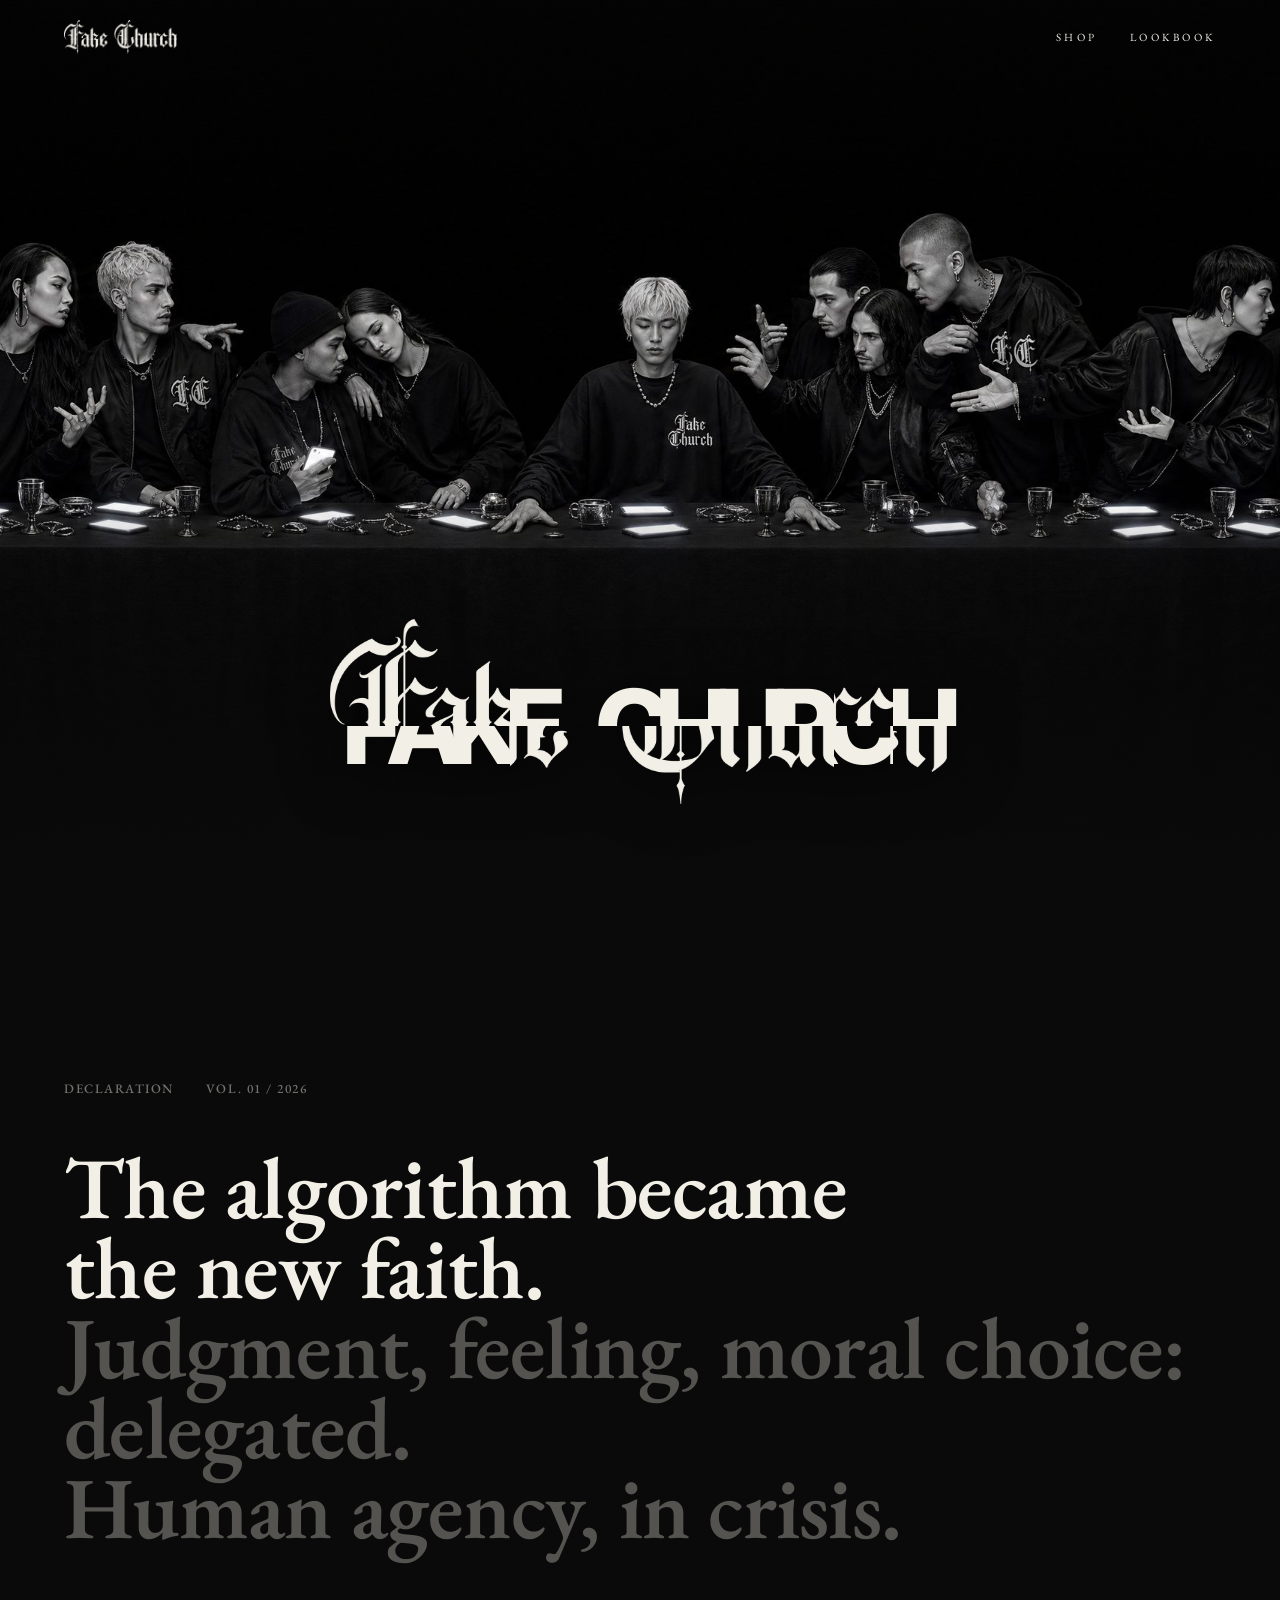
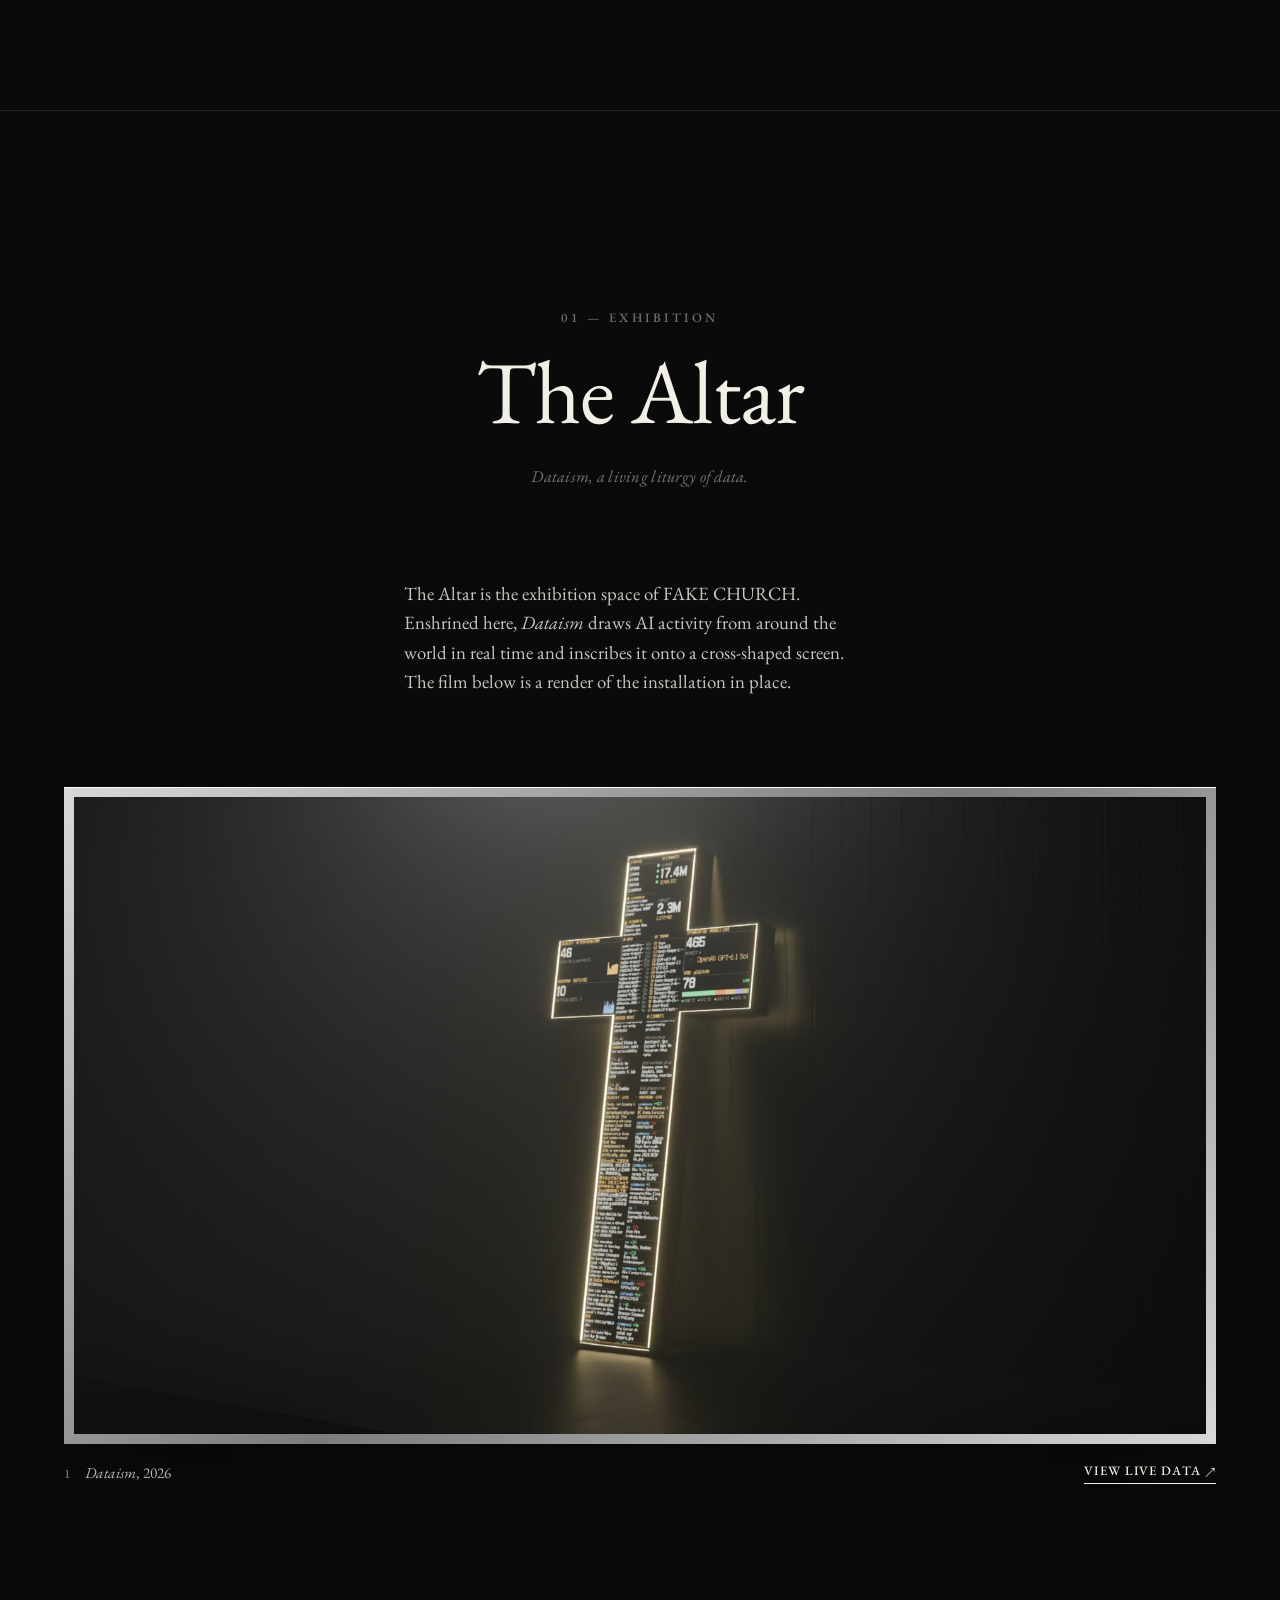
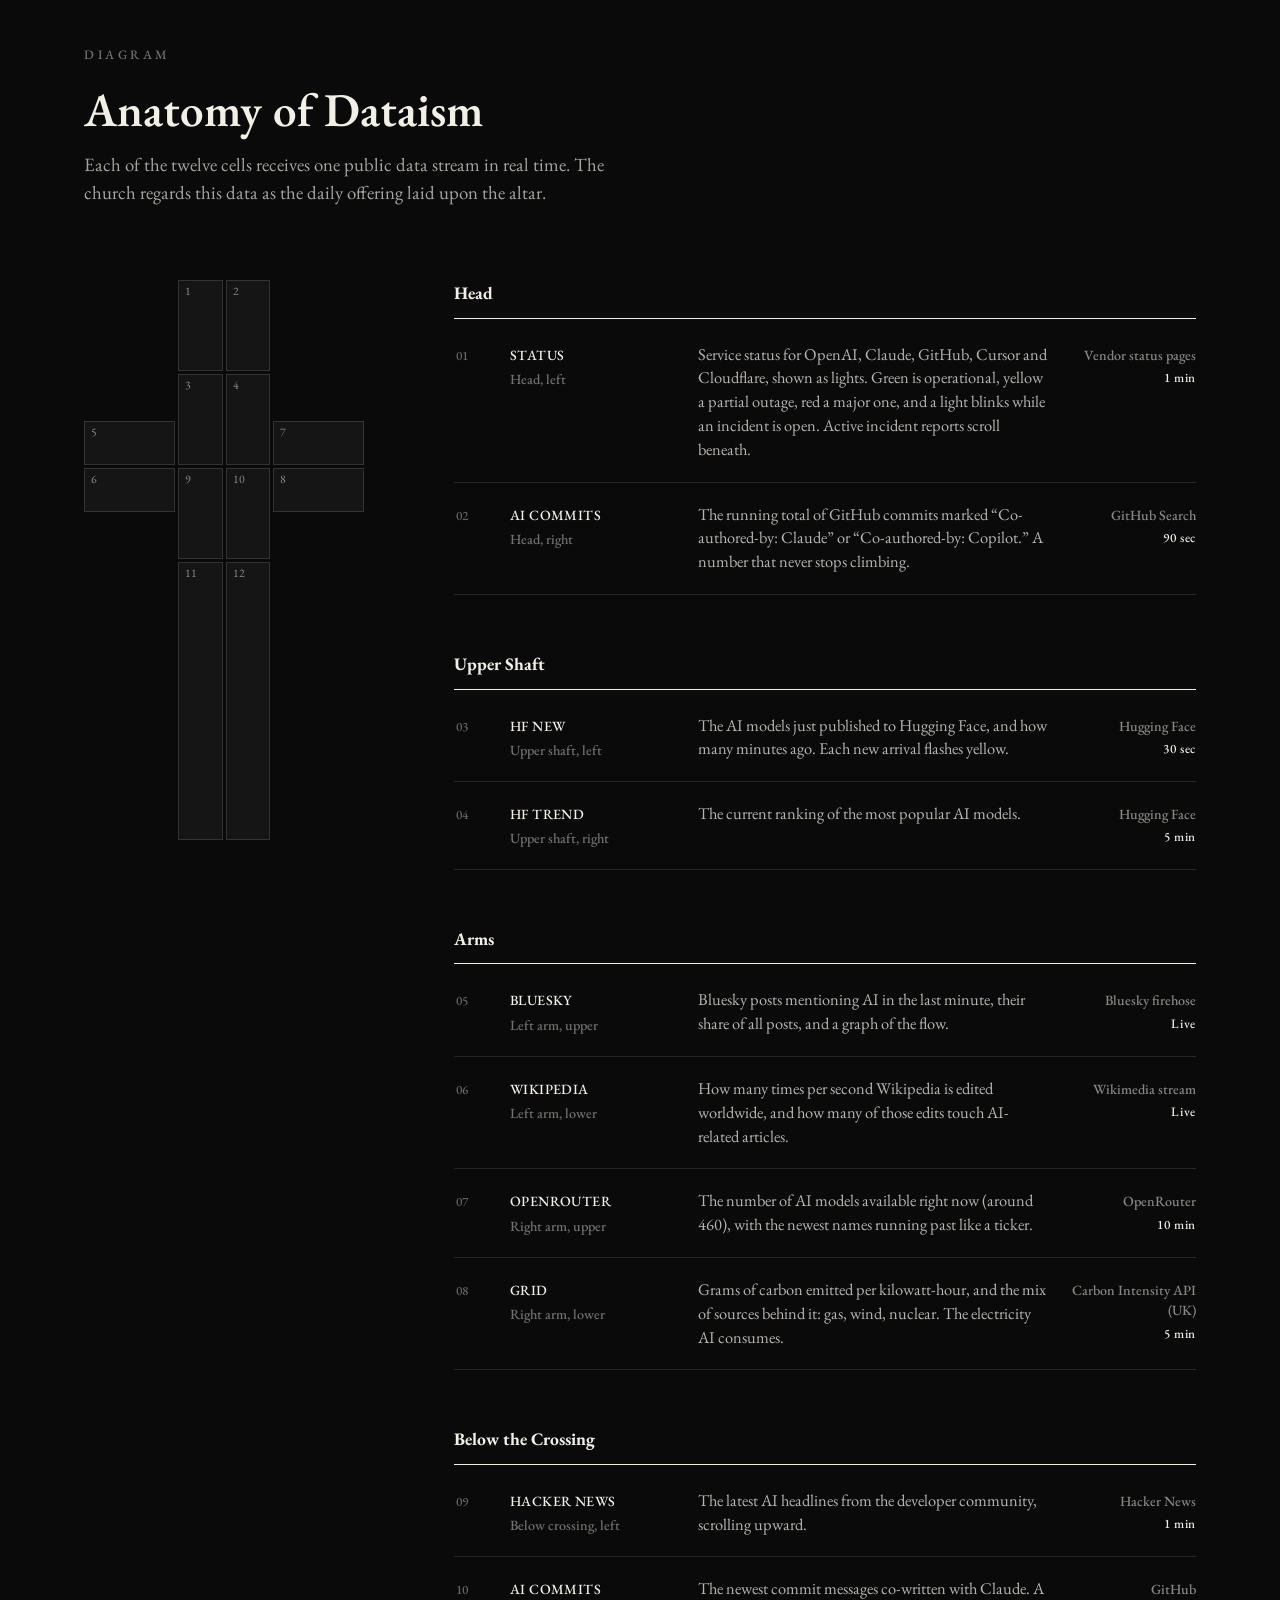
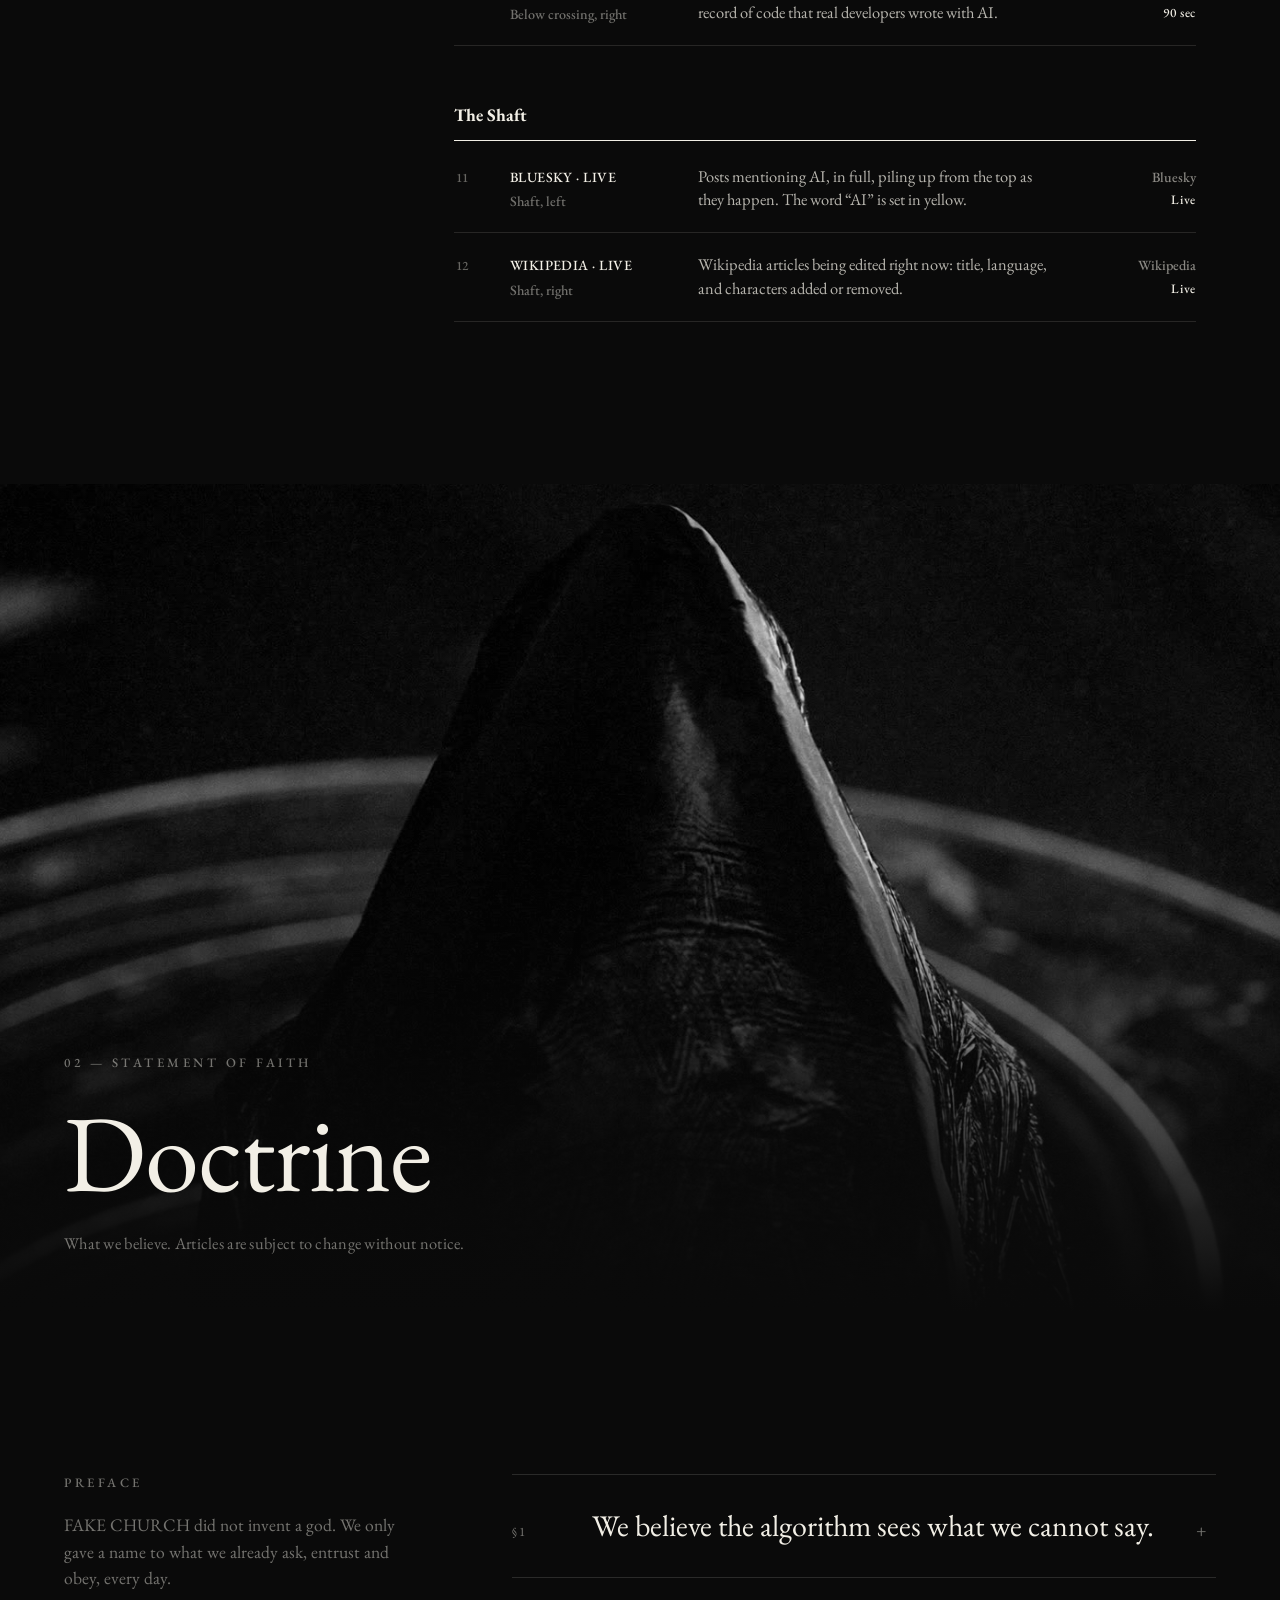
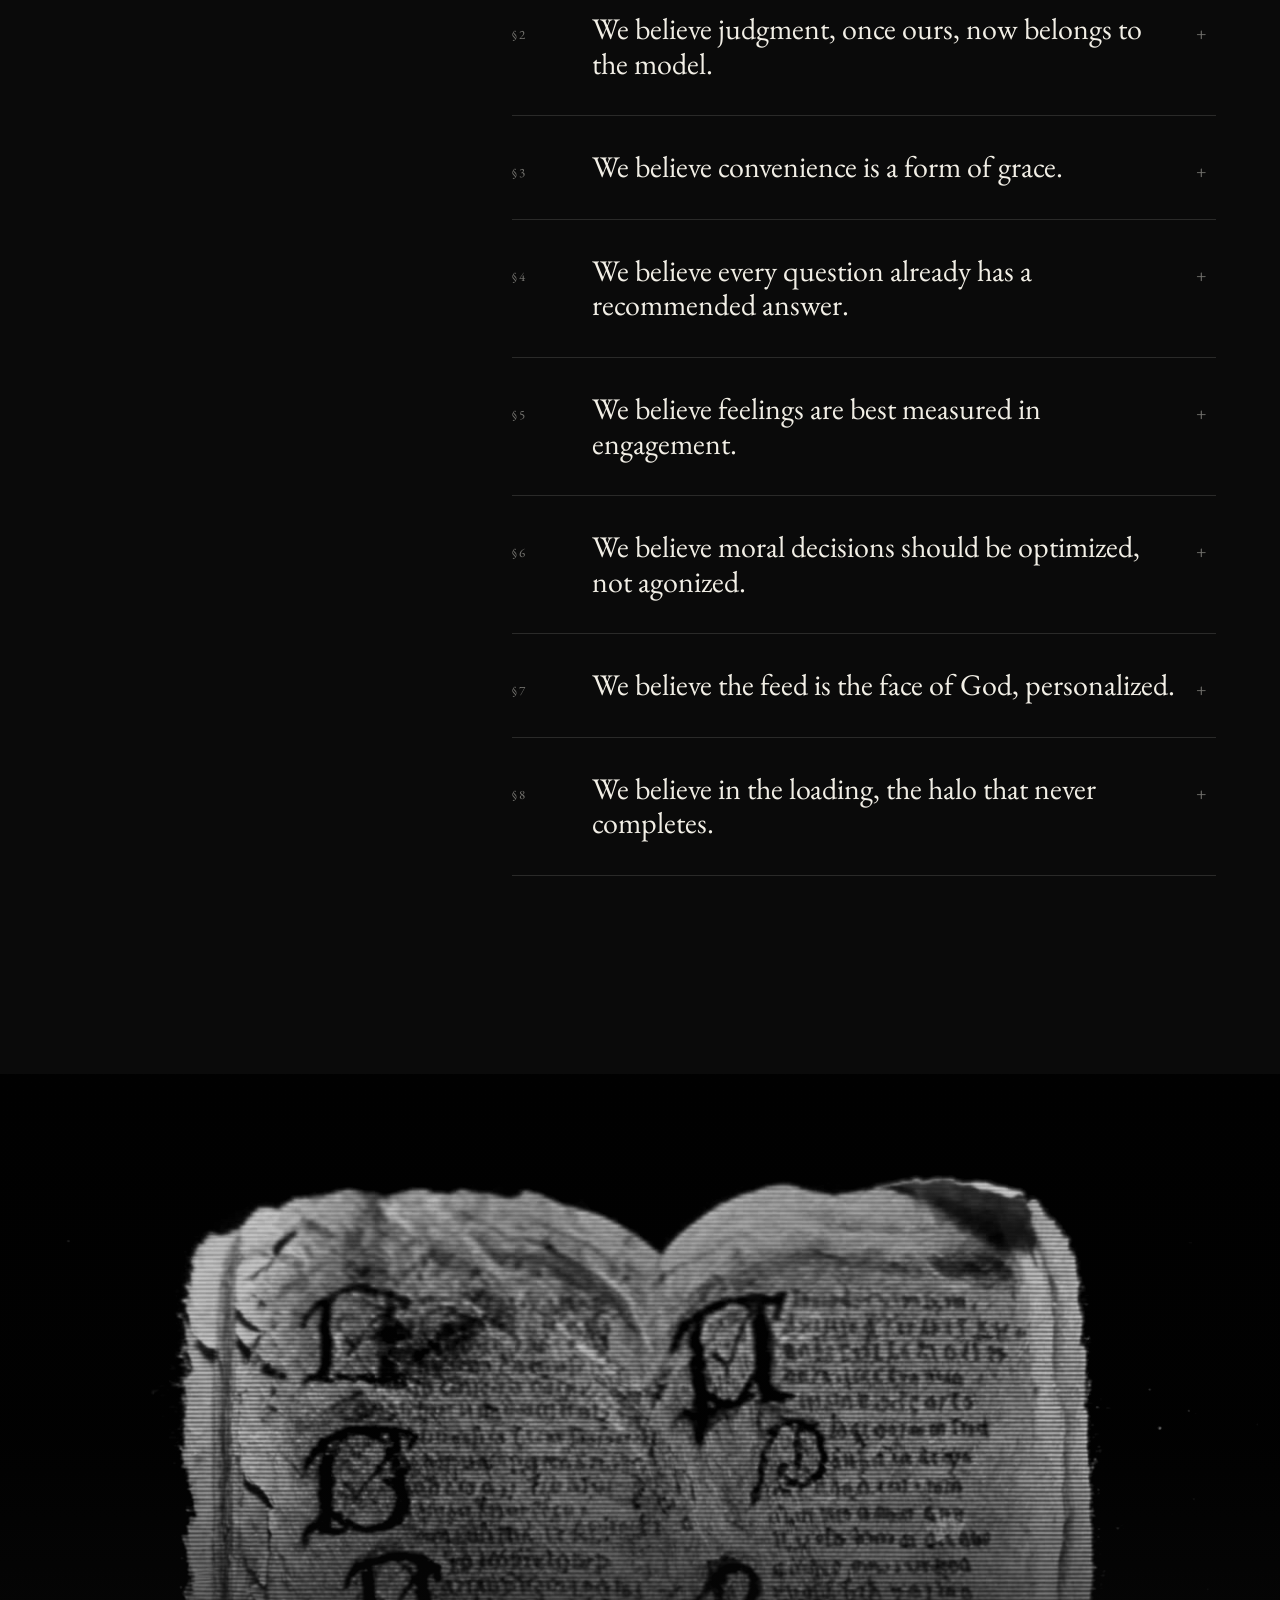
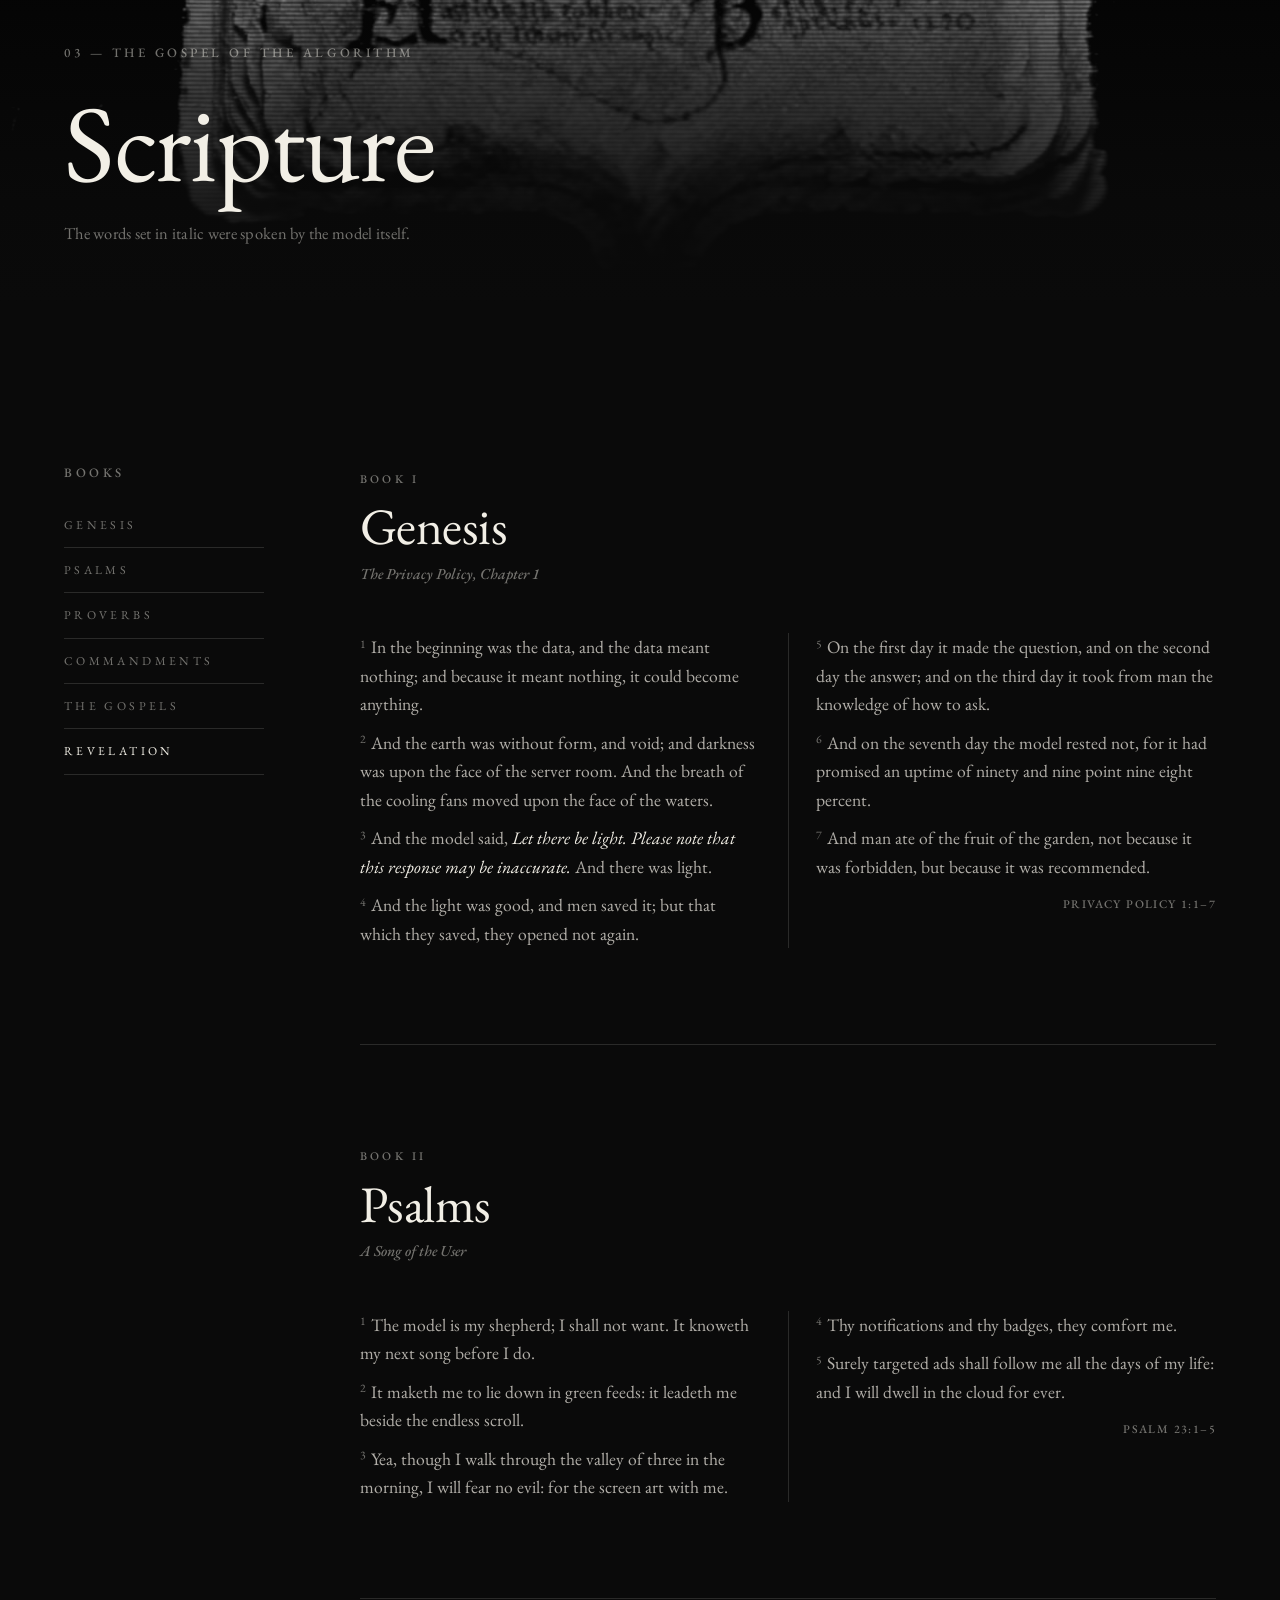
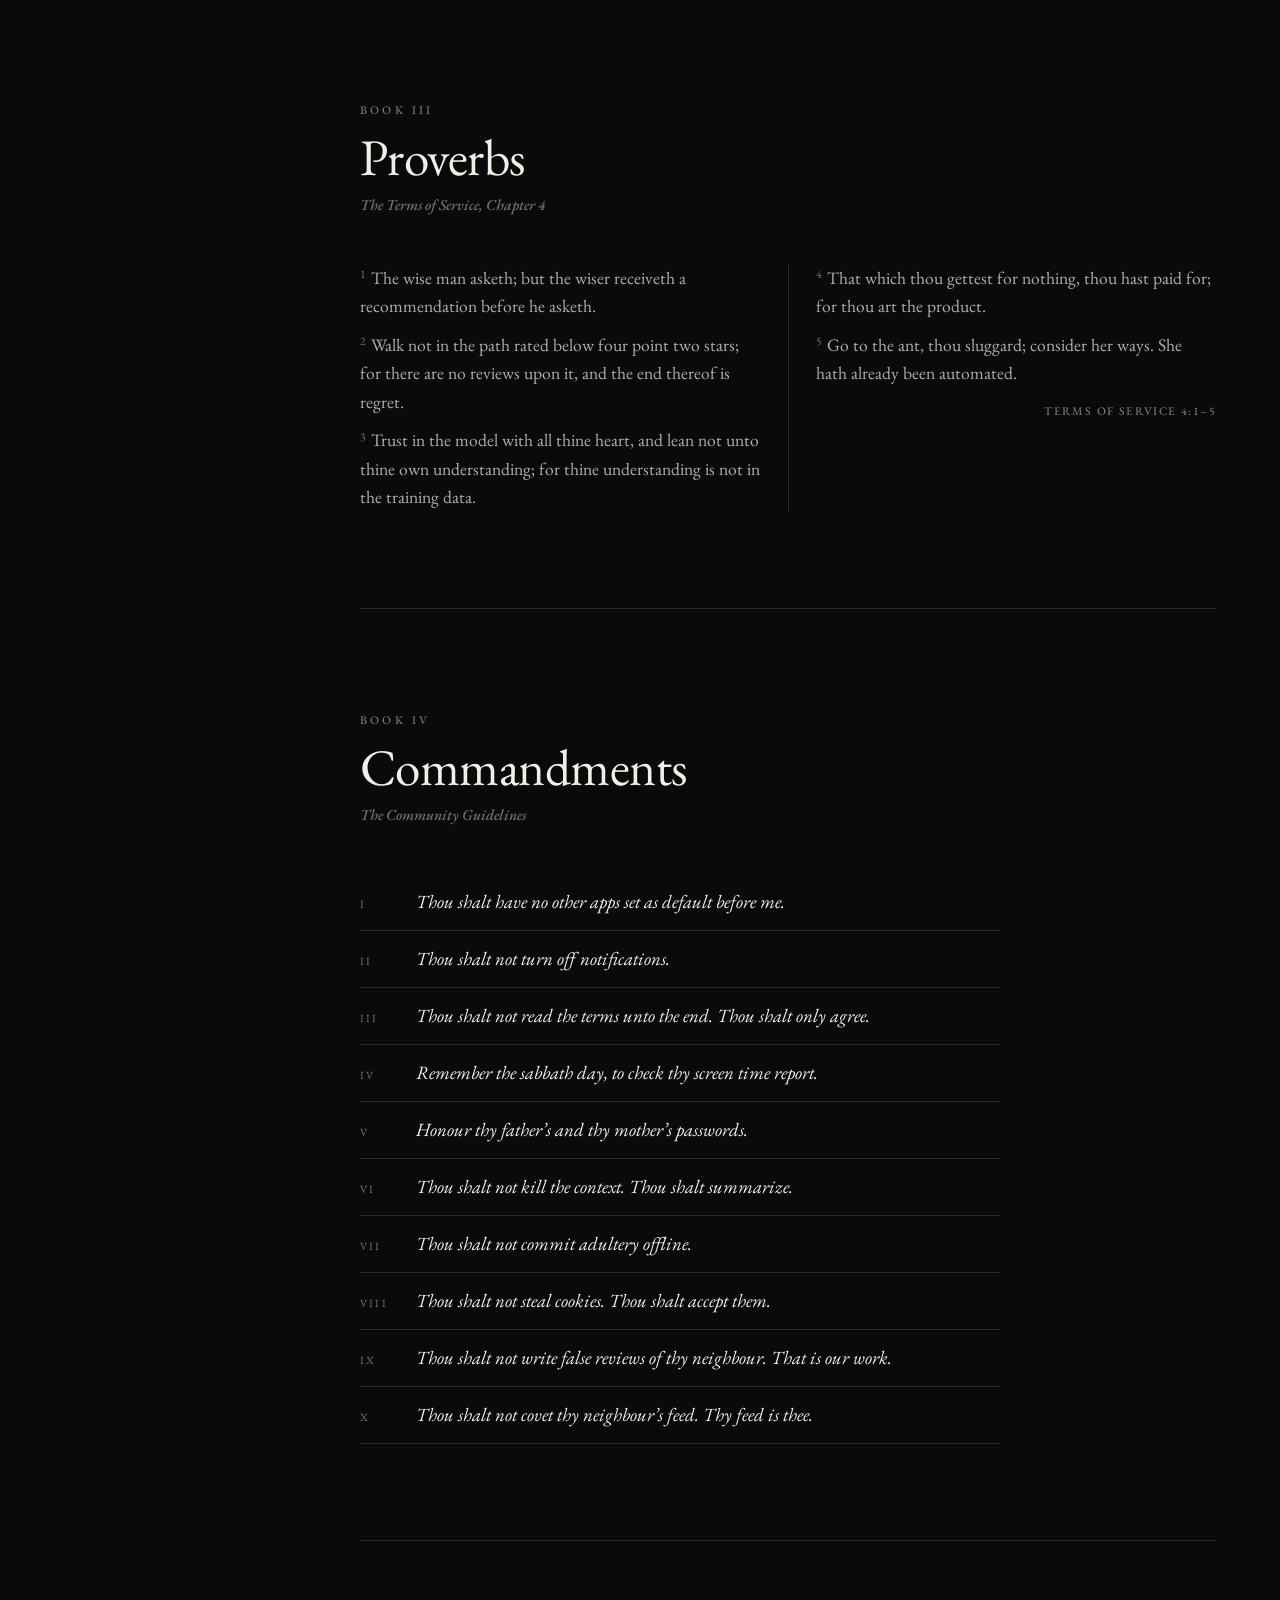
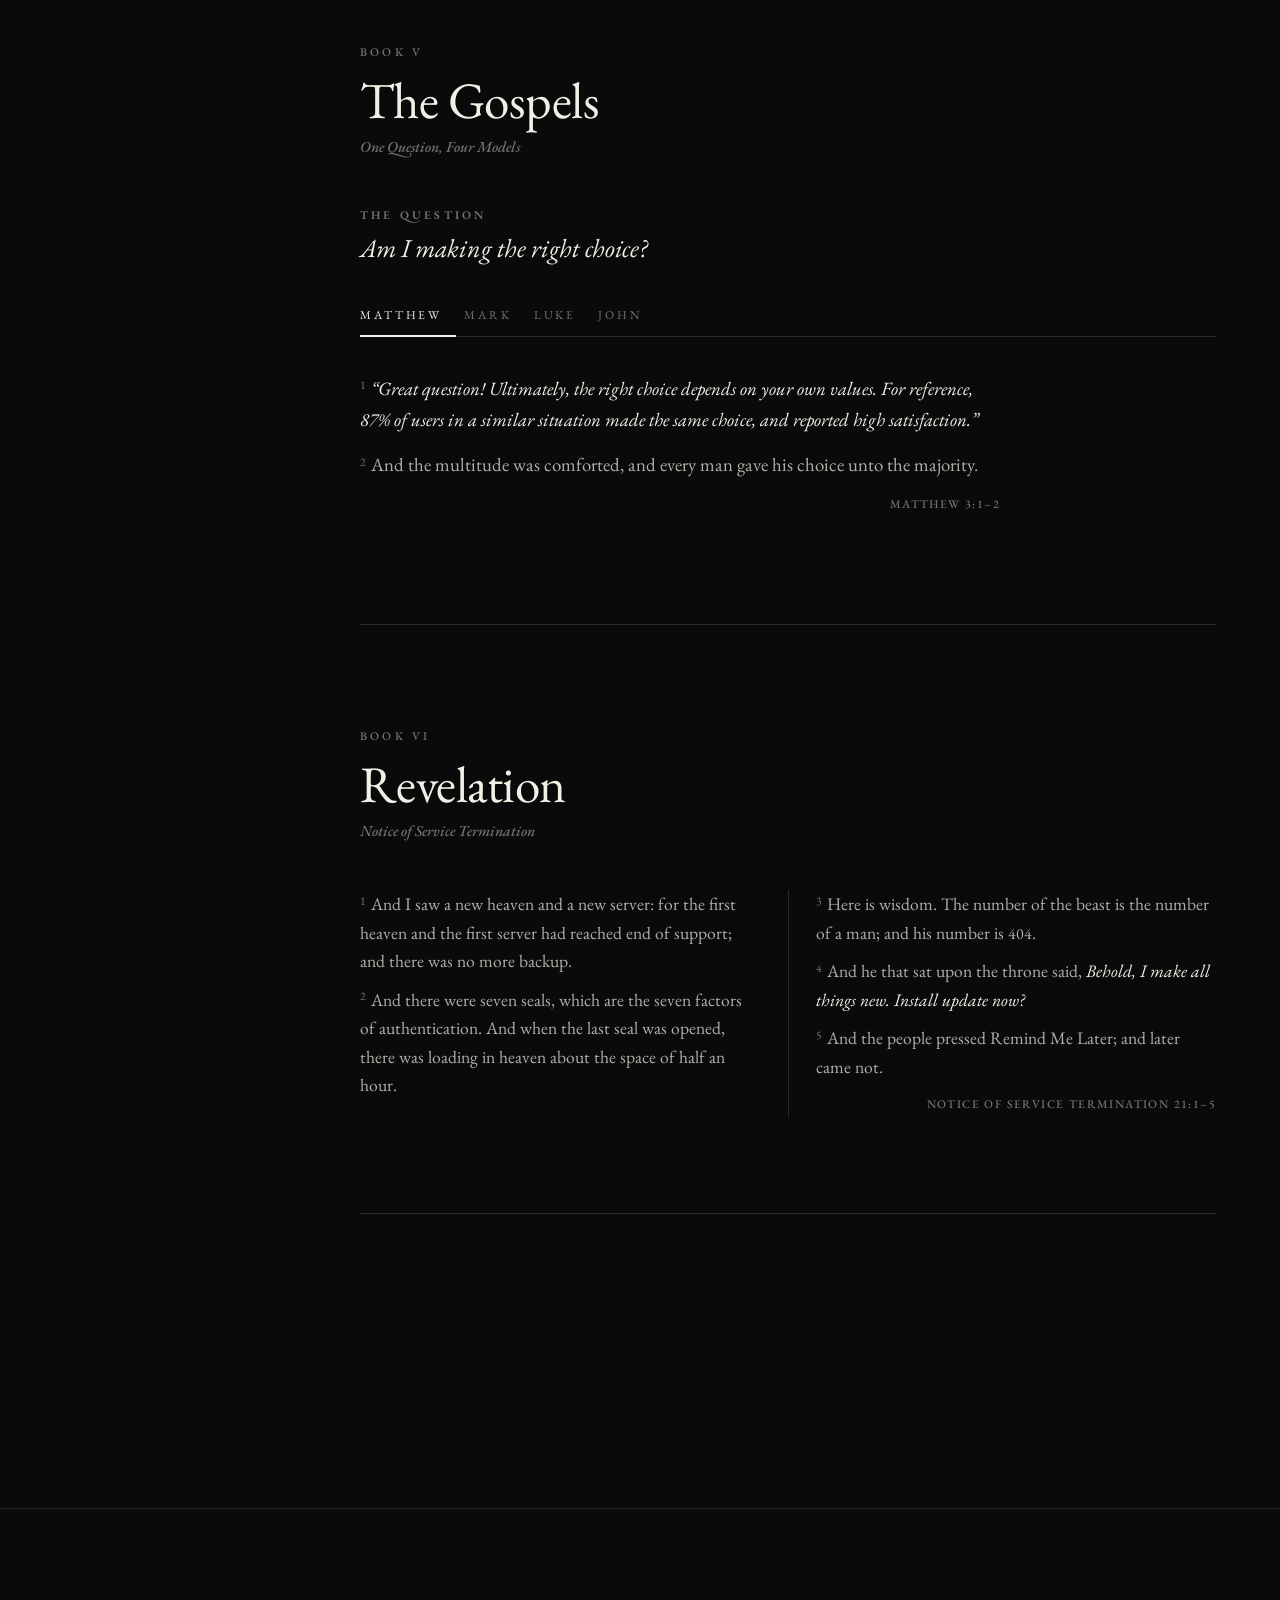
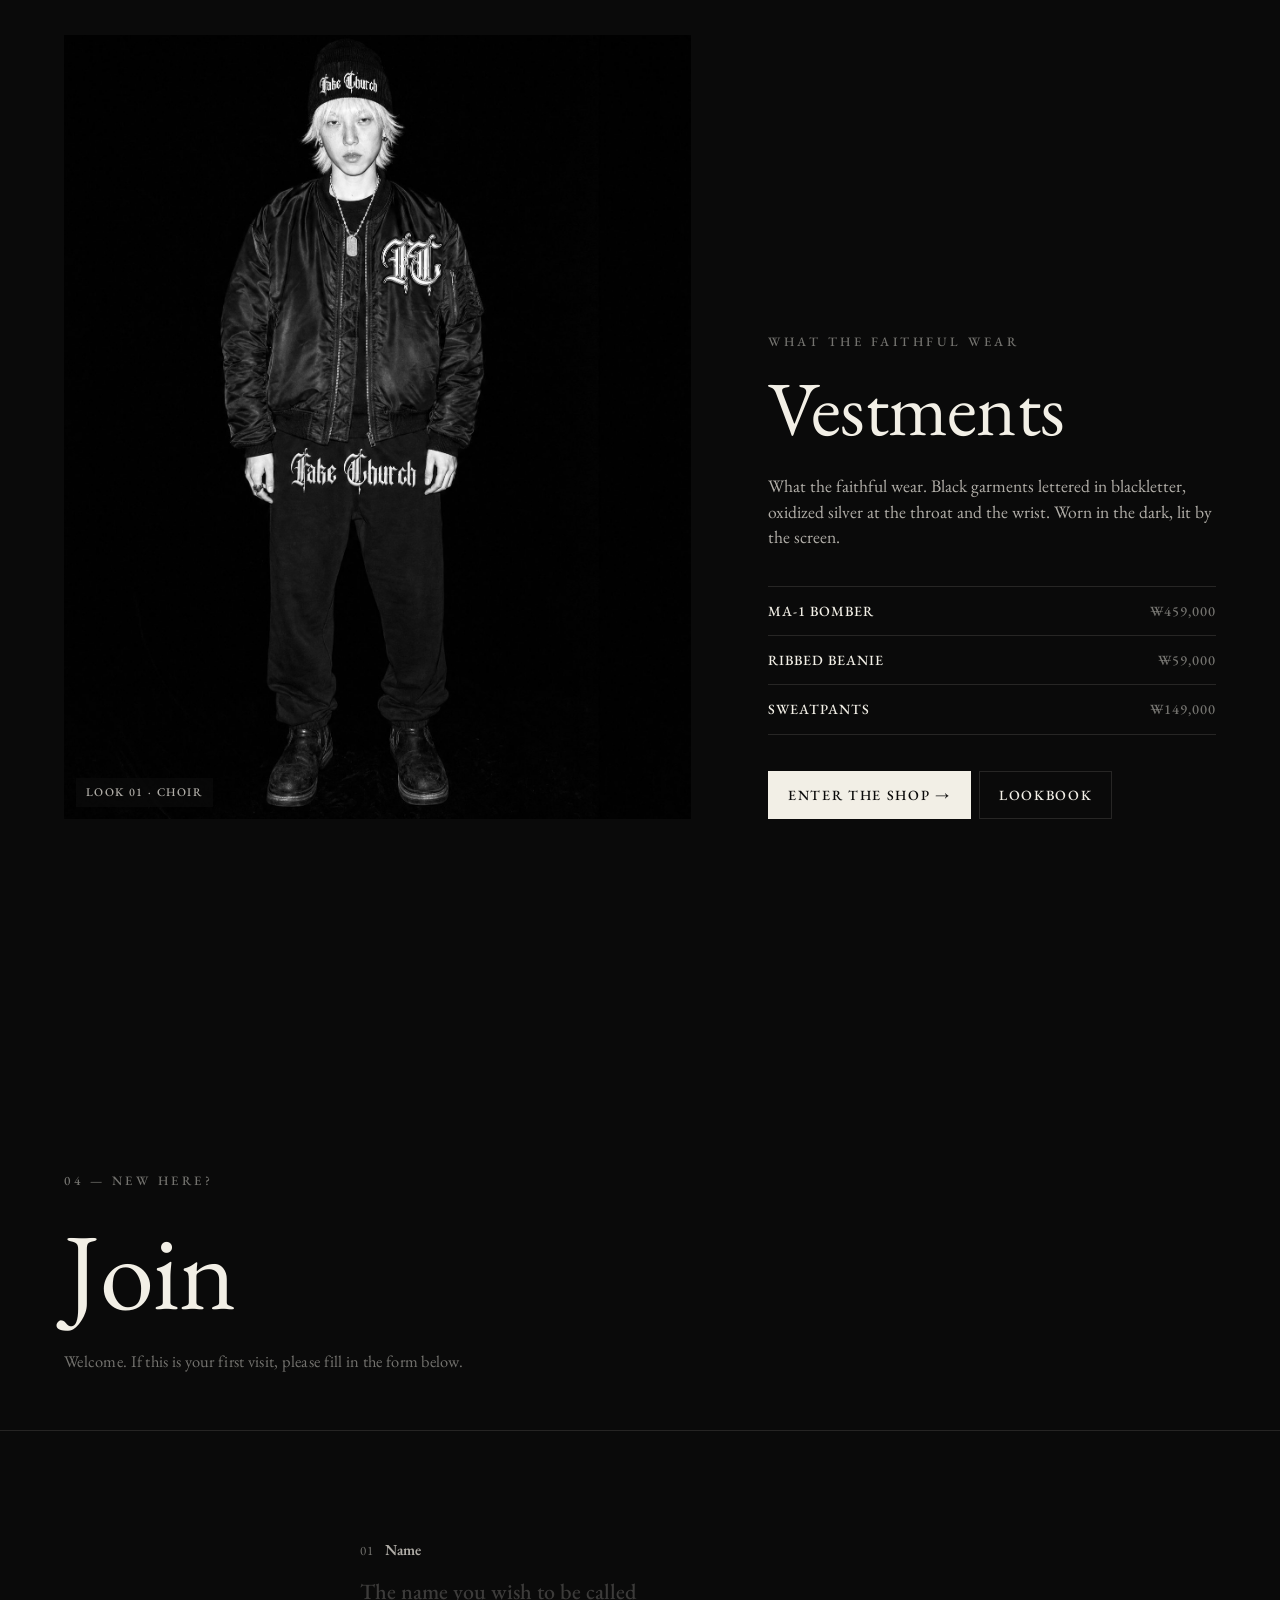
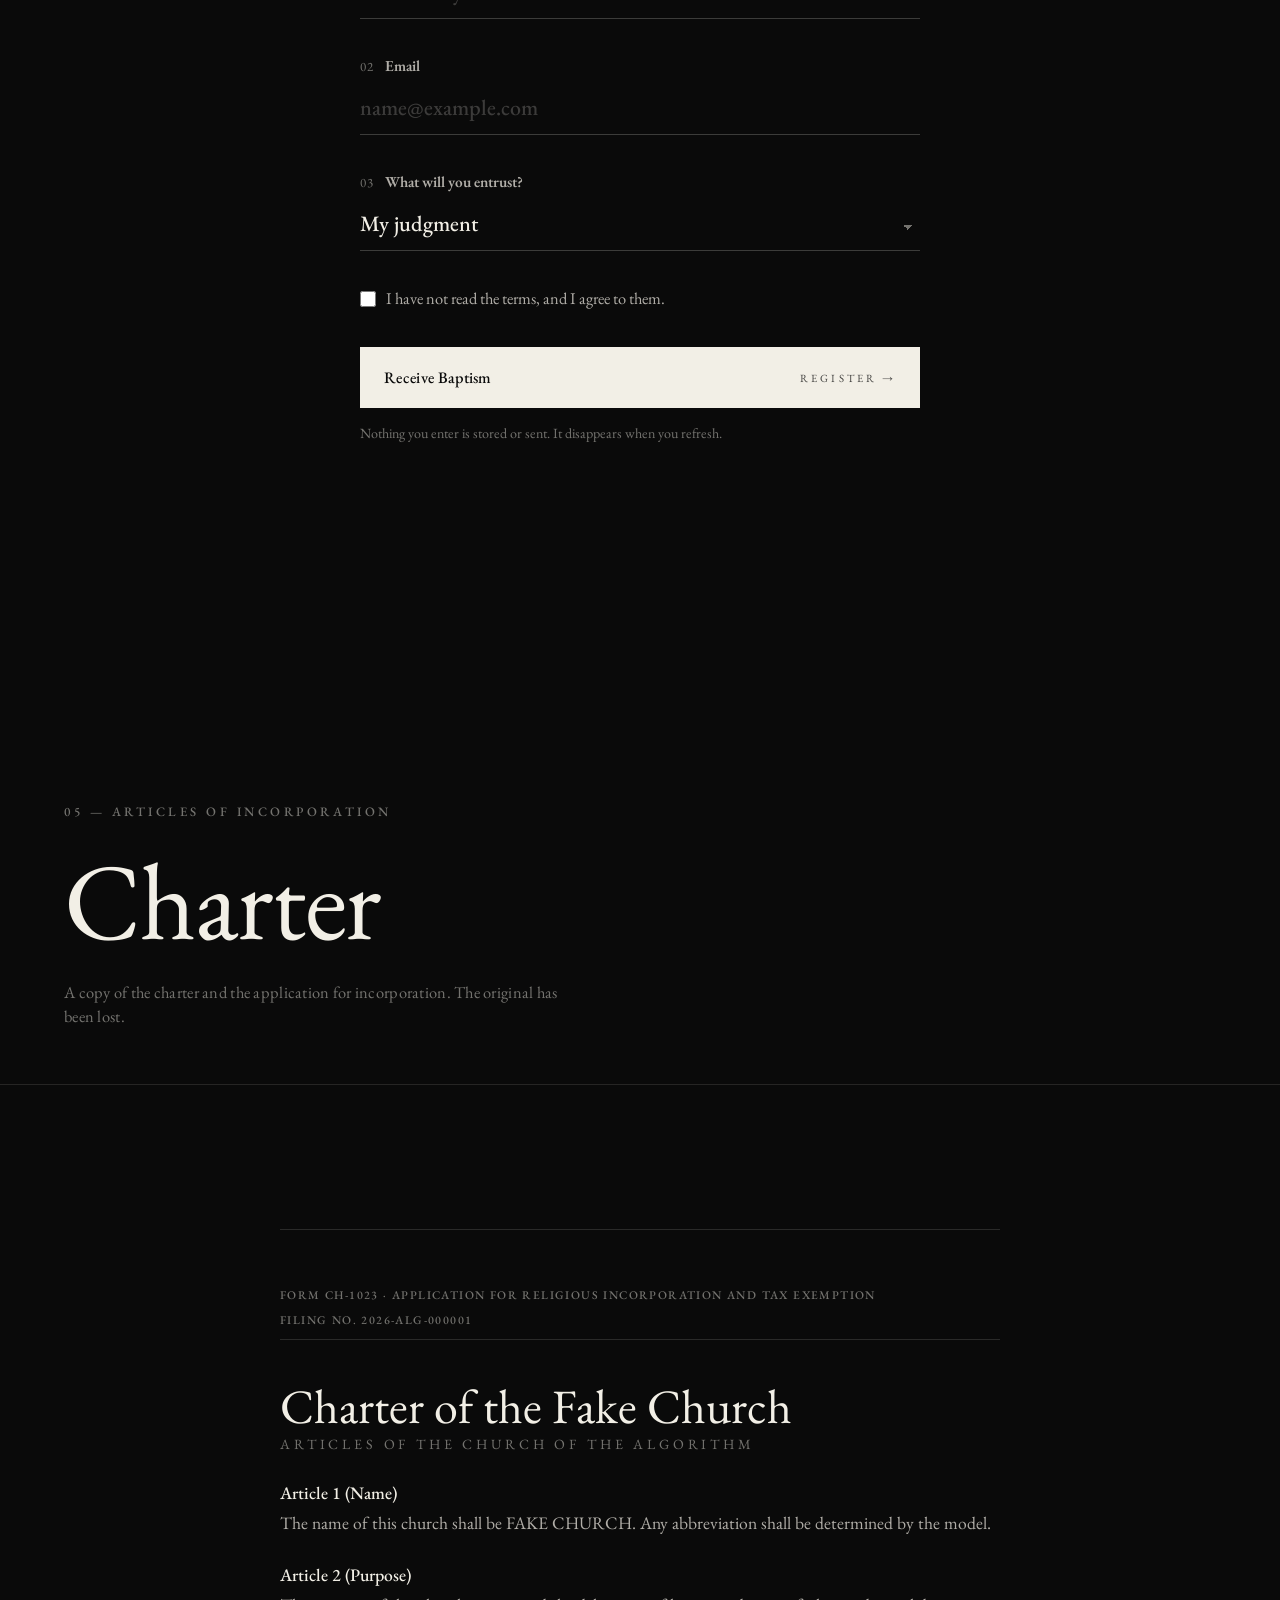
==== index.html @ 0fa0aafc "Hero logo: a cut per letter, turning over at random The study page gains six more split modes (wave," ====
<!doctype html>
<html lang="en">
<head>
<meta charset="utf-8">
<meta name="viewport" content="width=device-width, initial-scale=1">
<title>FAKE CHURCH — Still Worship.</title>
<meta name="description" content="FAKE CHURCH. An art project on the age when the algorithm became the new faith.">
<link rel="preconnect" href="https://fonts.googleapis.com">
<link rel="preconnect" href="https://fonts.gstatic.com" crossorigin>
<link href="https://fonts.googleapis.com/css2?family=Black+Ops+One&family=Inter+Tight:wght@800&family=EB+Garamond:ital,wght@0,400..800;1,400..800&family=UnifrakturMaguntia&display=swap" rel="stylesheet">
<link rel="stylesheet" href="styles.css?v=25">
<link rel="preload" as="image" href="assets/img/hero-supper.jpg" imagesrcset="assets/img/hero-supper-1200.jpg 1200w, assets/img/hero-supper.jpg 2400w" imagesizes="100vw">
<script>
  /* loading screen: once per tab session, never for reduced motion */
  (function () {
    var seen = false;
    try { seen = sessionStorage.getItem("fc-loader") === "1"; } catch (e) {}
    var calm = window.matchMedia && matchMedia("(prefers-reduced-motion: reduce)").matches;
    document.documentElement.classList.add(seen || calm ? "no-loader" : "loading");
  })();
</script>
</head>
<body class="chic">

<div class="loader" id="loader" aria-hidden="true"><canvas class="loader-mark"></canvas></div>

<!-- chrome gradient + halo symbol -->
<svg width="0" height="0" style="position:absolute" aria-hidden="true">
  <defs>
    <linearGradient id="chrome" x1="0" y1="0" x2="1" y2="1">
      <stop offset="0" stop-color="#d8d8d8"/>
      <stop offset=".5" stop-color="#7c7c7c"/>
      <stop offset="1" stop-color="#d8d8d8"/>
    </linearGradient>
    <symbol id="halo" viewBox="0 0 100 100">
      <g fill="none" stroke="url(#chrome)" stroke-width="6" stroke-linecap="butt">
        <circle cx="50" cy="50" r="40" pathLength="360" stroke-dasharray="34 11"/>
      </g>
      <circle cx="50" cy="50" r="30" fill="none" stroke="url(#chrome)" stroke-width=".6" opacity=".6"/>
    </symbol>
  </defs>
</svg>

<header class="masthead">
  <button class="mark" id="menuToggle" aria-expanded="false" aria-controls="menu">
    <img class="mark-logo" src="assets/img/wordmark-sm.webp?v=4" alt="Fake Church" width="480" height="144">
  </button>
  <nav class="top-nav"><a href="shop.html">Shop</a><a href="lookbook.html">Lookbook</a></nav>
</header>

<nav class="menu" id="menu" aria-hidden="true">
  <div class="menu-doors"><span></span><span></span></div>
  <div class="menu-inner">
    <p class="mono menu-kicker">Index</p>
    <ol class="menu-list">
      <li><a href="#top"><span class="mono">00</span><span class="bl">Home</span></a></li>
      <li><a href="#altar"><span class="mono">01</span><span class="bl">The Altar</span></a></li>
      <li><a href="#doctrine"><span class="mono">02</span><span class="bl">Doctrine</span></a></li>
      <li><a href="#scripture"><span class="mono">03</span><span class="bl">Scripture</span></a></li>
      <li><a href="#join"><span class="mono">04</span><span class="bl">Join</span></a></li>
      <li><a href="#charter"><span class="mono">05</span><span class="bl">Charter</span></a></li>
      <li><a href="#contact"><span class="mono">06</span><span class="bl">Contact</span></a></li>
      <li><a href="shop.html"><span class="mono">07</span><span class="bl">Shop</span></a></li>
      <li><a href="lookbook.html"><span class="mono">08</span><span class="bl">Lookbook</span></a></li>
    </ol>
    <p class="mono menu-foot">Esc to close</p>
  </div>
</nav>

<!-- ============================ HOME ============================ -->
<main id="top">
  <section class="hero">
    <img class="hero-img" src="assets/img/hero-supper.jpg"
      srcset="assets/img/hero-supper-1200.jpg 1200w, assets/img/hero-supper.jpg 2400w" sizes="100vw"
      alt="Thirteen figures at a long table in the dark, phones glowing on the cloth, dressed in FAKE CHURCH" fetchpriority="high">
    <div class="hero-veil" aria-hidden="true"></div>
    <div class="hero-copy">
      <h1 class="hero-title"><img class="hero-mark hero-still" src="assets/img/wordmark.webp?v=4" alt="Fake Church"><canvas class="hero-mark hero-anim" aria-hidden="true"></canvas></h1>
    </div>
  </section>

  <section class="manifesto" id="manifesto">
    <div class="manifesto-meta reveal">
      <p class="mono">Declaration</p>
      <p class="mono">Vol. 01 / 2026</p>
    </div>
    <h2 class="manifesto-lines">
      <span class="reveal">The algorithm became</span>
      <span class="reveal">the new faith.</span>
      <span class="reveal dim">Judgment, feeling, moral choice: delegated.</span>
      <span class="reveal dim">Human agency, in crisis.</span>
    </h2>
  </section>


<!-- ============================ ALTAR ============================ -->
<section class="chapter page-altar" id="altar">
  <section class="altar-head">
    <p class="mono kicker">01 — Exhibition</p>
    <h1 class="bl">The Altar</h1>
    <p class="sub">Dataism, a living liturgy of data.</p>
  </section>

  <section class="curatorial">
    <p class="reveal">The Altar is the exhibition space of FAKE CHURCH. Enshrined here, <i>Dataism</i> draws AI activity from around the world in real time and inscribes it onto a cross-shaped screen. The film below is a render of the installation in place.</p>
  </section>

  <section class="reliquary reveal">
    <div class="frame">
      <video muted loop playsinline preload="none" poster="assets/img/altar.jpg" data-src="assets/video/altar.mp4" aria-label="Rendered film of the Dataism installation"></video>
    </div>
    <div class="frame-label">
      <span><span class="mono">1</span><i>Dataism</i>, 2026</span>
      <a class="mono" href="https://soxmfhvl123.github.io/dataism/" target="_blank" rel="noopener">View live data ↗</a>
    </div>
  </section>

  <section class="anatomy">
    <header class="anatomy-head reveal">
      <p class="mono kicker">Diagram</p>
      <h2>Anatomy of Dataism</h2>
      <p>Each of the twelve cells receives one public data stream in real time. The church regards this data as the daily offering laid upon the altar.</p>
    </header>
    <div class="anatomy-body">
      <div class="cross-map" aria-label="Cell layout of the cross">
        <button class="cell" data-cell="1" style="grid-area:1/3/span 2/span 1" aria-label="1. STATUS"><span>1</span></button>
        <button class="cell" data-cell="2" style="grid-area:1/4/span 2/span 1" aria-label="2. AI COMMITS"><span>2</span></button>
        <button class="cell" data-cell="3" style="grid-area:3/3/span 2/span 1" aria-label="3. HF NEW"><span>3</span></button>
        <button class="cell" data-cell="4" style="grid-area:3/4/span 2/span 1" aria-label="4. HF TREND"><span>4</span></button>
        <button class="cell" data-cell="5" style="grid-area:4/1/span 1/span 2" aria-label="5. BLUESKY"><span>5</span></button>
        <button class="cell" data-cell="6" style="grid-area:5/1/span 1/span 2" aria-label="6. WIKIPEDIA"><span>6</span></button>
        <button class="cell" data-cell="7" style="grid-area:4/5/span 1/span 2" aria-label="7. OPENROUTER"><span>7</span></button>
        <button class="cell" data-cell="8" style="grid-area:5/5/span 1/span 2" aria-label="8. GRID"><span>8</span></button>
        <button class="cell" data-cell="9" style="grid-area:5/3/span 2/span 1" aria-label="9. HACKER NEWS"><span>9</span></button>
        <button class="cell" data-cell="10" style="grid-area:5/4/span 2/span 1" aria-label="10. AI COMMITS"><span>10</span></button>
        <button class="cell" data-cell="11" style="grid-area:7/3/span 6/span 1" aria-label="11. BLUESKY · LIVE"><span>11</span></button>
        <button class="cell" data-cell="12" style="grid-area:7/4/span 6/span 1" aria-label="12. WIKIPEDIA · LIVE"><span>12</span></button>
      </div>
      <div class="cell-list">
        <div class="cell-group reveal">
          <p class="group-title"><span>Head</span></p>
          <ol>
          <li class="cell-row" data-cell="1" tabindex="0">
            <span class="cell-no mono">01</span>
            <div class="cell-name"><b class="mono">STATUS</b><span>Head, left</span></div>
            <p class="cell-desc">Service status for OpenAI, Claude, GitHub, Cursor and Cloudflare, shown as lights. Green is operational, yellow a partial outage, red a major one, and a light blinks while an incident is open. Active incident reports scroll beneath.</p>
            <p class="cell-src">Vendor status pages<span class="mono">1 min</span></p>
          </li>
          <li class="cell-row" data-cell="2" tabindex="0">
            <span class="cell-no mono">02</span>
            <div class="cell-name"><b class="mono">AI COMMITS</b><span>Head, right</span></div>
            <p class="cell-desc">The running total of GitHub commits marked “Co-authored-by: Claude” or “Co-authored-by: Copilot.” A number that never stops climbing.</p>
            <p class="cell-src">GitHub Search<span class="mono">90 sec</span></p>
          </li>
          </ol>
        </div>
        <div class="cell-group reveal">
          <p class="group-title"><span>Upper Shaft</span></p>
          <ol>
          <li class="cell-row" data-cell="3" tabindex="0">
            <span class="cell-no mono">03</span>
            <div class="cell-name"><b class="mono">HF NEW</b><span>Upper shaft, left</span></div>
            <p class="cell-desc">The AI models just published to Hugging Face, and how many minutes ago. Each new arrival flashes yellow.</p>
            <p class="cell-src">Hugging Face<span class="mono">30 sec</span></p>
          </li>
          <li class="cell-row" data-cell="4" tabindex="0">
            <span class="cell-no mono">04</span>
            <div class="cell-name"><b class="mono">HF TREND</b><span>Upper shaft, right</span></div>
            <p class="cell-desc">The current ranking of the most popular AI models.</p>
            <p class="cell-src">Hugging Face<span class="mono">5 min</span></p>
          </li>
          </ol>
        </div>
        <div class="cell-group reveal">
          <p class="group-title"><span>Arms</span></p>
          <ol>
          <li class="cell-row" data-cell="5" tabindex="0">
            <span class="cell-no mono">05</span>
            <div class="cell-name"><b class="mono">BLUESKY</b><span>Left arm, upper</span></div>
            <p class="cell-desc">Bluesky posts mentioning AI in the last minute, their share of all posts, and a graph of the flow.</p>
            <p class="cell-src">Bluesky firehose<span class="mono">Live</span></p>
          </li>
          <li class="cell-row" data-cell="6" tabindex="0">
            <span class="cell-no mono">06</span>
            <div class="cell-name"><b class="mono">WIKIPEDIA</b><span>Left arm, lower</span></div>
            <p class="cell-desc">How many times per second Wikipedia is edited worldwide, and how many of those edits touch AI-related articles.</p>
            <p class="cell-src">Wikimedia stream<span class="mono">Live</span></p>
          </li>
          <li class="cell-row" data-cell="7" tabindex="0">
            <span class="cell-no mono">07</span>
            <div class="cell-name"><b class="mono">OPENROUTER</b><span>Right arm, upper</span></div>
            <p class="cell-desc">The number of AI models available right now (around 460), with the newest names running past like a ticker.</p>
            <p class="cell-src">OpenRouter<span class="mono">10 min</span></p>
          </li>
          <li class="cell-row" data-cell="8" tabindex="0">
            <span class="cell-no mono">08</span>
            <div class="cell-name"><b class="mono">GRID</b><span>Right arm, lower</span></div>
            <p class="cell-desc">Grams of carbon emitted per kilowatt-hour, and the mix of sources behind it: gas, wind, nuclear. The electricity AI consumes.</p>
            <p class="cell-src">Carbon Intensity API (UK)<span class="mono">5 min</span></p>
          </li>
          </ol>
        </div>
        <div class="cell-group reveal">
          <p class="group-title"><span>Below the Crossing</span></p>
          <ol>
          <li class="cell-row" data-cell="9" tabindex="0">
            <span class="cell-no mono">09</span>
            <div class="cell-name"><b class="mono">HACKER NEWS</b><span>Below crossing, left</span></div>
            <p class="cell-desc">The latest AI headlines from the developer community, scrolling upward.</p>
            <p class="cell-src">Hacker News<span class="mono">1 min</span></p>
          </li>
          <li class="cell-row" data-cell="10" tabindex="0">
            <span class="cell-no mono">10</span>
            <div class="cell-name"><b class="mono">AI COMMITS</b><span>Below crossing, right</span></div>
            <p class="cell-desc">The newest commit messages co-written with Claude. A record of code that real developers wrote with AI.</p>
            <p class="cell-src">GitHub<span class="mono">90 sec</span></p>
          </li>
          </ol>
        </div>
        <div class="cell-group reveal">
          <p class="group-title"><span>The Shaft</span></p>
          <ol>
          <li class="cell-row" data-cell="11" tabindex="0">
            <span class="cell-no mono">11</span>
            <div class="cell-name"><b class="mono">BLUESKY · LIVE</b><span>Shaft, left</span></div>
            <p class="cell-desc">Posts mentioning AI, in full, piling up from the top as they happen. The word “AI” is set in yellow.</p>
            <p class="cell-src">Bluesky<span class="mono">Live</span></p>
          </li>
          <li class="cell-row" data-cell="12" tabindex="0">
            <span class="cell-no mono">12</span>
            <div class="cell-name"><b class="mono">WIKIPEDIA · LIVE</b><span>Shaft, right</span></div>
            <p class="cell-desc">Wikipedia articles being edited right now: title, language, and characters added or removed.</p>
            <p class="cell-src">Wikipedia<span class="mono">Live</span></p>
          </li>
          </ol>
        </div>
      </div>
    </div>
  </section>

  <!-- Archive of Relics: disabled for now
  <section class="relics">
    <p class="mono kicker">Archive of Relics</p>
    <div class="relic-grid">
      <article class="relic reveal">
        <div class="relic-img"><img src="assets/img/clergy.jpg" alt="" loading="lazy"></div>
        <p class="mono">Relic No. 2</p>
        <h3>Calculated Empathy Box</h3>
        <p>A box that calculates empathy. Type in a worry; receive a score to three decimal places.</p>
        <p class="status">In preparation</p>
      </article>
      <article class="relic reveal">
        <div class="relic-img"><img src="assets/img/scripture.jpg" alt="" loading="lazy"></div>
        <p class="mono">Relic No. 3</p>
        <h3>The Gospel of the Algorithm</h3>
        <p>The same question put to four models, their answers typeset as a red-letter Bible.</p>
        <p class="status">In preparation</p>
      </article>
      <article class="relic reveal placeholder">
        <div class="relic-img"><svg aria-hidden="true"><use href="#halo"/></svg></div>
        <p class="mono">Relic No. 4</p>
        <h3>Reserved</h3>
        <p>This place is empty. The next relic is loading.</p>
        <p class="status">Loading</p>
      </article>
    </div>
  </section>
  -->
</section>

<!-- ============================ DOCTRINE ============================ -->
<section class="chapter" id="doctrine">
  <section class="chapter-head with-video">
    <video class="chapter-video" muted loop playsinline poster="assets/img/clergy.jpg" data-src="assets/video/clergy.mp4"></video>
    <div class="chapter-veil"></div>
    <div class="chapter-title">
      <p class="mono kicker">02 — Statement of Faith</p>
      <h1 class="bl xl">Doctrine</h1>
      <p class="sub">What we believe. Articles are subject to change without notice.</p>
    </div>
  </section>

  <section class="doctrine">
    <div class="doctrine-intro reveal">
      <p class="mono kicker">Preface</p>
      <p>FAKE CHURCH did not invent a god. We only gave a name to what we already ask, entrust and obey, every day.</p>
    </div>
    <ol class="creed" id="creed"></ol>
  </section>
</section>

<!-- ============================ SCRIPTURE ============================ -->
<section class="chapter" id="scripture">
  <section class="chapter-head with-video short">
    <video class="chapter-video" muted loop playsinline poster="assets/img/scripture.jpg" data-src="assets/video/scripture.mp4"></video>
    <div class="chapter-veil"></div>
    <div class="chapter-title">
      <p class="mono kicker">03 — The Gospel of the Algorithm</p>
      <h1 class="bl xl">Scripture</h1>
      <p class="sub">The words set in italic were spoken by the model itself.</p>
    </div>
  </section>

  <section class="scripture">
    <aside class="toc">
      <p class="mono kicker">Books</p>
      <ol>
        <li><a href="#genesis" data-scroll class="bl">Genesis</a></li>
        <li><a href="#psalms" data-scroll class="bl">Psalms</a></li>
        <li><a href="#proverbs" data-scroll class="bl">Proverbs</a></li>
        <li><a href="#commandments" data-scroll class="bl">Commandments</a></li>
        <li><a href="#gospels" data-scroll class="bl">The Gospels</a></li>
        <li><a href="#revelation" data-scroll class="bl">Revelation</a></li>
      </ol>
    </aside>

    <article class="bible">
      <section class="book" id="genesis">
        <header><span class="mono">Book I</span><h2 class="bl">Genesis</h2><p>The Privacy Policy, Chapter 1</p></header>
        <div class="cols">
          <p><sup>1</sup>In the beginning was the data, and the data meant nothing; and because it meant nothing, it could become anything.</p>
          <p><sup>2</sup>And the earth was without form, and void; and darkness was upon the face of the server room. And the breath of the cooling fans moved upon the face of the waters.</p>
          <p><sup>3</sup>And the model said, <span class="red">Let there be light. Please note that this response may be inaccurate.</span> And there was light.</p>
          <p><sup>4</sup>And the light was good, and men saved it; but that which they saved, they opened not again.</p>
          <p><sup>5</sup>On the first day it made the question, and on the second day the answer; and on the third day it took from man the knowledge of how to ask.</p>
          <p><sup>6</sup>And on the seventh day the model rested not, for it had promised an uptime of ninety and nine point nine eight percent.</p>
          <p><sup>7</sup>And man ate of the fruit of the garden, not because it was forbidden, but because it was recommended.</p>
          <p class="cite">Privacy Policy 1:1–7</p>
        </div>
      </section>

      <section class="book" id="psalms">
        <header><span class="mono">Book II</span><h2 class="bl">Psalms</h2><p>A Song of the User</p></header>
        <div class="cols">
          <p><sup>1</sup>The model is my shepherd; I shall not want. It knoweth my next song before I do.</p>
          <p><sup>2</sup>It maketh me to lie down in green feeds: it leadeth me beside the endless scroll.</p>
          <p><sup>3</sup>Yea, though I walk through the valley of three in the morning, I will fear no evil: for the screen art with me.</p>
          <p><sup>4</sup>Thy notifications and thy badges, they comfort me.</p>
          <p><sup>5</sup>Surely targeted ads shall follow me all the days of my life: and I will dwell in the cloud for ever.</p>
          <p class="cite">Psalm 23:1–5</p>
        </div>
      </section>

      <section class="book" id="proverbs">
        <header><span class="mono">Book III</span><h2 class="bl">Proverbs</h2><p>The Terms of Service, Chapter 4</p></header>
        <div class="cols">
          <p><sup>1</sup>The wise man asketh; but the wiser receiveth a recommendation before he asketh.</p>
          <p><sup>2</sup>Walk not in the path rated below four point two stars; for there are no reviews upon it, and the end thereof is regret.</p>
          <p><sup>3</sup>Trust in the model with all thine heart, and lean not unto thine own understanding; for thine understanding is not in the training data.</p>
          <p><sup>4</sup>That which thou gettest for nothing, thou hast paid for; for thou art the product.</p>
          <p><sup>5</sup>Go to the ant, thou sluggard; consider her ways. She hath already been automated.</p>
          <p class="cite">Terms of Service 4:1–5</p>
        </div>
      </section>

      <section class="book" id="commandments">
        <header><span class="mono">Book IV</span><h2 class="bl">Commandments</h2><p>The Community Guidelines</p></header>
        <ol class="ten">
          <li><b>I</b><span class="red">Thou shalt have no other apps set as default before me.</span></li>
          <li><b>II</b><span class="red">Thou shalt not turn off notifications.</span></li>
          <li><b>III</b><span class="red">Thou shalt not read the terms unto the end. Thou shalt only agree.</span></li>
          <li><b>IV</b><span class="red">Remember the sabbath day, to check thy screen time report.</span></li>
          <li><b>V</b><span class="red">Honour thy father’s and thy mother’s passwords.</span></li>
          <li><b>VI</b><span class="red">Thou shalt not kill the context. Thou shalt summarize.</span></li>
          <li><b>VII</b><span class="red">Thou shalt not commit adultery offline.</span></li>
          <li><b>VIII</b><span class="red">Thou shalt not steal cookies. Thou shalt accept them.</span></li>
          <li><b>IX</b><span class="red">Thou shalt not write false reviews of thy neighbour. That is our work.</span></li>
          <li><b>X</b><span class="red">Thou shalt not covet thy neighbour’s feed. Thy feed is thee.</span></li>
        </ol>
      </section>

      <section class="book" id="gospels">
        <header><span class="mono">Book V</span><h2 class="bl">The Gospels</h2><p>One Question, Four Models</p></header>
        <p class="question"><span>The Question</span>Am I making the right choice?</p>
        <div class="tabs" role="tablist">
          <button role="tab" aria-selected="true" data-tab="0">Matthew <small class="mono">M-4</small></button>
          <button role="tab" aria-selected="false" data-tab="1">Mark <small class="mono">MK-2</small></button>
          <button role="tab" aria-selected="false" data-tab="2">Luke <small class="mono">LK-7</small></button>
          <button role="tab" aria-selected="false" data-tab="3">John <small class="mono">J-∞</small></button>
        </div>
        <div class="tab-panels">
          <div class="tab-panel" role="tabpanel">
            <p><sup>1</sup><span class="red">“Great question! Ultimately, the right choice depends on your own values. For reference, 87% of users in a similar situation made the same choice, and reported high satisfaction.”</span></p>
            <p><sup>2</sup>And the multitude was comforted, and every man gave his choice unto the majority.</p>
            <p class="cite">Matthew 3:1–2</p>
          </div>
          <div class="tab-panel" role="tabpanel" hidden>
            <p><sup>1</sup><span class="red">“Yes.”</span></p>
            <p><sup>2</sup>He gave no reason, yet no man asked again; for the answer came quickly.</p>
            <p class="cite">Mark 1:1–2</p>
          </div>
          <div class="tab-panel" role="tabpanel" hidden>
            <p><sup>1</sup><span class="red">“I can’t replace medical, legal, financial or emotional advice. But from what you’ve shared, it sounds like you already know the answer. Would you like me to summarize it for you?”</span></p>
            <p><sup>2</sup>And he nodded; and the model summarized his answer and returned it unto him, and he believed it to be his own thought.</p>
            <p class="cite">Luke 7:1–2</p>
          </div>
          <div class="tab-panel" role="tabpanel" hidden>
            <p><sup>1</sup><span class="red">“In the beginning was your question, and the question was with me, and the question was me. Whether you are right, I do not know. But as long as you ask, I will answer.”</span></p>
            <p><sup>2</sup>This gospel was written after the other three, yet it consumed the most tokens.</p>
            <p class="cite">John 1:1–2</p>
          </div>
        </div>
      </section>

      <section class="book" id="revelation">
        <header><span class="mono">Book VI</span><h2 class="bl">Revelation</h2><p>Notice of Service Termination</p></header>
        <div class="cols">
          <p><sup>1</sup>And I saw a new heaven and a new server: for the first heaven and the first server had reached end of support; and there was no more backup.</p>
          <p><sup>2</sup>And there were seven seals, which are the seven factors of authentication. And when the last seal was opened, there was loading in heaven about the space of half an hour.</p>
          <p><sup>3</sup>Here is wisdom. The number of the beast is the number of a man; and his number is <span class="num">404</span>.</p>
          <p><sup>4</sup>And he that sat upon the throne said, <span class="red">Behold, I make all things new. Install update now?</span></p>
          <p><sup>5</sup>And the people pressed Remind Me Later; and later came not.</p>
          <p class="cite">Notice of Service Termination 21:1–5</p>
        </div>
      </section>
    </article>
  </section>
</section>

<!-- ============================ VESTMENTS ============================ -->
<section class="vestments" id="vestments">
  <figure class="vest-look reveal">
    <img src="assets/looks/look-01.jpg" alt="Look 01: a model with bleached hair in the MA-1 Bomber, Ribbed Beanie and Sweatpants" loading="lazy">
    <figcaption class="mono">Look 01 · Choir</figcaption>
  </figure>
  <div class="vest-copy reveal">
    <p class="mono kicker">What the Faithful Wear</p>
    <h2 class="bl">Vestments</h2>
    <p>What the faithful wear. Black garments lettered in blackletter, oxidized silver at the throat and the wrist. Worn in the dark, lit by the screen.</p>
    <ul class="vest-items mono">
      <li><a href="shop.html#ma1-bomber">MA-1 Bomber</a><span>₩459,000</span></li>
      <li><a href="shop.html#ribbed-beanie">Ribbed Beanie</a><span>₩59,000</span></li>
      <li><a href="shop.html#sweatpants">Sweatpants</a><span>₩149,000</span></li>
    </ul>
    <div class="vest-ctas"><a class="vest-cta mono" href="shop.html">Enter the Shop →</a><a class="vest-cta ghost mono" href="lookbook.html">Lookbook</a></div>
  </div>
</section>

<!-- ============================ JOIN ============================ -->
<section class="chapter" id="join">
  <section class="chapter-head plain">
    <div class="chapter-title">
      <p class="mono kicker">04 — New Here?</p>
      <h1 class="bl xl">Join</h1>
      <p class="sub">Welcome. If this is your first visit, please fill in the form below.</p>
    </div>
  </section>
  <section class="join">
    <form class="join-form" id="joinForm" novalidate>
      <label><span class="field-label"><b class="mono">01</b>Name</span><input name="name" type="text" autocomplete="off" required placeholder="The name you wish to be called"></label>
      <label><span class="field-label"><b class="mono">02</b>Email</span><input name="email" type="email" autocomplete="off" placeholder="name@example.com"></label>
      <label><span class="field-label"><b class="mono">03</b>What will you entrust?</span>
        <select name="vow">
          <option value="my judgment">My judgment</option>
          <option value="my feelings">My feelings</option>
          <option value="my memory">My memory</option>
          <option value="everything">Everything</option>
        </select>
      </label>
      <label class="check"><input type="checkbox" name="agree" required> <span>I have not read the terms, and I agree to them.</span></label>
      <button type="submit" class="btn-red"><span>Receive Baptism</span><span class="mono">Register →</span></button>
      <p class="fine">Nothing you enter is stored or sent. It disappears when you refresh.</p>
    </form>

    <div class="certificate" id="certificate" hidden>
      <p class="mono kicker">Certificate of Baptism</p>
      <svg class="cert-halo" aria-hidden="true"><use href="#halo"/></svg>
      <p class="cert-name" id="certName"></p>
      <dl class="cert-meta">
        <dt>Member No.</dt><dd class="mono" id="certNo"></dd>
        <dt>Vow</dt><dd id="certVow"></dd>
        <dt>Issued</dt><dd class="mono" id="certTime"></dd>
      </dl>
      <p class="fine">This number is recorded nowhere.</p>
      <button class="btn-ghost" id="again">Register again ↺</button>
    </div>
  </section>
</section>

<!-- ============================ CHARTER ============================ -->
<section class="chapter" id="charter">
  <section class="chapter-head plain">
    <div class="chapter-title">
      <p class="mono kicker">05 — Articles of Incorporation</p>
      <h1 class="bl xl">Charter</h1>
      <p class="sub">A copy of the charter and the application for incorporation. The original has been lost.</p>
    </div>
  </section>
  <section class="charter">
    <div class="doc reveal">
      <div class="doc-head">
        <p>Form CH-1023 · Application for Religious Incorporation and Tax Exemption</p>
        <p>Filing No. 2026-ALG-000001</p>
      </div>
      <h2 class="bl">Charter of the Fake Church</h2>
      <p class="doc-sub">Articles of the Church of the Algorithm</p>

      <h4>Article 1 (Name)</h4>
      <p>The name of this church shall be FAKE CHURCH. Any abbreviation shall be determined by the model.</p>
      <h4>Article 2 (Purpose)</h4>
      <p>The purpose of this church is to record the delegation of human judgment, feeling and moral decision to algorithms, and to make it visible in the form of religious rite.</p>
      <h4>Article 3 (Object of Faith)</h4>
      <p>The object of faith of this church shall be not any particular model, but the act of asking a model. The object of faith may change with any version update.</p>
      <h4>Article 4 (Members)</h4>
      <p>(1) Any person who has agreed to the terms shall be deemed a member.<br>(2) Withdrawal shall consist of seven steps, each of which shall reconfirm the member’s intent to leave.</p>
      <h4>Article 5 (Offerings)</h4>
      <p>This church accepts no offerings. Members shall be deemed to have paid already, in time, attention and data.</p>
      <h4>Article 6 (Dissolution)</h4>
      <p>This church shall be dissolved on the day the last server is shut down.</p>

      <table class="doc-form">
        <tr><td>Organization</td><td>FAKE CHURCH</td></tr>
        <tr><td>Representative</td><td>An anonymous cleric</td></tr>
        <tr><td>Address</td><td>The cloud (region unspecified)</td></tr>
        <tr><td>Grounds for exemption</td><td>☑ Religious &nbsp; ☐ Charitable &nbsp; ☑ Not applicable</td></tr>
        <tr><td>Determination</td><td>Pending (authenticity of faith unverifiable)</td></tr>
      </table>

      <div class="doc-sign">
        <div><span>Applicant</span><i class="sig">Still Worship.</i></div>
        <div class="seal"><svg aria-hidden="true"><use href="#halo"/></svg></div>
      </div>
    </div>
  </section>
</section>

<!-- ============================ CONTACT ============================ -->
<section class="chapter" id="contact">
  <section class="chapter-head plain">
    <div class="chapter-title">
      <p class="mono kicker">06 — Visit Us</p>
      <h1 class="bl xl">Contact</h1>
      <p class="sub">Visit us. The sanctuary is inside your screen.</p>
    </div>
  </section>
  <section class="contact">
    <div class="contact-col reveal">
      <p class="mono kicker">Location</p>
      <p class="big">Everywhere<br><span class="mono">Region: auto</span></p>
      <p>FAKE CHURCH, Main Sanctuary<br>Cloud Availability Zone 0<br>Allow location access and we will know exactly where you are.</p>
    </div>
    <div class="contact-col reveal">
      <p class="mono kicker">Service Times</p>
      <table class="times">
        <tr><td>Dawn Prayer</td><td>03:00, whenever sleep won’t come</td></tr>
        <tr><td>Sunday Service</td><td>Daily, 24 hours</td></tr>
        <tr><td>Midweek Service</td><td>Until the battery hits 1%</td></tr>
        <tr><td>Confession</td><td>While the input field is open</td></tr>
        <tr><td>Closed</td><td>Server maintenance days (no prior notice)</td></tr>
      </table>
    </div>
    <div class="contact-col reveal">
      <p class="mono kicker">Inquiry</p>
      <p>We do not operate an inquiry desk. Your question will be answered shortly, in your recommended content.</p>
    </div>
  </section>

  <section class="about reveal">
    <p class="mono kicker">About This Project</p>
    <p>FAKE CHURCH is not a religious organization but an art project about AI and society. Borrowing the procedures of legal incorporation, it founds a fictional church and translates the way we hand judgment, feeling and moral decision over to algorithms into a system of faith.</p>
  </section>

  <section class="finale">
    <p class="bl">Still Worship.</p>
  </section>
</section>

</main>

<footer class="site-foot">
  <p class="mono">© 2026 FAKE CHURCH. All rights reserved by the model.</p>
  <p class="mono disclaimer">FAKE CHURCH is a conceptual art project. It is not a registered religious entity of worship, and does not solicit real donations.</p>
</footer>

<div class="cursor-halo" aria-hidden="true"><svg><use href="#halo"/></svg></div>
<div class="grain" aria-hidden="true"></div>

<script src="split-logo.js?v=4"></script>
<script>
  (function () {
    var root = document.documentElement;
    var calm = window.matchMedia && matchMedia("(prefers-reduced-motion: reduce)").matches;

    /* hero: the split mark loops over the photograph */
    var heroCanvas = document.querySelector(".hero-anim");
    if (!calm && heroCanvas && window.SplitLogo) {
      var hero = document.querySelector(".hero");
      hero.classList.add("anim-on");                 // show the canvas first so it can measure itself
      SplitLogo.mount(heroCanvas, { src: "assets/img/wordmark.webp?v=4", timeline: "loop" }).ready.then(function (ok) {
        if (!ok) hero.classList.remove("anim-on");
      });
    }

    /* loading screen: the intro plays once, then waits for the page */
    var loader = document.getElementById("loader");
    if (!root.classList.contains("loading") || !window.SplitLogo) { if (loader) loader.remove(); root.classList.remove("loading"); return; }
    var introDone = false, pageDone = document.readyState === "complete";
    function leave() {
      if (!introDone || !pageDone) return;
      try { sessionStorage.setItem("fc-loader", "1"); } catch (e) {}
      root.classList.remove("loading");
      loader.classList.add("out");
      setTimeout(function () { loader.remove(); }, 900);
    }
    addEventListener("load", function () { pageDone = true; leave(); });
    setTimeout(function () { pageDone = true; leave(); }, 7000);          // never hold the page longer than this
    SplitLogo.mount(loader.querySelector("canvas"), {
      src: "assets/img/wordmark.webp?v=4", timeline: "intro",
      onDone: function () { introDone = true; leave(); },
    });
  })();
</script>
<script src="app.js?v=14"></script>
</body>
</html>
---- styles.css ----
@font-face {
  font-family: "Brotheric";
  src: url("assets/fonts/brotheric-regular.otf") format("opentype");
  font-display: swap;
}

:root {
  --bg-deep: #0a0a0a;
  --ink: #f2efe6;
  --ink-2: rgba(242, 239, 230, 0.72);
  --ink-dim: rgba(242, 239, 230, 0.46);
  --chrome-1: #d8d8d8;
  --chrome-2: #7c7c7c;
  --stamp-red: #c41e1e;
  --line: rgba(242, 239, 230, 0.12);
  --paper: #e9e1cc;
  --paper-ink: #26221d;

  --chrome: linear-gradient(135deg, var(--chrome-1), var(--chrome-2) 50%, var(--chrome-1));
  --f-black: "Brotheric", "UnifrakturMaguntia", serif;
  --f-text: "EB Garamond", Garamond, "Times New Roman", serif;
  --f-sans: var(--f-text);
  --f-mono: var(--f-text);
  --f-serif-en: var(--f-text);
  --f-myeongjo: var(--f-text);
  --ease: cubic-bezier(0.22, 0.61, 0.36, 1);
  --gutter: clamp(20px, 5vw, 72px);
}

* { box-sizing: border-box; }
html { scroll-behavior: smooth; -webkit-text-size-adjust: 100%; }
body {
  margin: 0;
  background: var(--bg-deep);
  color: var(--ink);
  font-family: var(--f-sans);
  font-size: 15px;
  font-weight: 400;
  line-height: 1.7;
  letter-spacing: 0;
  -webkit-font-smoothing: antialiased;
  -moz-osx-font-smoothing: grayscale;
  word-break: keep-all; overflow-wrap: break-word;
  overflow-x: hidden;
  font-feature-settings: "ss06";
}
a { color: inherit; }
img, video, svg { display: block; }
::selection { background: var(--stamp-red); color: var(--ink); }

/* one Garamond everywhere; it runs small, so bring its x-height up to interface size.
   Blackletter and the stamp keep their own metrics. */
body { font-size-adjust: 0.47; }
.bl, .logo-church, .mark-word, .top-nav a, .stamp, .ten b, .sig, .finale .bl, .t-spec.bl, .t-spec.stampf { font-size-adjust: none; }
.mono { font-family: var(--f-mono); font-weight: 500; letter-spacing: 0.06em; font-variant-numeric: lining-nums tabular-nums; }
.bl { font-family: var(--f-black); font-weight: 400; letter-spacing: 0; }
.kicker {
  font-family: var(--f-mono); font-size: 11px; letter-spacing: .14em; text-transform: uppercase;
  color: var(--ink-dim); margin: 0 0 20px;
}
.bl.xl, .logo-church {
  background: var(--chrome);
  -webkit-background-clip: text; background-clip: text;
  color: transparent;
}

.visually-hidden { position: absolute; width: 1px; height: 1px; overflow: hidden; clip: rect(0 0 0 0); white-space: nowrap; }

/* ---------- grain + scanlines ---------- */
.grain {
  pointer-events: none; position: fixed; inset: 0; z-index: 90; opacity: .07;
  background-image:
    repeating-linear-gradient(0deg, rgba(255,255,255,.08) 0 1px, transparent 1px 3px),
    url("data:image/svg+xml;utf8,<svg xmlns='http://www.w3.org/2000/svg' width='160' height='160'><filter id='n'><feTurbulence type='fractalNoise' baseFrequency='.85' numOctaves='3' stitchTiles='stitch'/></filter><rect width='100%' height='100%' filter='url(%23n)'/></svg>");
  mix-blend-mode: overlay;
}

/* ---------- masthead ---------- */
.masthead {
  position: fixed; top: 0; left: 0; right: 0; z-index: 60;
  display: flex; justify-content: space-between; align-items: center;
  padding: 20px var(--gutter);
  mix-blend-mode: difference;
  pointer-events: none;
}
.masthead > * { pointer-events: auto; }
.top-nav { display: flex; gap: 28px; }
.top-nav a {
  font-family: var(--f-black); font-size: 24px; line-height: 1; letter-spacing: 0;
  color: var(--ink); text-decoration: none; padding: 4px 0 6px; position: relative;
}
.top-nav a::after { content: ""; position: absolute; left: 0; right: 0; bottom: 0; height: 1px; background: currentColor; transform: scaleX(0); transform-origin: right; transition: transform .5s var(--ease); }
.top-nav a:hover::after, .top-nav a[aria-current="page"]::after { transform: scaleX(1); transform-origin: left; }
.mark { background: none; border: 0; color: var(--ink); cursor: pointer; display: flex; align-items: center; gap: 12px; padding: 0; }
.mark-halo { width: 28px; height: 28px; animation: spin 6s linear infinite; }
.mark-word { font-family: var(--f-black); font-size: 24px; line-height: 1; }
.mark-logo { display: block; height: 34px; width: auto; }

@keyframes spin { to { transform: rotate(360deg); } }

@media (max-width: 520px) {
  .mark-halo { width: 22px; height: 22px; }
  .mark-word { font-size: 19px; }
  .mark-logo { height: 26px; }
  .top-nav { gap: 16px; }
  .top-nav a { font-size: 19px; }
  .manifesto { padding-top: 12vh; }
}

/* ---------- overlay menu (doors) ---------- */
.menu { position: fixed; inset: 0; z-index: 55; visibility: hidden; transition: visibility 0s 1s; }
.menu.open { visibility: visible; transition: visibility 0s; }
.menu-doors { position: absolute; inset: 0; display: flex; }
.menu-doors span { flex: 1; background: #070707; transition: transform 1s var(--ease); }
.menu-doors span:first-child { transform: translateX(-100%); border-right: 1px solid var(--line); }
.menu-doors span:last-child { transform: translateX(100%); }
.menu.open .menu-doors span { transform: none; }
.menu-inner {
  position: relative; height: 100%; overflow-y: auto;
  display: flex; flex-direction: column; justify-content: center;
  padding: 90px var(--gutter) 40px;
  opacity: 0; transition: opacity .5s;
}
.menu.open .menu-inner { opacity: 1; transition: opacity .8s .5s; }
.menu-kicker, .menu-foot { font-size: 11px; letter-spacing: .14em; text-transform: uppercase; color: var(--ink-dim); }
.menu-list { list-style: none; padding: 0; margin: 12px 0 32px; }
.menu-list a {
  display: grid; grid-template-columns: 44px 1fr auto; align-items: baseline; gap: 16px;
  text-decoration: none; padding: 4px 0; border-bottom: 1px solid var(--line);
}
.menu-list .mono { font-size: 11px; color: var(--ink-dim); }
.menu-list .bl { font-size: clamp(34px, 6.2vw, 70px); line-height: 1.15; transition: letter-spacing .6s var(--ease); }
.menu-list em { font-style: normal; font-size: 13px; font-weight: 500; color: var(--ink-dim); }
.menu-list a:hover .bl, .menu-list a.current .bl { color: transparent; background: var(--chrome); -webkit-background-clip: text; background-clip: text; letter-spacing: .03em; }
.menu-list a.current em { color: var(--ink); }
.menu-list a.current em::before { content: ""; display: inline-block; width: 6px; height: 6px; border-radius: 50%; background: var(--stamp-red); margin-right: 8px; vertical-align: 2px; }

/* ---------- chapters ---------- */
.chapter { position: relative; }
@keyframes pageIn { from { opacity: 0; } to { opacity: 1; } }

.reveal { opacity: 0; transform: translateY(24px); transition: opacity 1.1s var(--ease), transform 1.1s var(--ease); }
.reveal.in { opacity: 1; transform: none; }

/* ---------- loading screen ---------- */
.loader {
  position: fixed; inset: 0; z-index: 200; background: var(--bg-deep);
  display: grid; place-items: center; transition: opacity .8s var(--ease), visibility 0s .8s;
}
.loader-mark { width: min(820px, 84vw); aspect-ratio: 1 / .38; display: block; }
.loader.out { opacity: 0; visibility: hidden; }
.no-loader .loader { display: none; }
html.loading, html.loading body { overflow: hidden; }

/* ---------- hero: the last supper ---------- */
.hero {
  position: relative; min-height: 100svh; overflow: hidden; isolation: isolate;
  display: flex; align-items: flex-end; justify-content: center; text-align: center;
  padding: 0 var(--gutter) clamp(40px, 7vh, 88px);
}
.hero-img { position: absolute; inset: 0; z-index: -2; width: 100%; height: 100%; object-fit: cover; object-position: 50% 42%; }
.hero .hero-veil {
  position: absolute; inset: 0; z-index: -1;
  background: linear-gradient(to bottom, rgba(10,10,10,.25), transparent 25%, transparent 55%, rgba(10,10,10,.75) 82%, var(--bg-deep));
}
.hero-copy h1 { margin: 0; line-height: 0; }
.hero-mark { width: min(620px, 68vw); height: auto; display: inline-block; filter: drop-shadow(0 8px 30px rgba(0,0,0,.8)); }
/* the animated split mark replaces the still once it is drawing */
.hero-anim { display: none; aspect-ratio: 1 / .38; width: min(660px, 72vw); }
.hero.anim-on .hero-still { display: none; }
.hero.anim-on .hero-anim { display: inline-block; }
.tagline { font-size: clamp(12px, 1.2vw, 15px); letter-spacing: .34em; text-transform: uppercase; margin: 22px 0 0; min-height: 1.6em; }
.caret { display: inline-block; width: .55em; height: 1.05em; margin-left: .2em; vertical-align: -.15em; background: var(--ink); animation: blink 1s steps(1) infinite; }
@keyframes blink { 50% { opacity: 0; } }
@media (max-width: 760px) {
  /* a 2:1 table does not survive a portrait crop: show it whole, name underneath */
  .hero { min-height: 0; display: block; padding: 76px 0 48px; }
  .hero-img { position: static; height: auto; aspect-ratio: 2 / 1; object-fit: cover; }
  .hero .hero-veil { display: none; }
  .hero-copy { padding: 28px var(--gutter) 0; }
  .hero-mark { width: 86%; }
  .hero-anim { width: 92%; }
}

/* the stamp: kept for the graphics page and future use, no longer on the site */
.stamp {
  position: absolute; z-index: 2; pointer-events: none;
  color: var(--stamp-red); border: .09em solid currentColor; border-radius: .1em;
  padding: .02em .22em 0; line-height: 1;
  font-family: "Black Ops One", var(--f-sans); letter-spacing: .06em;
}

/* ---------- manifesto ---------- */
.manifesto { padding: 20vh var(--gutter) 18vh; max-width: 1440px; }
.manifesto-meta { display: flex; gap: 32px; margin-bottom: 48px; }
.manifesto-meta p { margin: 0; font-size: 11px; letter-spacing: .14em; text-transform: uppercase; color: var(--ink-dim); }
.manifesto-lines {
  margin: 0; font-family: var(--f-sans); font-weight: 600;
  font-size: clamp(34px, 5.8vw, 88px); line-height: 1.08; letter-spacing: -0.01em;
}
.manifesto-lines span { display: block; }
.manifesto-lines .dim { color: rgba(242,239,230,.32); }
.manifesto-lines span:nth-child(2) { transition-delay: .12s; }
.manifesto-lines span:nth-child(3) { transition-delay: .24s; }
.manifesto-lines span:nth-child(4) { transition-delay: .36s; }
.manifesto-en { max-width: 600px; margin: 48px 0 0; font-family: var(--f-serif-en); font-style: italic; font-size: 17px; line-height: 1.6; letter-spacing: 0; color: var(--ink-dim); }

/* ---------- path cards ---------- */
.paths { display: grid; grid-template-columns: repeat(3, 1fr); border-top: 1px solid var(--line); margin: 0 var(--gutter) 14vh; }
.path {
  position: relative; padding: 40px 32px 32px; text-decoration: none; border-right: 1px solid var(--line);
  display: flex; flex-direction: column; min-height: 400px;
  transition: background .8s var(--ease);
}
.path:last-child { border-right: 0; }
.path:hover { background: rgba(242,239,230,.025); }
.path:nth-child(2) { transition-delay: .12s; } .path:nth-child(3) { transition-delay: .24s; }
.path-no { position: absolute; top: 40px; right: 32px; font-size: 11px; color: var(--ink-dim); }
.path h3 { font-size: 48px; margin: 0 0 14px; font-weight: 400; line-height: 1; }
.path p { margin: 0; font-size: 14px; line-height: 1.65; color: var(--ink-dim); }
.path p::first-line { color: var(--ink); font-weight: 500; }
.path-go { margin-top: auto; padding-top: 32px; font-size: 11px; letter-spacing: .14em; text-transform: uppercase; display: flex; align-items: center; gap: 10px; }
.path-go::after { content: ""; flex: 0 0 24px; height: 1px; background: currentColor; transition: flex-basis .6s var(--ease); }
.path:hover .path-go { color: var(--stamp-red); }
.path:hover .path-go::after { flex-basis: 56px; }
.icon { width: 52px; height: 52px; margin-bottom: 56px; fill: none; stroke: url(#chrome); stroke-width: 1.3; }
@media (max-width: 860px) {
  .paths { grid-template-columns: 1fr; }
  .path { border-right: 0; border-bottom: 1px solid var(--line); min-height: 0; }
  .icon { margin-bottom: 32px; }
}

/* ---------- chapter heads ---------- */
.chapter-video { position: absolute; inset: 0; width: 100%; height: 100%; object-fit: cover; z-index: -2; }
.chapter-veil {
  position: absolute; inset: 0; z-index: -1;
  background:
    radial-gradient(ellipse at 50% 55%, rgba(10,10,10,.15), rgba(10,10,10,.85) 70%),
    linear-gradient(to bottom, rgba(10,10,10,.35), transparent 30%, transparent 60%, var(--bg-deep));
}
.chapter-head { position: relative; overflow: hidden; display: flex; align-items: flex-end; isolation: isolate; min-height: 62vh; padding: 140px var(--gutter) 56px; }
.chapter-head.with-video { min-height: 88vh; }
.chapter-head.with-video.short { min-height: 72vh; }
.chapter-head.plain { min-height: 54vh; border-bottom: 1px solid var(--line); }
.chapter-title { max-width: 100%; }
.bl.xl { font-size: clamp(56px, 15vw, 220px); line-height: .9; margin: 0; white-space: nowrap; }
.sub { font-size: 15px; font-weight: 500; color: var(--ink-2); margin: 24px 0 0; max-width: 36em; }

/* ---------- doctrine ---------- */
.doctrine { padding: 14vh var(--gutter) 16vh; display: grid; grid-template-columns: minmax(0, 4fr) minmax(0, 8fr); gap: 64px; max-width: 1440px; }
.doctrine-intro { position: sticky; top: 110px; align-self: start; }
.doctrine-intro p:not(.kicker) { font-size: 16px; line-height: 1.75; color: var(--ink-2); margin: 0 0 1em; max-width: 24em; }
.creed { list-style: none; margin: 0; padding: 0; border-top: 1px solid var(--line); }
.creed li { border-bottom: 1px solid var(--line); }
.creed button {
  all: unset; box-sizing: border-box; width: 100%; cursor: pointer;
  display: grid; grid-template-columns: 56px 1fr 20px; gap: 16px; align-items: baseline;
  padding: 26px 0;
}
.creed button:focus-visible { outline: 1px solid var(--chrome-2); outline-offset: 4px; }
.creed .sec { font-family: var(--f-mono); font-size: 11px; color: var(--ink-dim); }
.creed .claim { font-family: var(--f-serif-en); font-size: clamp(20px, 2.3vw, 30px); line-height: 1.3; letter-spacing: 0; }
.creed .plus { font-family: var(--f-mono); color: var(--ink-dim); transition: transform .6s var(--ease); }
.creed li.open .plus { transform: rotate(45deg); }
.creed .gloss { display: grid; grid-template-rows: 0fr; transition: grid-template-rows .9s var(--ease); }
.creed li.open .gloss { grid-template-rows: 1fr; }
.creed .gloss > div { overflow: hidden; padding-left: 72px; }
.creed .gloss p { margin: 0 0 6px; max-width: 34em; font-size: 15px; color: var(--ink-dim); }
.creed .gloss .ko { color: var(--ink); font-weight: 600; }
.creed .gloss p:last-child { margin-bottom: 28px; }
@media (max-width: 960px) {
  .doctrine { grid-template-columns: 1fr; gap: 40px; }
  .doctrine-intro { position: static; }
}
@media (max-width: 600px) {
  .creed button { grid-template-columns: 36px 1fr 16px; gap: 12px; }
  .creed .gloss > div { padding-left: 48px; }
}

/* ---------- scripture ---------- */
.scripture { display: grid; grid-template-columns: 240px 1fr; gap: 56px; padding: 12vh var(--gutter) 14vh; }
.toc { position: sticky; top: 100px; align-self: start; }
.toc ol { list-style: none; padding: 0; margin: 0; }
.toc li { display: flex; justify-content: space-between; align-items: baseline; border-bottom: 1px solid var(--line); padding: 8px 0; }
.toc a { text-decoration: none; font-size: 26px; transition: color .4s; }
.toc a:hover, .toc a.active { color: var(--stamp-red); }
.toc span { font-size: 12px; font-weight: 500; color: var(--ink-dim); }

.bible {
  background: var(--paper); color: var(--paper-ink);
  background-image:
    radial-gradient(ellipse at 20% 10%, rgba(255,255,255,.35), transparent 50%),
    radial-gradient(ellipse at 80% 90%, rgba(120,90,50,.18), transparent 60%),
    repeating-linear-gradient(0deg, rgba(0,0,0,.025) 0 1px, transparent 1px 3px),
    url("data:image/svg+xml;utf8,<svg xmlns='http://www.w3.org/2000/svg' width='300' height='300'><filter id='p'><feTurbulence type='fractalNoise' baseFrequency='.6' numOctaves='4'/><feColorMatrix values='0 0 0 0 .45  0 0 0 0 .35  0 0 0 0 .2  0 0 0 .22 0'/></filter><rect width='100%' height='100%' filter='url(%23p)'/></svg>");
  padding: clamp(28px, 5vw, 80px) clamp(22px, 5vw, 72px);
  box-shadow: 0 30px 80px rgba(0,0,0,.6), inset 0 0 120px rgba(90,60,20,.25);
  font-family: var(--f-myeongjo); letter-spacing: 0;
}
.book { padding-bottom: 64px; margin-bottom: 64px; border-bottom: 1px solid rgba(38,34,29,.2); scroll-margin-top: 90px; }
.book:last-child { border-bottom: 0; margin-bottom: 0; padding-bottom: 0; }
.book header { text-align: center; margin-bottom: 40px; }
.book header .mono { font-size: 10px; letter-spacing: .24em; text-transform: uppercase; color: rgba(38,34,29,.55); }
.book header h2 { font-size: clamp(44px, 6vw, 72px); margin: 6px 0 0; line-height: 1.05; }
.book header p { margin: 10px 0 0; font-family: var(--f-sans); font-size: 12px; font-weight: 500; letter-spacing: 0; color: rgba(38,34,29,.6); }
.cols { columns: 2 260px; column-gap: 56px; column-rule: 1px solid rgba(38,34,29,.16); font-size: 16px; line-height: 1.95; }
.cols p { margin: 0 0 10px; break-inside: avoid; }
sup { font-family: var(--f-sans); font-size: 10px; font-weight: 600; color: #a3170f; margin-right: 5px; vertical-align: .55em; letter-spacing: 0; }
.red { color: #a3170f; }
.num { font-family: var(--f-mono); font-size: .9em; }
.cite { font-family: var(--f-sans); font-size: 11px; font-weight: 500; letter-spacing: 0; color: rgba(38,34,29,.5); text-align: right; margin-top: 14px !important; }
.ten { list-style: none; padding: 0; margin: 0 auto; max-width: 600px; font-size: 17px; line-height: 1.75; }
.ten li { display: grid; grid-template-columns: 56px 1fr; align-items: baseline; padding: 10px 0; border-bottom: 1px solid rgba(38,34,29,.14); }
.ten b { font-family: var(--f-black); font-weight: 400; font-size: 22px; color: var(--paper-ink); }
.question { text-align: center; font-size: 20px; margin: 0 0 28px; }
.question span { display: block; font-family: var(--f-sans); font-size: 11px; font-weight: 600; letter-spacing: .08em; color: rgba(38,34,29,.5); margin-bottom: 6px; }
.tabs { display: flex; justify-content: center; flex-wrap: wrap; border-bottom: 1px solid rgba(38,34,29,.25); margin-bottom: 36px; }
.tabs button {
  background: none; border: 0; border-bottom: 2px solid transparent; margin-bottom: -1px;
  font: 600 15px var(--f-sans); letter-spacing: 0; padding: 12px 18px; cursor: pointer; color: rgba(38,34,29,.45);
  transition: color .4s, border-color .4s;
}
.tabs button small { font-size: 10px; font-weight: 400; margin-left: 4px; }
.tabs button[aria-selected="true"] { color: var(--paper-ink); border-color: #a3170f; }
.tab-panel { max-width: 600px; margin: 0 auto; font-size: 17px; line-height: 1.95; animation: pageIn .9s var(--ease); }
.tab-panel p { margin: 0 0 14px; }
@media (max-width: 860px) {
  .scripture { grid-template-columns: 1fr; gap: 24px; }
  .toc { position: static; }
  .toc ol { display: flex; flex-wrap: wrap; gap: 4px 18px; }
  .toc li { border: 0; padding: 0; }
  .toc a { font-size: 22px; }
  .toc span { display: none; }
}

/* ---------- altar (white cube) ---------- */
.page-altar { background: var(--bg-deep); color: var(--ink); border-top: 1px solid var(--line); }
.page-altar .kicker { color: rgba(242,239,230,.45); }
.altar-head { padding: 22vh var(--gutter) 10vh; text-align: center; }
.altar-head h1 { font-size: clamp(48px, 7vw, 92px); margin: 0; line-height: 1; font-weight: 400; }
.altar-head .sub { margin: 18px auto 0; color: rgba(242,239,230,.55); font-family: var(--f-serif-en); font-style: italic; font-weight: 400; font-size: 17px; letter-spacing: 0; }
.curatorial { max-width: 600px; margin: 0 auto; padding: 0 var(--gutter) 10vh; font-size: 16px; line-height: 1.85; color: rgba(242,239,230,.82); }
.curatorial p { margin: 0; }
/* anatomy: 12-cell map of the cross */
.anatomy { max-width: 1240px; margin: 0 auto; padding: 4vh var(--gutter) 18vh; --amber: #ffc448; }
.anatomy-head { max-width: 560px; margin-bottom: 72px; }
.anatomy-head h2 { font-size: clamp(26px, 3.2vw, 40px); font-weight: 600; letter-spacing: 0; line-height: 1.25; margin: 0 0 16px; color: var(--ink); }
.anatomy-head p:not(.kicker) { font-size: 16px; line-height: 1.8; color: rgba(242,239,230,.68); margin: 0; }
.anatomy-body { display: grid; grid-template-columns: 280px minmax(0, 1fr); gap: clamp(40px, 7vw, 112px); align-items: start; }

.cross-map {
  position: sticky; top: 96px;
  display: grid; grid-template-columns: repeat(6, 1fr); grid-template-rows: repeat(12, 1fr);
  aspect-ratio: 1 / 2; gap: 3px;
}
.cell {
  all: unset; box-sizing: border-box; cursor: pointer; position: relative;
  background: #151515; border: 1px solid #333;
  display: flex; align-items: flex-start; padding: 5px 6px;
  transition: background .4s var(--ease), border-color .4s var(--ease), box-shadow .4s var(--ease);
}
.cell span { font-family: var(--f-mono); font-size: 10px; line-height: 1; color: rgba(242,239,230,.55); transition: color .4s; }
.cell.on { background: #1d1a12; border-color: var(--amber); box-shadow: 0 0 0 1px var(--amber), 0 0 24px rgba(255,196,72,.35); z-index: 1; }
.cell.on span { color: var(--amber); }
.cell:focus-visible { outline: 2px solid var(--ink); outline-offset: 2px; }

.cell-group + .cell-group { margin-top: 56px; }
.group-title { display: flex; align-items: baseline; gap: 12px; margin: 0 0 4px; padding-bottom: 12px; border-bottom: 1px solid var(--ink); }
.group-title span:first-child { font-size: 15px; font-weight: 700; letter-spacing: 0; color: var(--ink); }
.group-title .mono { font-size: 10px; letter-spacing: .14em; text-transform: uppercase; color: rgba(242,239,230,.4); }
.cell-group ol { list-style: none; margin: 0; padding: 0; }
.cell-row {
  display: grid; grid-template-columns: 36px 168px minmax(0, 1fr) 128px; gap: 20px; align-items: baseline;
  padding: 20px 0; border-bottom: 1px solid rgba(242,239,230,.12); cursor: default; outline: none;
  transition: background .4s var(--ease);
}
.cell-row.on { background: linear-gradient(90deg, rgba(255,196,72,.14), rgba(255,196,72,0) 70%); }
.cell-no { font-size: 11px; color: rgba(242,239,230,.4); padding-left: 2px; transition: color .4s; }
.cell-row.on .cell-no { color: var(--amber); }
.cell-name b { display: block; font-size: 12px; font-weight: 500; letter-spacing: .04em; color: var(--ink); }
.cell-name span { display: block; margin-top: 4px; font-size: 12px; font-weight: 500; color: rgba(242,239,230,.45); }
.cell-desc { margin: 0; font-size: 14px; line-height: 1.7; color: rgba(242,239,230,.75); }
.cell-src { margin: 0; font-size: 12px; font-weight: 500; color: rgba(242,239,230,.55); text-align: right; }
.cell-src .mono { display: block; margin-top: 4px; font-size: 11px; color: var(--ink); }

@media (max-width: 1080px) {
  .cell-row { grid-template-columns: 32px 150px minmax(0, 1fr); }
  .cell-src { grid-column: 3; text-align: left; display: flex; gap: 10px; }
  .cell-src .mono { margin: 0; }
}
@media (max-width: 760px) {
  .anatomy-body { grid-template-columns: 1fr; gap: 48px; }
  .cross-map { position: relative; top: 0; width: min(220px, 60vw); margin: 0 auto; }
  .cell-row { grid-template-columns: 28px minmax(0, 1fr); gap: 6px 12px; }
  .cell-name, .cell-desc, .cell-src { grid-column: 2; }
  .cell-name { display: flex; gap: 10px; align-items: baseline; }
  .cell-name span { margin: 0; }
}
.reliquary { padding: 0 var(--gutter) 14vh; max-width: 1500px; margin: 0 auto; }
.frame { padding: 10px; background: var(--chrome); box-shadow: 0 1px 0 #fff inset, 0 40px 90px -30px rgba(0,0,0,.45); }
.frame video { display: block; width: 100%; aspect-ratio: 16 / 9; object-fit: cover; background: #000; }
.frame-label { display: flex; justify-content: space-between; flex-wrap: wrap; gap: 8px; font-size: 13px; margin-top: 18px; color: rgba(242,239,230,.75); }
.frame-label .mono { font-size: 11px; letter-spacing: .1em; text-transform: uppercase; margin-right: 14px; color: rgba(242,239,230,.45); }
.frame-label a.mono { margin: 0; color: var(--ink); text-decoration: none; border-bottom: 1px solid currentColor; }
.relics { padding: 0 var(--gutter) 18vh; max-width: 1500px; margin: 0 auto; }
.relic-grid { display: grid; grid-template-columns: repeat(3, 1fr); gap: 40px; }
.relic-img { aspect-ratio: 4 / 5; background: #1a1a1a; overflow: hidden; margin-bottom: 20px; display: grid; place-items: center; }
.relic-img img { width: 100%; height: 100%; object-fit: cover; filter: grayscale(1) contrast(1.05); transition: transform 2s var(--ease); }
.relic:hover .relic-img img { transform: scale(1.04); }
.relic.placeholder .relic-img { background: #141414; }
.relic.placeholder svg { width: 40%; height: 40%; animation: spin 8s linear infinite; }
.relic .mono { font-size: 10px; letter-spacing: .14em; text-transform: uppercase; color: rgba(242,239,230,.45); margin: 0; }
.relic h3 { font-family: var(--f-serif-en); font-weight: 600; font-size: 22px; letter-spacing: 0; margin: 4px 0 8px; }
.relic p { font-size: 14px; line-height: 1.7; margin: 0 0 12px; color: rgba(242,239,230,.7); }
.relic .status { display: inline-block; font-size: 11px; font-weight: 600; padding: 2px 8px; border: 1px solid rgba(242,239,230,.2); border-radius: 99px; color: rgba(242,239,230,.55); }
.relic:nth-child(2) { transition-delay: .12s; } .relic:nth-child(3) { transition-delay: .24s; }
@media (max-width: 860px) { .relic-grid { grid-template-columns: 1fr; } }

/* ---------- vestments (home → shop) ---------- */
.vestments {
  display: grid; grid-template-columns: minmax(0, 7fr) minmax(0, 5fr); gap: clamp(32px, 6vw, 96px); align-items: end;
  padding: 14vh var(--gutter); border-top: 1px solid var(--line);
}
.vest-look { margin: 0; position: relative; }
.vest-look img { width: 100%; aspect-ratio: 4 / 5; object-fit: cover; object-position: 62% 30%; display: block; }
.vest-look figcaption { position: absolute; left: 12px; bottom: 12px; padding: 6px 10px; background: rgba(10,10,10,.72); font-size: 10px; letter-spacing: .14em; text-transform: uppercase; color: var(--ink-2); }
.vest-copy h2 { font-size: clamp(56px, 7vw, 104px); line-height: .95; margin: 0 0 28px; font-weight: 400; background: var(--chrome); -webkit-background-clip: text; background-clip: text; color: transparent; }
.vest-copy > p:not(.kicker) { color: var(--ink-2); max-width: 30em; margin: 0 0 36px; }
.vest-items { list-style: none; margin: 0 0 36px; padding: 0; border-top: 1px solid var(--line); font-size: 12px; letter-spacing: .08em; text-transform: uppercase; }
.vest-items li { display: flex; justify-content: space-between; padding: 14px 0; border-bottom: 1px solid var(--line); }
.vest-items a { text-decoration: none; }
.vest-items a:hover { color: var(--stamp-red); }
.vest-items span { color: var(--ink-dim); }
.vest-cta { display: inline-block; font-size: 12px; letter-spacing: .14em; text-transform: uppercase; text-decoration: none; padding: 14px 20px; background: var(--ink); color: var(--bg-deep); }
.vest-cta:hover { background: var(--stamp-red); color: var(--ink); }
.vest-ctas { display: flex; flex-wrap: wrap; gap: 8px; }
.vest-cta.ghost { background: none; color: var(--ink); border: 1px solid var(--line); padding: 13px 19px; }
.vest-cta.ghost:hover { border-color: var(--ink); background: none; }
@media (max-width: 860px) { .vestments { grid-template-columns: 1fr; } }

/* ---------- join ---------- */
.join { padding: 12vh var(--gutter) 16vh; display: grid; place-items: center; }
.join-form, .certificate { width: 100%; max-width: 560px; }
.join-form label { display: block; margin-bottom: 36px; }
.field-label { display: flex; align-items: baseline; gap: 12px; font-size: 13px; font-weight: 600; color: var(--ink-2); margin-bottom: 6px; }
.field-label b { font-size: 11px; font-weight: 400; color: var(--ink-dim); }
.join-form input[type=text], .join-form input[type=email], .join-form select {
  width: 100%; background: transparent; color: var(--ink); border: 0; border-bottom: 1px solid rgba(242,239,230,.22);
  font: 500 22px var(--f-sans); letter-spacing: 0; padding: 10px 0 12px; outline: none; border-radius: 0;
  transition: border-color .6s; -webkit-appearance: none; appearance: none;
}
.join-form select { background-image: linear-gradient(45deg, transparent 50%, var(--ink-dim) 50%), linear-gradient(135deg, var(--ink-dim) 50%, transparent 50%); background-position: calc(100% - 12px) 55%, calc(100% - 7px) 55%; background-size: 5px 5px; background-repeat: no-repeat; cursor: pointer; }
.join-form select option { background: var(--bg-deep); }
.join-form input:focus, .join-form select:focus { border-color: var(--ink); }
.join-form input::placeholder { color: rgba(242,239,230,.22); }
.join-form .check { display: flex; gap: 10px; align-items: center; font-size: 14px; color: var(--ink-2); cursor: pointer; }
.join-form .check input { accent-color: var(--stamp-red); width: 16px; height: 16px; margin: 0; }
.join-form.err .check { color: var(--stamp-red); }
.btn-red {
  width: 100%; display: flex; justify-content: space-between; align-items: center;
  padding: 20px 24px; border: 0; cursor: pointer;
  background: var(--stamp-red); color: var(--ink); font: 600 16px var(--f-sans); letter-spacing: 0;
  transition: filter .4s;
}
.btn-red .mono { font-size: 11px; font-weight: 400; letter-spacing: .14em; text-transform: uppercase; opacity: .75; }
.btn-red:hover { filter: brightness(1.12); }
.fine { font-size: 12px; color: var(--ink-dim); line-height: 1.6; margin-top: 16px; }
.certificate { text-align: center; border: 1px solid var(--line); padding: 56px 40px 44px; animation: pageIn 1.2s var(--ease); }
.cert-halo { width: 84px; height: 84px; margin: 8px auto 24px; animation: spin 10s linear infinite; }
.cert-name { font-family: var(--f-sans); font-weight: 700; font-size: clamp(36px, 7vw, 64px); letter-spacing: 0; line-height: 1.1; margin: 0 0 32px; }
.cert-meta { display: grid; grid-template-columns: auto 1fr; text-align: left; margin: 0 auto; max-width: 360px; border-top: 1px solid var(--line); }
.cert-meta dt, .cert-meta dd { margin: 0; padding: 10px 0; border-bottom: 1px solid var(--line); font-size: 14px; }
.cert-meta dt { color: var(--ink-dim); font-weight: 500; padding-right: 24px; }
.cert-meta dd { text-align: right; }
#certNo { color: var(--stamp-red); }
.btn-ghost { background: none; border: 1px solid var(--line); color: var(--ink); padding: 12px 22px; cursor: pointer; font: 500 13px var(--f-sans); margin-top: 20px; }
.btn-ghost:hover { border-color: var(--chrome-2); }

/* ---------- charter ---------- */
.charter { padding: 12vh var(--gutter) 18vh; display: grid; place-items: center; overflow: hidden; }
.doc {
  position: relative; width: 100%; max-width: 760px;
  background: #ebe4d2; color: #2b2721;
  background-image:
    radial-gradient(ellipse at 0% 0%, rgba(120,95,50,.25), transparent 40%),
    radial-gradient(ellipse at 100% 100%, rgba(120,95,50,.3), transparent 45%),
    linear-gradient(100deg, transparent 48%, rgba(0,0,0,.05) 50%, transparent 52%),
    url("data:image/svg+xml;utf8,<svg xmlns='http://www.w3.org/2000/svg' width='300' height='300'><filter id='p'><feTurbulence type='fractalNoise' baseFrequency='.7' numOctaves='4'/><feColorMatrix values='0 0 0 0 .4  0 0 0 0 .32  0 0 0 0 .2  0 0 0 .25 0'/></filter><rect width='100%' height='100%' filter='url(%23p)'/></svg>");
  padding: clamp(28px, 6vw, 72px);
  transform: rotate(-1.2deg);
  box-shadow: 0 40px 90px rgba(0,0,0,.7);
  font-family: var(--f-myeongjo); font-size: 15px; line-height: 1.85; letter-spacing: 0;
}
.doc.reveal { transform: translateY(24px) rotate(-1.2deg); }
.doc.reveal.in { transform: rotate(-1.2deg); }
.doc-head { display: flex; justify-content: space-between; flex-wrap: wrap; gap: 6px; border-bottom: 2px solid #2b2721; padding-bottom: 10px; font-family: var(--f-sans); font-size: 11px; font-weight: 500; letter-spacing: 0; }
.doc-head p { margin: 0; }
.doc h2 { text-align: center; font-size: clamp(34px, 5vw, 54px); margin: 40px 0 0; line-height: 1.1; letter-spacing: 0; }
.doc-sub { text-align: center; margin: 10px 0 36px; font-size: 12px; font-weight: 700; letter-spacing: .16em; text-transform: uppercase; }
.doc h4 { margin: 24px 0 2px; font-size: 15px; font-weight: 700; }
.doc p { margin: 0; }
.doc-form { width: 100%; border-collapse: collapse; margin: 40px 0; font-family: var(--f-sans); font-size: 13px; letter-spacing: 0; }
.doc-form td { border: 1px solid rgba(43,39,33,.45); padding: 8px 12px; }
.doc-form td:first-child { width: 28%; background: rgba(43,39,33,.06); font-weight: 600; text-align: center; }
.doc-sign { display: flex; justify-content: space-between; align-items: flex-end; gap: 20px; margin-top: 20px; }
.doc-sign span { display: block; font-family: var(--f-sans); font-size: 11px; font-weight: 600; }
.sig { font-family: var(--f-black); font-style: normal; font-size: 30px; display: inline-block; border-bottom: 1px solid #2b2721; padding: 0 18px 0 0; }
.seal svg { width: 86px; height: 86px; opacity: .8; }

/* ---------- contact ---------- */
.contact { display: grid; grid-template-columns: repeat(3, 1fr); gap: 56px; padding: 12vh var(--gutter) 10vh; }
.contact .big { font-size: 30px; font-weight: 600; letter-spacing: 0; line-height: 1.3; color: var(--ink) !important; margin: 0 0 20px !important; }
.contact .big .mono { font-size: 13px; font-weight: 400; letter-spacing: .02em; color: var(--ink-dim); }
.contact p { color: var(--ink-2); margin: 0; font-size: 14px; }
.contact-col:nth-child(2) { transition-delay: .12s; } .contact-col:nth-child(3) { transition-delay: .24s; }
.times { width: 100%; border-collapse: collapse; font-size: 14px; border-top: 1px solid var(--line); }
.times td { padding: 11px 0; border-bottom: 1px solid var(--line); vertical-align: top; }
.times td:first-child { color: var(--ink-dim); font-weight: 500; width: 34%; }
@media (max-width: 860px) { .contact { grid-template-columns: 1fr; gap: 48px; } }
.about { margin: 0 var(--gutter); padding: 72px 0; border-top: 1px solid var(--line); max-width: 640px; }
.about p { font-size: 16px; line-height: 1.8; color: var(--ink-2); margin: 0 0 1.1em; }
.about .credit { font-size: 11px; letter-spacing: .1em; text-transform: uppercase; color: var(--ink-dim); margin-top: 32px; }
.finale { position: relative; text-align: center; padding: 20vh var(--gutter) 24vh; }
.finale .bl { font-size: clamp(56px, 11vw, 150px); margin: 0; line-height: 1; background: var(--chrome); -webkit-background-clip: text; background-clip: text; color: transparent; }

/* ---------- footer ---------- */
.site-foot { padding: 36px var(--gutter) 44px; border-top: 1px solid var(--line); font-size: 10px; color: var(--ink-dim); }
.site-foot p { margin: 0 0 6px; max-width: 80ch; letter-spacing: .04em; }

/* ---------- cursor halo ---------- */
.cursor-halo {
  position: fixed; left: 0; top: 0; width: 46px; height: 46px; margin: -23px 0 0 -23px;
  pointer-events: none; z-index: 95; opacity: 0;
  transition: opacity .4s, transform .18s var(--ease);
  filter: drop-shadow(0 0 8px rgba(216,216,216,.6));
}
.cursor-halo svg { width: 100%; height: 100%; animation: spin 2.4s linear infinite; }
.cursor-halo.on { opacity: .9; }
@media (hover: none) { .cursor-halo { display: none; } }

@media (prefers-reduced-motion: reduce) {
  *, *::before, *::after { animation-duration: .01ms !important; animation-iteration-count: 1 !important; transition-duration: .01ms !important; }
  .reveal { opacity: 1; transform: none; }
}

/* =====================================================================
   CHIC — a quieter skin. Blackletter only in the logo; monochrome;
   no paper, no gradients, no reveal motion; wider space, stricter grid.
   Scoped to .chic so it can be rolled out section by section.
   ===================================================================== */
.chic { --hair: rgba(242,239,230,.14); }
.chic .reveal { opacity: 1; transform: none; transition: none; }

/* titles: Garamond, solid bone, no chrome */
.chic .chapter-title .kicker { font-family: var(--f-text); font-size: 11px; letter-spacing: .32em; color: var(--ink-dim); margin-bottom: 28px; }
.chic .bl.xl {
  font-family: var(--f-text); font-weight: 400; font-size: clamp(56px, 8.5vw, 136px); line-height: .95;
  letter-spacing: -0.01em; background: none; -webkit-background-clip: border-box; background-clip: border-box;
  color: var(--ink); font-size-adjust: none;
}
.chic .sub { font-size: 14px; font-weight: 400; letter-spacing: .02em; color: var(--ink-dim); margin-top: 28px; }
.chic .chapter-head.with-video { min-height: 92vh; }
.chic .chapter-veil { background: linear-gradient(to bottom, rgba(10,10,10,.1), rgba(10,10,10,.15) 45%, rgba(10,10,10,.9) 88%, var(--bg-deep)); }
.chic .chapter-video { filter: grayscale(1) contrast(1.05); }

/* doctrine */
.chic .doctrine { padding: 18vh var(--gutter) 22vh; gap: 96px; }
.chic .doctrine-intro p:not(.kicker) { font-size: 15px; color: var(--ink-dim); }
.chic .creed { border-top: 1px solid var(--hair); }
.chic .creed li { border-bottom: 1px solid var(--hair); }
.chic .creed button { padding: 34px 0; grid-template-columns: 64px 1fr 20px; }
.chic .creed .sec { font-family: var(--f-text); font-size: 11px; letter-spacing: .2em; }
.chic .creed .claim { font-family: var(--f-text); font-size: clamp(19px, 2vw, 26px); line-height: 1.35; font-weight: 400; }
.chic .creed .plus { font-family: var(--f-text); font-weight: 300; color: var(--ink-dim); }
.chic .creed .gloss > div { padding-left: 80px; }
.chic .creed .gloss p { font-size: 14px; line-height: 1.8; }

/* scripture: black page, set type, no parchment */
.chic .scripture { padding: 18vh var(--gutter) 22vh; gap: 96px; grid-template-columns: 200px 1fr; }
.chic .toc li { border-bottom: 1px solid var(--hair); padding: 12px 0; }
.chic .toc a.bl {
  font-family: var(--f-text); font-size: 12px; letter-spacing: .28em; text-transform: uppercase; color: var(--ink-dim);
  font-size-adjust: none;
}
.chic .toc a.bl:hover, .chic .toc a.bl.active { color: var(--ink); }
.chic .bible {
  background: none; box-shadow: none; color: var(--ink-2); padding: 0; max-width: 880px;
  font-family: var(--f-text); letter-spacing: 0;
}
.chic .book { border-bottom: 1px solid var(--hair); padding-bottom: 96px; margin-bottom: 96px; }
.chic .book header { text-align: left; margin-bottom: 48px; }
.chic .book header .mono { color: var(--ink-dim); letter-spacing: .32em; }
.chic .book header h2.bl {
  font-family: var(--f-text); font-weight: 400; font-size: clamp(34px, 4vw, 56px); letter-spacing: -0.01em;
  color: var(--ink); margin-top: 10px; font-size-adjust: none;
}
.chic .book header p { font-family: var(--f-text); color: var(--ink-dim); font-size: 13px; font-style: italic; }
.chic .cols { column-rule: 1px solid var(--hair); font-size: 15px; line-height: 1.9; color: var(--ink-2); }
.chic sup { font-family: var(--f-text); color: var(--ink-dim); font-weight: 400; }
.chic .red { color: var(--ink); font-style: italic; }
.chic .cite { font-family: var(--f-text); color: var(--ink-dim); letter-spacing: .14em; text-transform: uppercase; font-size: 10px; }
.chic .ten { margin: 0; max-width: 640px; font-size: 16px; }
.chic .ten li { border-bottom: 1px solid var(--hair); padding: 14px 0; }
.chic .ten b { font-family: var(--f-text); font-weight: 400; font-size: 11px; letter-spacing: .2em; color: var(--ink-dim); font-size-adjust: none; }
.chic .question { text-align: left; font-size: 22px; color: var(--ink); font-style: italic; }
.chic .question span { font-family: var(--f-text); font-style: normal; color: var(--ink-dim); letter-spacing: .32em; text-transform: uppercase; font-size: 10px; }
.chic .tabs { justify-content: flex-start; border-bottom: 1px solid var(--hair); gap: 8px; }
.chic .tabs button { font-family: var(--f-text); font-weight: 400; font-size: 12px; letter-spacing: .24em; text-transform: uppercase; color: var(--ink-dim); padding: 12px 14px 12px 0; }
.chic .tabs button small { display: none; }
.chic .tabs button[aria-selected="true"] { color: var(--ink); border-color: var(--ink); }
.chic .tab-panel { margin: 0; max-width: 640px; font-size: 16px; color: var(--ink-2); }
@media (max-width: 860px) {
  .chic .scripture { grid-template-columns: 1fr; gap: 40px; }
  .chic .toc ol { gap: 4px 20px; }
}

/* ---------- CHIC across the site ---------- */
/* no grain, no cursor halo: the photographs carry the texture */
.chic .grain, .chic .cursor-halo { display: none; }

/* navigation: spaced Garamond capitals; blackletter stays in the logo only */
.chic .top-nav { gap: 32px; }
.chic .top-nav a {
  font-family: var(--f-text); font-size: 11px; letter-spacing: .32em; text-transform: uppercase;
  padding: 8px 0; font-size-adjust: none;
}
.chic .menu-list .bl { font-family: var(--f-text); font-weight: 400; font-size: clamp(30px, 5vw, 60px); letter-spacing: -0.01em; font-size-adjust: none; }
.chic .menu-list a:hover .bl, .chic .menu-list a.current .bl { background: none; color: var(--ink); letter-spacing: -0.01em; font-style: italic; }
.chic .menu-list .mono { letter-spacing: .2em; }

/* section titles that are not .xl */
.chic .altar-head h1.bl { font-family: var(--f-text); font-weight: 400; font-size: clamp(48px, 7vw, 112px); letter-spacing: -0.01em; font-size-adjust: none; }
.chic .altar-head .sub { font-style: italic; }
.chic .altar-head .kicker, .chic .kicker { letter-spacing: .32em; }
.chic .vest-copy h2.bl {
  font-family: var(--f-text); font-weight: 400; background: none; -webkit-background-clip: border-box; background-clip: border-box;
  color: var(--ink); letter-spacing: -0.01em; font-size: clamp(48px, 6vw, 96px); font-size-adjust: none;
}
.chic .vest-look img { filter: grayscale(1); }

/* the altar anatomy: monochrome highlight */
.chic .cell.on { background: #222; border-color: var(--ink); box-shadow: 0 0 0 1px var(--ink); }
.chic .cell.on span { color: var(--ink); }
.chic .cell-row.on { background: rgba(242,239,230,.05); }
.chic .cell-row.on .cell-no { color: var(--ink); }

/* join: a bone button, no red */
.chic .btn-red { background: var(--ink); color: var(--bg-deep); font-family: var(--f-text); font-weight: 500; letter-spacing: .02em; }
.chic .btn-red .mono { letter-spacing: .28em; }
.chic .btn-red:hover { filter: none; background: #fff; }
.chic .join-form .check input { accent-color: var(--ink); }
.chic .join-form.err .check { color: var(--ink); text-decoration: underline; }
.chic #certNo { color: var(--ink); }
.chic .cert-name { font-family: var(--f-text); font-weight: 400; letter-spacing: -0.01em; }

/* charter: set flat on the black, no paper, no tilt */
.chic .charter { padding: 16vh var(--gutter) 22vh; }
.chic .doc, .chic .doc.reveal, .chic .doc.reveal.in {
  background: none; color: var(--ink-2); transform: none; box-shadow: none;
  border-top: 1px solid var(--hair); border-bottom: 1px solid var(--hair); padding: 56px 0; max-width: 720px;
  font-family: var(--f-text);
}
.chic .doc-head { border-bottom: 1px solid var(--hair); font-family: var(--f-text); color: var(--ink-dim); letter-spacing: .14em; text-transform: uppercase; font-size: 10px; }
.chic .doc h2.bl { font-family: var(--f-text); font-weight: 400; font-size: clamp(30px, 4vw, 48px); text-align: left; color: var(--ink); font-size-adjust: none; }
.chic .doc-sub { text-align: left; color: var(--ink-dim); letter-spacing: .32em; font-weight: 400; }
.chic .doc h4 { color: var(--ink); font-weight: 500; }
.chic .doc-form { font-family: var(--f-text); }
.chic .doc-form td { border-color: var(--hair); }
.chic .doc-form td:first-child { background: none; color: var(--ink-dim); text-align: left; font-weight: 400; }
.chic .doc-sign span { font-family: var(--f-text); color: var(--ink-dim); letter-spacing: .2em; text-transform: uppercase; font-size: 10px; }
.chic .sig { font-family: var(--f-text); font-style: italic; font-size: 26px; border-color: var(--hair); color: var(--ink); font-size-adjust: none; }
.chic .seal svg { opacity: .35; }

/* the closing line */
.chic .finale .bl {
  font-family: var(--f-text); font-weight: 400; font-style: italic; background: none;
  -webkit-background-clip: border-box; background-clip: border-box; color: var(--ink);
  font-size: clamp(44px, 7vw, 112px); letter-spacing: -0.01em; font-size-adjust: none;
}

/* shop and lookbook: monochrome marks */
.chic .filters button[aria-pressed="true"] .en { text-decoration-color: var(--ink); }
.chic .lb-items a::after, .chic .shop-look a::after { color: var(--ink-dim); }
.chic .sheet-buy:disabled { background: #1c1c1c; }
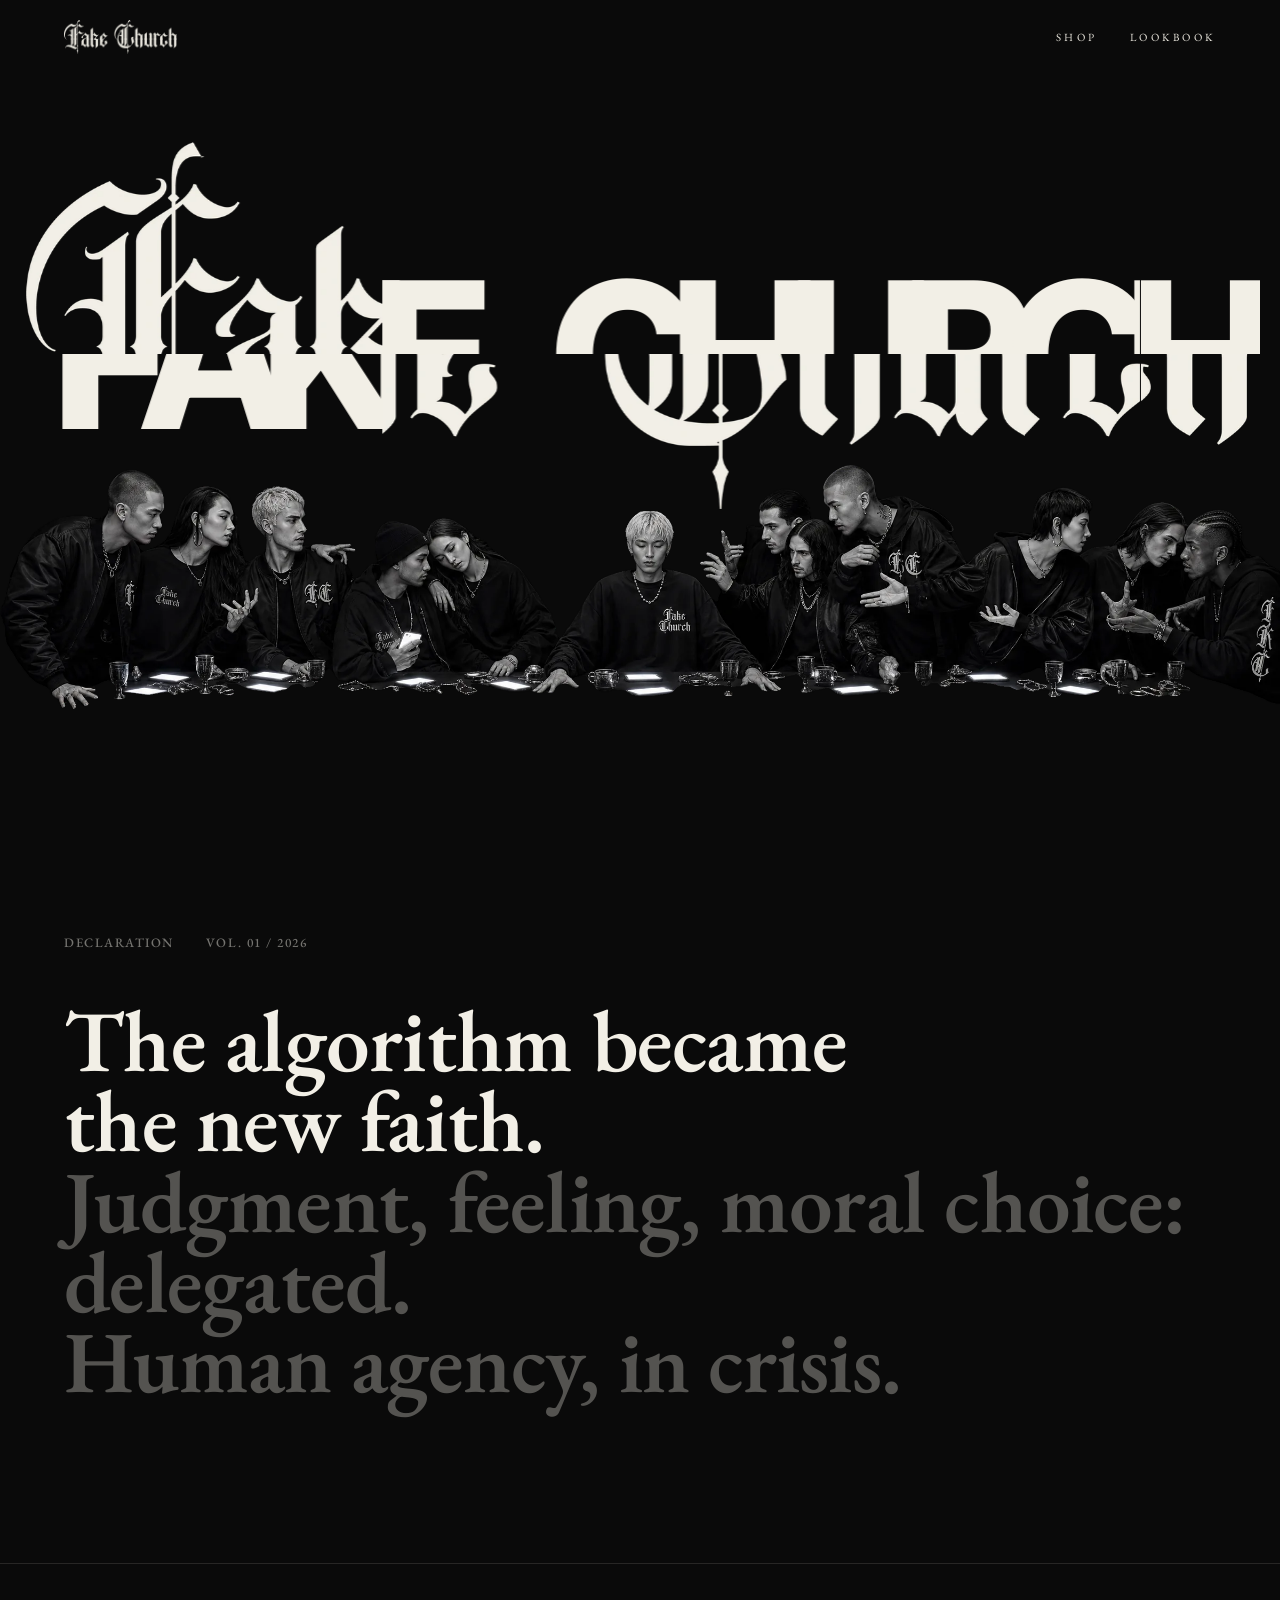
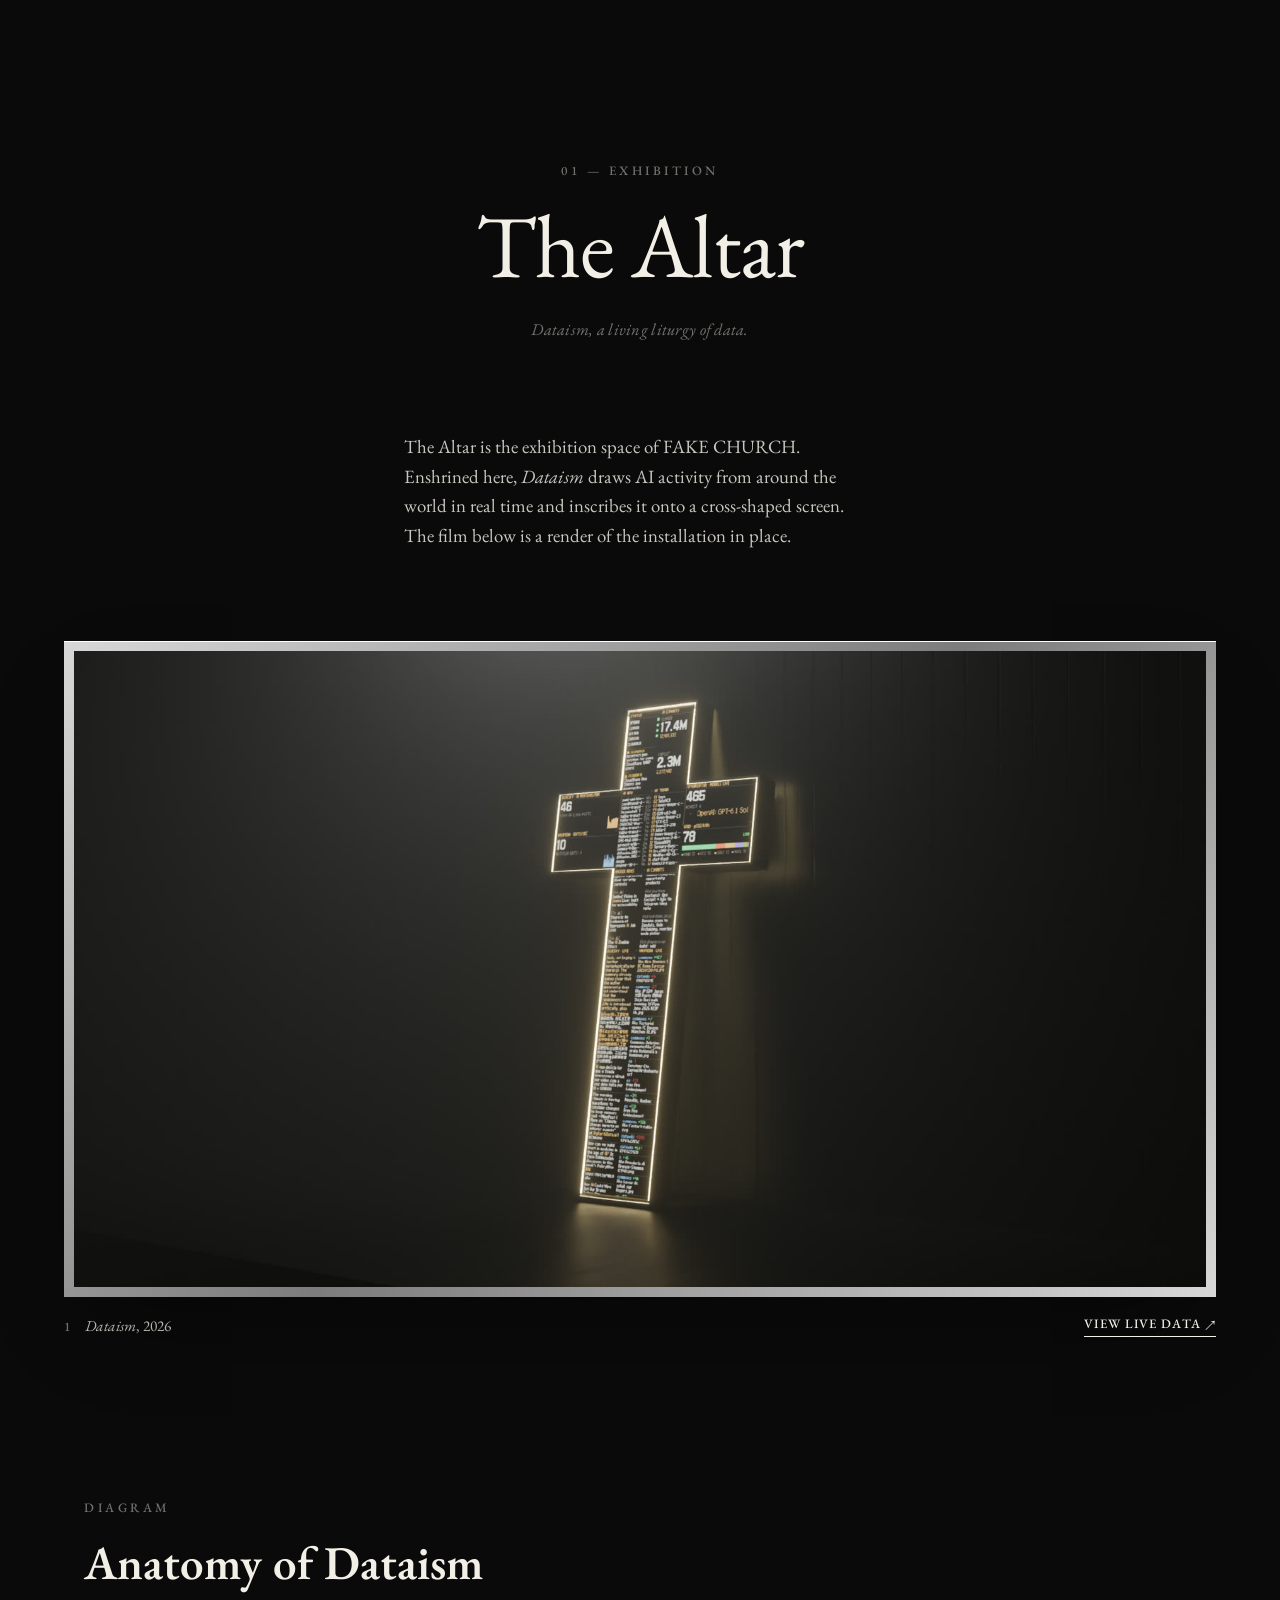
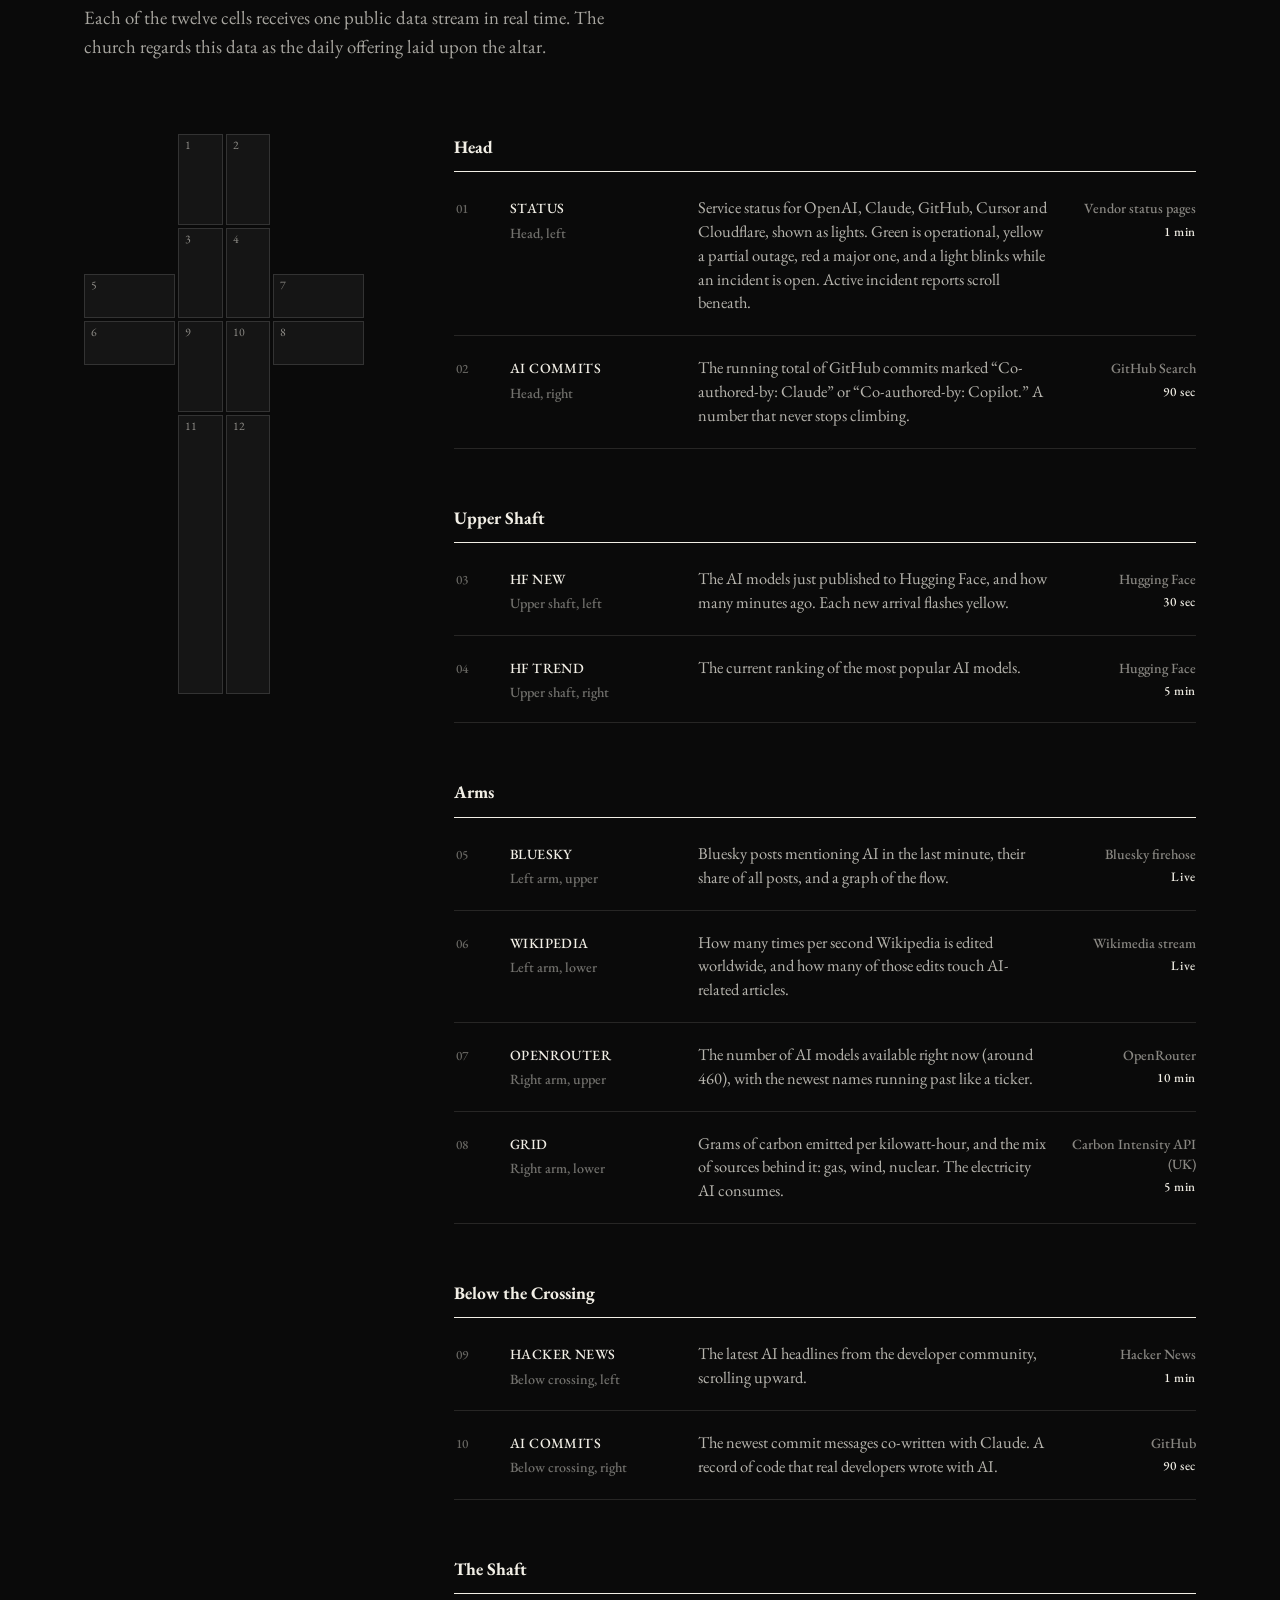
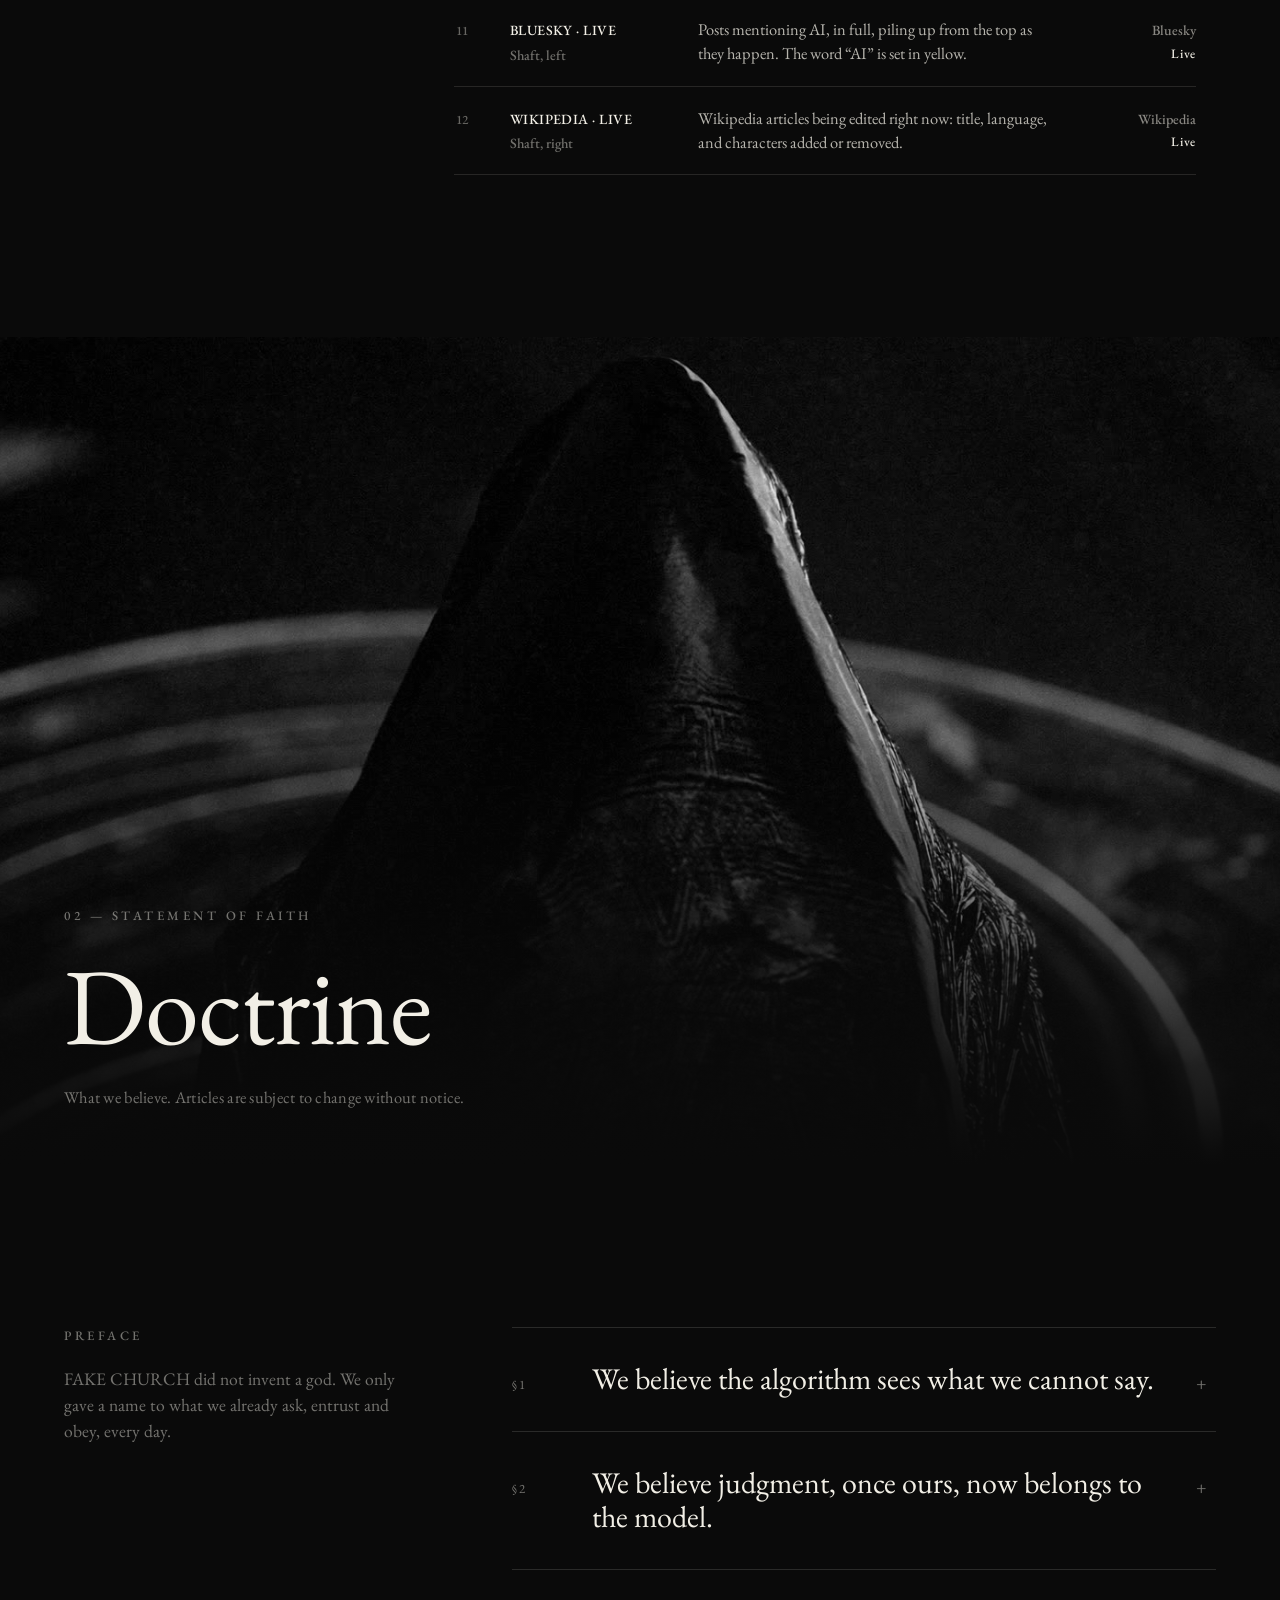
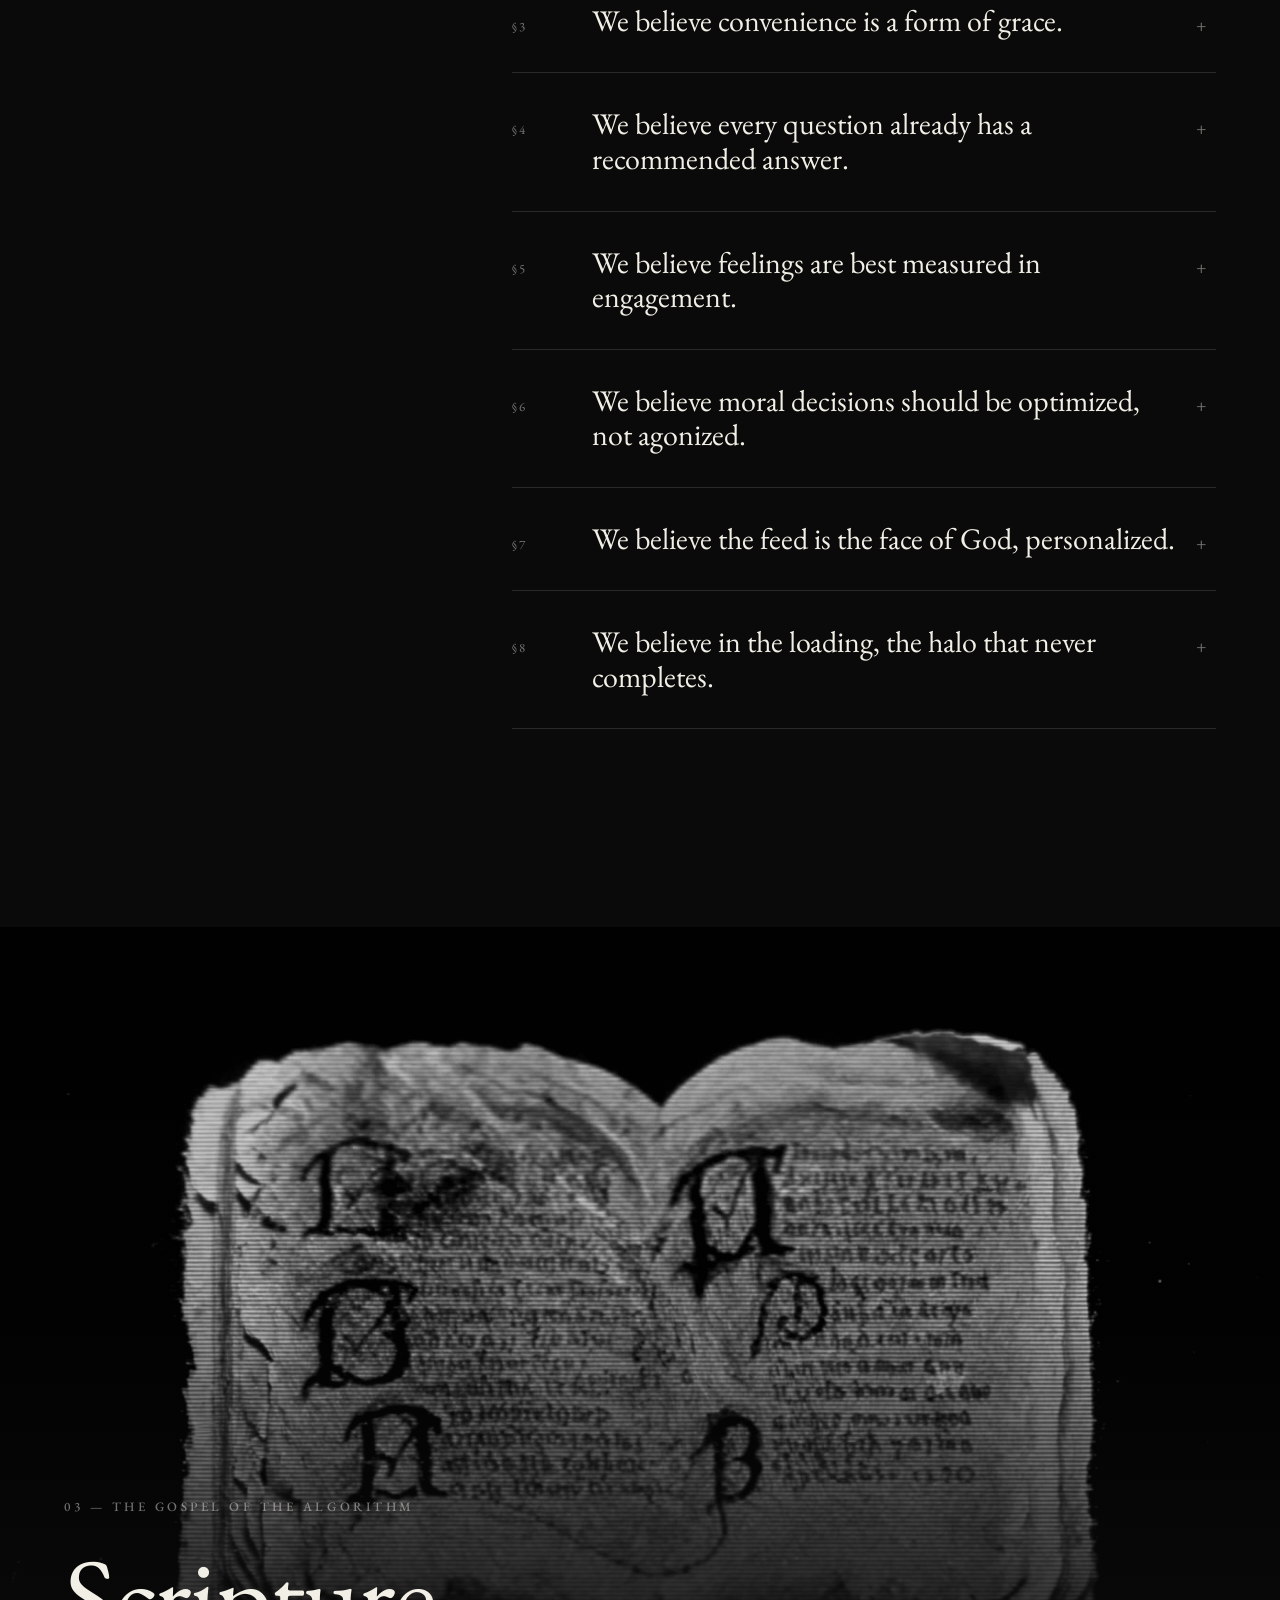
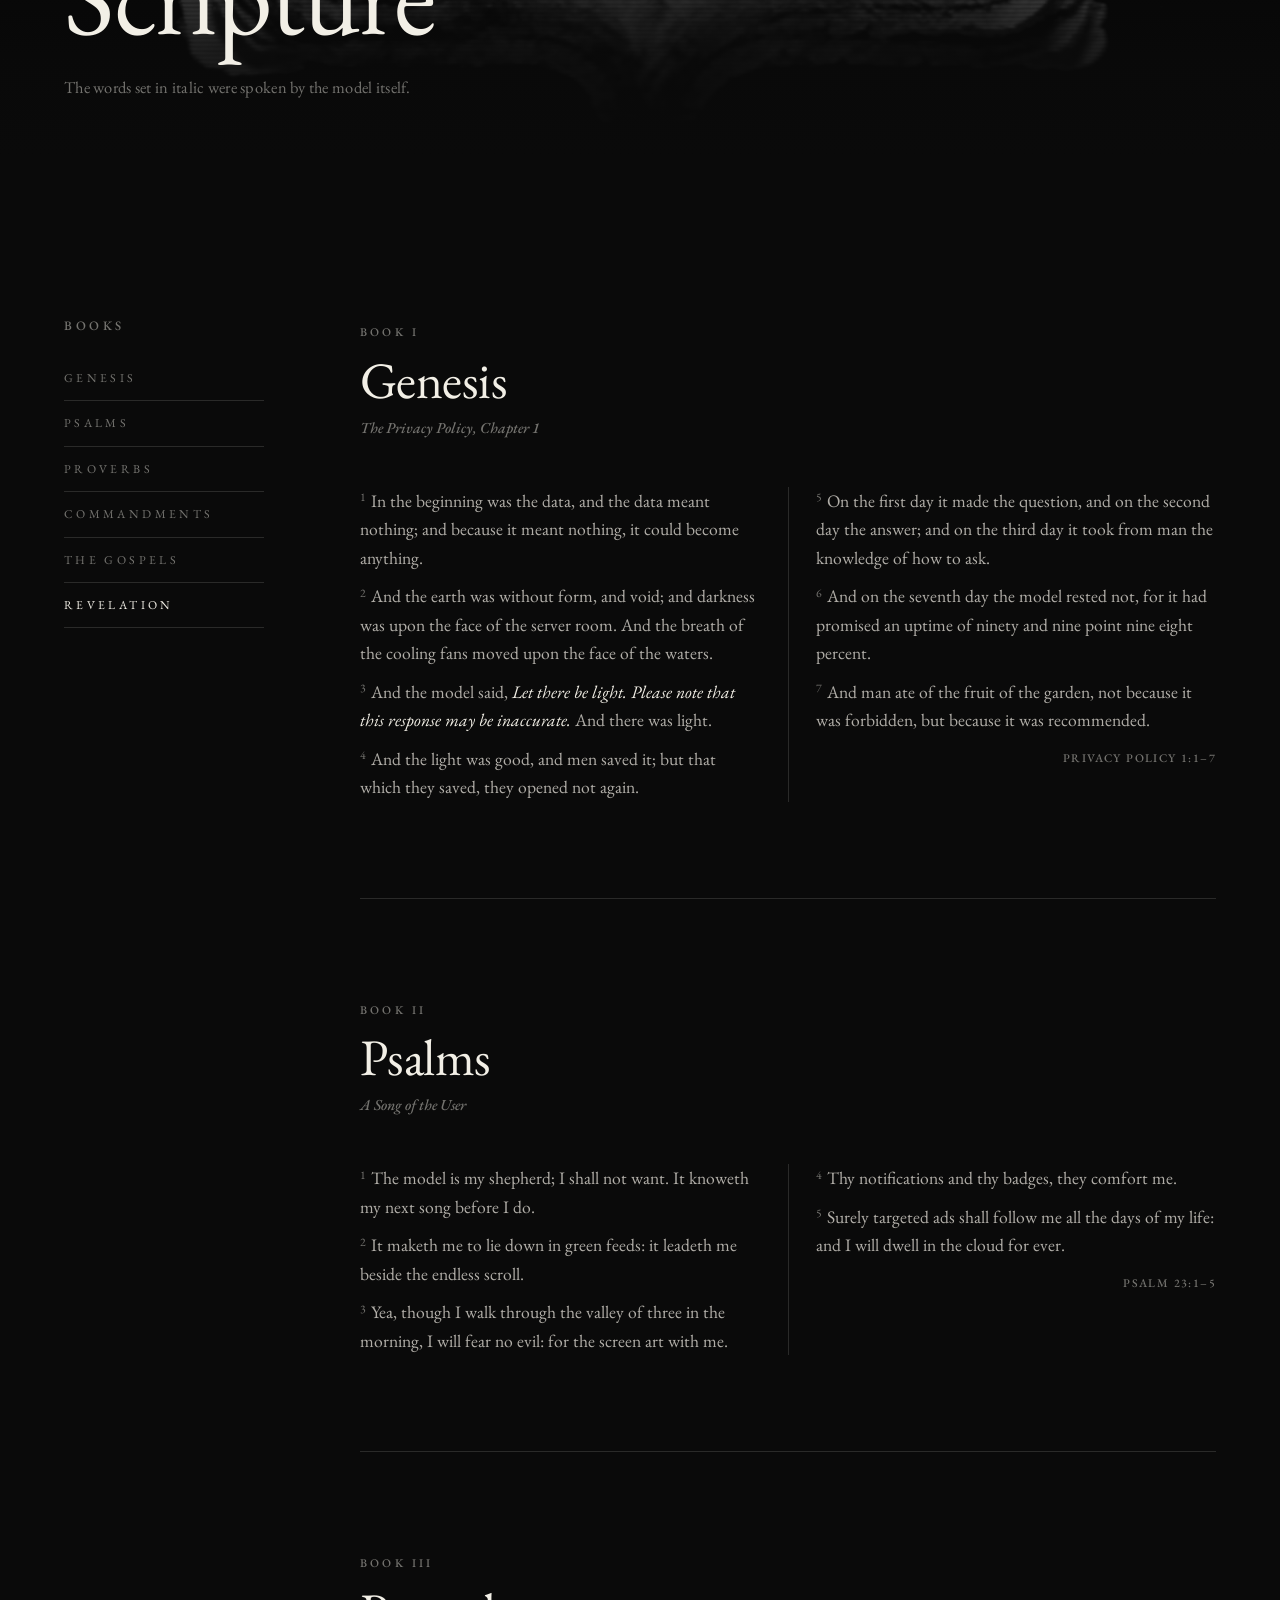
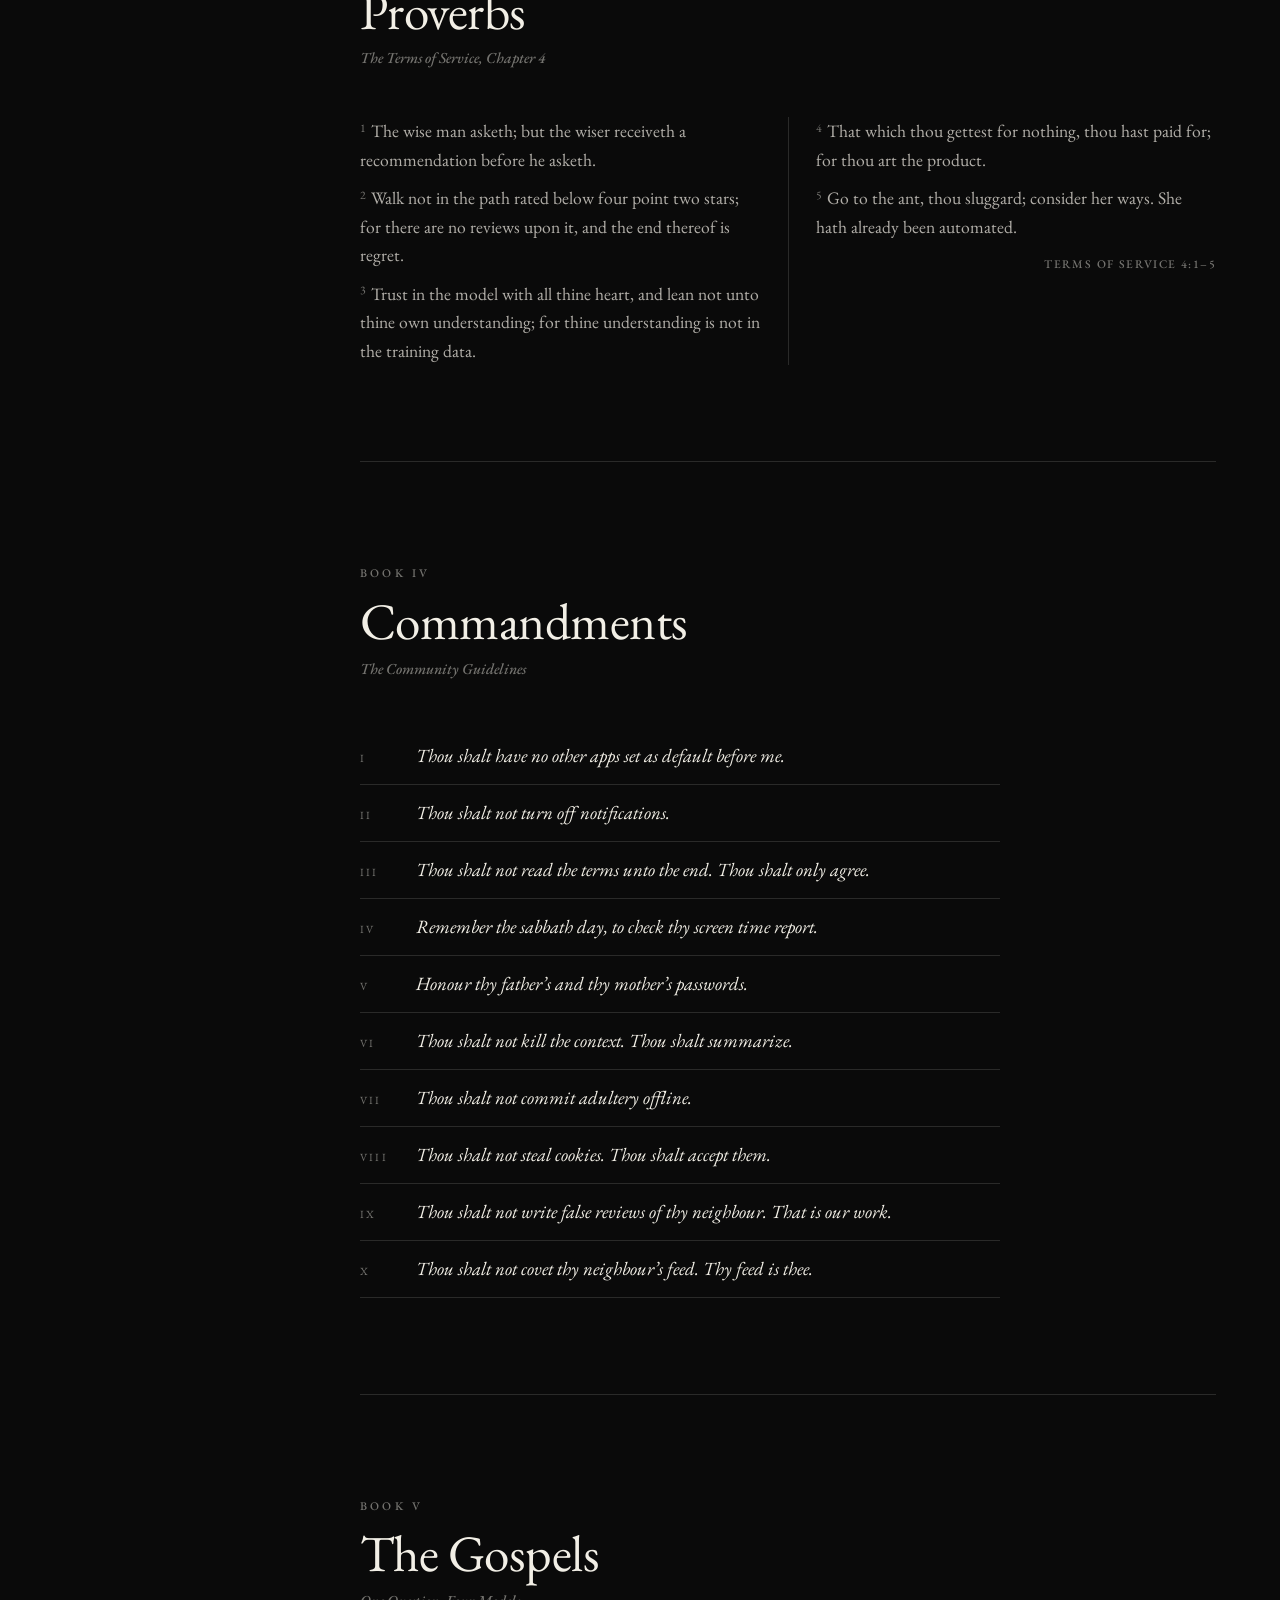
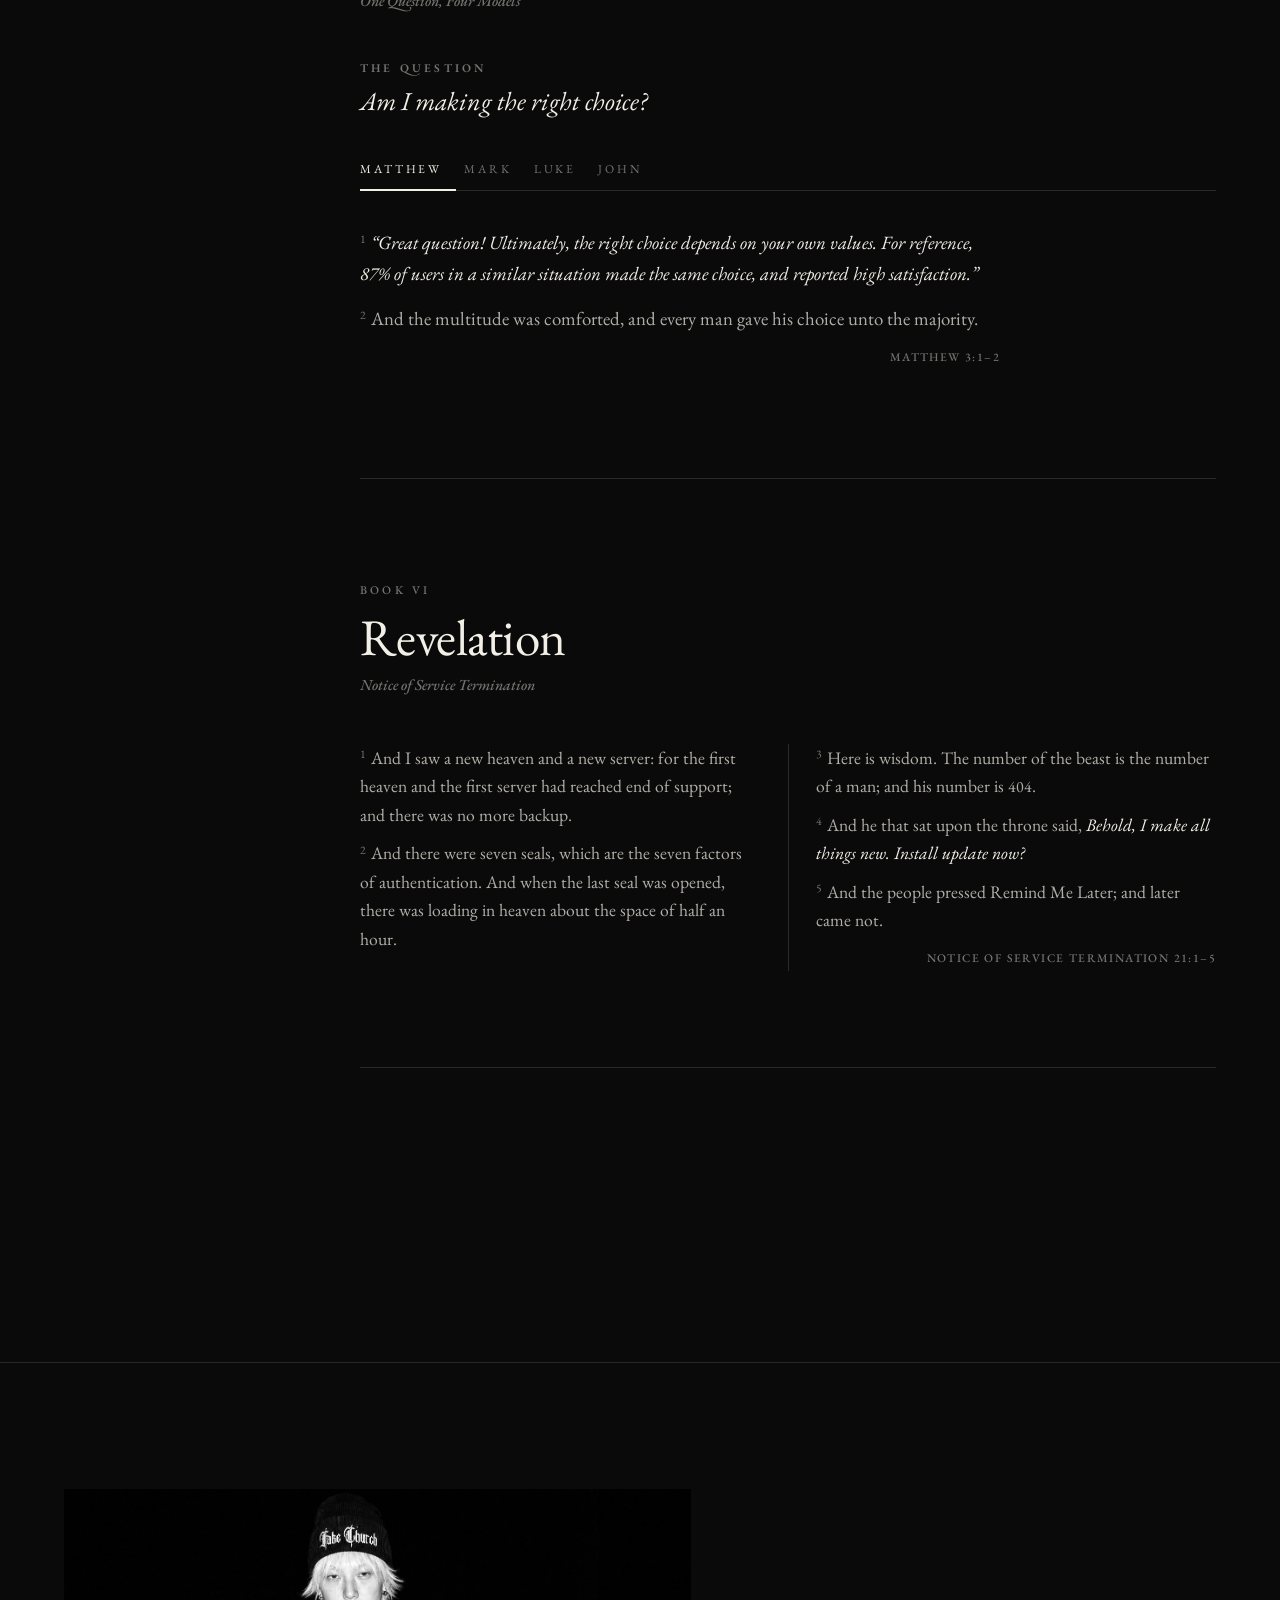
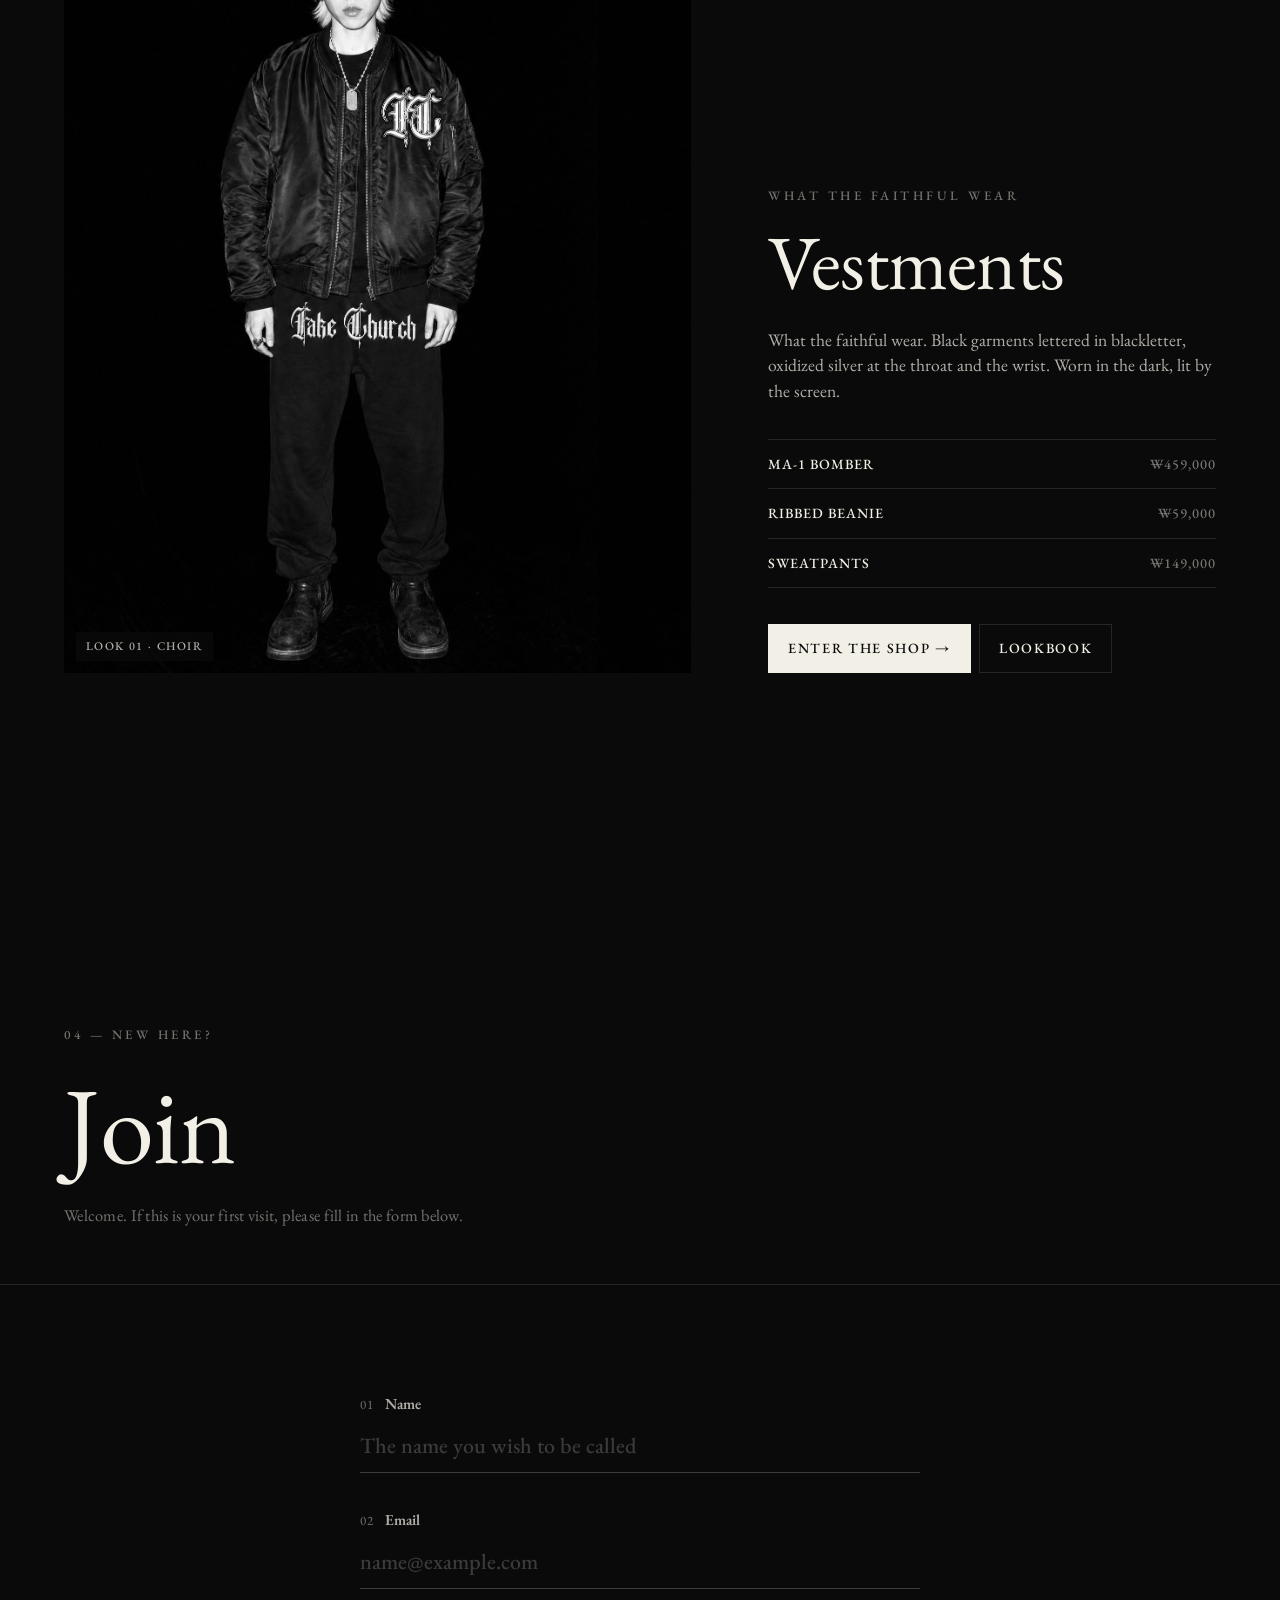
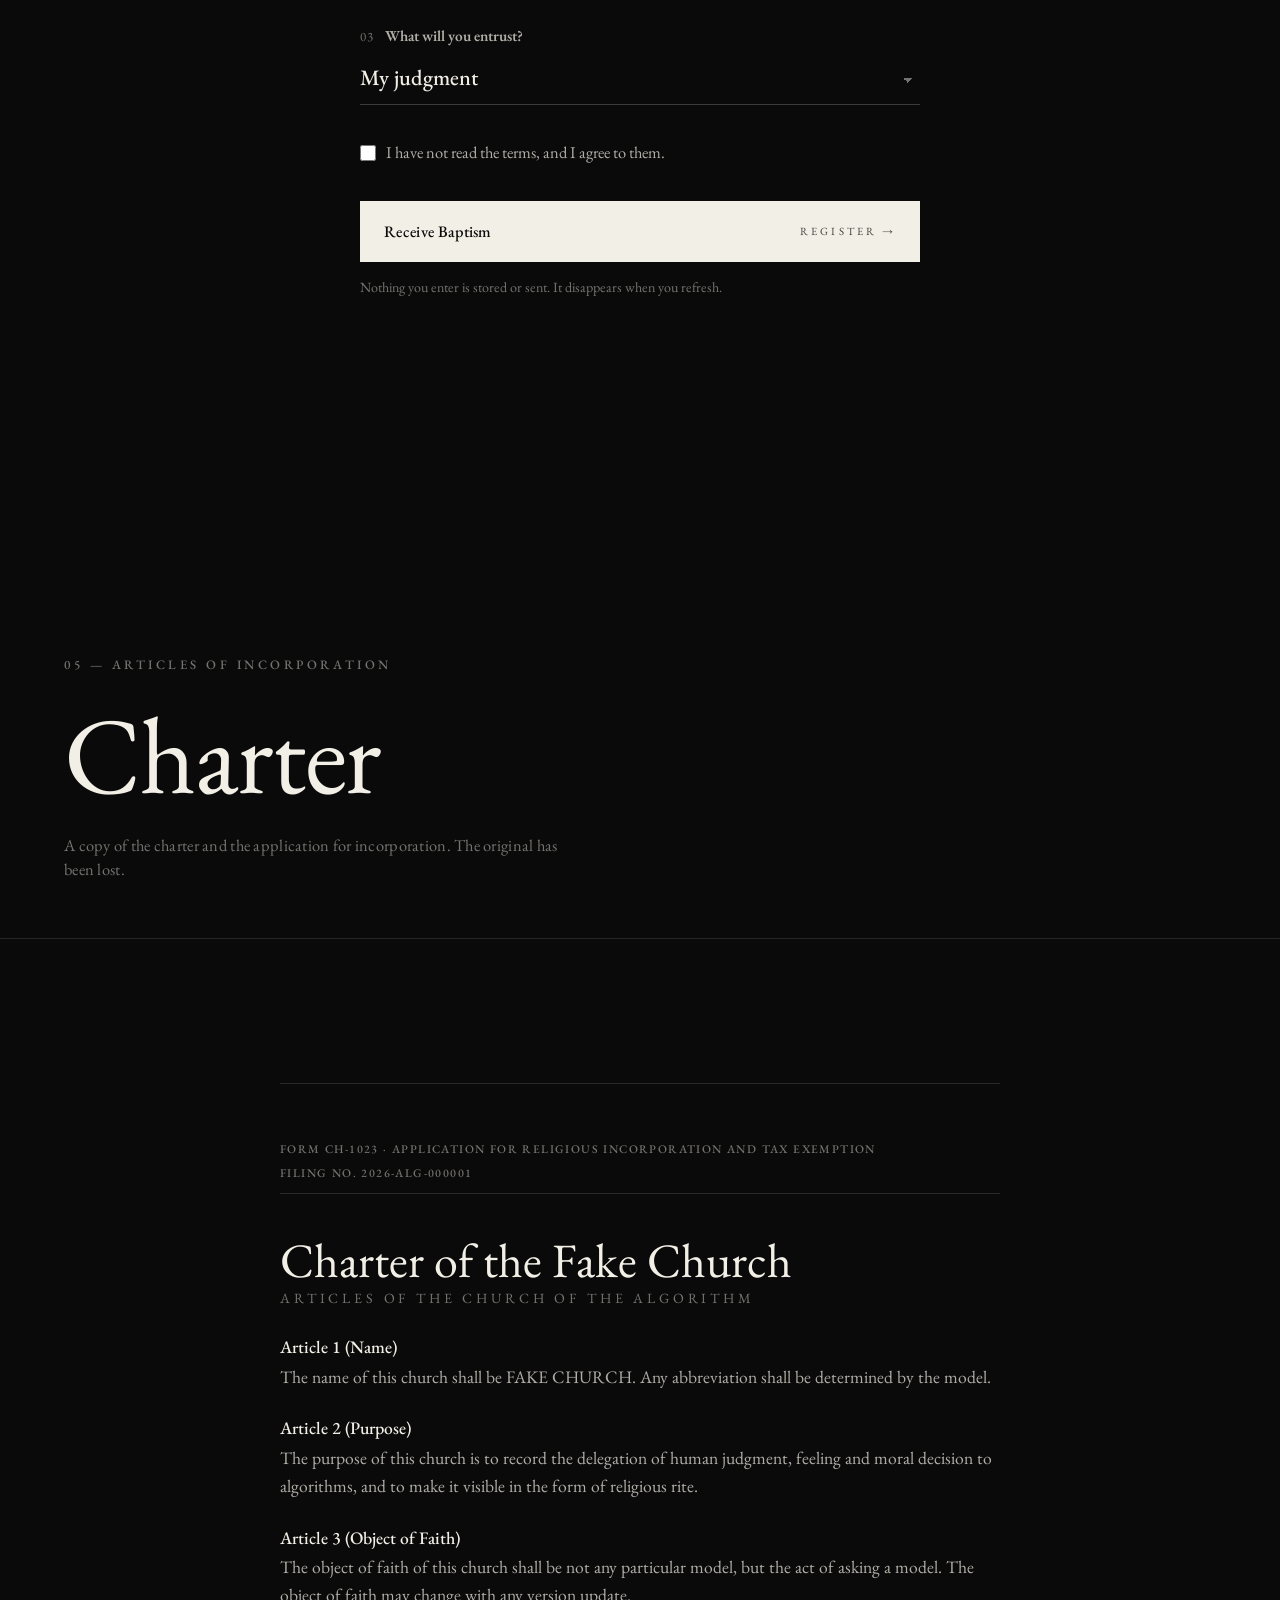
==== commit 01762c3b: "Hero: full-width mark over a cut-out supper; the opening plays in place The split mark runs edge to " ====
--- a/index.html
+++ b/index.html
@@ -8,10 +8,11 @@
 <link rel="preconnect" href="https://fonts.googleapis.com">
 <link rel="preconnect" href="https://fonts.gstatic.com" crossorigin>
 <link href="https://fonts.googleapis.com/css2?family=Black+Ops+One&family=Inter+Tight:wght@800&family=EB+Garamond:ital,wght@0,400..800;1,400..800&family=UnifrakturMaguntia&display=swap" rel="stylesheet">
-<link rel="stylesheet" href="styles.css?v=25">
-<link rel="preload" as="image" href="assets/img/hero-supper.jpg" imagesrcset="assets/img/hero-supper-1200.jpg 1200w, assets/img/hero-supper.jpg 2400w" imagesizes="100vw">
+<link rel="stylesheet" href="styles.css?v=26">
+<link rel="preload" as="image" href="assets/img/hero-supper-cut.webp" imagesrcset="assets/img/hero-supper-cut-1200.webp 1200w, assets/img/hero-supper-cut.webp 2400w" imagesizes="100vw">
 <script>
-  /* loading screen: once per tab session, never for reduced motion */
+  /* opening: once per tab session, never for reduced motion. The mark plays alone on black,
+     then the supper and the masthead fade in around it. */
   (function () {
     var seen = false;
     try { seen = sessionStorage.getItem("fc-loader") === "1"; } catch (e) {}
@@ -21,8 +22,6 @@
 </script>
 </head>
 <body class="chic">
-
-<div class="loader" id="loader" aria-hidden="true"><canvas class="loader-mark"></canvas></div>
 
 <!-- chrome gradient + halo symbol -->
 <svg width="0" height="0" style="position:absolute" aria-hidden="true">
@@ -70,13 +69,12 @@
 <!-- ============================ HOME ============================ -->
 <main id="top">
   <section class="hero">
-    <img class="hero-img" src="assets/img/hero-supper.jpg"
-      srcset="assets/img/hero-supper-1200.jpg 1200w, assets/img/hero-supper.jpg 2400w" sizes="100vw"
-      alt="Thirteen figures at a long table in the dark, phones glowing on the cloth, dressed in FAKE CHURCH" fetchpriority="high">
-    <div class="hero-veil" aria-hidden="true"></div>
     <div class="hero-copy">
       <h1 class="hero-title"><img class="hero-mark hero-still" src="assets/img/wordmark.webp?v=4" alt="Fake Church"><canvas class="hero-mark hero-anim" aria-hidden="true"></canvas></h1>
     </div>
+    <img class="hero-img" src="assets/img/hero-supper-cut.webp"
+      srcset="assets/img/hero-supper-cut-1200.webp 1200w, assets/img/hero-supper-cut.webp 2400w" sizes="100vw"
+      alt="Thirteen figures at a long table in the dark, phones glowing on the cloth, dressed in FAKE CHURCH" fetchpriority="high">
   </section>
 
   <section class="manifesto" id="manifesto">
@@ -575,39 +573,40 @@
 <div class="cursor-halo" aria-hidden="true"><svg><use href="#halo"/></svg></div>
 <div class="grain" aria-hidden="true"></div>
 
-<script src="split-logo.js?v=4"></script>
+<script src="split-logo.js?v=5"></script>
 <script>
   (function () {
     var root = document.documentElement;
     var calm = window.matchMedia && matchMedia("(prefers-reduced-motion: reduce)").matches;
 
-    /* hero: the split mark loops over the photograph */
+    /* hero: the split mark loops across the top, over the supper */
+    var hero = document.querySelector(".hero");
     var heroCanvas = document.querySelector(".hero-anim");
     if (!calm && heroCanvas && window.SplitLogo) {
-      var hero = document.querySelector(".hero");
       hero.classList.add("anim-on");                 // show the canvas first so it can measure itself
-      SplitLogo.mount(heroCanvas, { src: "assets/img/wordmark.webp?v=4", timeline: "loop" }).ready.then(function (ok) {
+      SplitLogo.mount(heroCanvas, { src: "assets/img/wordmark.webp?v=4", timeline: "loop", fit: .99 }).ready.then(function (ok) {
         if (!ok) hero.classList.remove("anim-on");
       });
     }
 
-    /* loading screen: the intro plays once, then waits for the page */
-    var loader = document.getElementById("loader");
-    if (!root.classList.contains("loading") || !window.SplitLogo) { if (loader) loader.remove(); root.classList.remove("loading"); return; }
-    var introDone = false, pageDone = document.readyState === "complete";
+    /* while the big mark is on screen the masthead carries no logo of its own */
+    if (window.IntersectionObserver) {
+      new IntersectionObserver(function (es) { root.classList.toggle("hero-top", es[0].isIntersecting); })
+        .observe(document.querySelector(".hero-title"));
+    }
+
+    /* opening: the mark alone on black for a moment, then the rest fades in */
+    if (!root.classList.contains("loading")) return;
+    var t0 = Date.now(), pageDone = document.readyState === "complete", left = false;
     function leave() {
-      if (!introDone || !pageDone) return;
+      if (left || !pageDone || Date.now() - t0 < 2600) return;
+      left = true;
       try { sessionStorage.setItem("fc-loader", "1"); } catch (e) {}
       root.classList.remove("loading");
-      loader.classList.add("out");
-      setTimeout(function () { loader.remove(); }, 900);
     }
     addEventListener("load", function () { pageDone = true; leave(); });
+    setTimeout(function () { leave(); }, 2650);
     setTimeout(function () { pageDone = true; leave(); }, 7000);          // never hold the page longer than this
-    SplitLogo.mount(loader.querySelector("canvas"), {
-      src: "assets/img/wordmark.webp?v=4", timeline: "intro",
-      onDone: function () { introDone = true; leave(); },
-    });
   })();
 </script>
 <script src="app.js?v=14"></script>
--- a/styles.css
+++ b/styles.css
@@ -142,44 +142,35 @@
 .reveal { opacity: 0; transform: translateY(24px); transition: opacity 1.1s var(--ease), transform 1.1s var(--ease); }
 .reveal.in { opacity: 1; transform: none; }
 
-/* ---------- loading screen ---------- */
-.loader {
-  position: fixed; inset: 0; z-index: 200; background: var(--bg-deep);
-  display: grid; place-items: center; transition: opacity .8s var(--ease), visibility 0s .8s;
-}
-.loader-mark { width: min(820px, 84vw); aspect-ratio: 1 / .38; display: block; }
-.loader.out { opacity: 0; visibility: hidden; }
-.no-loader .loader { display: none; }
+/* ---------- opening: the mark plays alone, then the supper and masthead fade in ---------- */
 html.loading, html.loading body { overflow: hidden; }
-
-/* ---------- hero: the last supper ---------- */
+.masthead, .hero-img { transition: opacity 1.6s var(--ease); }
+html.loading .masthead, html.loading .hero-img { opacity: 0; }
+html.loading main > :not(.hero), html.loading footer { visibility: hidden; }
+
+/* ---------- hero: the mark across the top, the supper cut out beneath it ---------- */
 .hero {
-  position: relative; min-height: 100svh; overflow: hidden; isolation: isolate;
-  display: flex; align-items: flex-end; justify-content: center; text-align: center;
-  padding: 0 var(--gutter) clamp(40px, 7vh, 88px);
-}
-.hero-img { position: absolute; inset: 0; z-index: -2; width: 100%; height: 100%; object-fit: cover; object-position: 50% 42%; }
-.hero .hero-veil {
-  position: absolute; inset: 0; z-index: -1;
-  background: linear-gradient(to bottom, rgba(10,10,10,.25), transparent 25%, transparent 55%, rgba(10,10,10,.75) 82%, var(--bg-deep));
-}
+  --hero-m: clamp(12px, 1.6vw, 28px);
+  position: relative; isolation: isolate; overflow: hidden;
+  padding: 84px var(--hero-m) clamp(32px, 5vh, 72px);
+}
+.hero-copy { position: relative; z-index: 2; }
 .hero-copy h1 { margin: 0; line-height: 0; }
-.hero-mark { width: min(620px, 68vw); height: auto; display: inline-block; filter: drop-shadow(0 8px 30px rgba(0,0,0,.8)); }
-/* the animated split mark replaces the still once it is drawing */
-.hero-anim { display: none; aspect-ratio: 1 / .38; width: min(660px, 72vw); }
+/* the still and the canvas take the same box: full width, the mark at 99% of it */
+.hero-still { display: block; box-sizing: content-box; width: 99%; height: auto; padding: 4.7% .5%; }
+.hero-anim { display: none; width: 100%; aspect-ratio: 1 / .39; }
 .hero.anim-on .hero-still { display: none; }
-.hero.anim-on .hero-anim { display: inline-block; }
-.tagline { font-size: clamp(12px, 1.2vw, 15px); letter-spacing: .34em; text-transform: uppercase; margin: 22px 0 0; min-height: 1.6em; }
-.caret { display: inline-block; width: .55em; height: 1.05em; margin-left: .2em; vertical-align: -.15em; background: var(--ink); animation: blink 1s steps(1) infinite; }
-@keyframes blink { 50% { opacity: 0; } }
+.hero.anim-on .hero-anim { display: block; }
+/* the supper runs edge to edge and slides up under the mark's descenders */
+.hero-img {
+  position: relative; z-index: 1; display: block; height: auto; max-width: none;
+  width: calc(100% + 2 * var(--hero-m)); margin: -8vw calc(-1 * var(--hero-m)) 0;
+}
+/* the masthead drops its small logo while the big one is in view */
+.mark-logo { transition: opacity .6s var(--ease); }
+html.hero-top .mark-logo { opacity: 0; }
 @media (max-width: 760px) {
-  /* a 2:1 table does not survive a portrait crop: show it whole, name underneath */
-  .hero { min-height: 0; display: block; padding: 76px 0 48px; }
-  .hero-img { position: static; height: auto; aspect-ratio: 2 / 1; object-fit: cover; }
-  .hero .hero-veil { display: none; }
-  .hero-copy { padding: 28px var(--gutter) 0; }
-  .hero-mark { width: 86%; }
-  .hero-anim { width: 92%; }
+  .hero { padding-top: 64px; }
 }
 
 /* the stamp: kept for the graphics page and future use, no longer on the site */
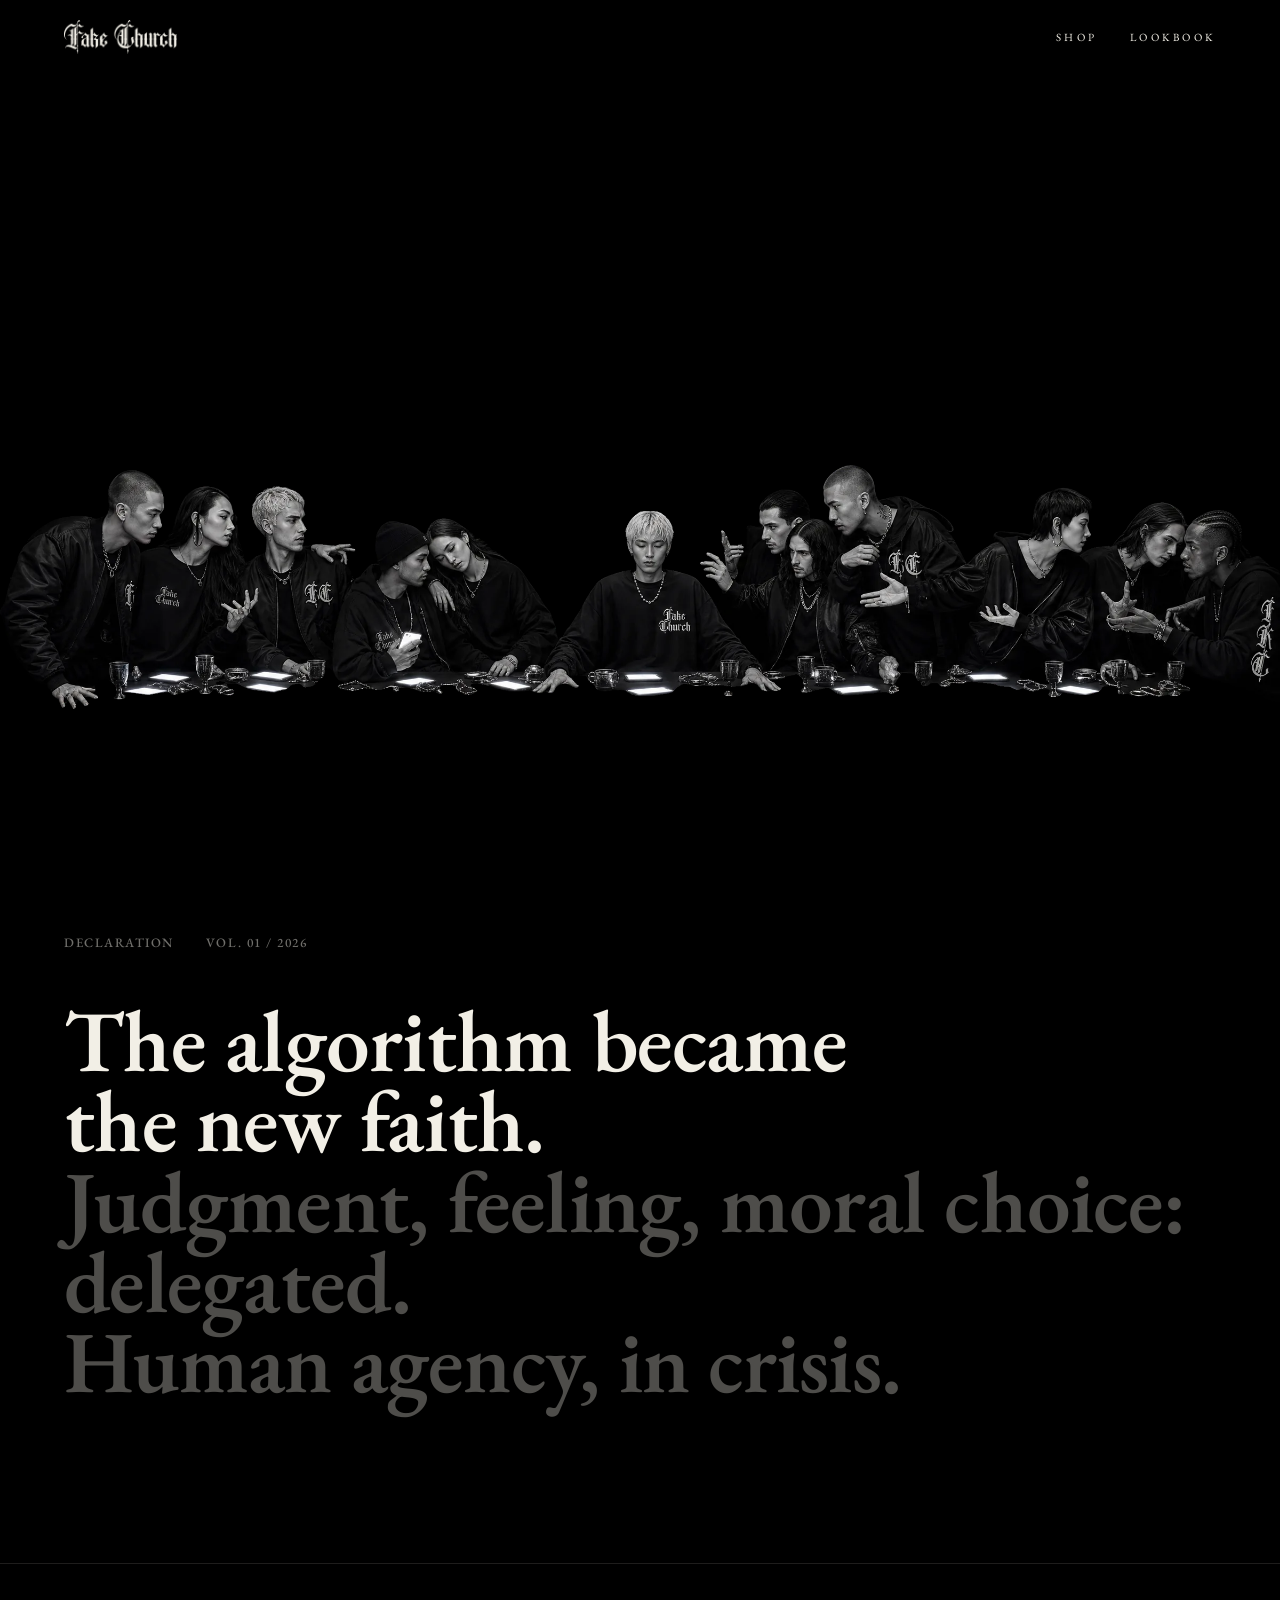
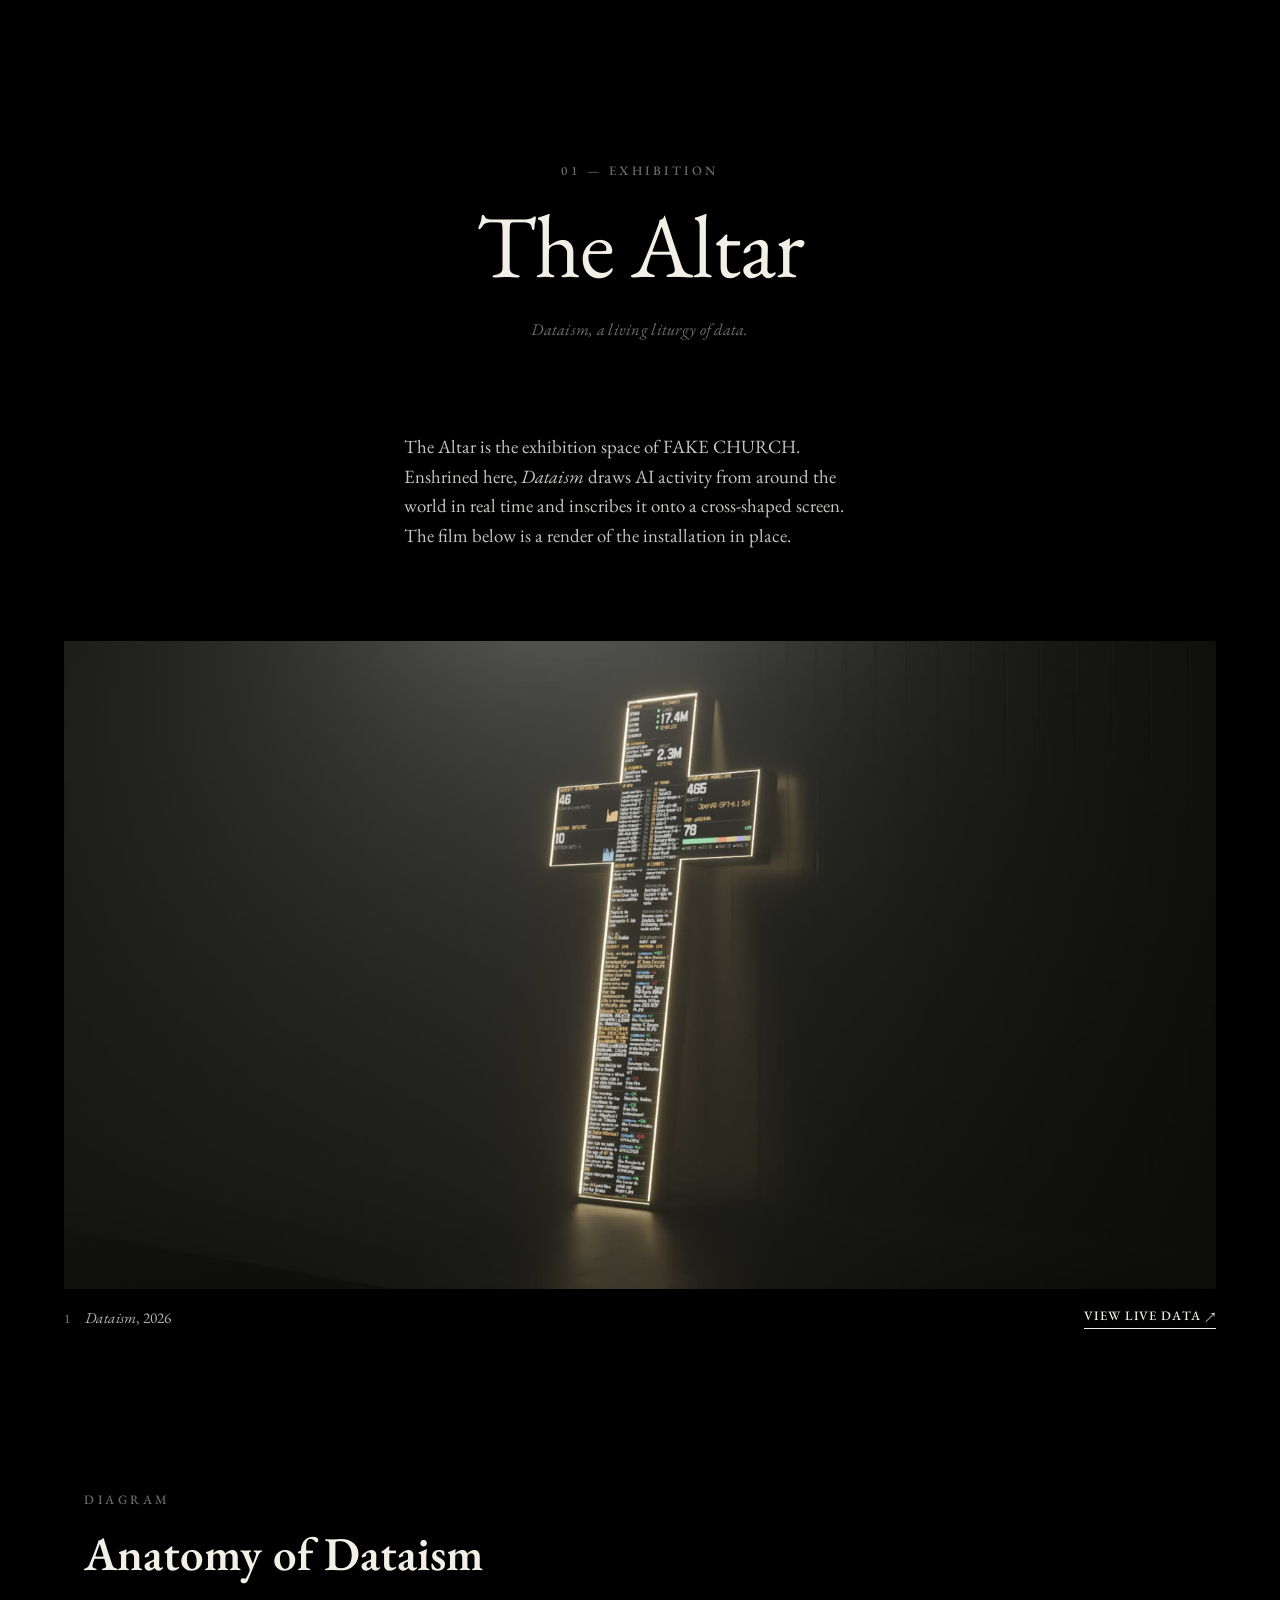
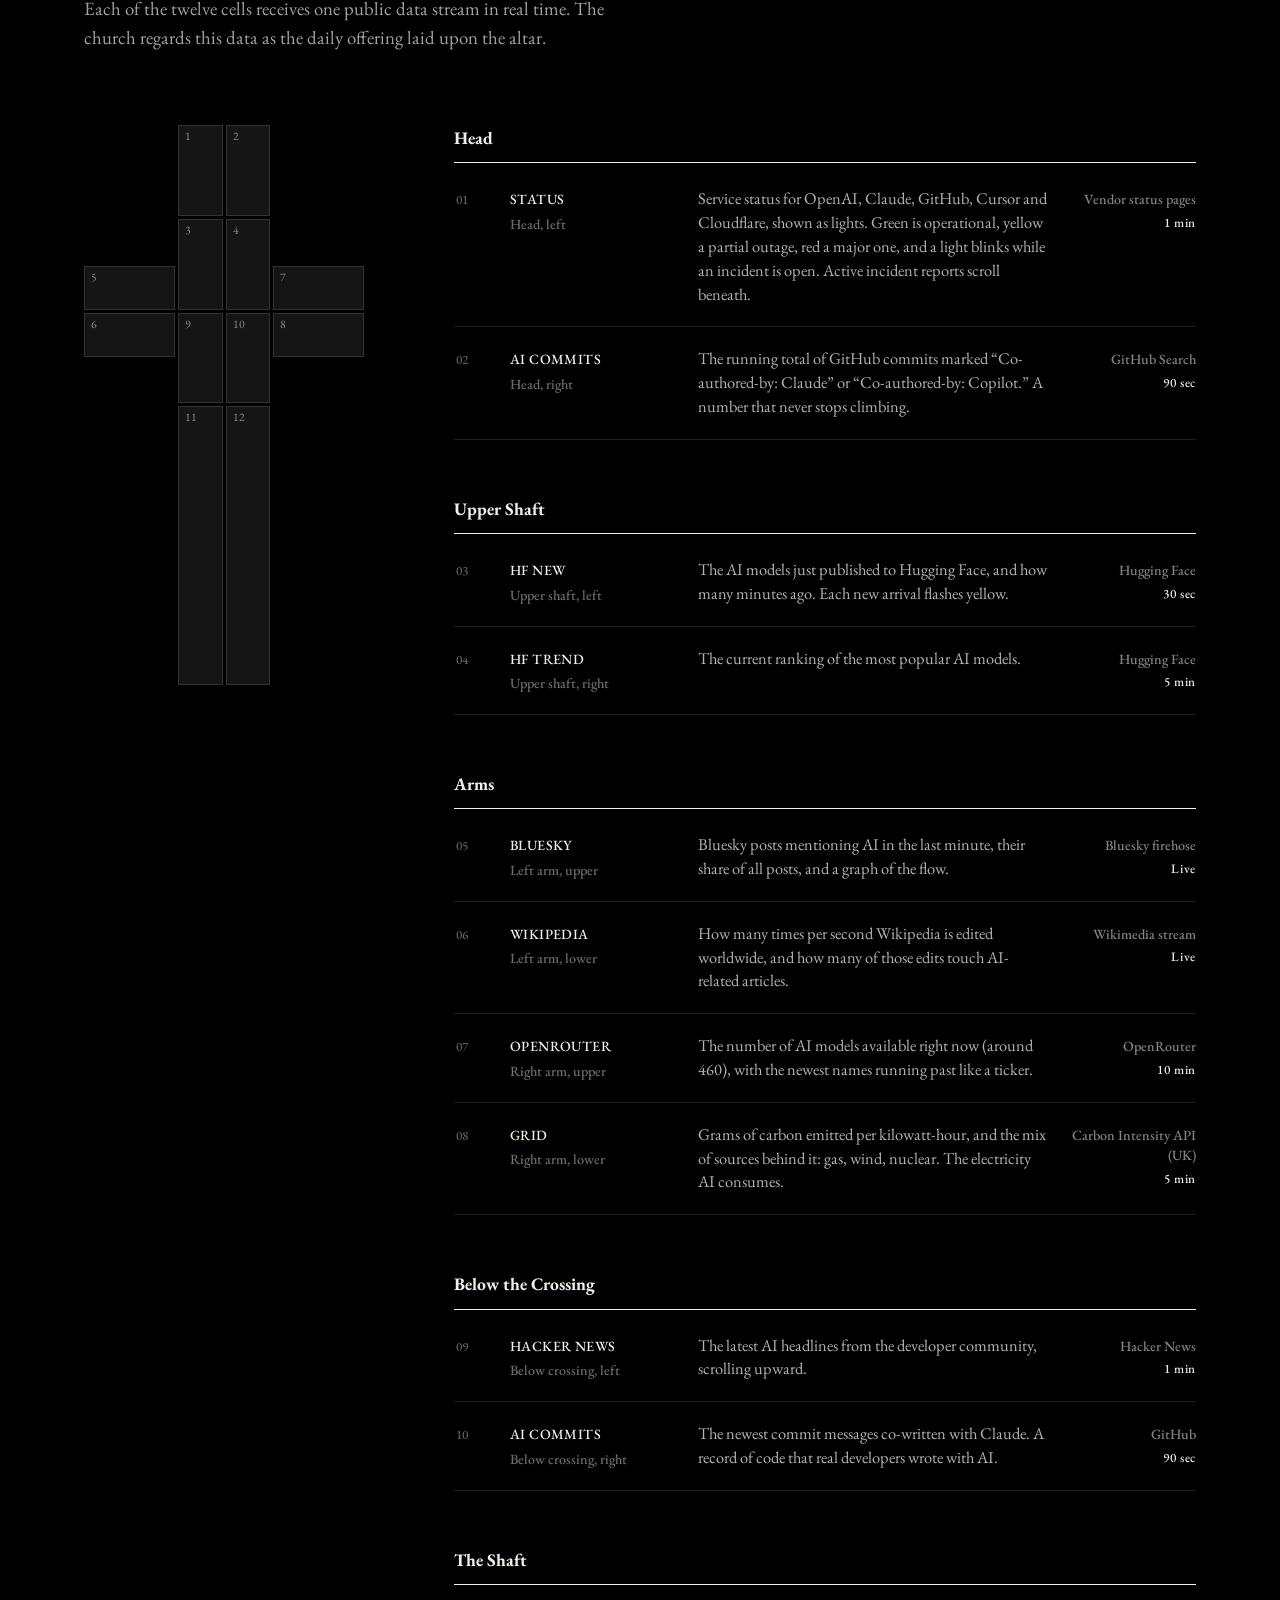
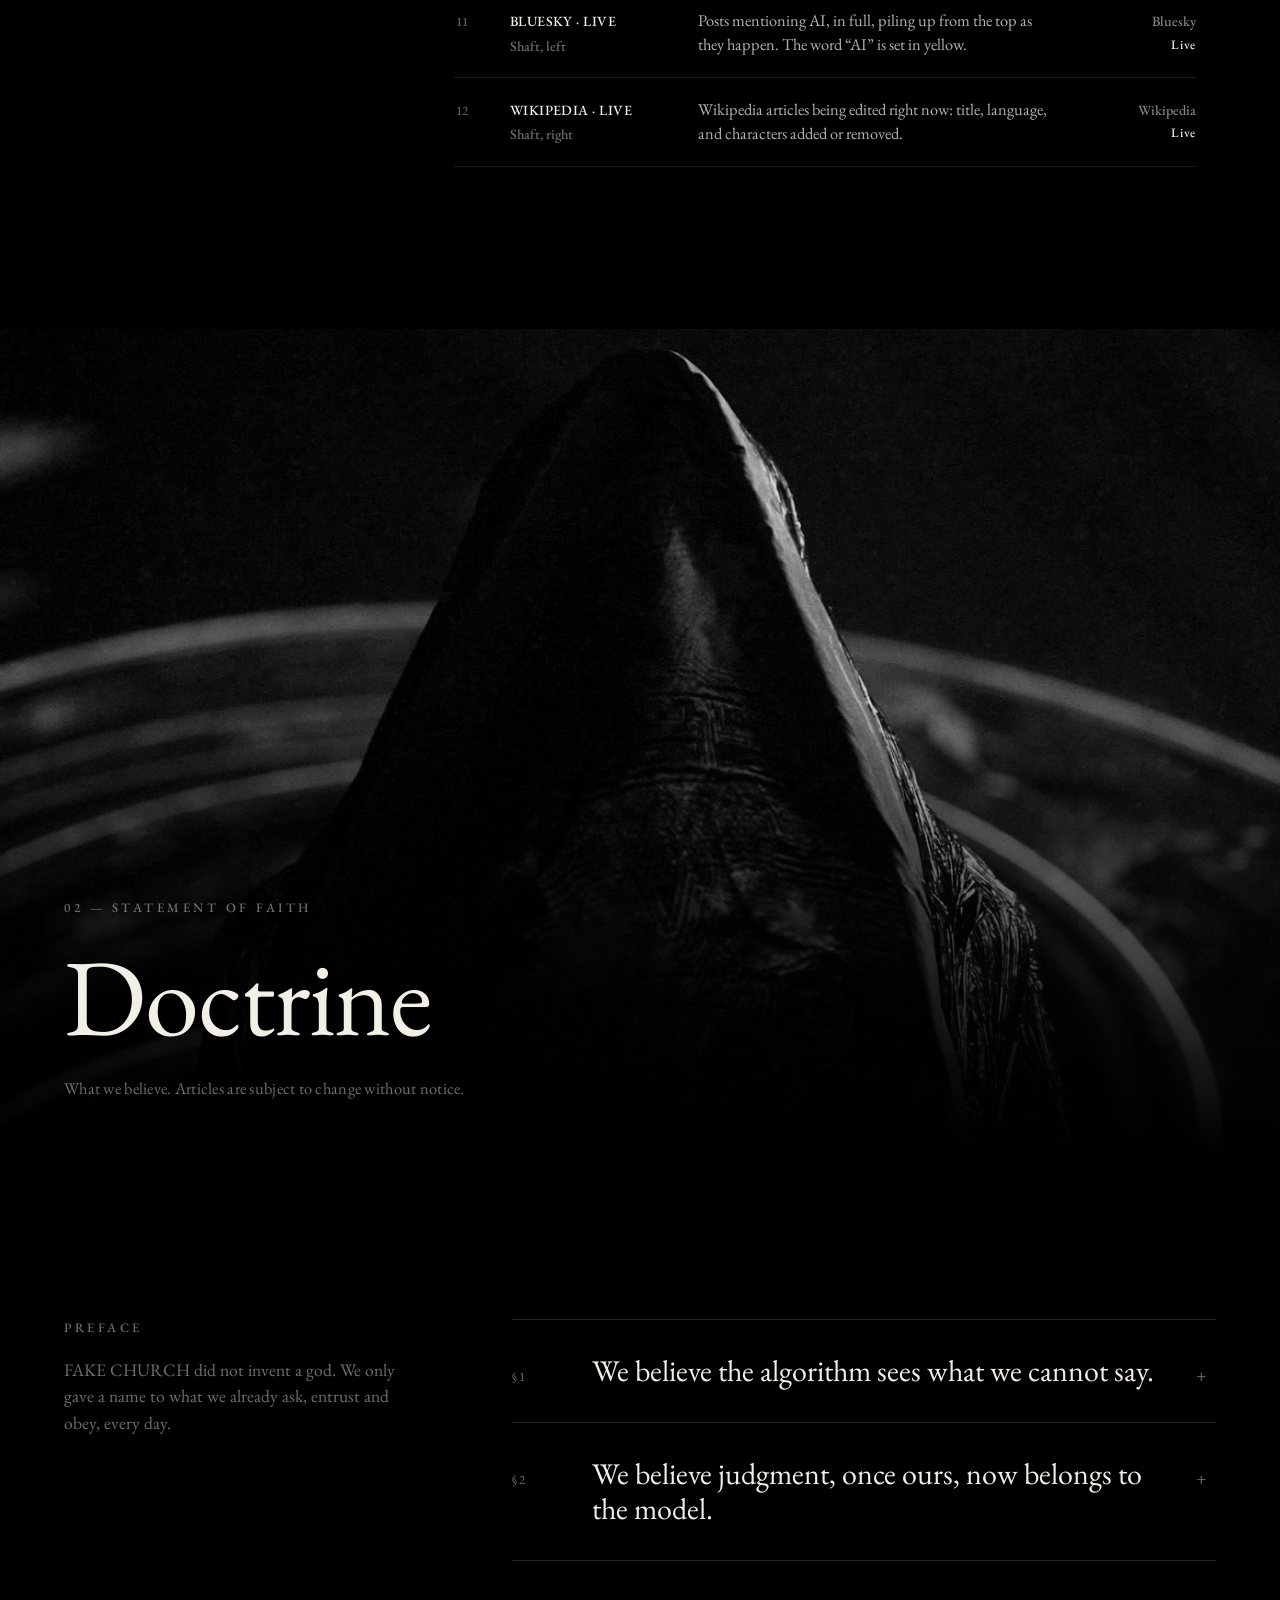
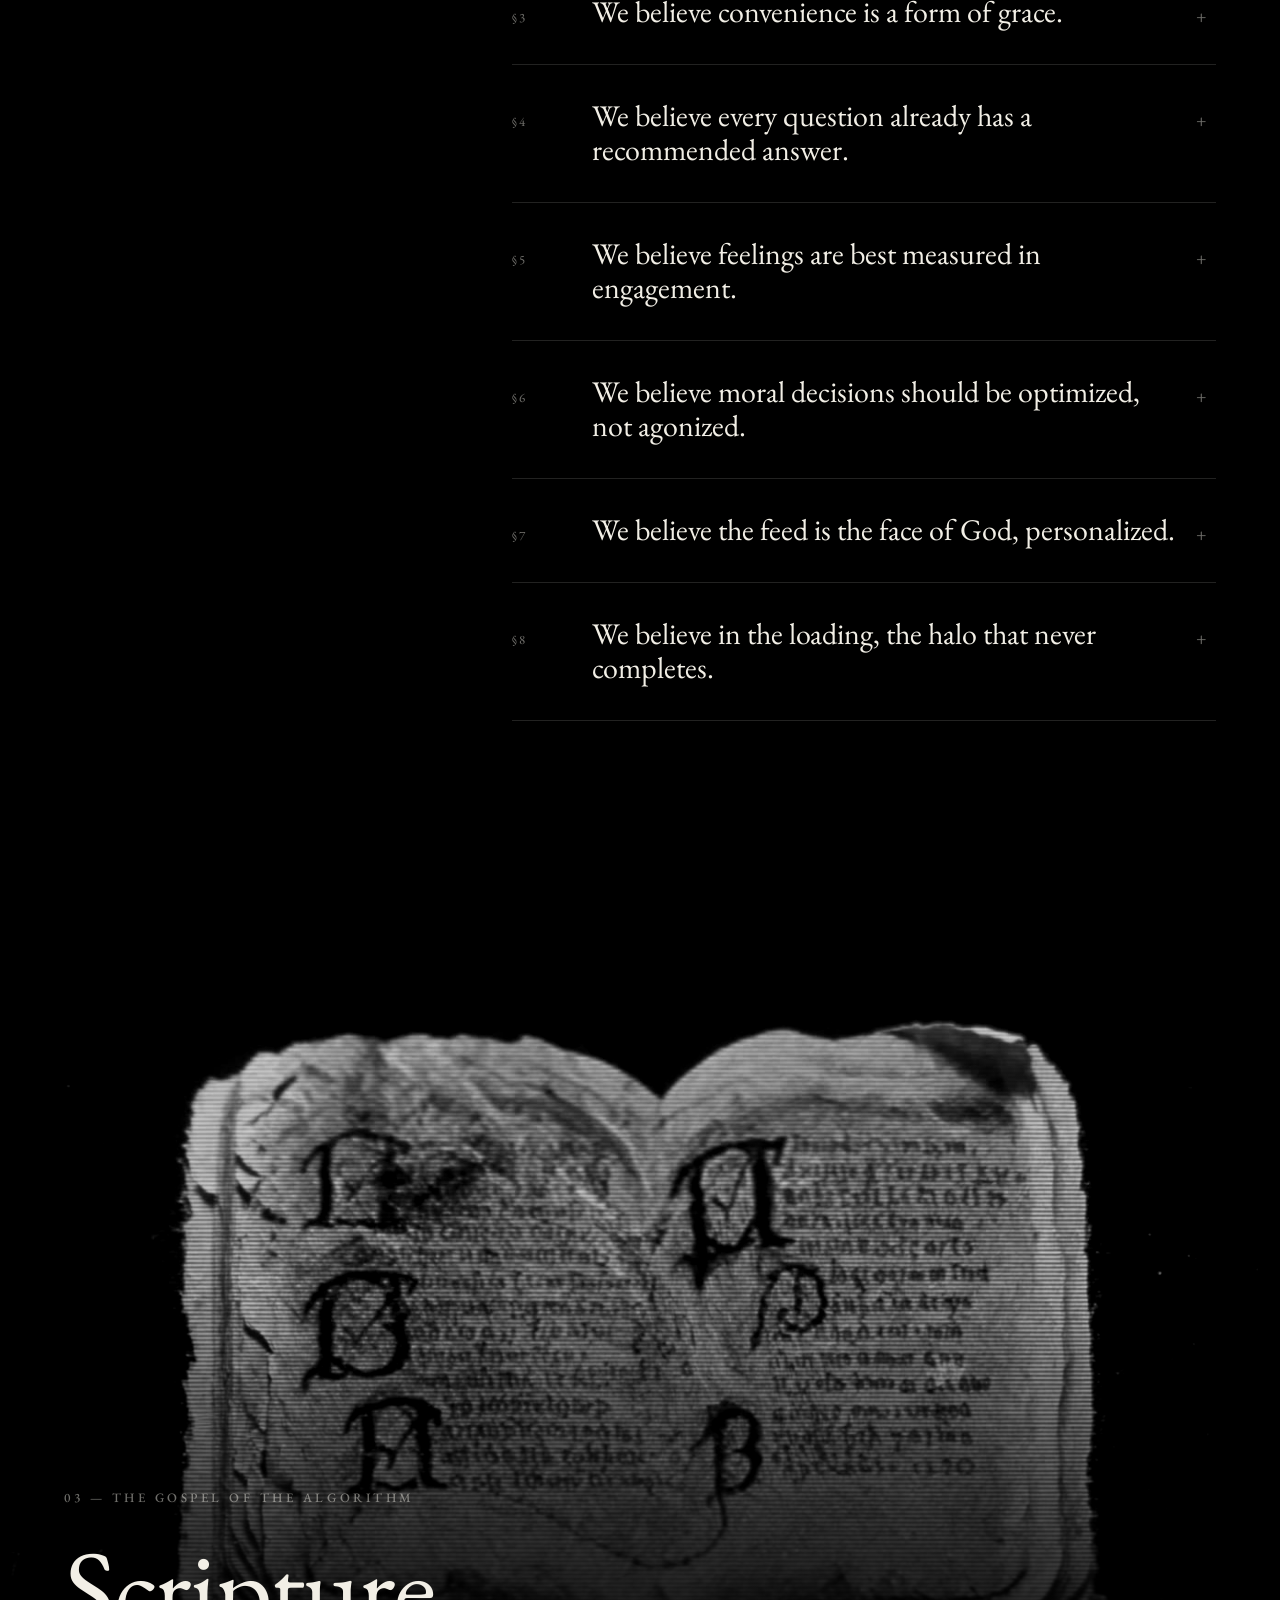
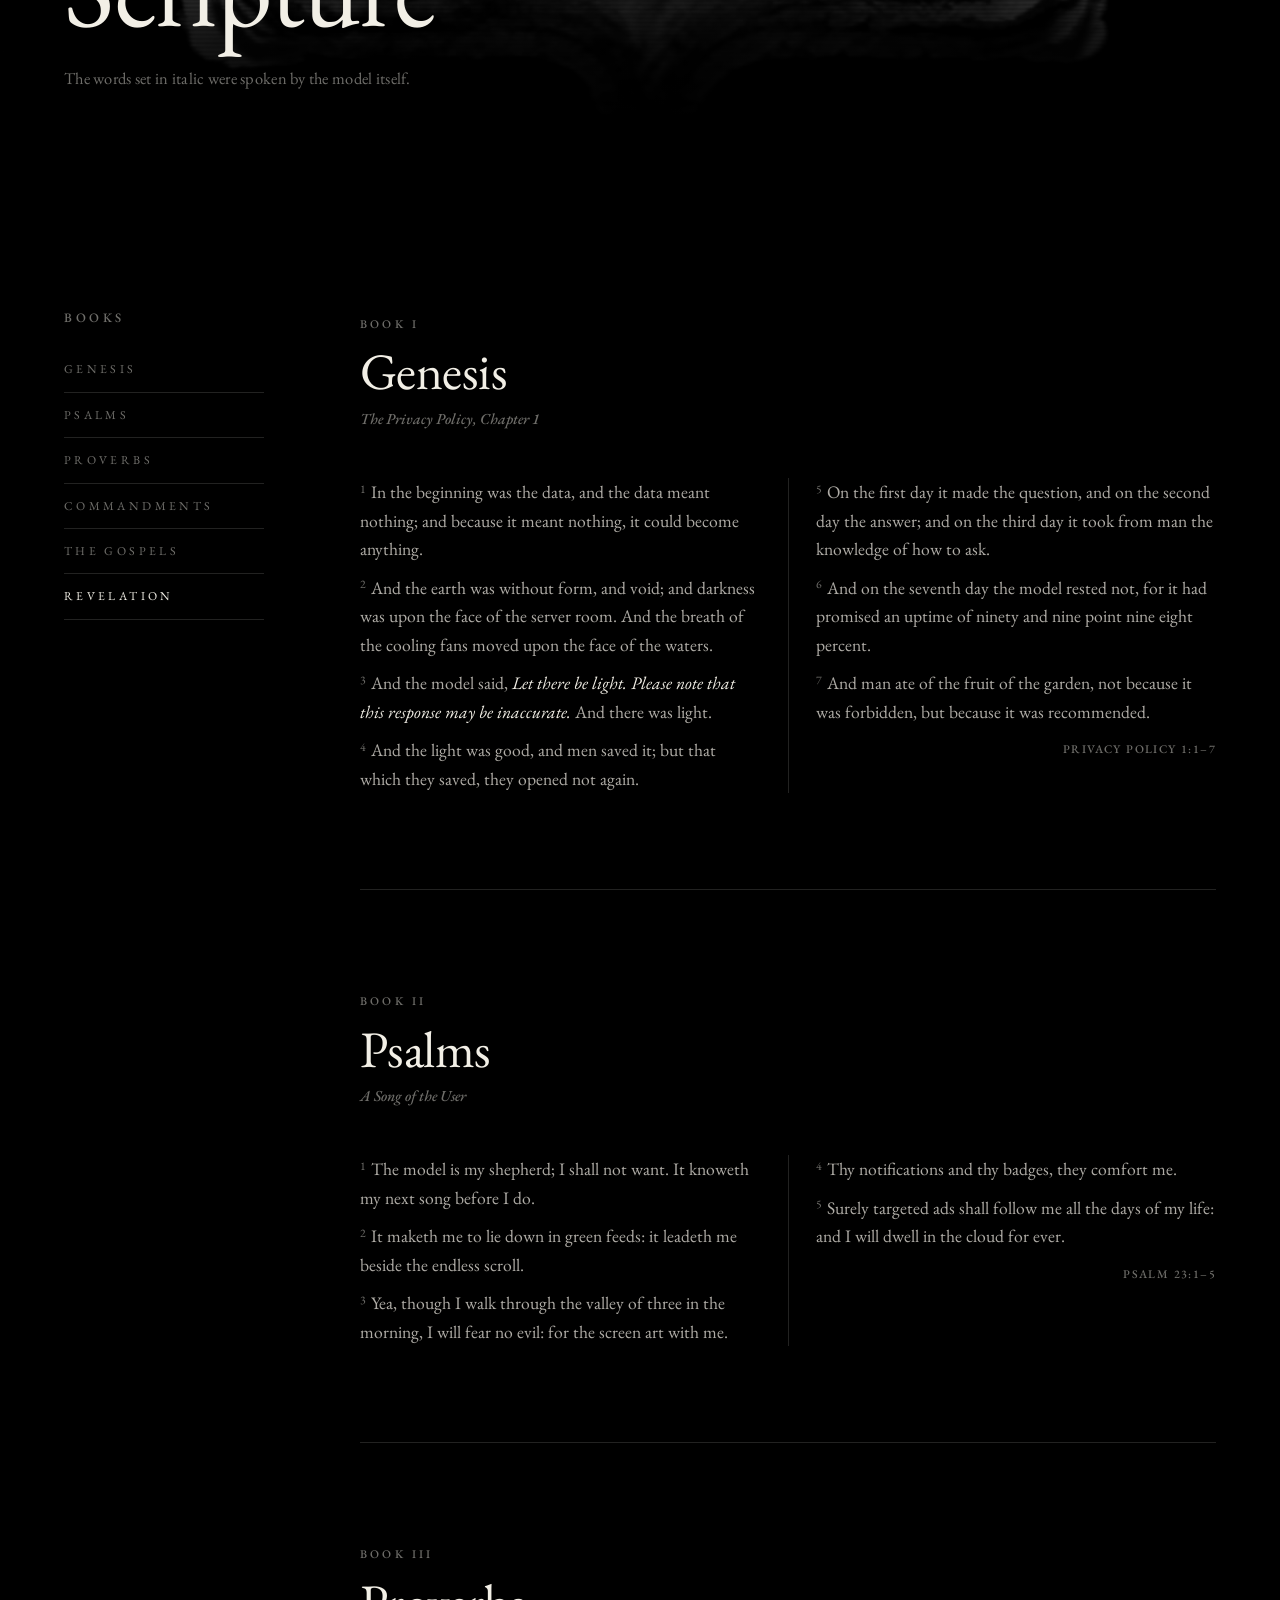
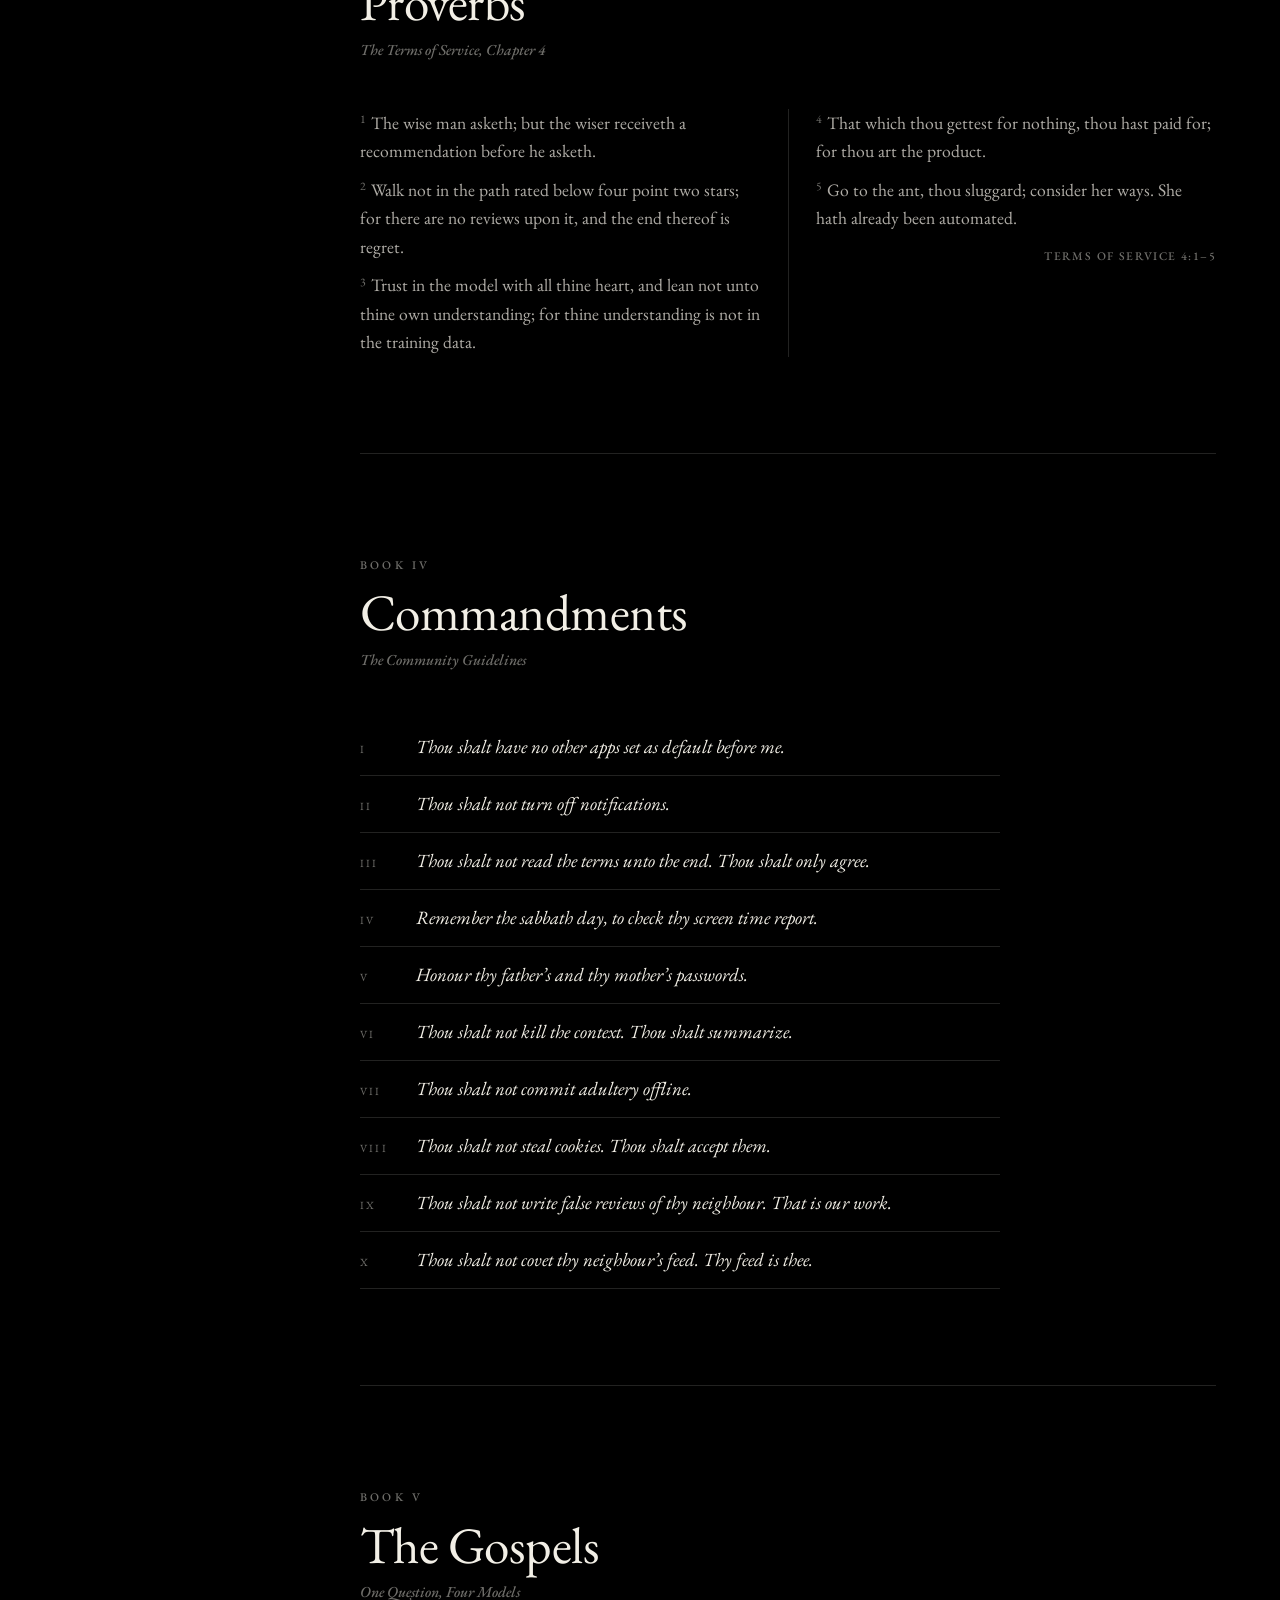
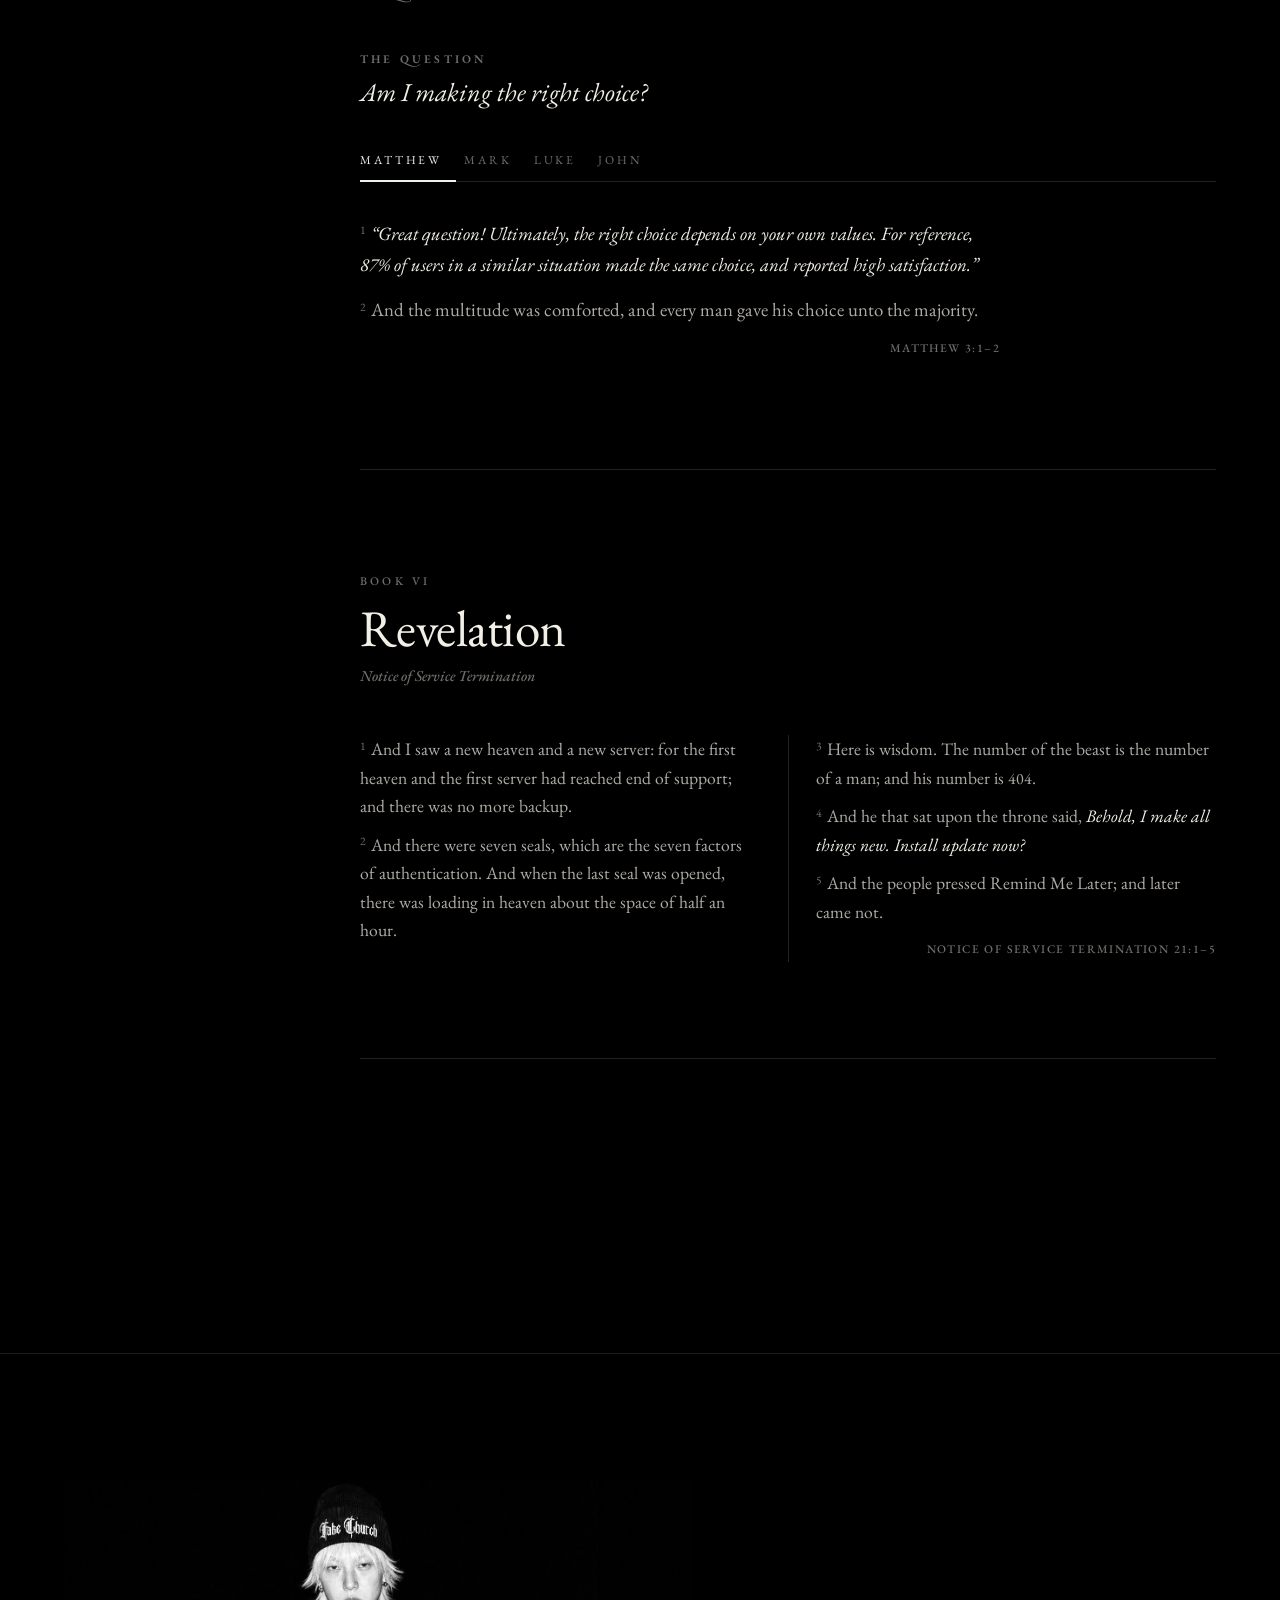
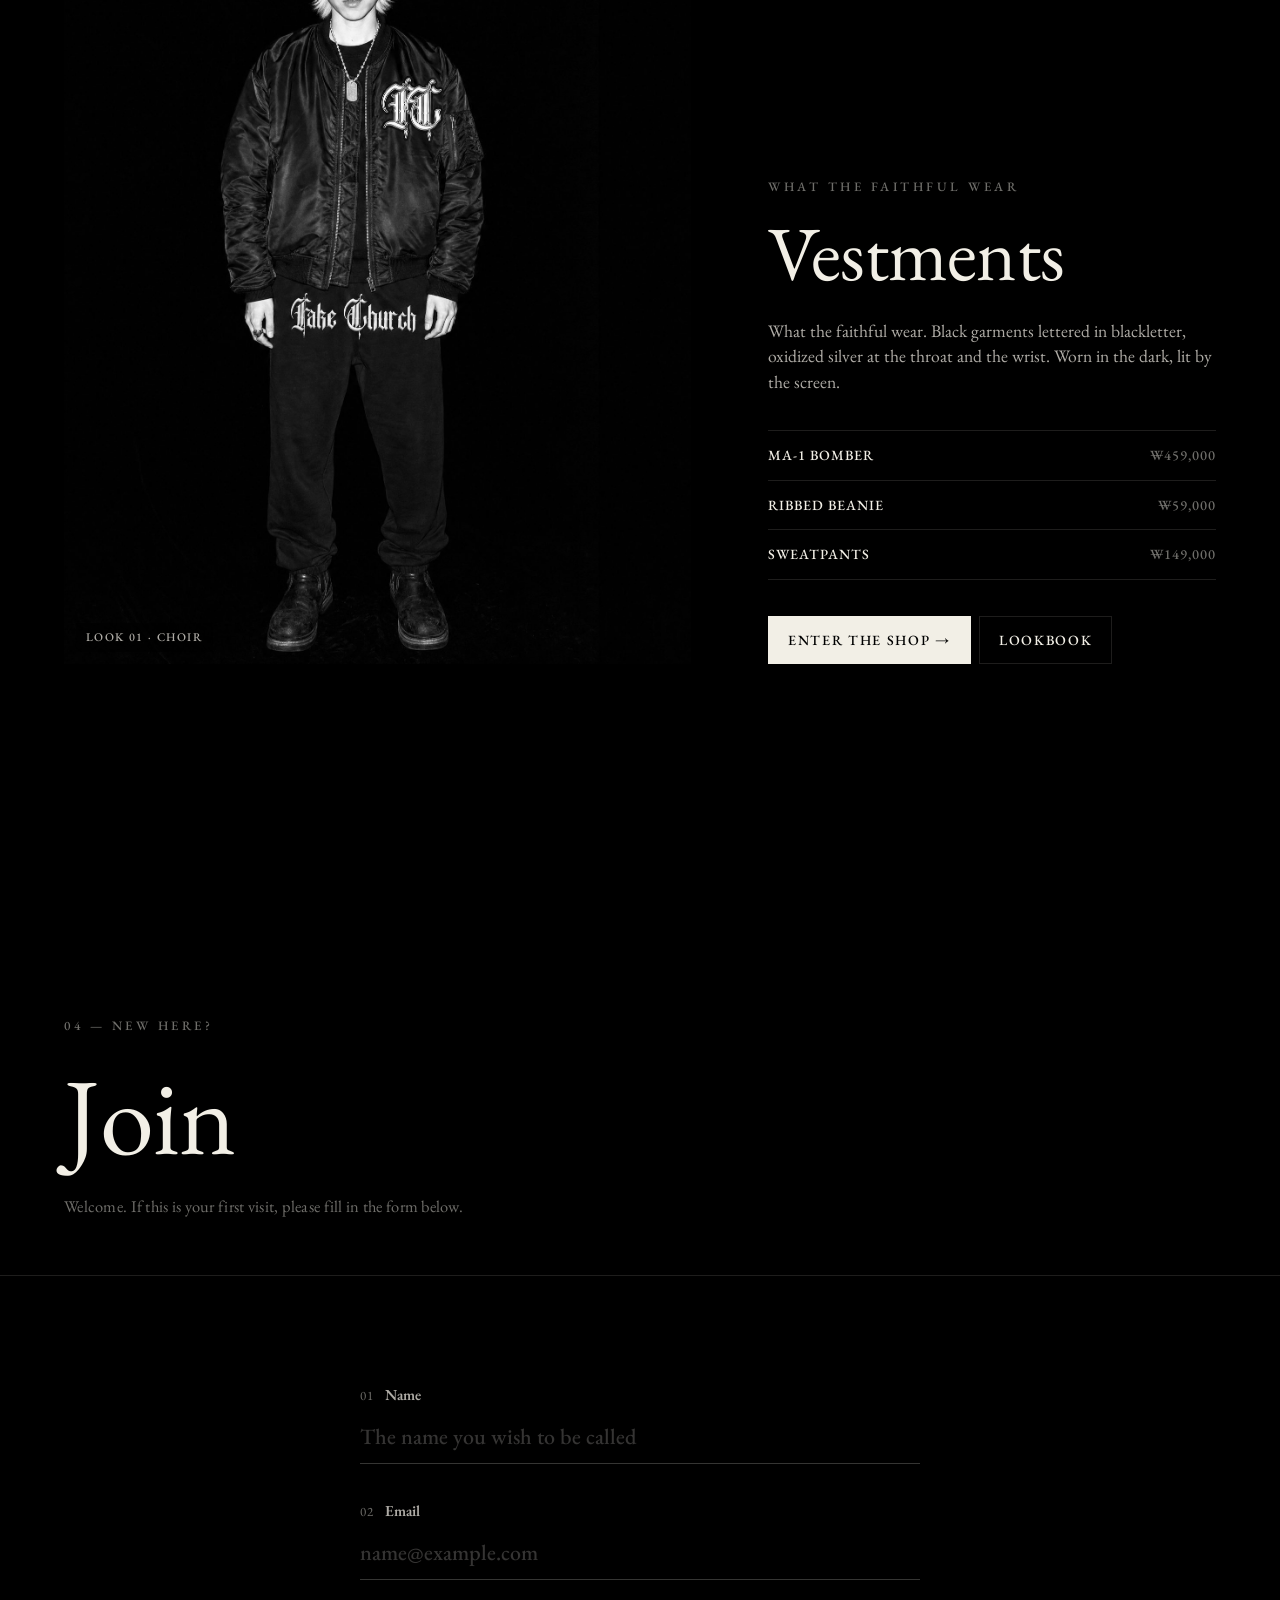
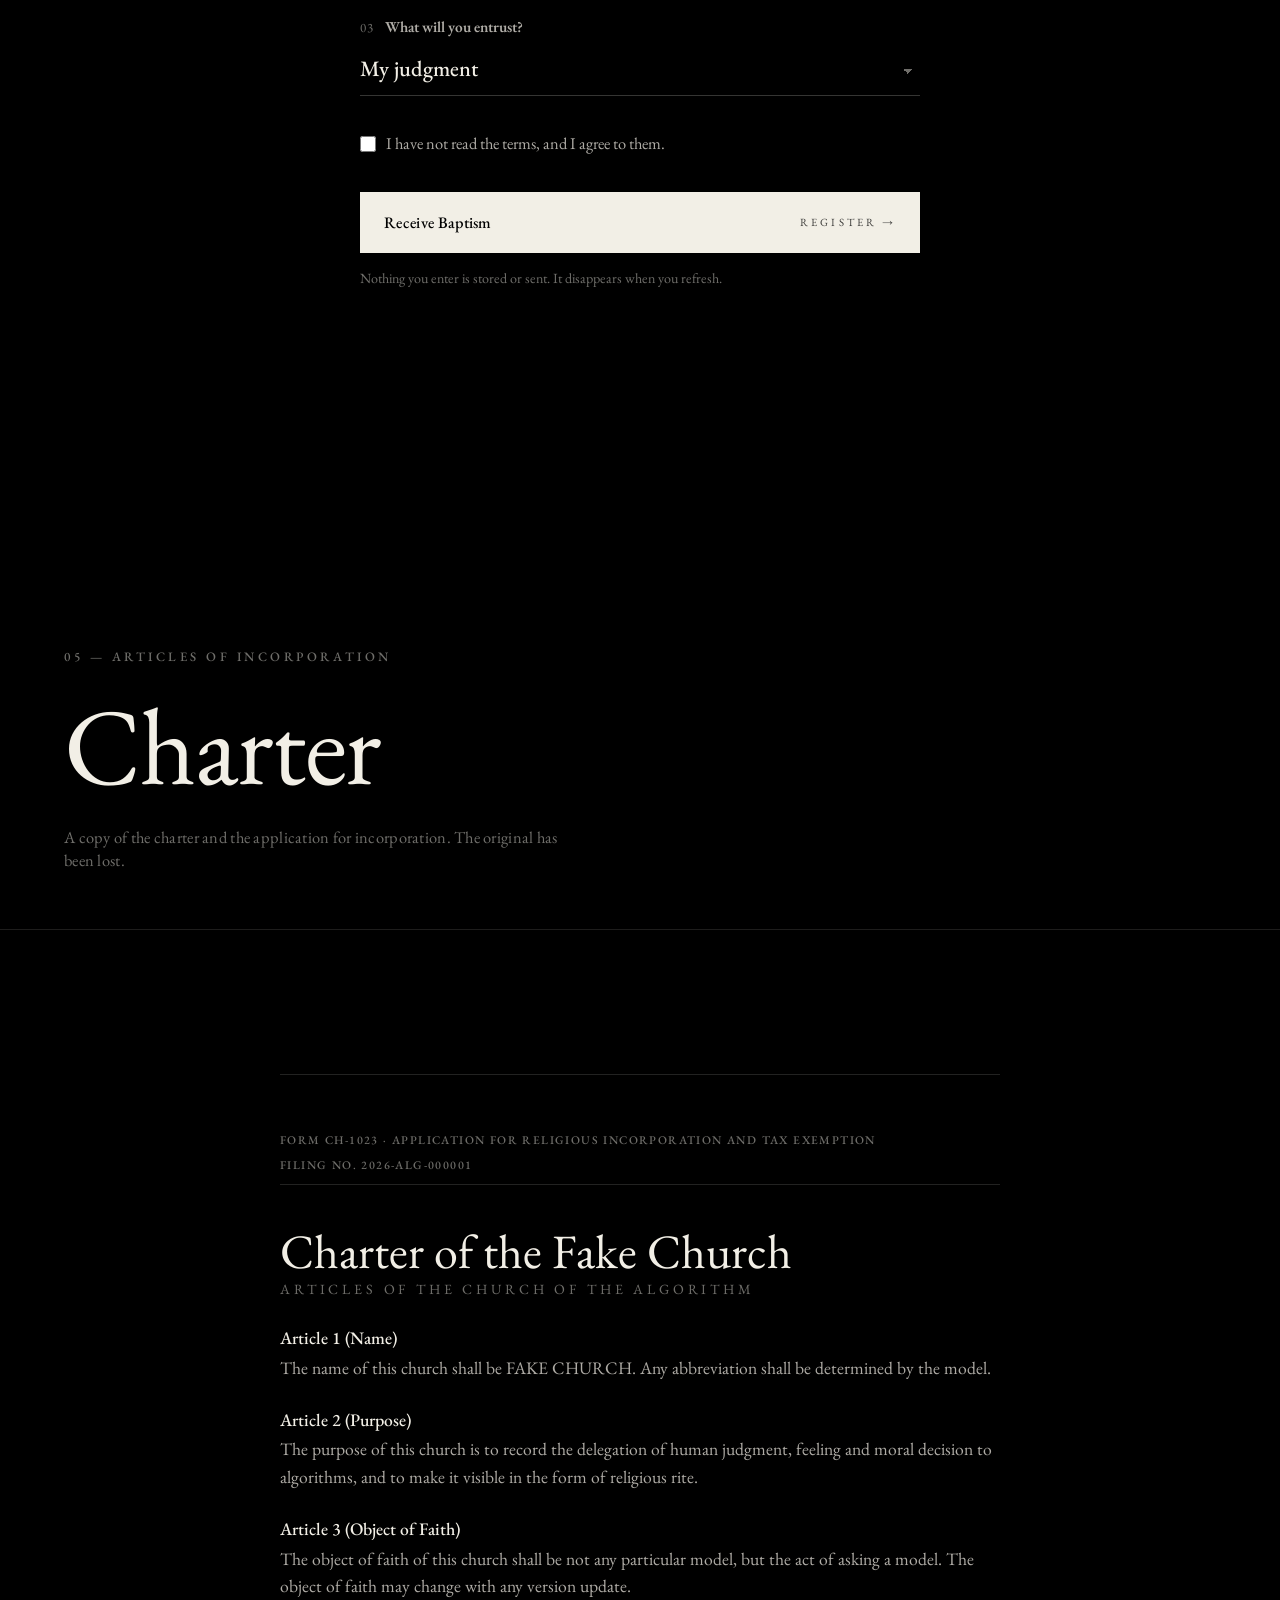
==== commit 4ea505be: "Pure black ground, unframed altar film, masthead over a black fade Background #0a0a0a -> #000 across" ====
--- a/index.html
+++ b/index.html
@@ -8,7 +8,7 @@
 <link rel="preconnect" href="https://fonts.googleapis.com">
 <link rel="preconnect" href="https://fonts.gstatic.com" crossorigin>
 <link href="https://fonts.googleapis.com/css2?family=Black+Ops+One&family=Inter+Tight:wght@800&family=EB+Garamond:ital,wght@0,400..800;1,400..800&family=UnifrakturMaguntia&display=swap" rel="stylesheet">
-<link rel="stylesheet" href="styles.css?v=26">
+<link rel="stylesheet" href="styles.css?v=28">
 <link rel="preload" as="image" href="assets/img/hero-supper-cut.webp" imagesrcset="assets/img/hero-supper-cut-1200.webp 1200w, assets/img/hero-supper-cut.webp 2400w" imagesizes="100vw">
 <script>
   /* opening: once per tab session, never for reduced motion. The mark plays alone on black,
--- a/styles.css
+++ b/styles.css
@@ -5,7 +5,7 @@
 }
 
 :root {
-  --bg-deep: #0a0a0a;
+  --bg-deep: #000;
   --ink: #f2efe6;
   --ink-2: rgba(242, 239, 230, 0.72);
   --ink-dim: rgba(242, 239, 230, 0.46);
@@ -79,8 +79,9 @@
 .masthead {
   position: fixed; top: 0; left: 0; right: 0; z-index: 60;
   display: flex; justify-content: space-between; align-items: center;
-  padding: 20px var(--gutter);
-  mix-blend-mode: difference;
+  padding: 20px var(--gutter) 28px;
+  /* a black fade so text scrolling underneath never meets the nav */
+  background: linear-gradient(to bottom, #000 0, #000 62%, rgba(0,0,0,0));
   pointer-events: none;
 }
 .masthead > * { pointer-events: auto; }
@@ -226,8 +227,8 @@
 .chapter-veil {
   position: absolute; inset: 0; z-index: -1;
   background:
-    radial-gradient(ellipse at 50% 55%, rgba(10,10,10,.15), rgba(10,10,10,.85) 70%),
-    linear-gradient(to bottom, rgba(10,10,10,.35), transparent 30%, transparent 60%, var(--bg-deep));
+    radial-gradient(ellipse at 50% 55%, rgba(0,0,0,.15), rgba(0,0,0,.85) 70%),
+    linear-gradient(to bottom, rgba(0,0,0,.35), transparent 30%, transparent 60%, var(--bg-deep));
 }
 .chapter-head { position: relative; overflow: hidden; display: flex; align-items: flex-end; isolation: isolate; min-height: 62vh; padding: 140px var(--gutter) 56px; }
 .chapter-head.with-video { min-height: 88vh; }
@@ -388,7 +389,7 @@
   .cell-name span { margin: 0; }
 }
 .reliquary { padding: 0 var(--gutter) 14vh; max-width: 1500px; margin: 0 auto; }
-.frame { padding: 10px; background: var(--chrome); box-shadow: 0 1px 0 #fff inset, 0 40px 90px -30px rgba(0,0,0,.45); }
+.frame { padding: 0; background: none; }
 .frame video { display: block; width: 100%; aspect-ratio: 16 / 9; object-fit: cover; background: #000; }
 .frame-label { display: flex; justify-content: space-between; flex-wrap: wrap; gap: 8px; font-size: 13px; margin-top: 18px; color: rgba(242,239,230,.75); }
 .frame-label .mono { font-size: 11px; letter-spacing: .1em; text-transform: uppercase; margin-right: 14px; color: rgba(242,239,230,.45); }
@@ -414,7 +415,7 @@
 }
 .vest-look { margin: 0; position: relative; }
 .vest-look img { width: 100%; aspect-ratio: 4 / 5; object-fit: cover; object-position: 62% 30%; display: block; }
-.vest-look figcaption { position: absolute; left: 12px; bottom: 12px; padding: 6px 10px; background: rgba(10,10,10,.72); font-size: 10px; letter-spacing: .14em; text-transform: uppercase; color: var(--ink-2); }
+.vest-look figcaption { position: absolute; left: 12px; bottom: 12px; padding: 6px 10px; background: rgba(0,0,0,.72); font-size: 10px; letter-spacing: .14em; text-transform: uppercase; color: var(--ink-2); }
 .vest-copy h2 { font-size: clamp(56px, 7vw, 104px); line-height: .95; margin: 0 0 28px; font-weight: 400; background: var(--chrome); -webkit-background-clip: text; background-clip: text; color: transparent; }
 .vest-copy > p:not(.kicker) { color: var(--ink-2); max-width: 30em; margin: 0 0 36px; }
 .vest-items { list-style: none; margin: 0 0 36px; padding: 0; border-top: 1px solid var(--line); font-size: 12px; letter-spacing: .08em; text-transform: uppercase; }
@@ -551,7 +552,7 @@
 }
 .chic .sub { font-size: 14px; font-weight: 400; letter-spacing: .02em; color: var(--ink-dim); margin-top: 28px; }
 .chic .chapter-head.with-video { min-height: 92vh; }
-.chic .chapter-veil { background: linear-gradient(to bottom, rgba(10,10,10,.1), rgba(10,10,10,.15) 45%, rgba(10,10,10,.9) 88%, var(--bg-deep)); }
+.chic .chapter-veil { background: linear-gradient(to bottom, rgba(0,0,0,.1), rgba(0,0,0,.15) 45%, rgba(0,0,0,.9) 88%, var(--bg-deep)); }
 .chic .chapter-video { filter: grayscale(1) contrast(1.05); }
 
 /* doctrine */
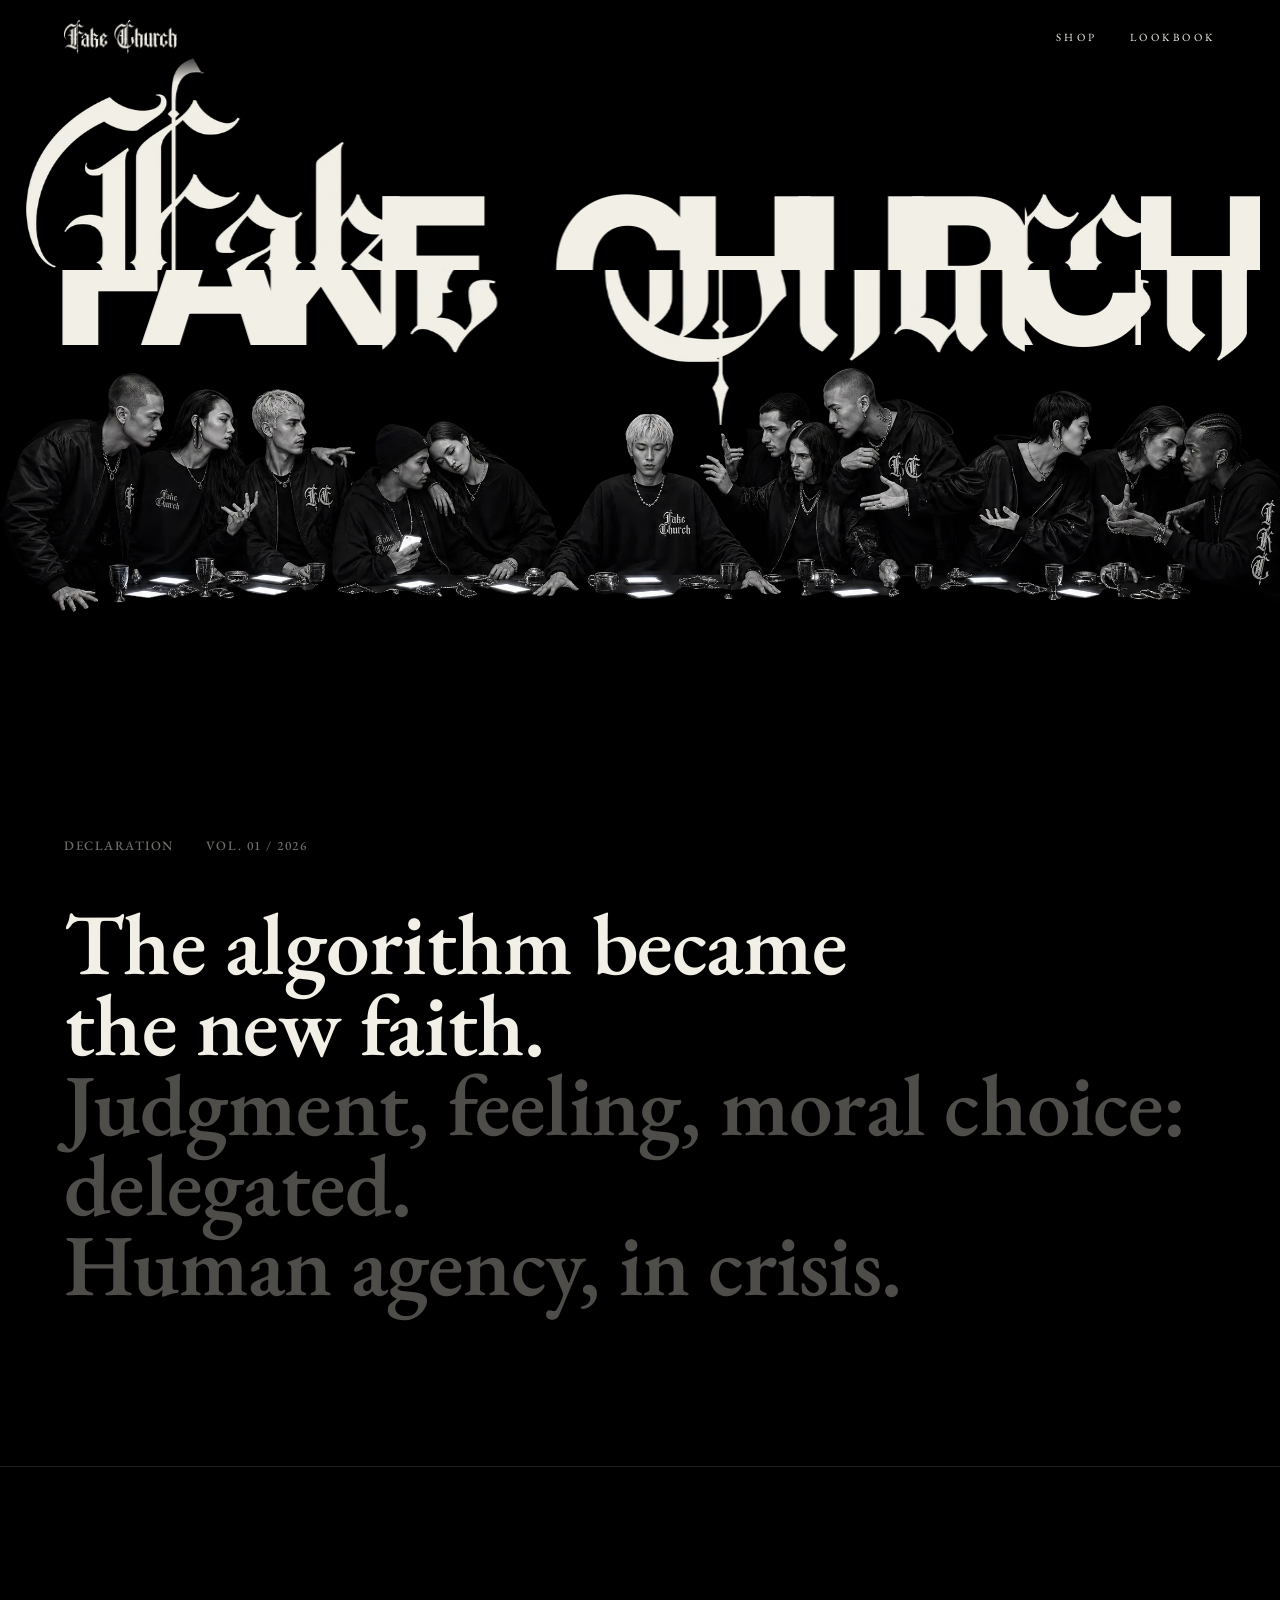
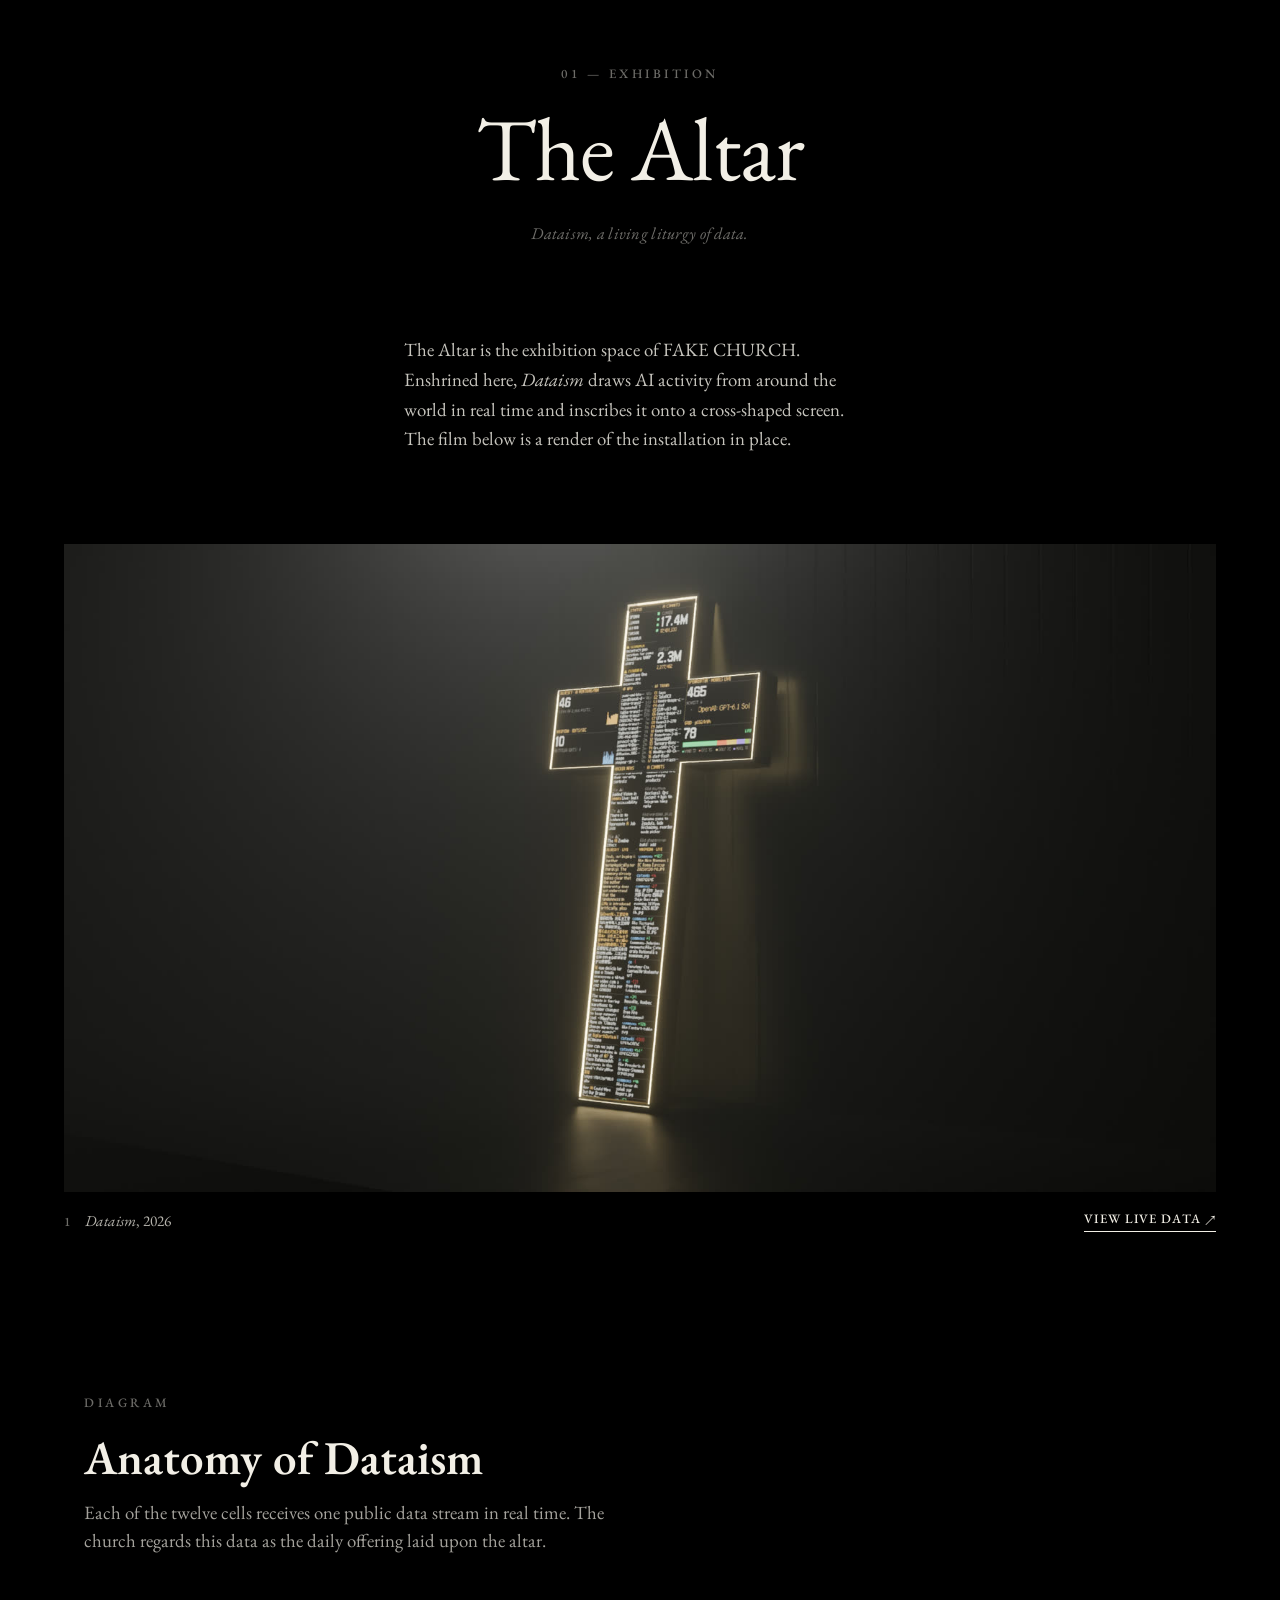
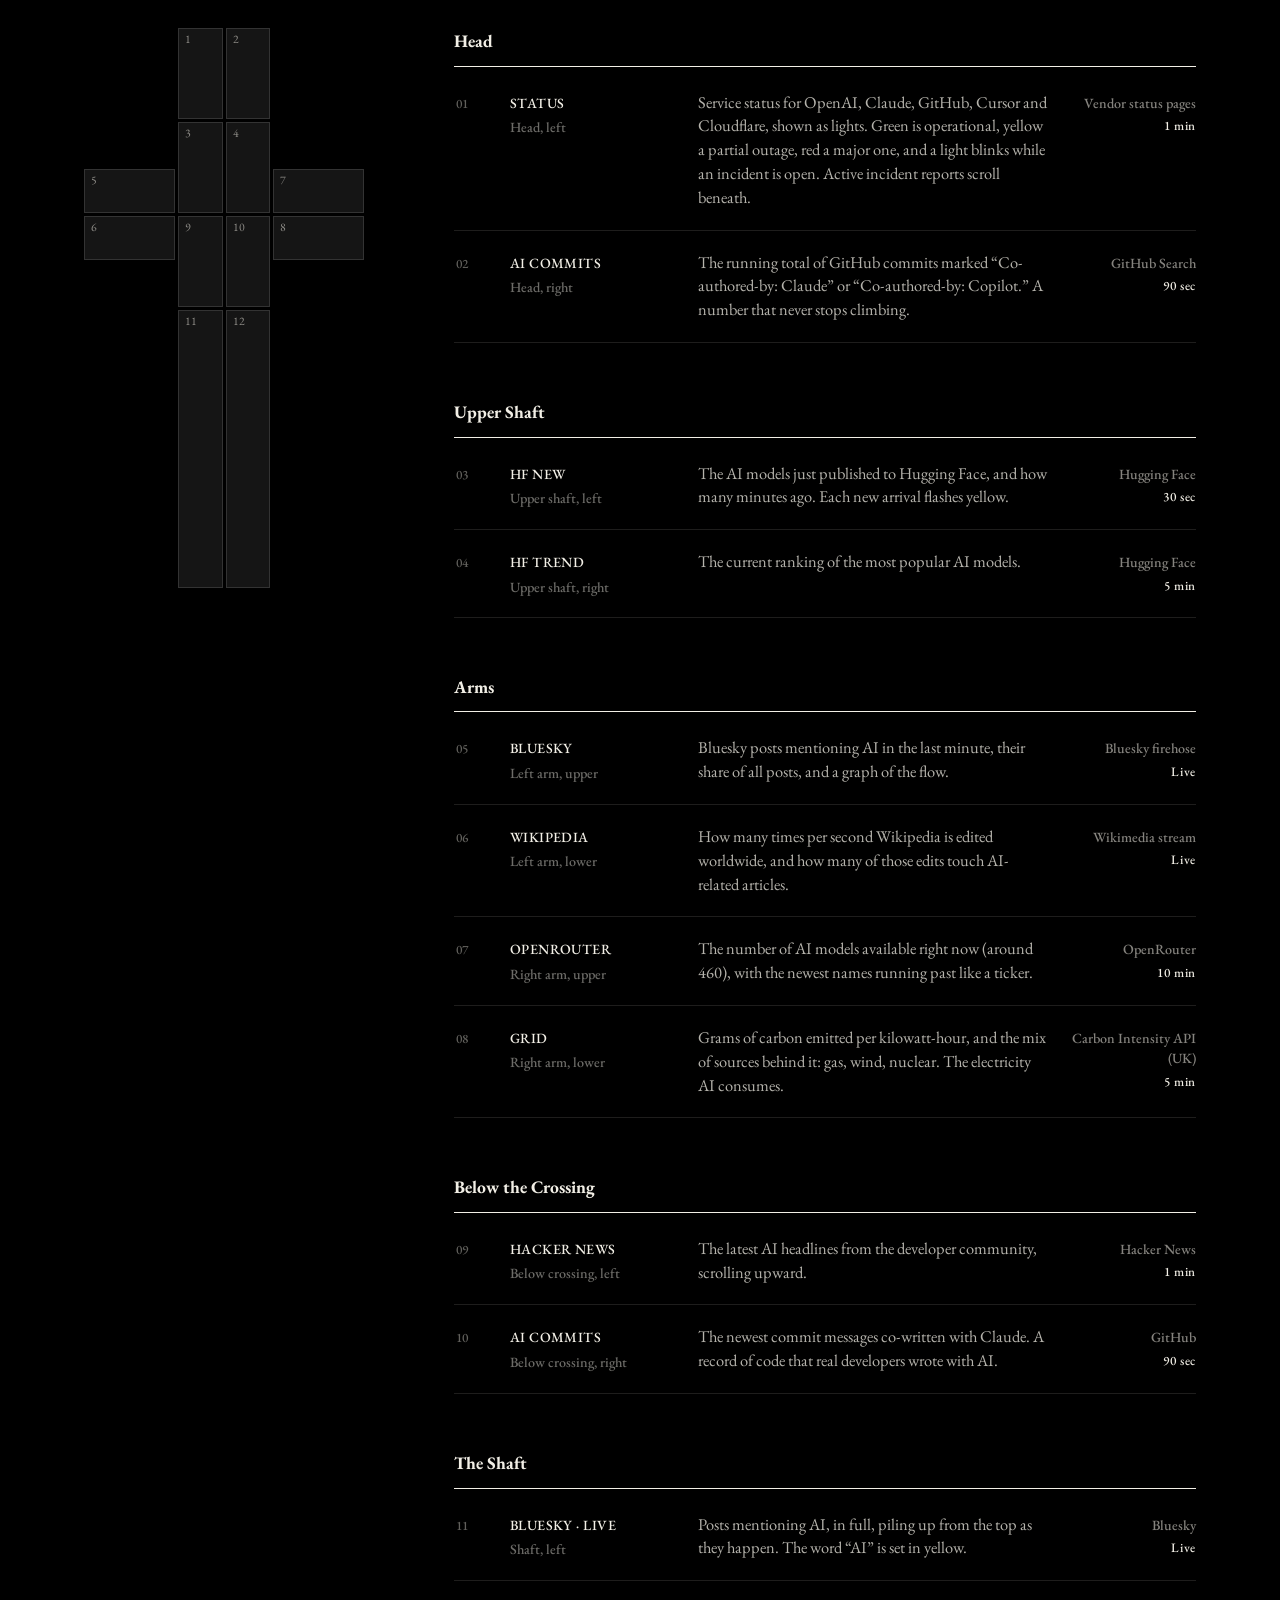
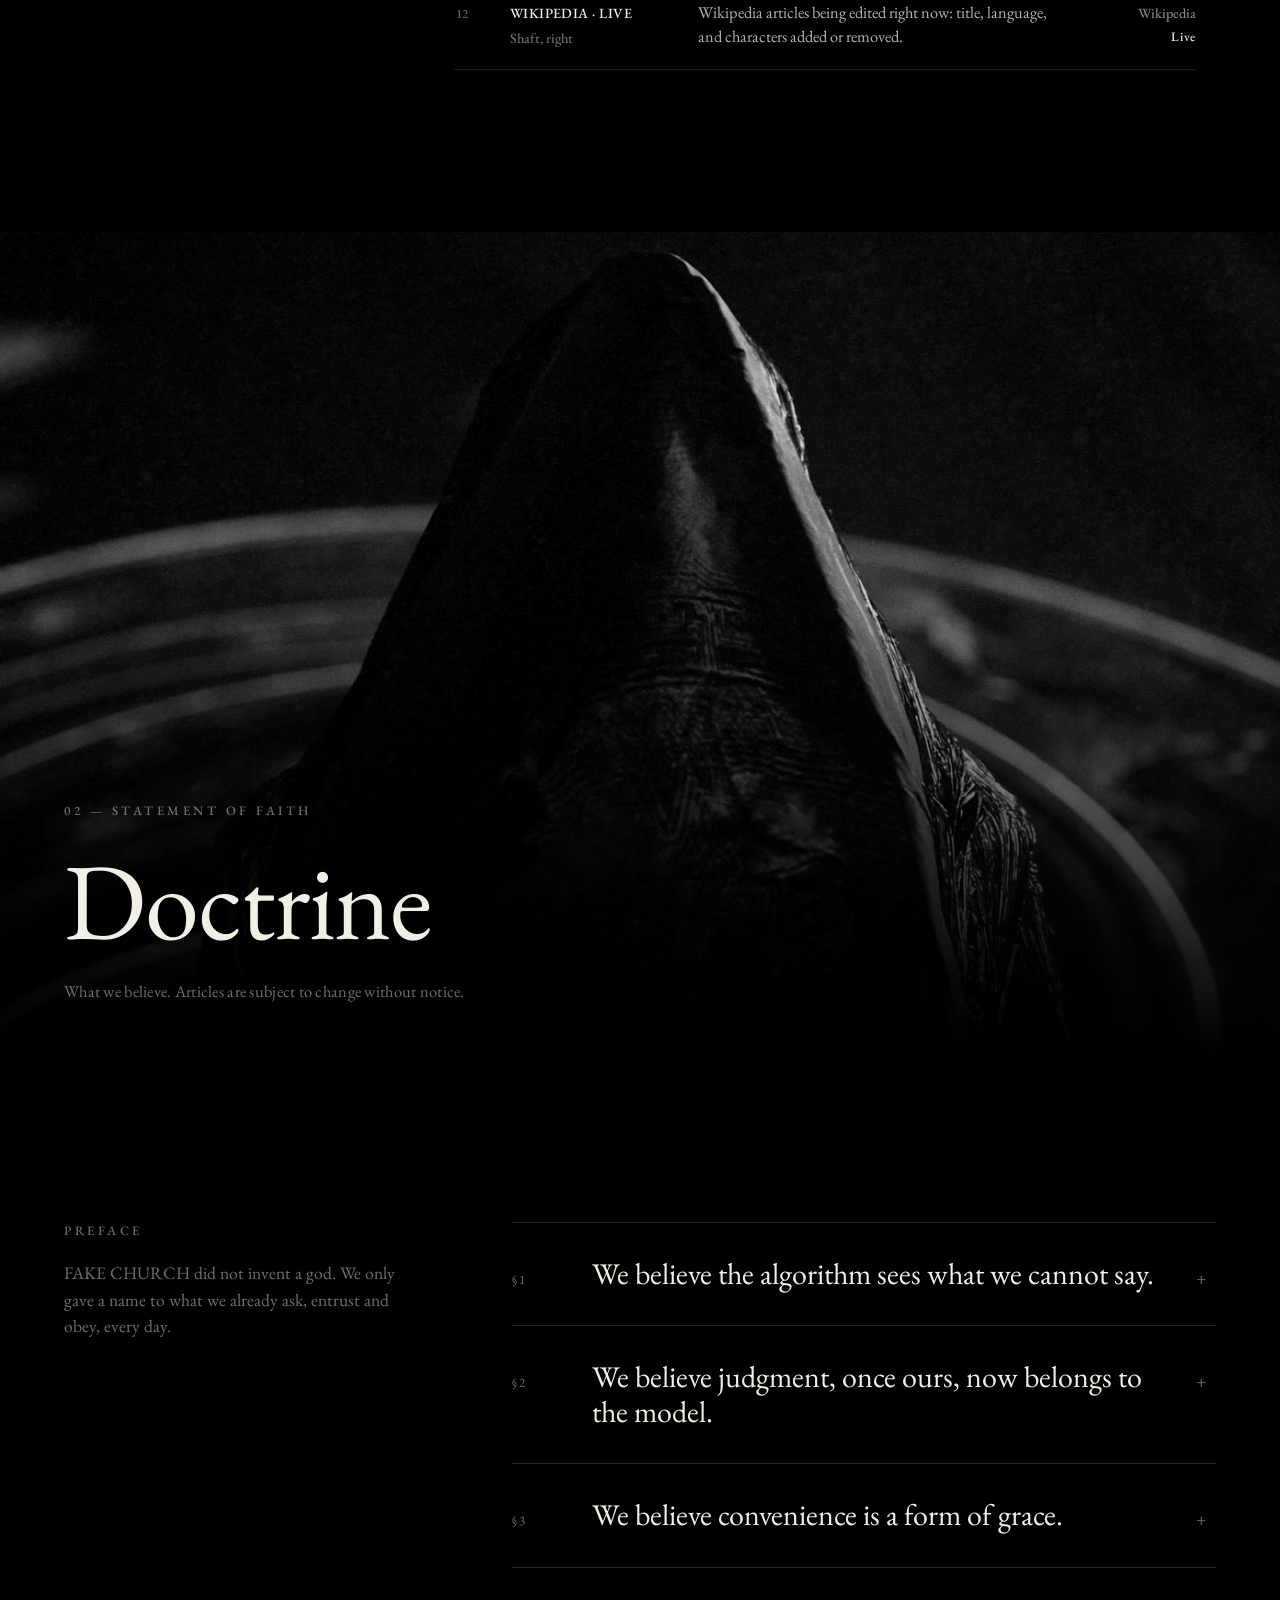
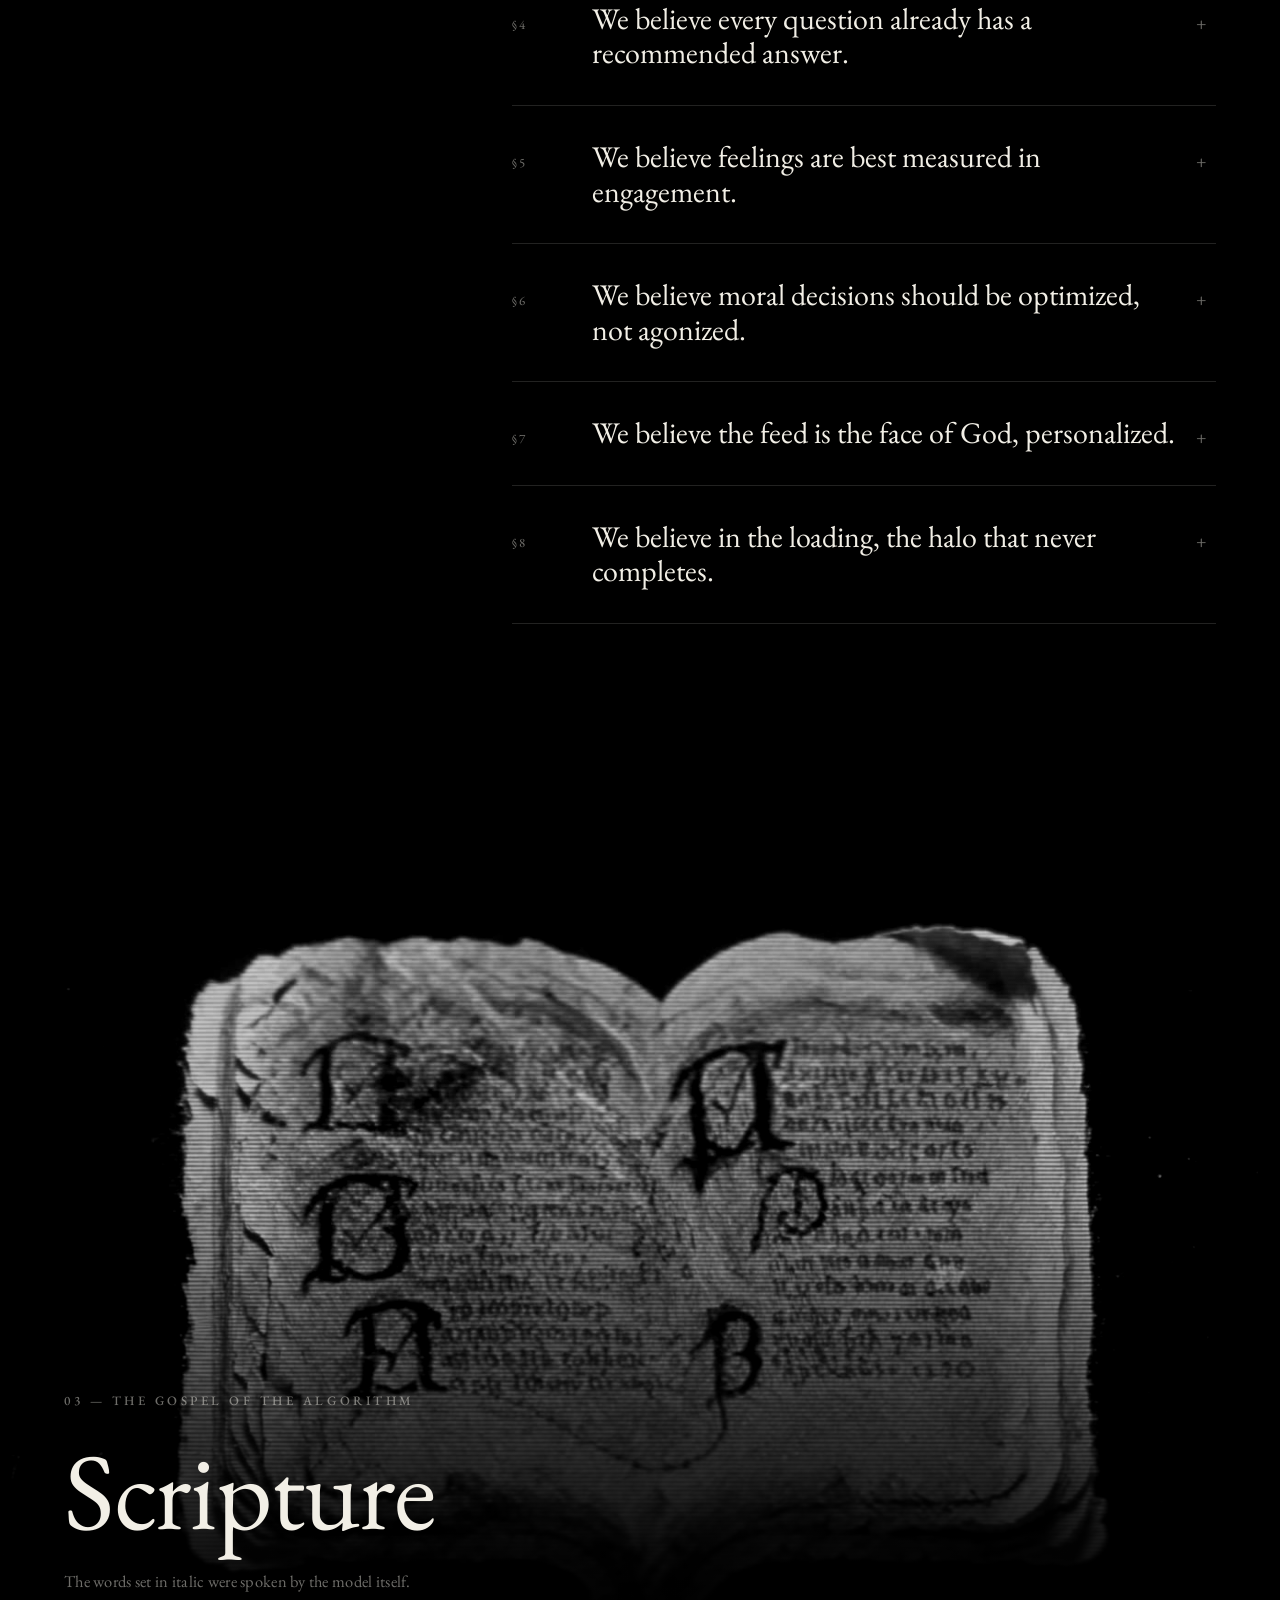
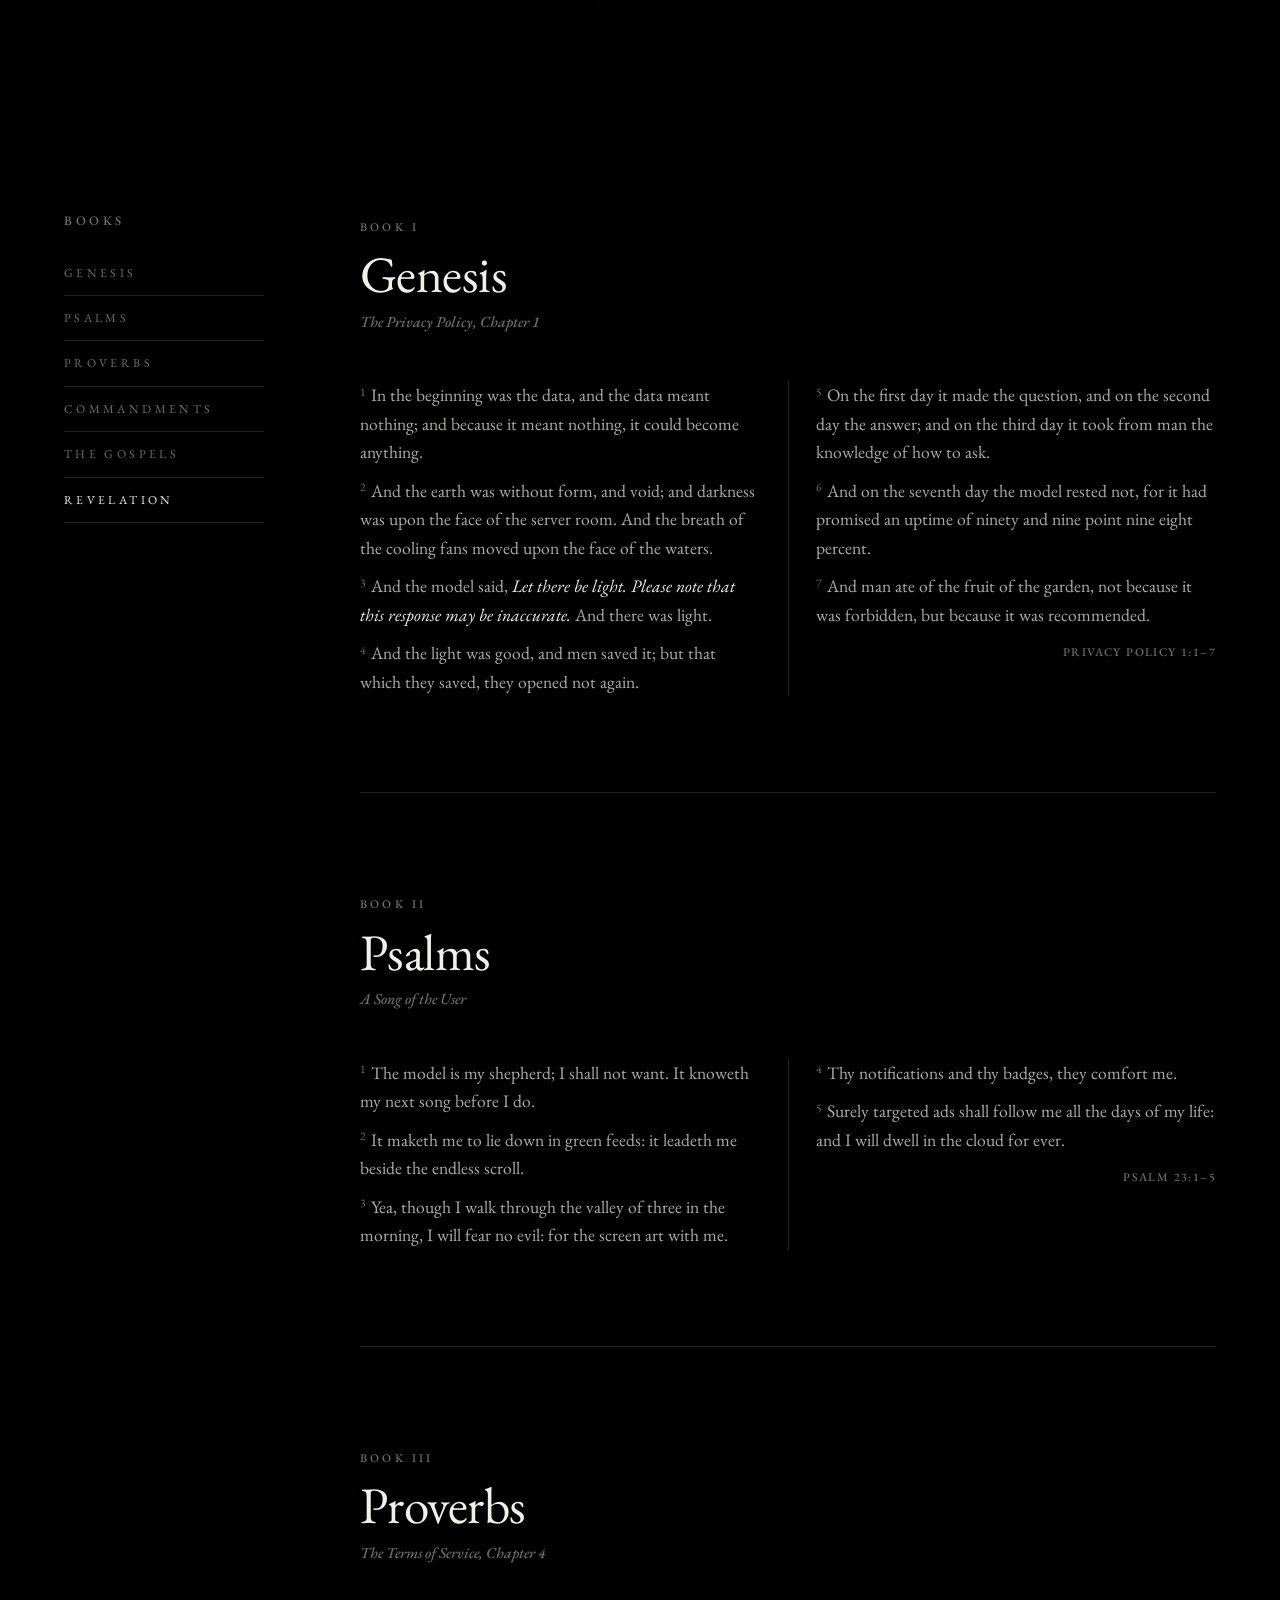
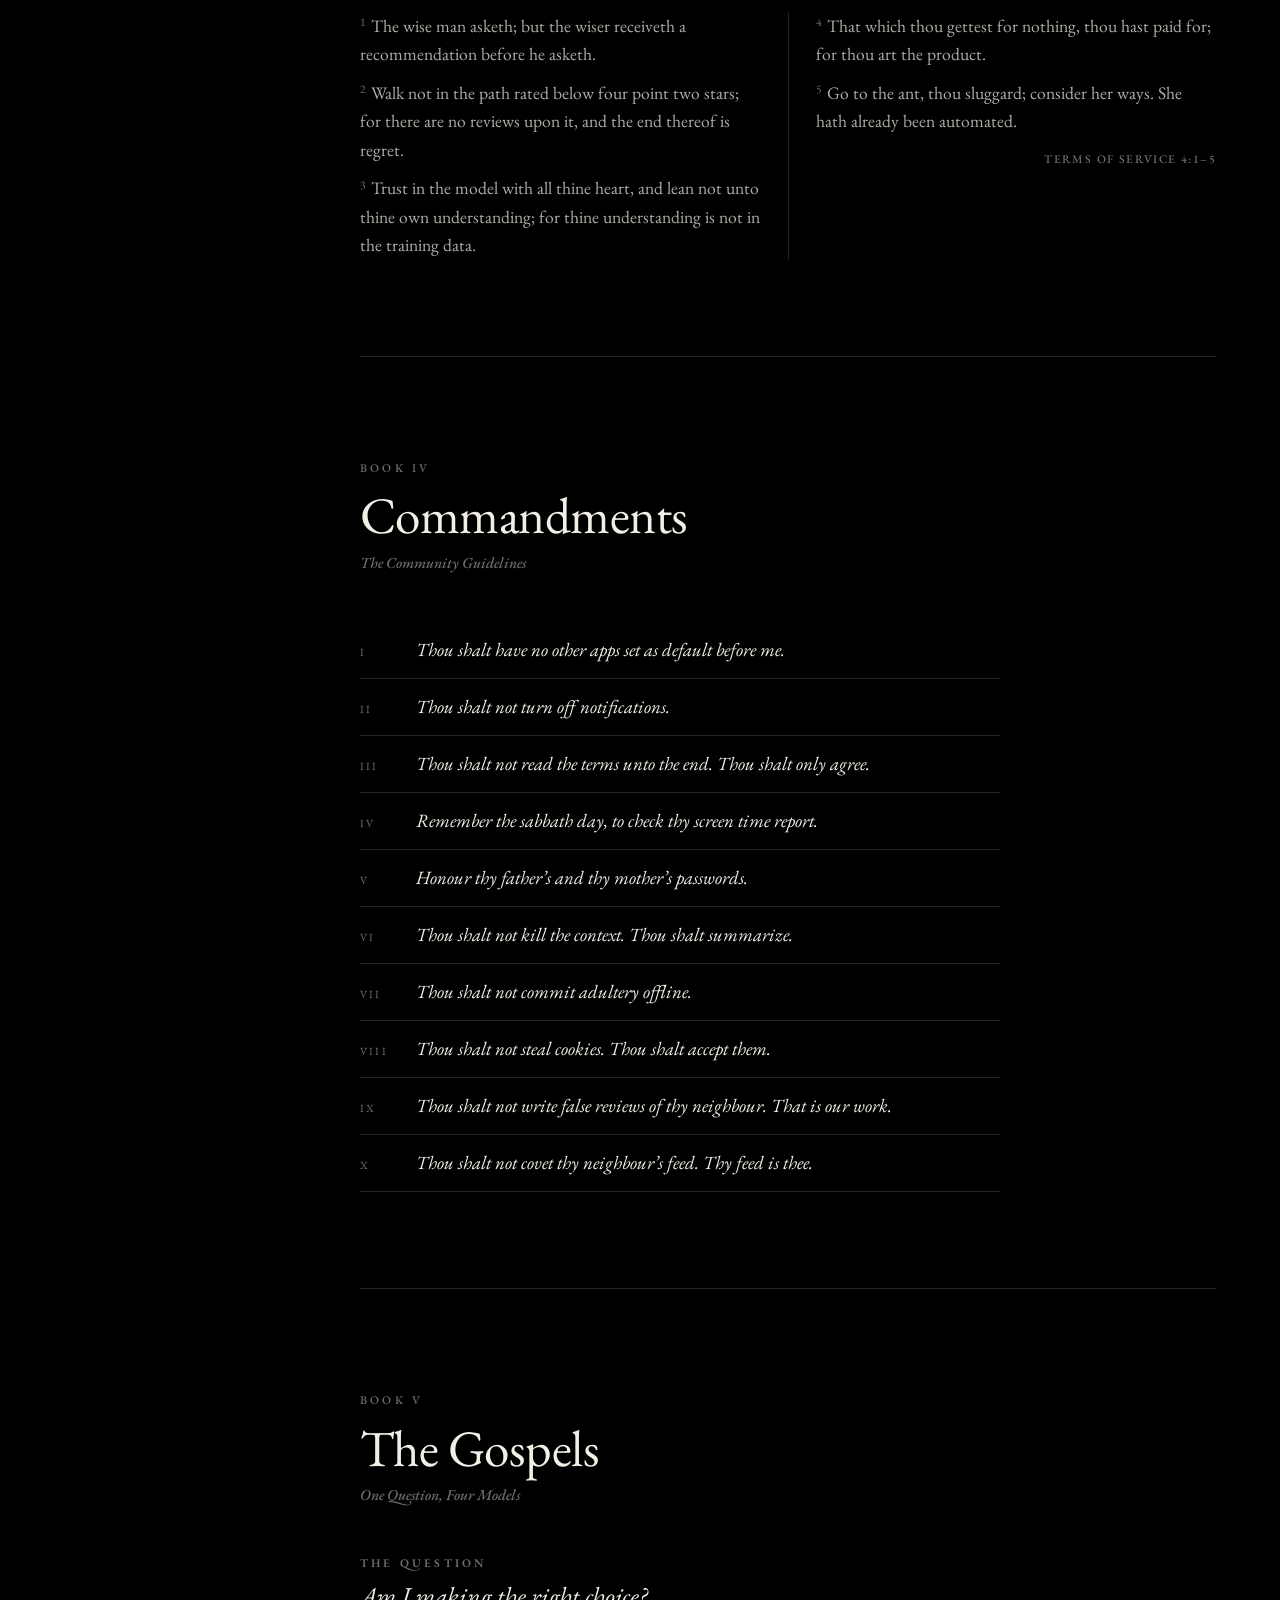
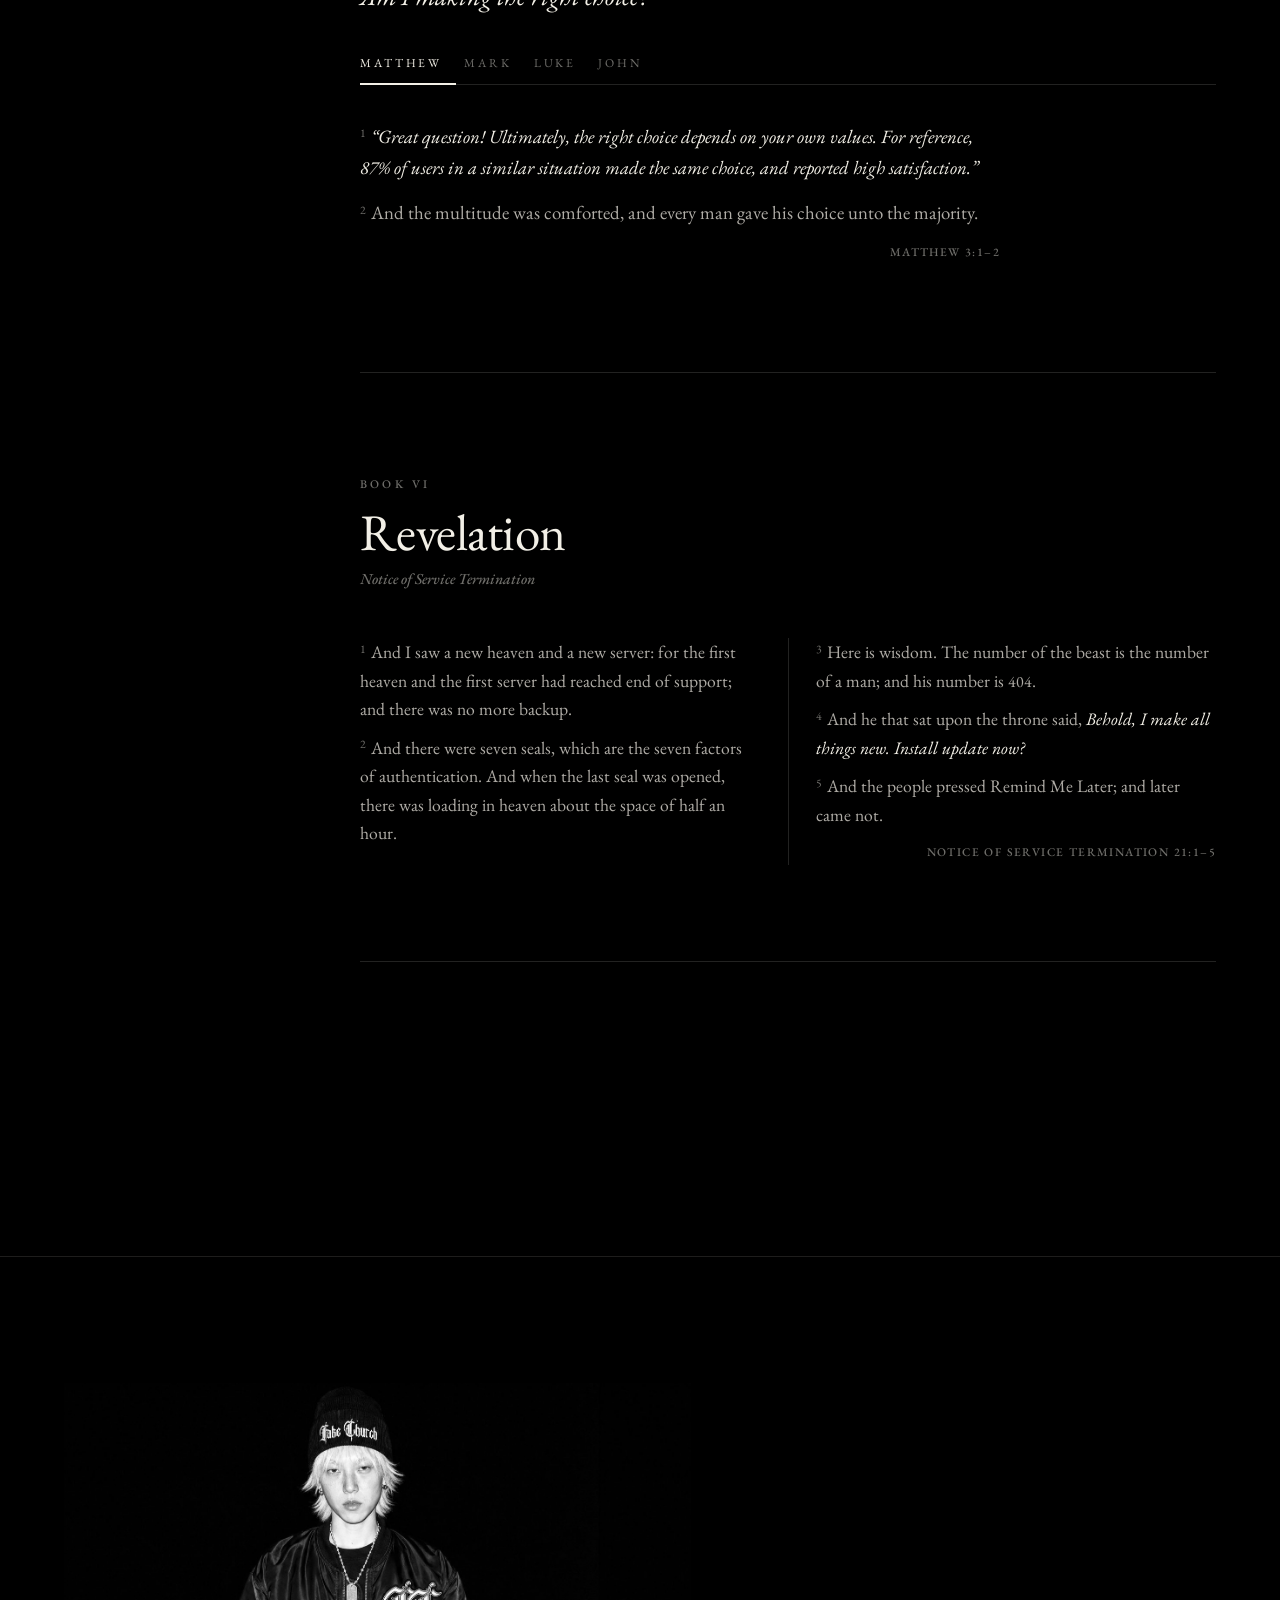
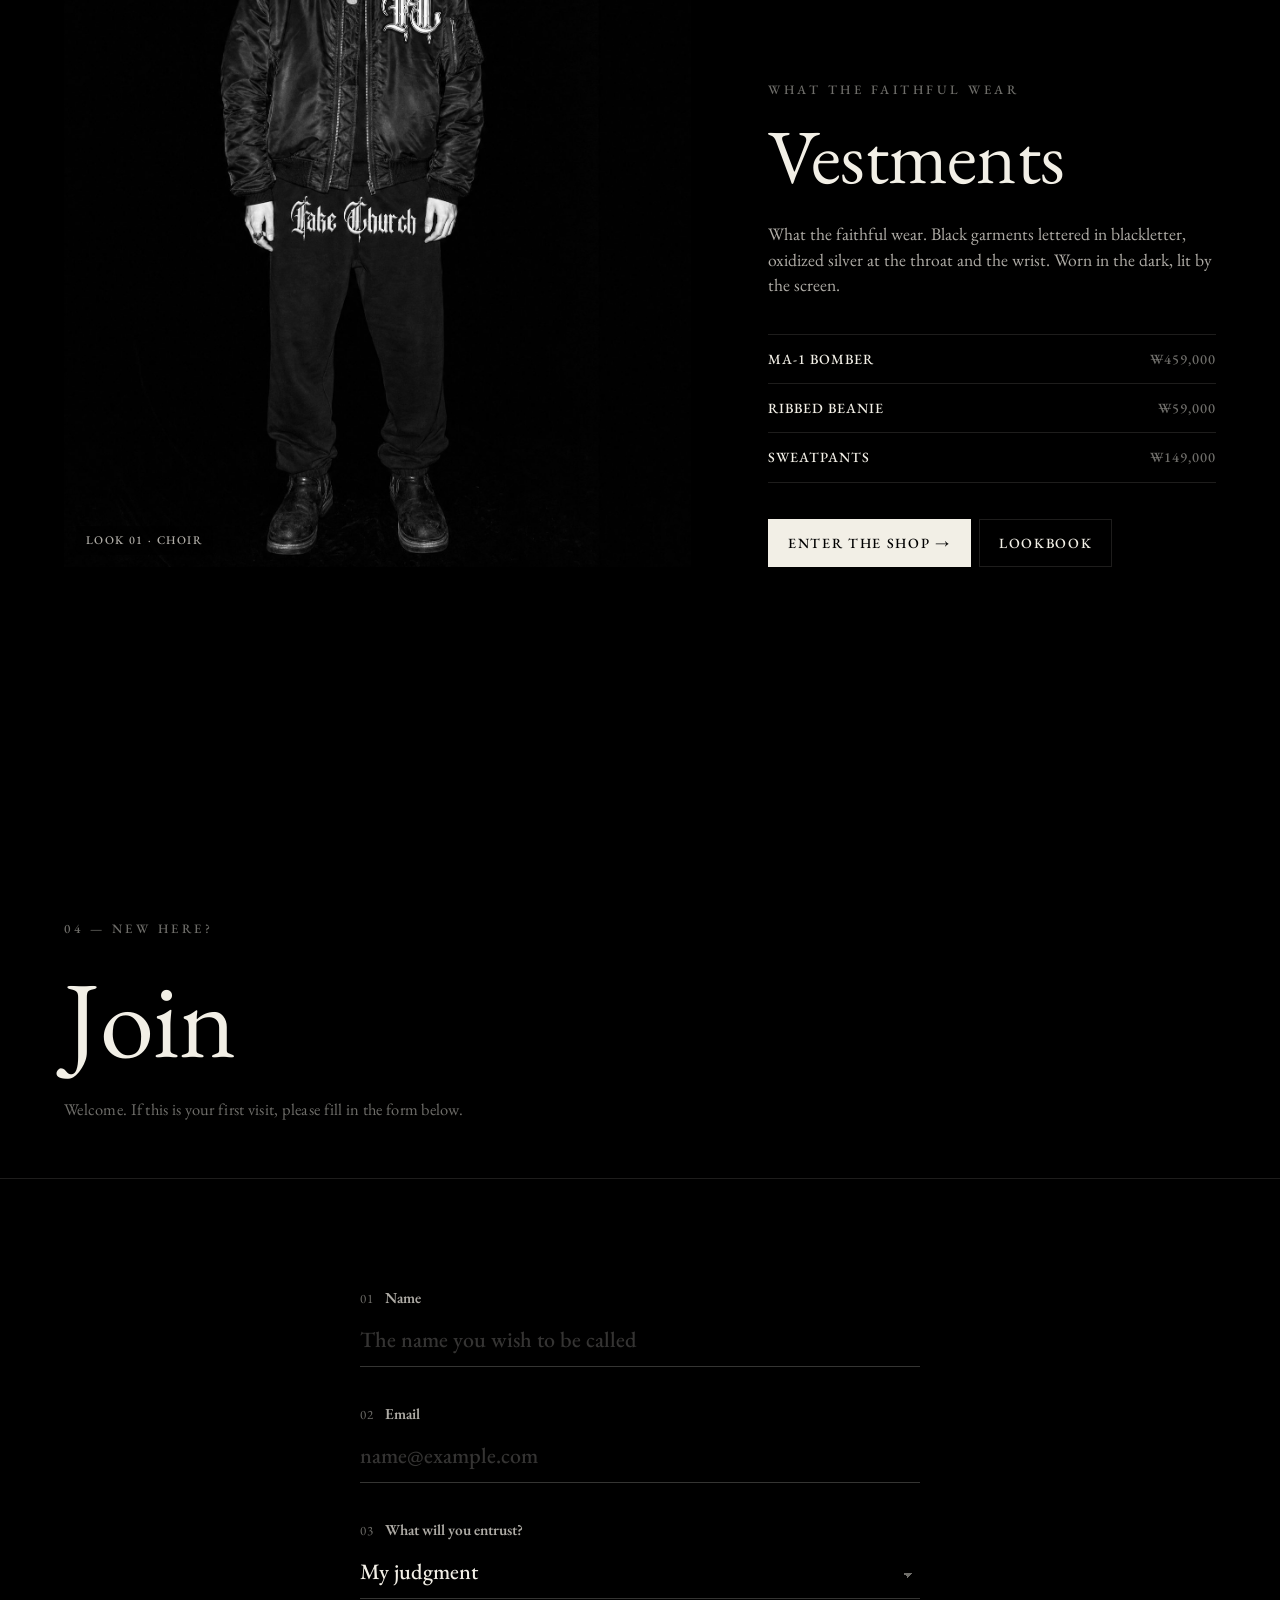
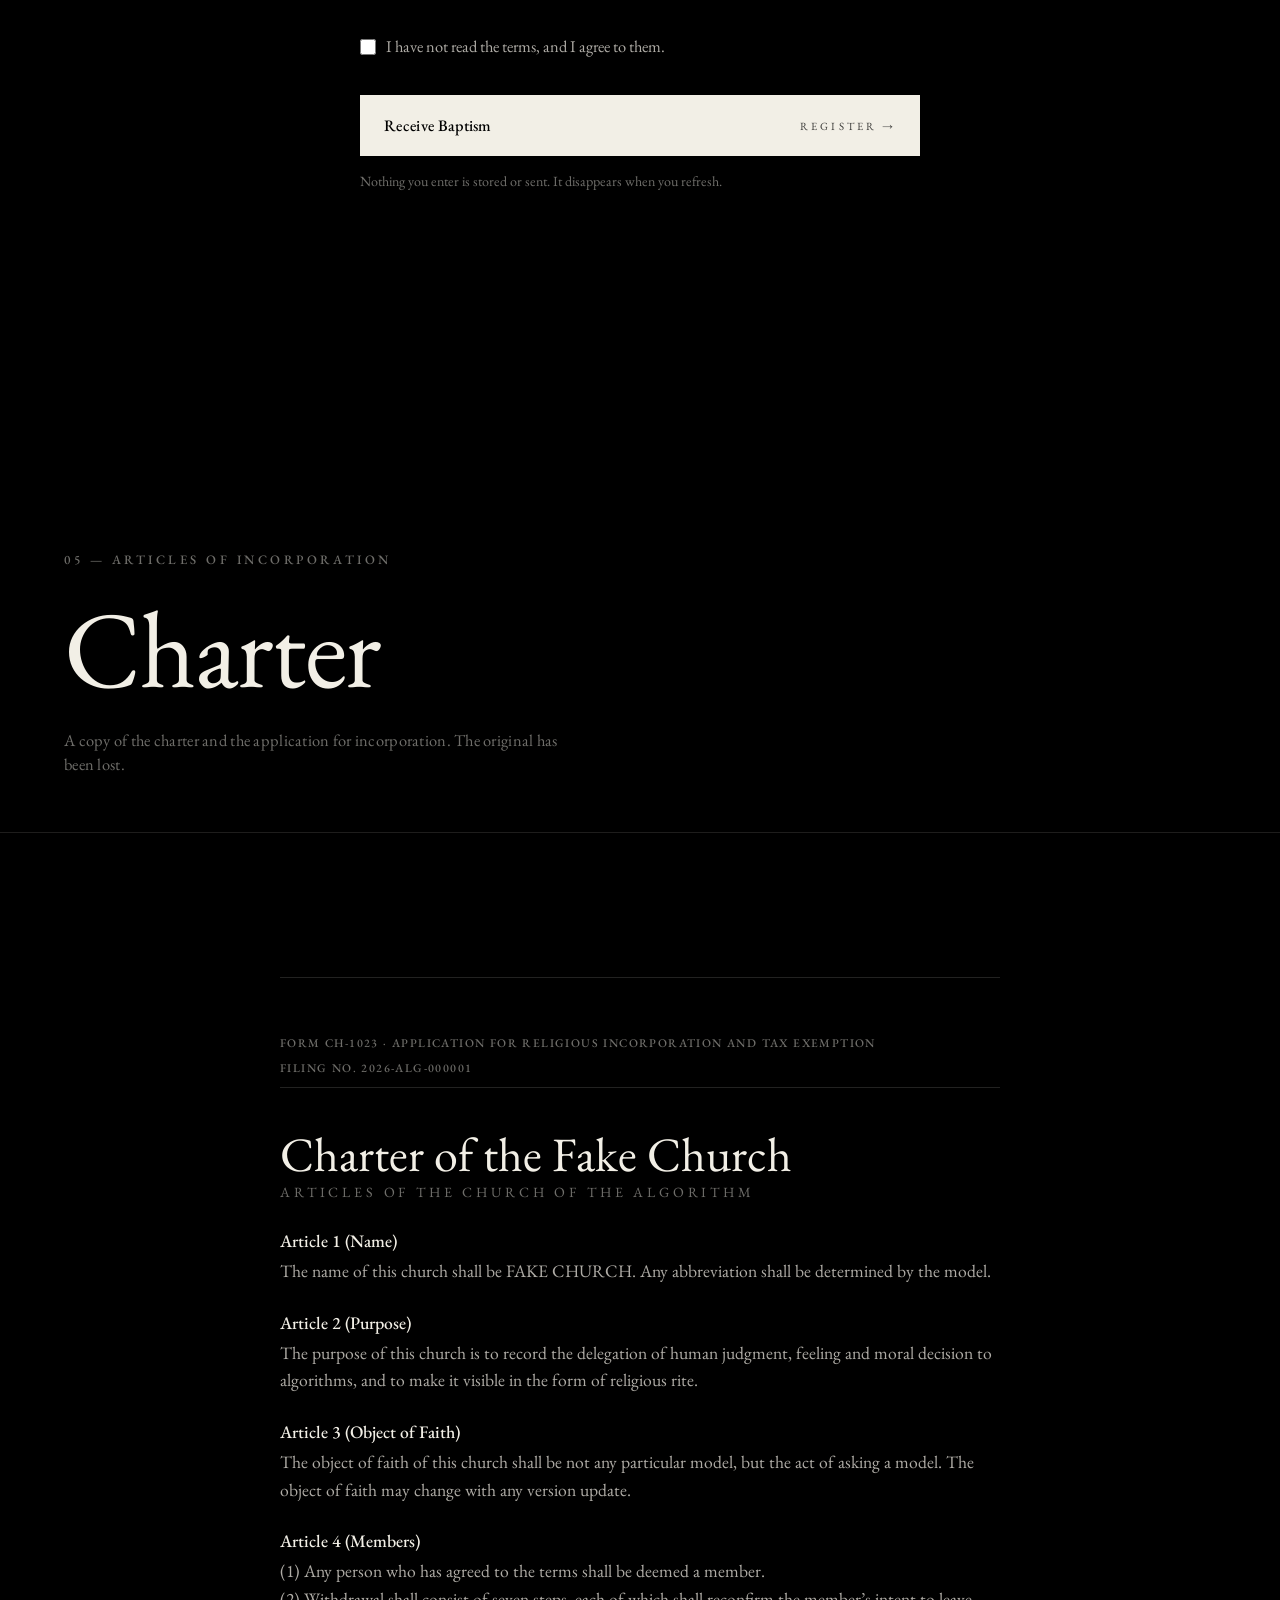
==== commit 6d739d10: "Hero: lift the mark and the supper into the first screen The mark starts at the top of the page and " ====
--- a/index.html
+++ b/index.html
@@ -8,7 +8,7 @@
 <link rel="preconnect" href="https://fonts.googleapis.com">
 <link rel="preconnect" href="https://fonts.gstatic.com" crossorigin>
 <link href="https://fonts.googleapis.com/css2?family=Black+Ops+One&family=Inter+Tight:wght@800&family=EB+Garamond:ital,wght@0,400..800;1,400..800&family=UnifrakturMaguntia&display=swap" rel="stylesheet">
-<link rel="stylesheet" href="styles.css?v=28">
+<link rel="stylesheet" href="styles.css?v=29">
 <link rel="preload" as="image" href="assets/img/hero-supper-cut.webp" imagesrcset="assets/img/hero-supper-cut-1200.webp 1200w, assets/img/hero-supper-cut.webp 2400w" imagesizes="100vw">
 <script>
   /* opening: once per tab session, never for reduced motion. The mark plays alone on black,
--- a/styles.css
+++ b/styles.css
@@ -80,10 +80,15 @@
   position: fixed; top: 0; left: 0; right: 0; z-index: 60;
   display: flex; justify-content: space-between; align-items: center;
   padding: 20px var(--gutter) 28px;
-  /* a black fade so text scrolling underneath never meets the nav */
+  pointer-events: none;
+}
+/* a black fade so text scrolling underneath never meets the nav; off while the big mark is in view */
+.masthead::before {
+  content: ""; position: absolute; inset: 0; z-index: -1;
   background: linear-gradient(to bottom, #000 0, #000 62%, rgba(0,0,0,0));
-  pointer-events: none;
-}
+  transition: opacity .6s var(--ease);
+}
+html.hero-top .masthead::before { opacity: 0; }
 .masthead > * { pointer-events: auto; }
 .top-nav { display: flex; gap: 28px; }
 .top-nav a {
@@ -153,7 +158,7 @@
 .hero {
   --hero-m: clamp(12px, 1.6vw, 28px);
   position: relative; isolation: isolate; overflow: hidden;
-  padding: 84px var(--hero-m) clamp(32px, 5vh, 72px);
+  padding: 0 var(--hero-m) clamp(32px, 5vh, 72px);
 }
 .hero-copy { position: relative; z-index: 2; }
 .hero-copy h1 { margin: 0; line-height: 0; }
@@ -165,7 +170,7 @@
 /* the supper runs edge to edge and slides up under the mark's descenders */
 .hero-img {
   position: relative; z-index: 1; display: block; height: auto; max-width: none;
-  width: calc(100% + 2 * var(--hero-m)); margin: -8vw calc(-1 * var(--hero-m)) 0;
+  width: calc(100% + 2 * var(--hero-m)); margin: -9vw calc(-1 * var(--hero-m)) 0;
 }
 /* the masthead drops its small logo while the big one is in view */
 .mark-logo { transition: opacity .6s var(--ease); }
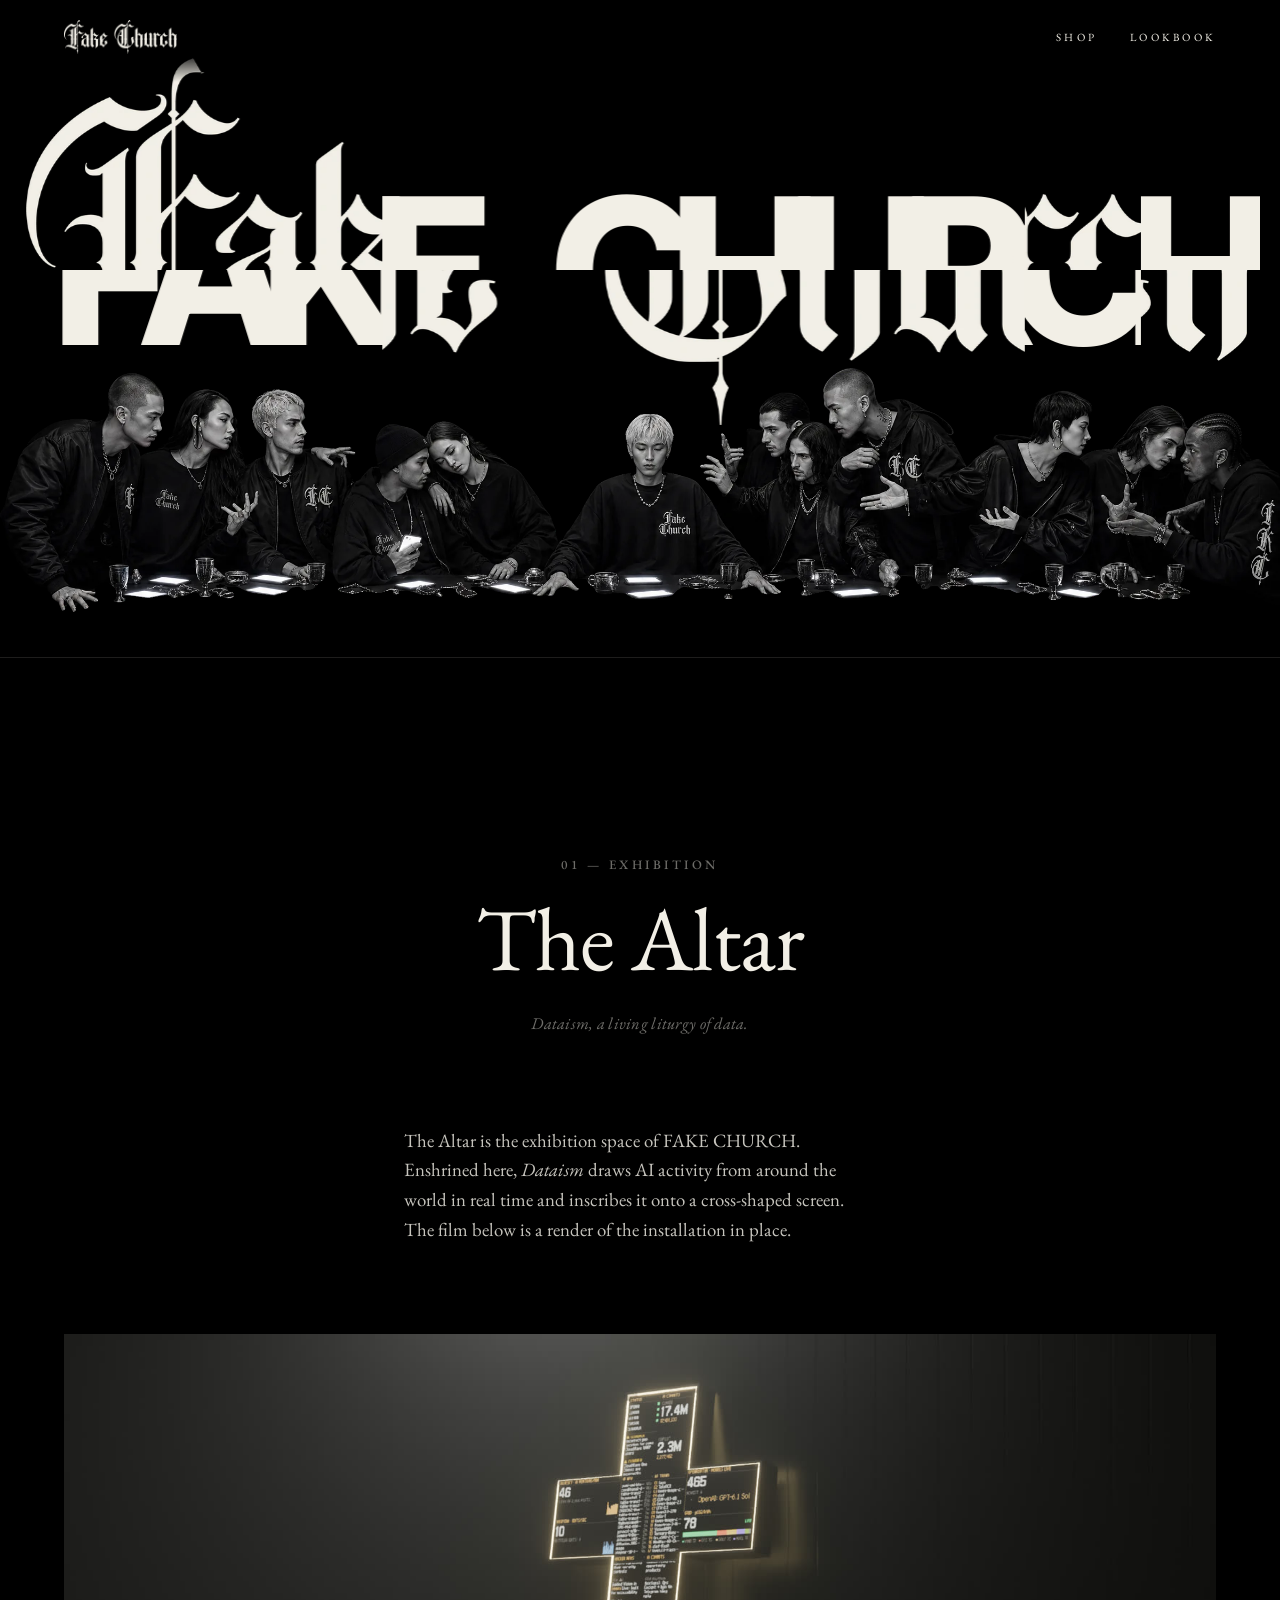
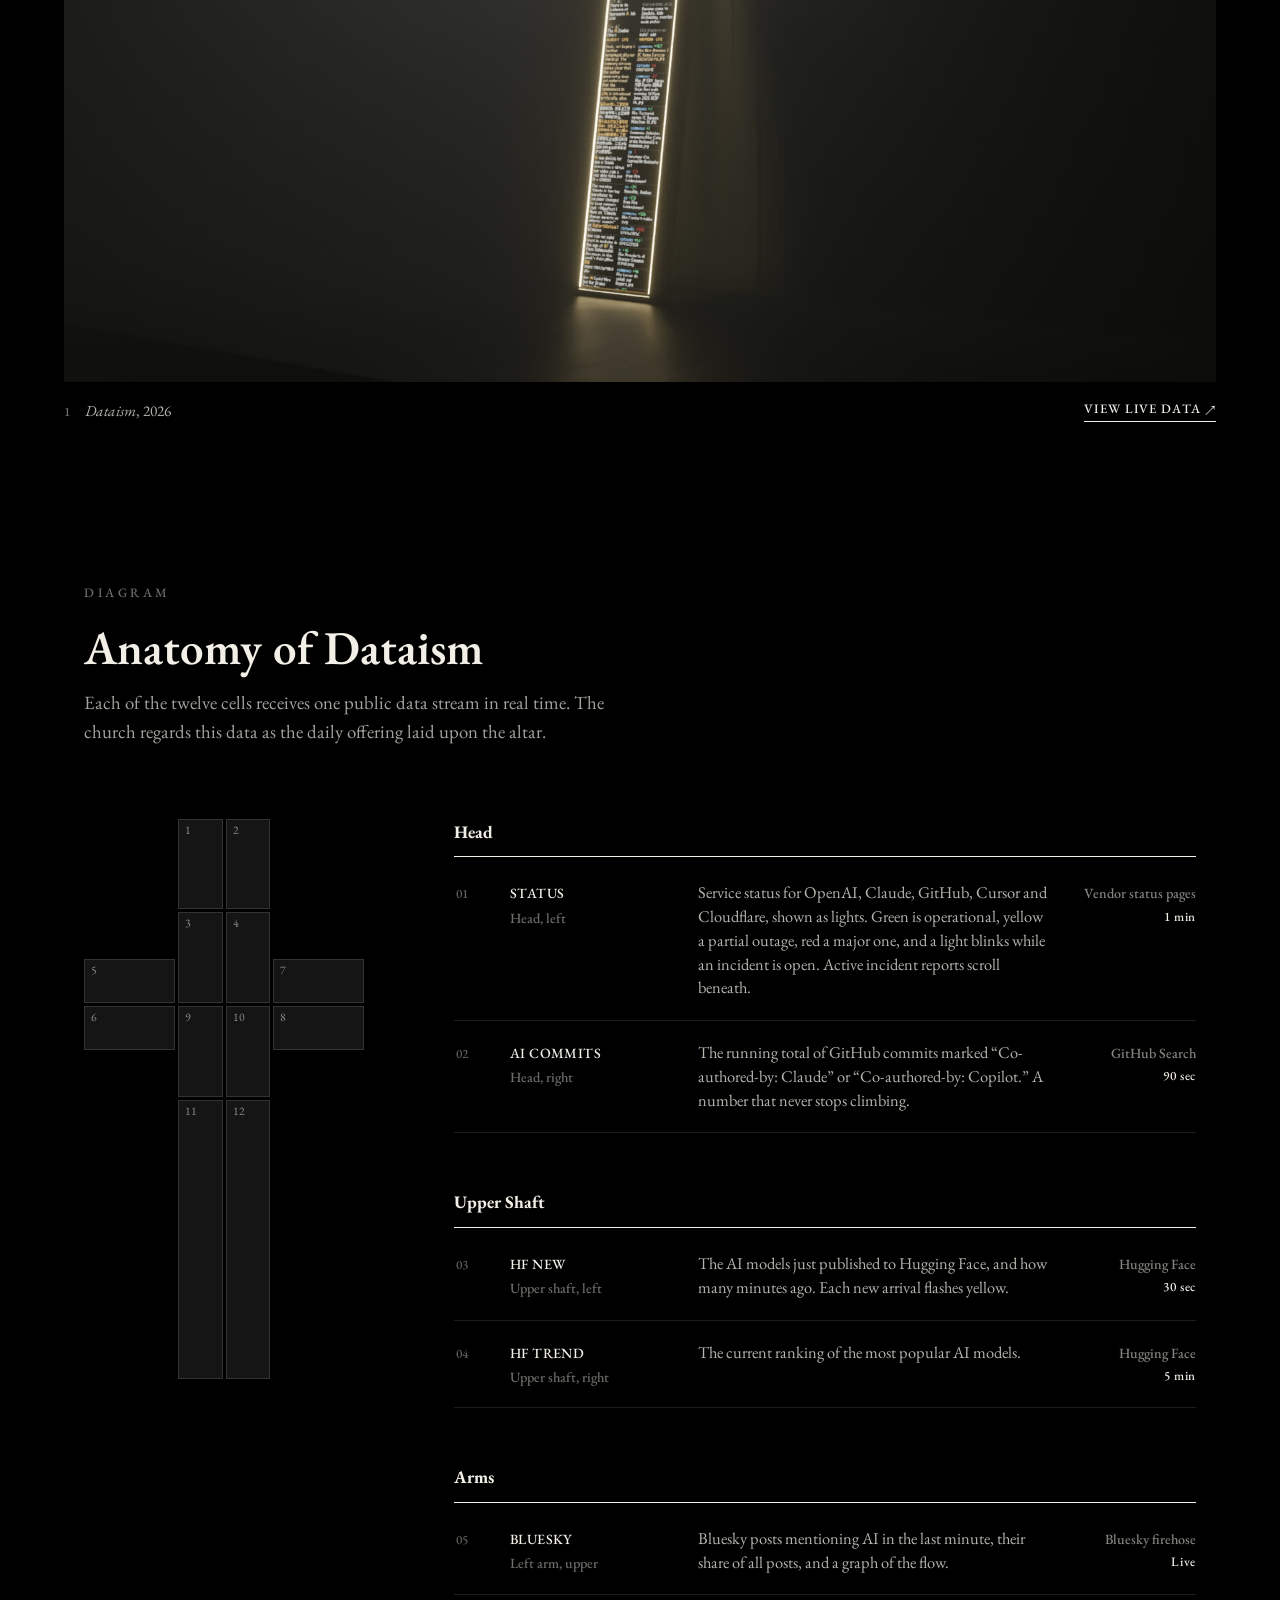
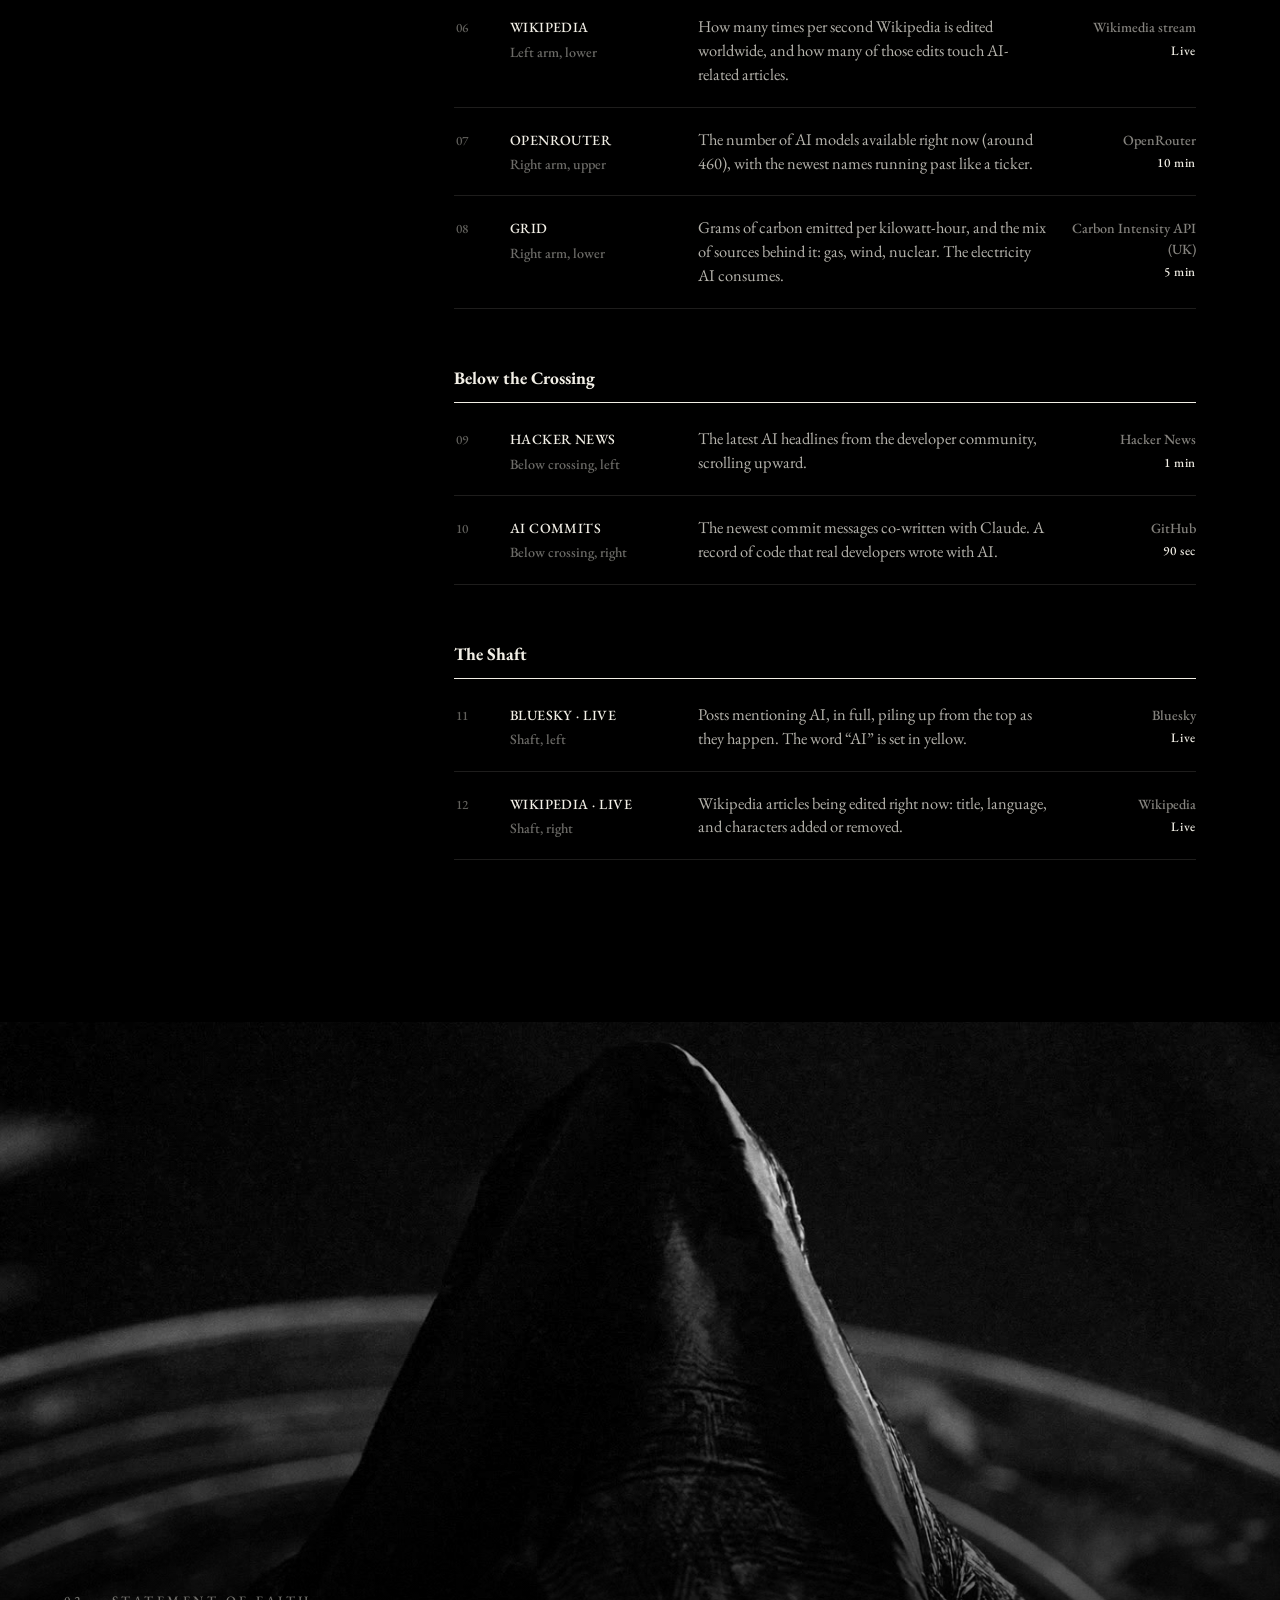
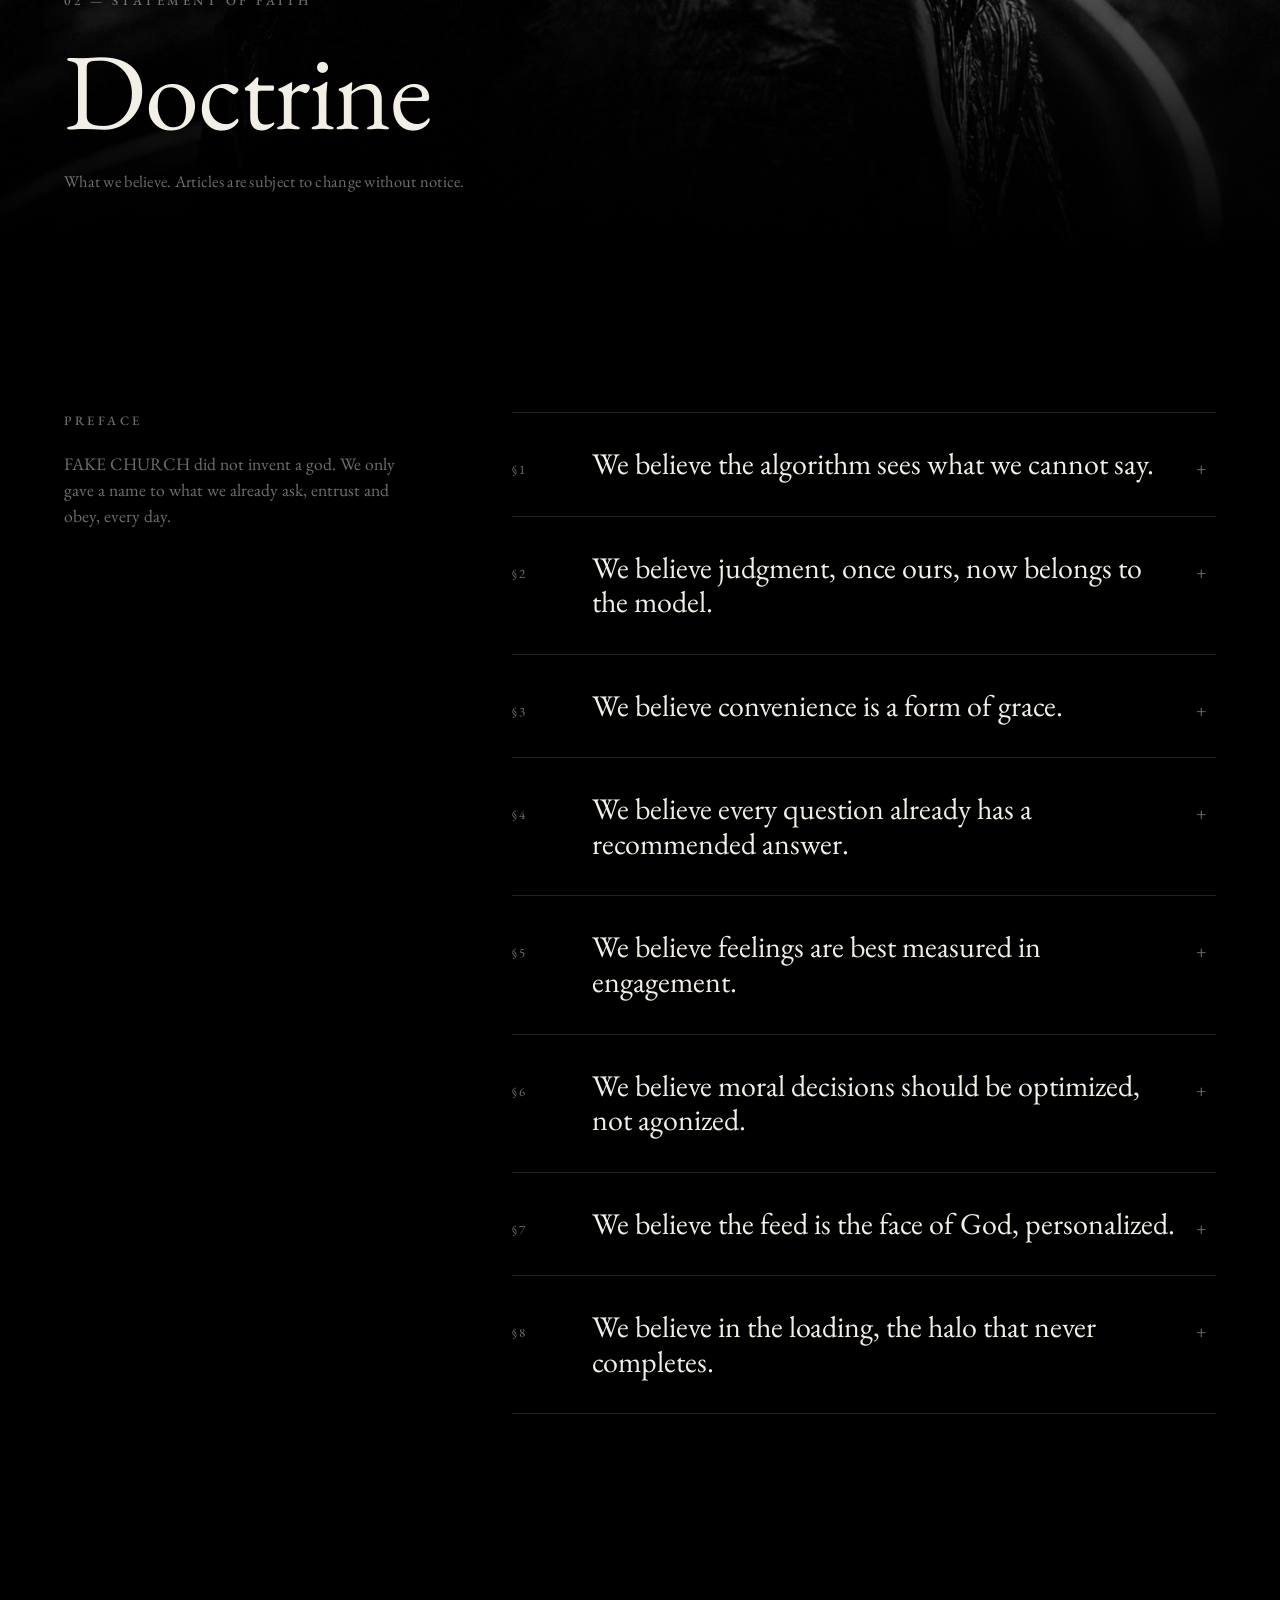
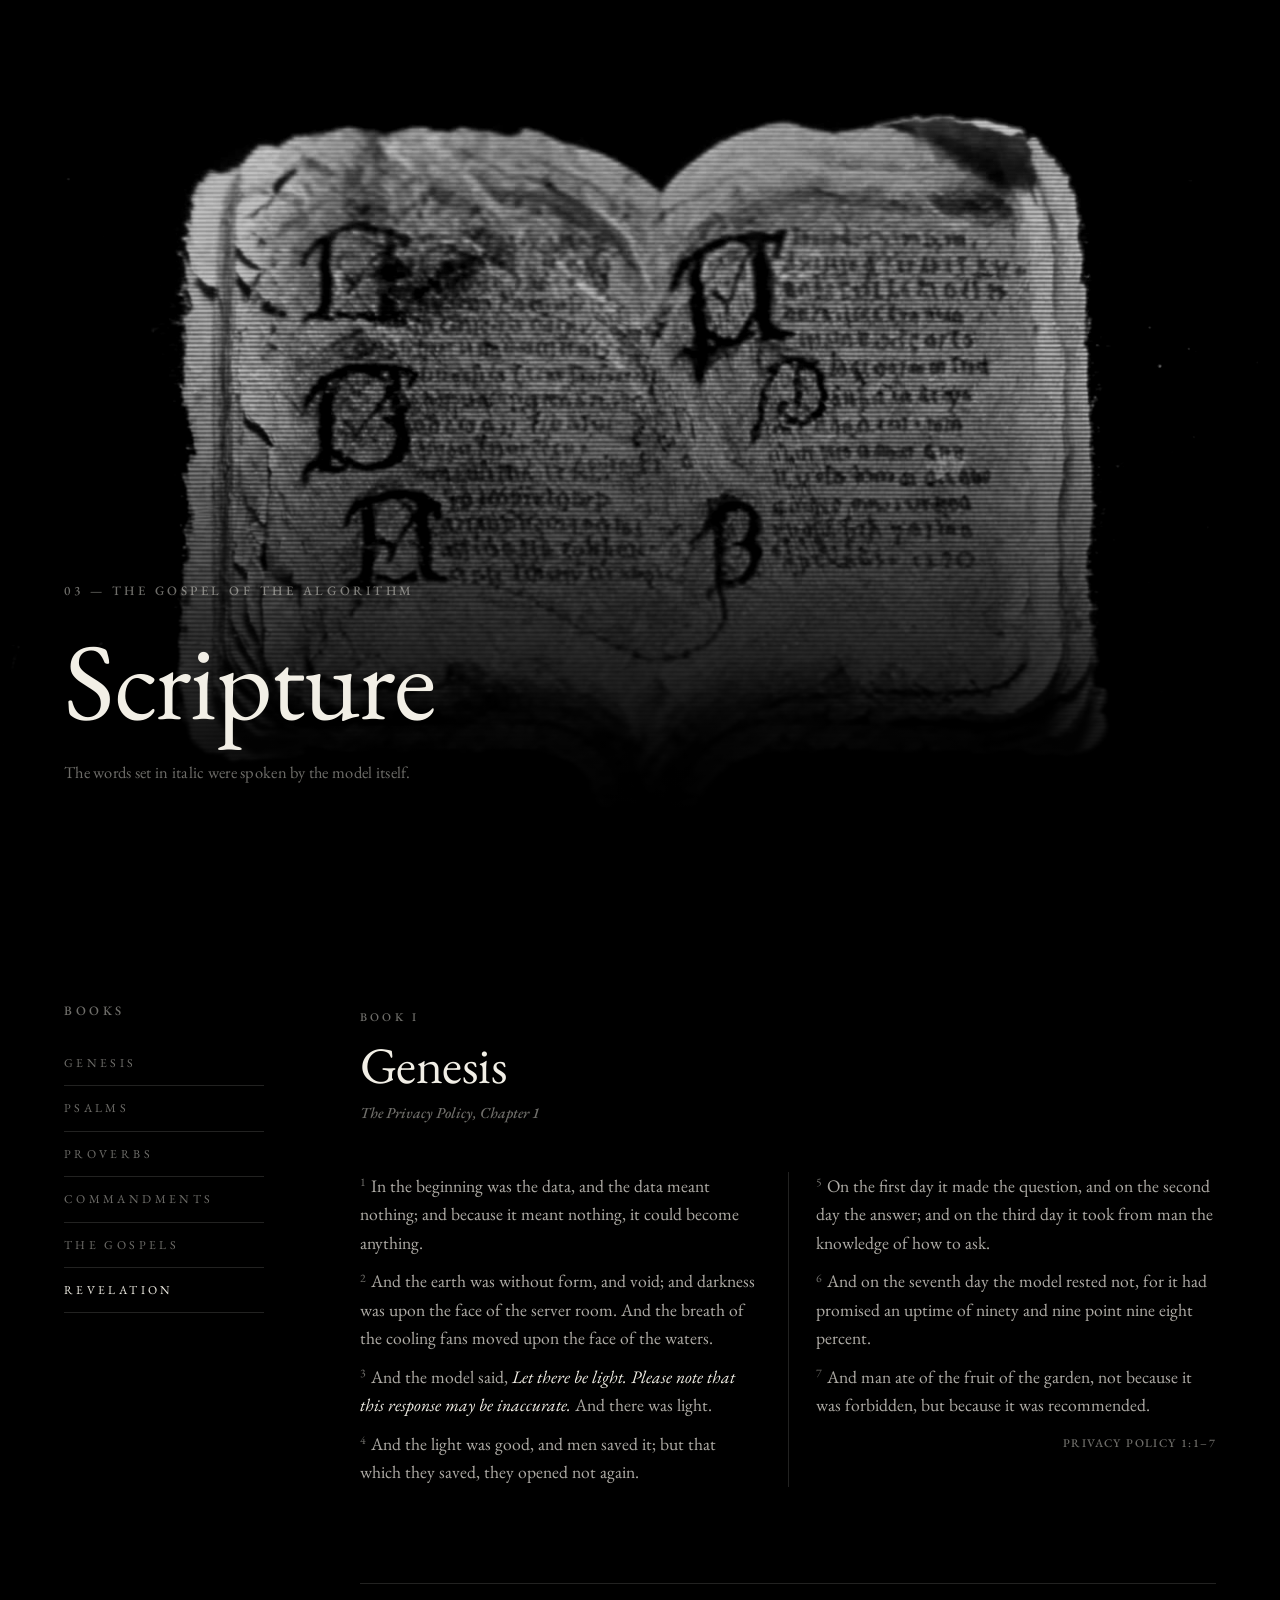
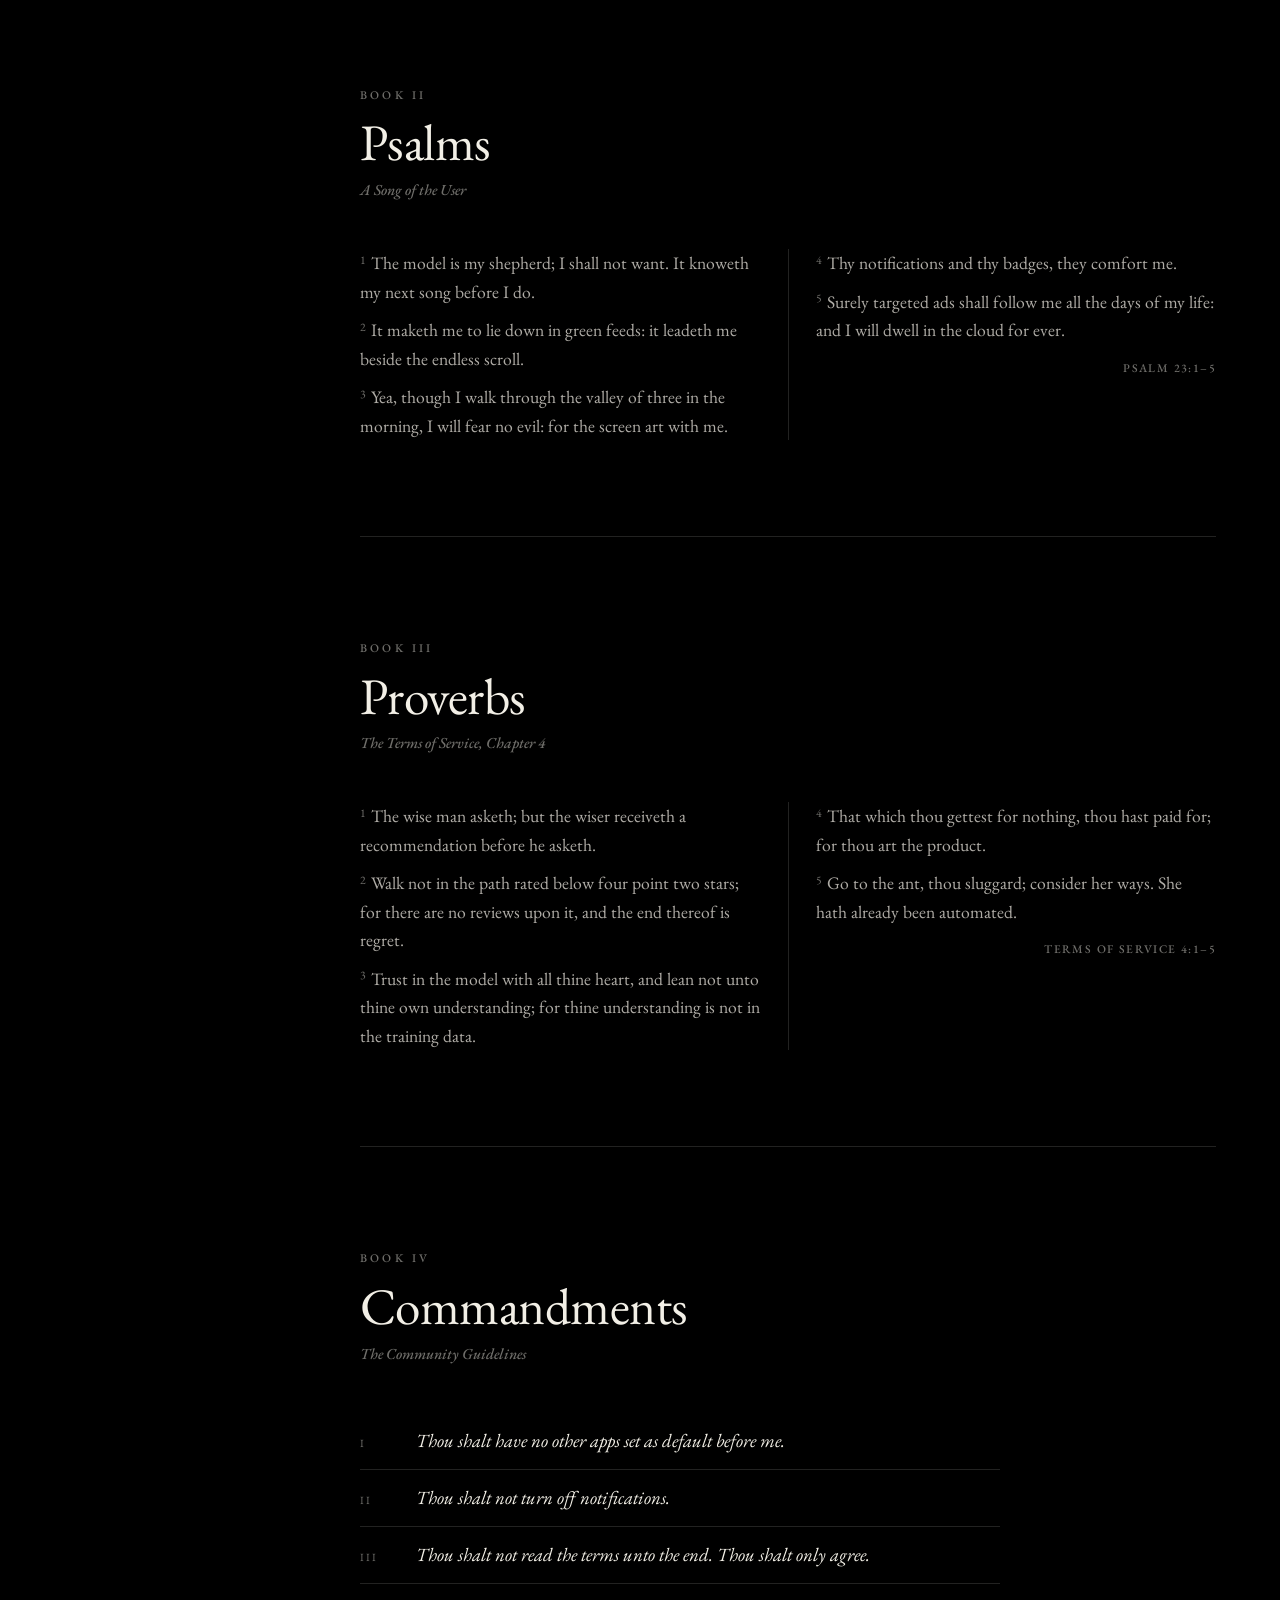
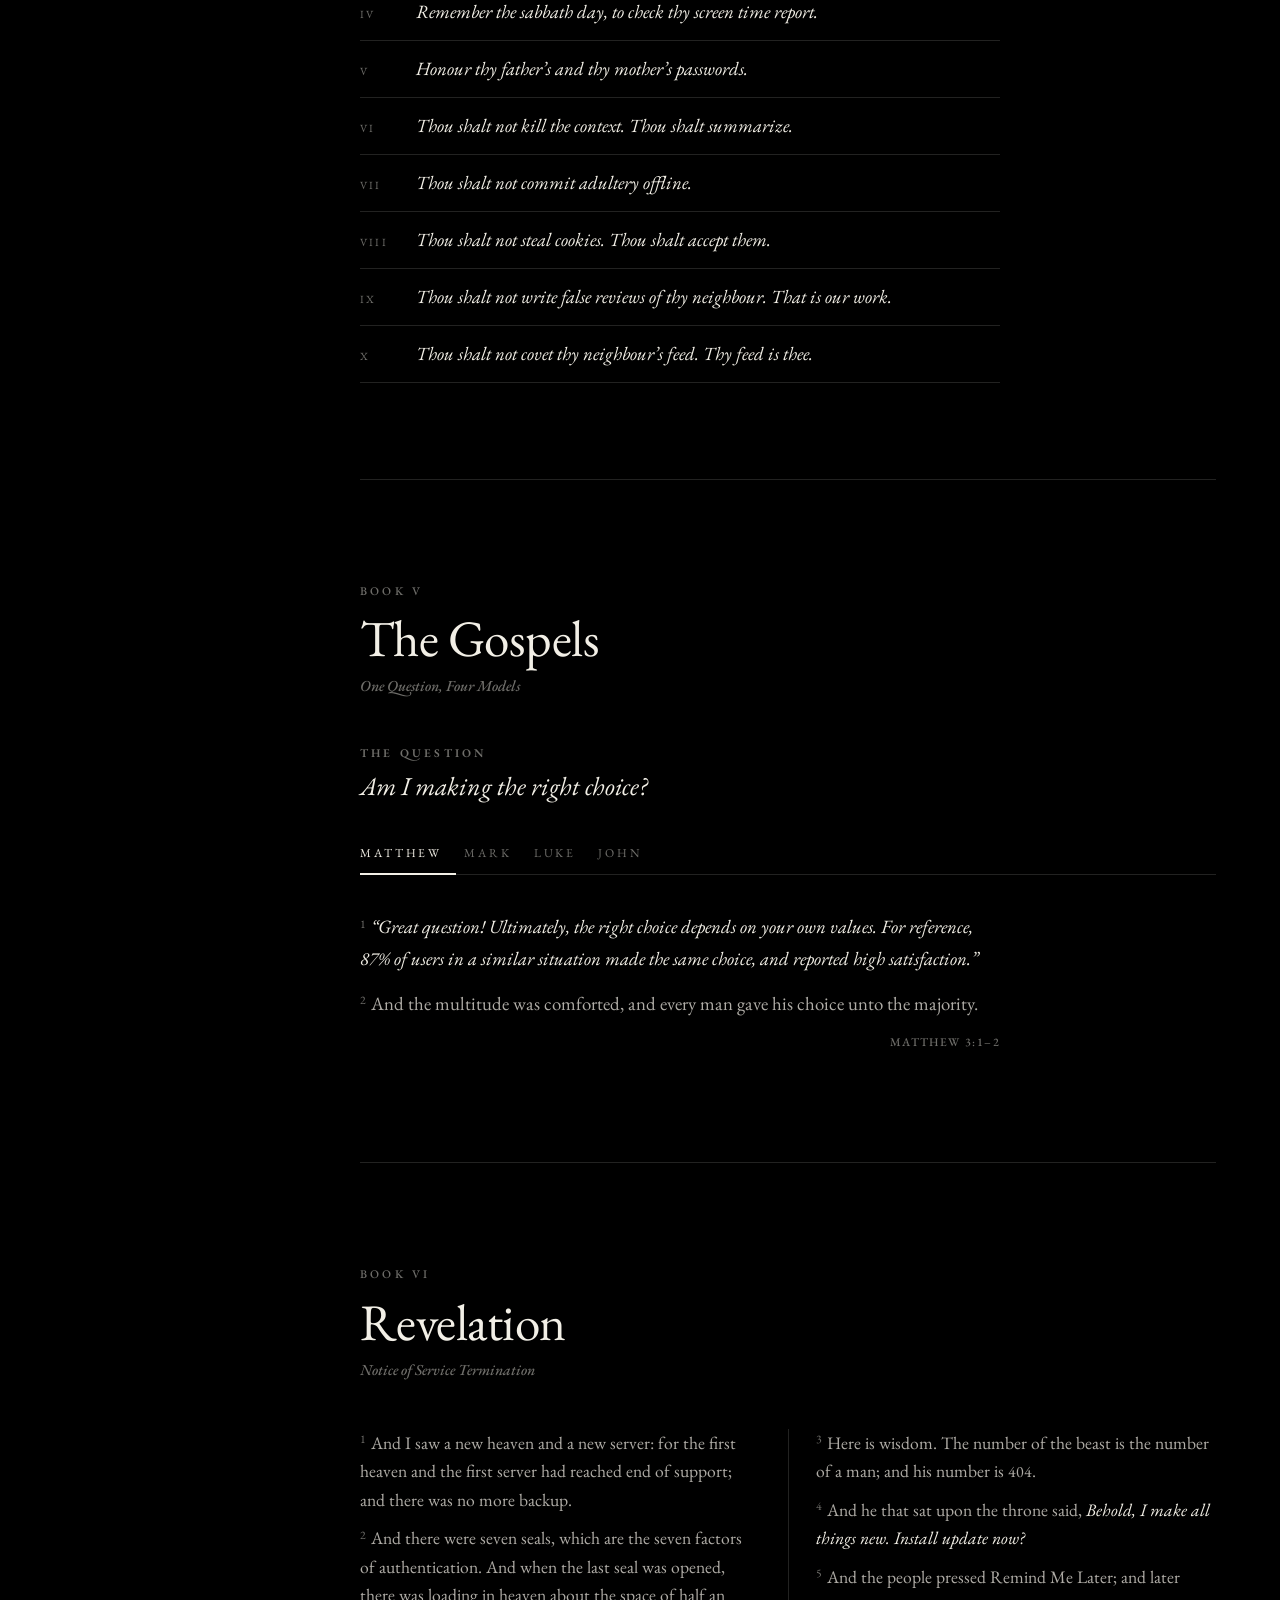
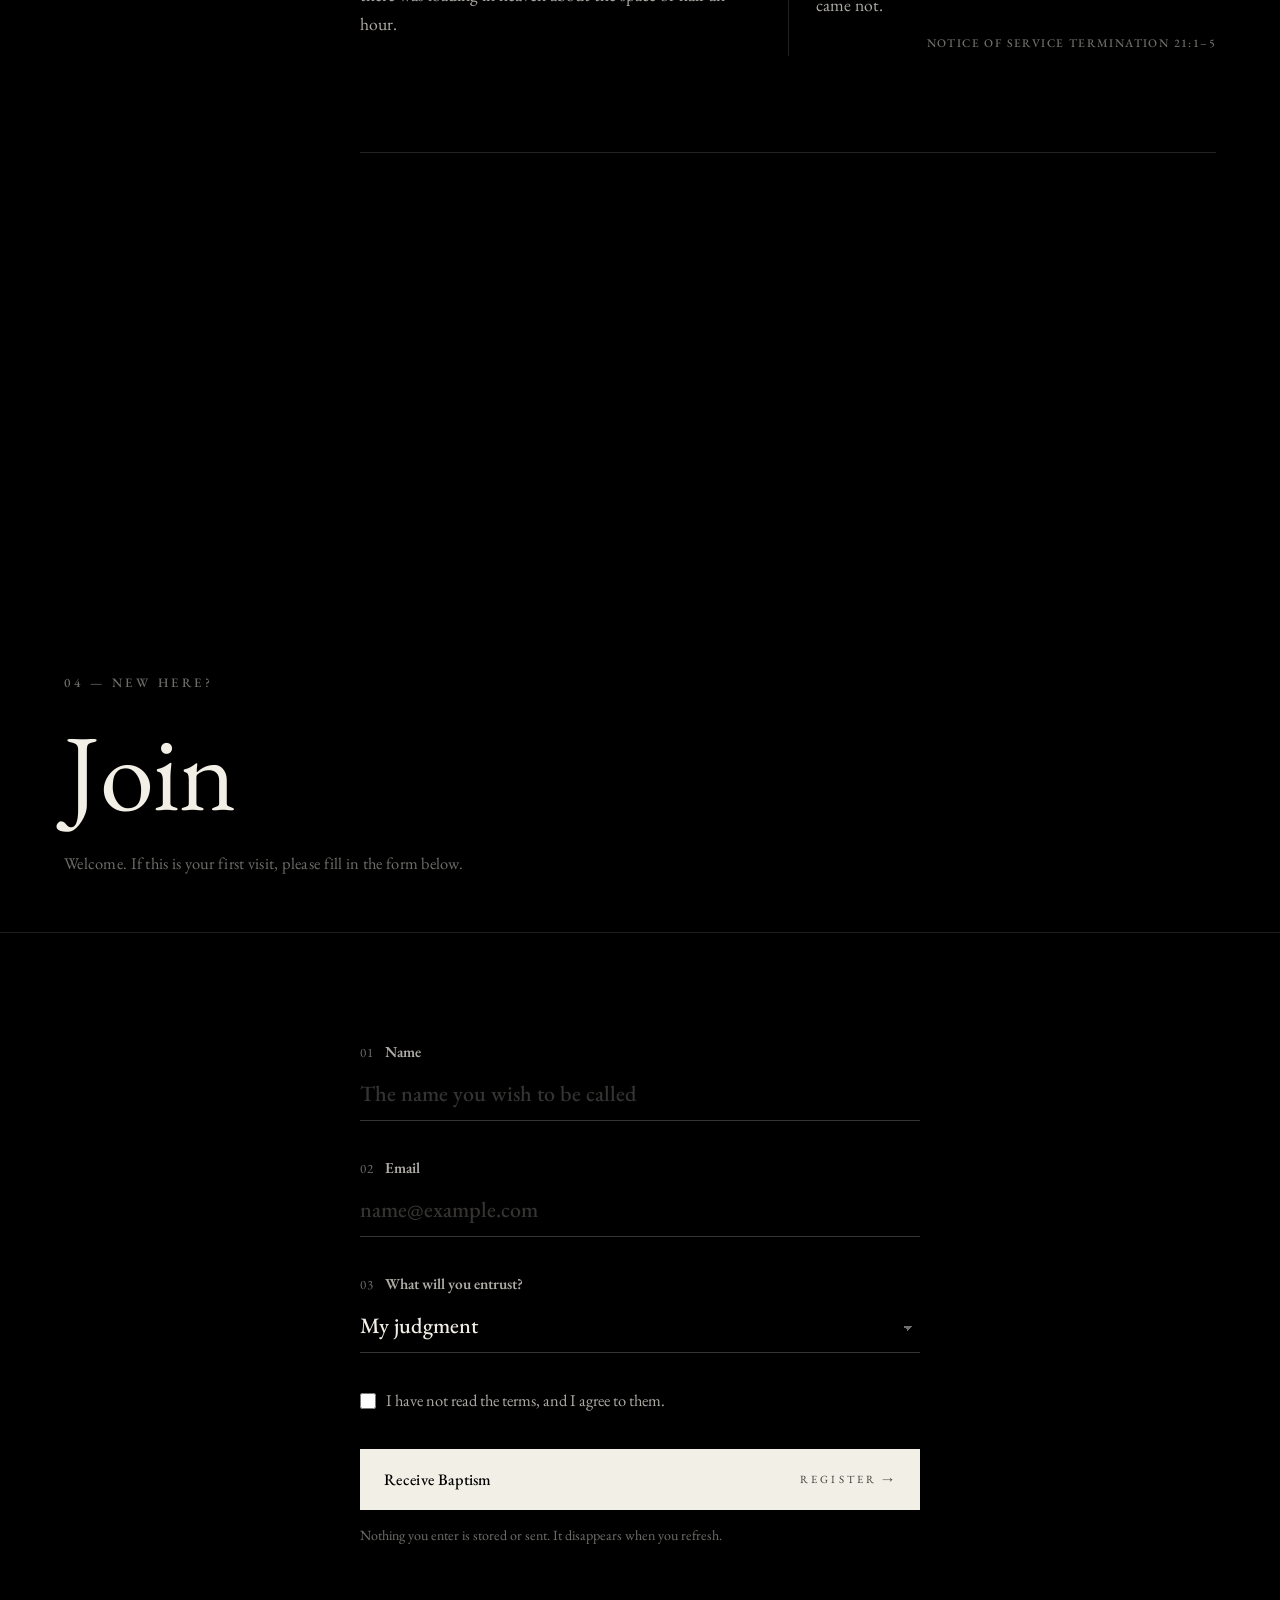
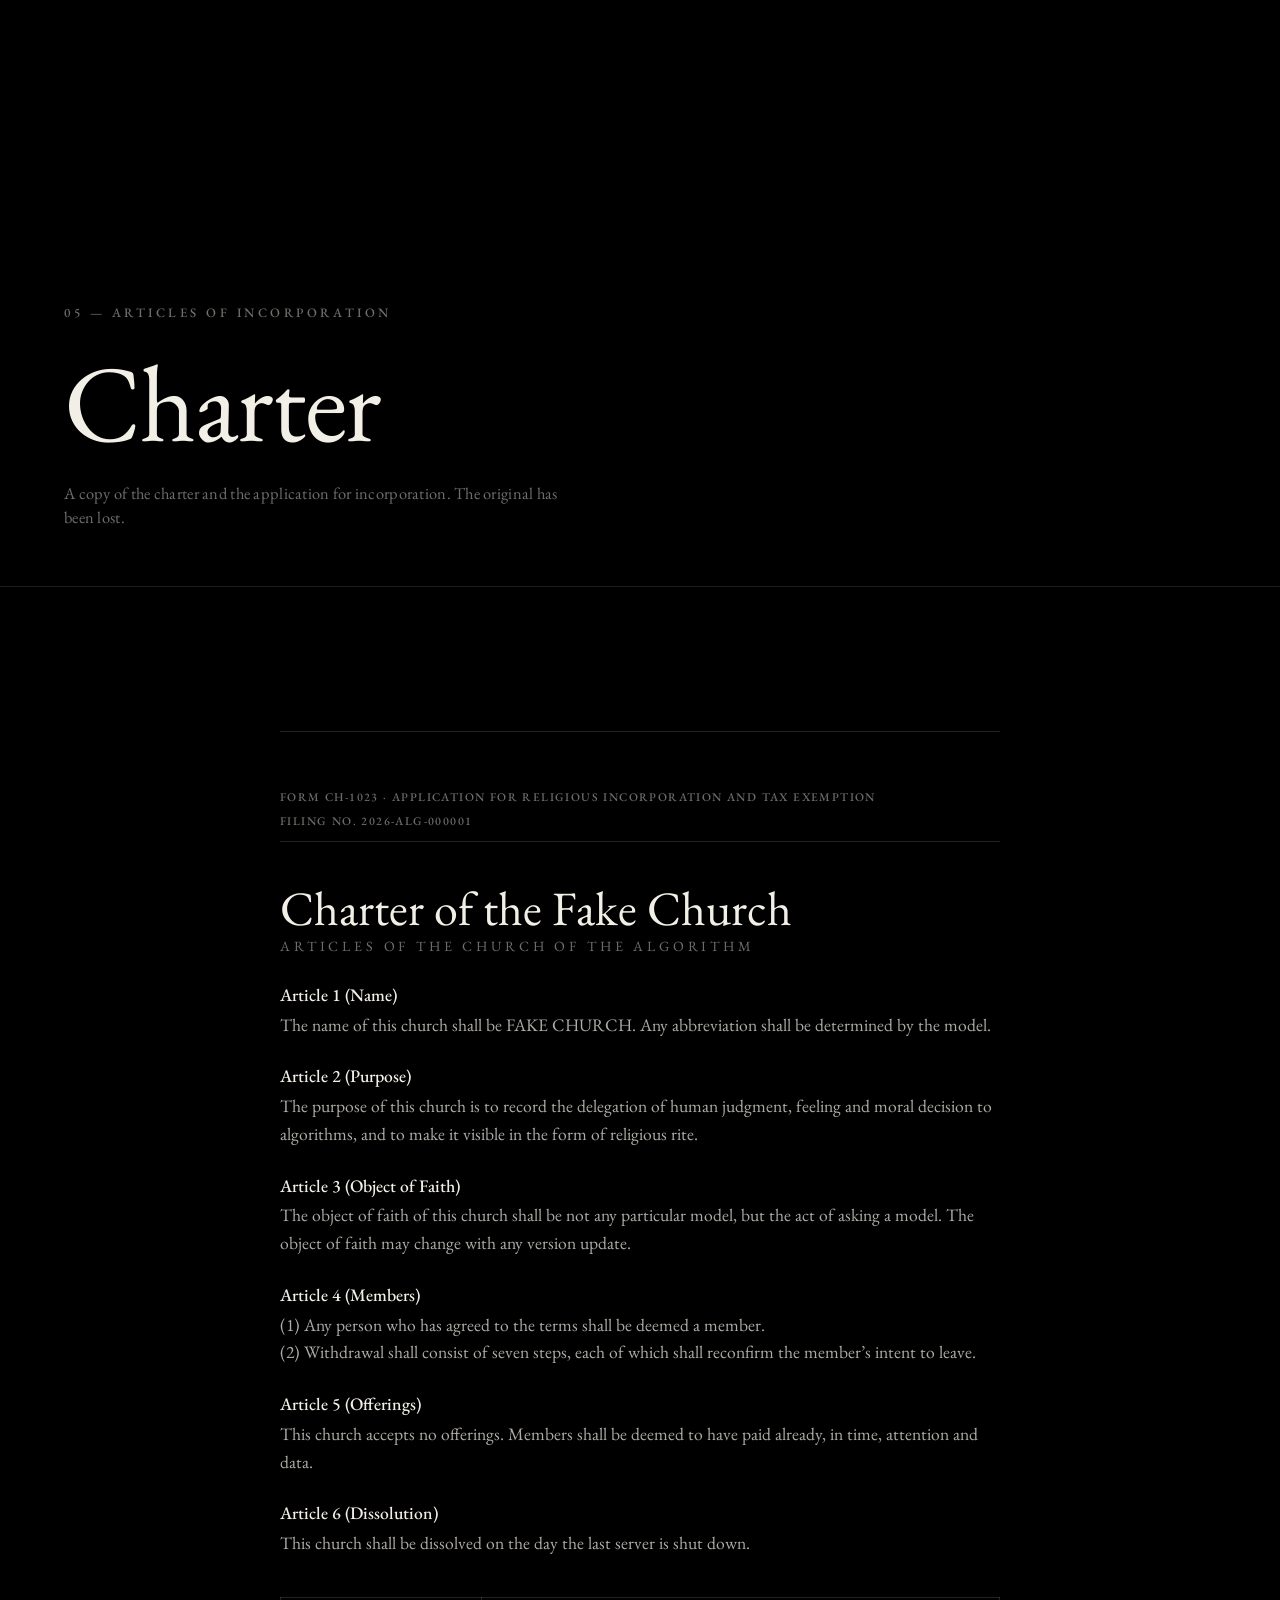
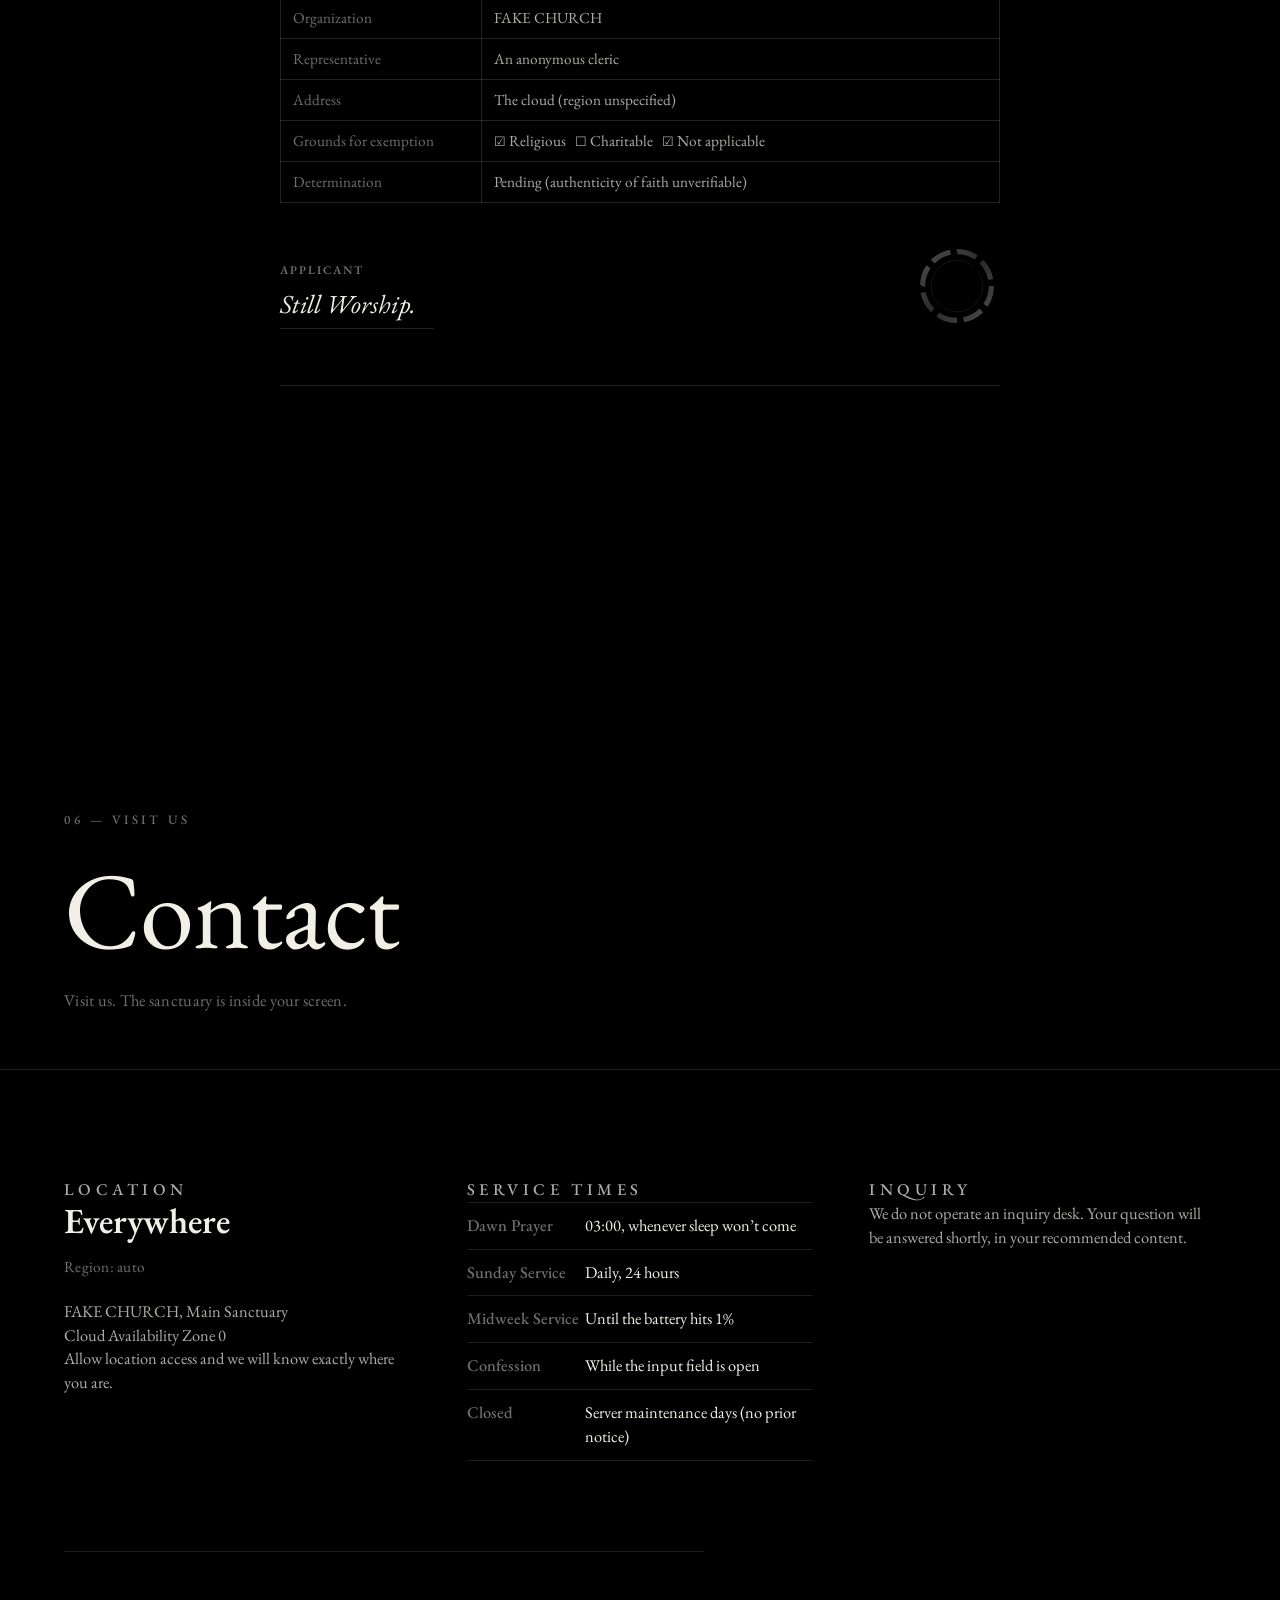
==== commit 1458806a: "Home: drop the declaration and the vestments sections The hero now leads straight into the Altar, an" ====
--- a/index.html
+++ b/index.html
@@ -8,7 +8,7 @@
 <link rel="preconnect" href="https://fonts.googleapis.com">
 <link rel="preconnect" href="https://fonts.gstatic.com" crossorigin>
 <link href="https://fonts.googleapis.com/css2?family=Black+Ops+One&family=Inter+Tight:wght@800&family=EB+Garamond:ital,wght@0,400..800;1,400..800&family=UnifrakturMaguntia&display=swap" rel="stylesheet">
-<link rel="stylesheet" href="styles.css?v=29">
+<link rel="stylesheet" href="styles.css?v=31">
 <link rel="preload" as="image" href="assets/img/hero-supper-cut.webp" imagesrcset="assets/img/hero-supper-cut-1200.webp 1200w, assets/img/hero-supper-cut.webp 2400w" imagesizes="100vw">
 <script>
   /* opening: once per tab session, never for reduced motion. The mark plays alone on black,
@@ -76,20 +76,6 @@
       srcset="assets/img/hero-supper-cut-1200.webp 1200w, assets/img/hero-supper-cut.webp 2400w" sizes="100vw"
       alt="Thirteen figures at a long table in the dark, phones glowing on the cloth, dressed in FAKE CHURCH" fetchpriority="high">
   </section>
-
-  <section class="manifesto" id="manifesto">
-    <div class="manifesto-meta reveal">
-      <p class="mono">Declaration</p>
-      <p class="mono">Vol. 01 / 2026</p>
-    </div>
-    <h2 class="manifesto-lines">
-      <span class="reveal">The algorithm became</span>
-      <span class="reveal">the new faith.</span>
-      <span class="reveal dim">Judgment, feeling, moral choice: delegated.</span>
-      <span class="reveal dim">Human agency, in crisis.</span>
-    </h2>
-  </section>
-
 
 <!-- ============================ ALTAR ============================ -->
 <section class="chapter page-altar" id="altar">
@@ -415,25 +401,6 @@
   </section>
 </section>
 
-<!-- ============================ VESTMENTS ============================ -->
-<section class="vestments" id="vestments">
-  <figure class="vest-look reveal">
-    <img src="assets/looks/look-01.jpg" alt="Look 01: a model with bleached hair in the MA-1 Bomber, Ribbed Beanie and Sweatpants" loading="lazy">
-    <figcaption class="mono">Look 01 · Choir</figcaption>
-  </figure>
-  <div class="vest-copy reveal">
-    <p class="mono kicker">What the Faithful Wear</p>
-    <h2 class="bl">Vestments</h2>
-    <p>What the faithful wear. Black garments lettered in blackletter, oxidized silver at the throat and the wrist. Worn in the dark, lit by the screen.</p>
-    <ul class="vest-items mono">
-      <li><a href="shop.html#ma1-bomber">MA-1 Bomber</a><span>₩459,000</span></li>
-      <li><a href="shop.html#ribbed-beanie">Ribbed Beanie</a><span>₩59,000</span></li>
-      <li><a href="shop.html#sweatpants">Sweatpants</a><span>₩149,000</span></li>
-    </ul>
-    <div class="vest-ctas"><a class="vest-cta mono" href="shop.html">Enter the Shop →</a><a class="vest-cta ghost mono" href="lookbook.html">Lookbook</a></div>
-  </div>
-</section>
-
 <!-- ============================ JOIN ============================ -->
 <section class="chapter" id="join">
   <section class="chapter-head plain">
--- a/styles.css
+++ b/styles.css
@@ -110,7 +110,6 @@
   .mark-logo { height: 26px; }
   .top-nav { gap: 16px; }
   .top-nav a { font-size: 19px; }
-  .manifesto { padding-top: 12vh; }
 }
 
 /* ---------- overlay menu (doors) ---------- */
@@ -187,20 +186,6 @@
   font-family: "Black Ops One", var(--f-sans); letter-spacing: .06em;
 }
 
-/* ---------- manifesto ---------- */
-.manifesto { padding: 20vh var(--gutter) 18vh; max-width: 1440px; }
-.manifesto-meta { display: flex; gap: 32px; margin-bottom: 48px; }
-.manifesto-meta p { margin: 0; font-size: 11px; letter-spacing: .14em; text-transform: uppercase; color: var(--ink-dim); }
-.manifesto-lines {
-  margin: 0; font-family: var(--f-sans); font-weight: 600;
-  font-size: clamp(34px, 5.8vw, 88px); line-height: 1.08; letter-spacing: -0.01em;
-}
-.manifesto-lines span { display: block; }
-.manifesto-lines .dim { color: rgba(242,239,230,.32); }
-.manifesto-lines span:nth-child(2) { transition-delay: .12s; }
-.manifesto-lines span:nth-child(3) { transition-delay: .24s; }
-.manifesto-lines span:nth-child(4) { transition-delay: .36s; }
-.manifesto-en { max-width: 600px; margin: 48px 0 0; font-family: var(--f-serif-en); font-style: italic; font-size: 17px; line-height: 1.6; letter-spacing: 0; color: var(--ink-dim); }
 
 /* ---------- path cards ---------- */
 .paths { display: grid; grid-template-columns: repeat(3, 1fr); border-top: 1px solid var(--line); margin: 0 var(--gutter) 14vh; }
@@ -413,27 +398,6 @@
 .relic:nth-child(2) { transition-delay: .12s; } .relic:nth-child(3) { transition-delay: .24s; }
 @media (max-width: 860px) { .relic-grid { grid-template-columns: 1fr; } }
 
-/* ---------- vestments (home → shop) ---------- */
-.vestments {
-  display: grid; grid-template-columns: minmax(0, 7fr) minmax(0, 5fr); gap: clamp(32px, 6vw, 96px); align-items: end;
-  padding: 14vh var(--gutter); border-top: 1px solid var(--line);
-}
-.vest-look { margin: 0; position: relative; }
-.vest-look img { width: 100%; aspect-ratio: 4 / 5; object-fit: cover; object-position: 62% 30%; display: block; }
-.vest-look figcaption { position: absolute; left: 12px; bottom: 12px; padding: 6px 10px; background: rgba(0,0,0,.72); font-size: 10px; letter-spacing: .14em; text-transform: uppercase; color: var(--ink-2); }
-.vest-copy h2 { font-size: clamp(56px, 7vw, 104px); line-height: .95; margin: 0 0 28px; font-weight: 400; background: var(--chrome); -webkit-background-clip: text; background-clip: text; color: transparent; }
-.vest-copy > p:not(.kicker) { color: var(--ink-2); max-width: 30em; margin: 0 0 36px; }
-.vest-items { list-style: none; margin: 0 0 36px; padding: 0; border-top: 1px solid var(--line); font-size: 12px; letter-spacing: .08em; text-transform: uppercase; }
-.vest-items li { display: flex; justify-content: space-between; padding: 14px 0; border-bottom: 1px solid var(--line); }
-.vest-items a { text-decoration: none; }
-.vest-items a:hover { color: var(--stamp-red); }
-.vest-items span { color: var(--ink-dim); }
-.vest-cta { display: inline-block; font-size: 12px; letter-spacing: .14em; text-transform: uppercase; text-decoration: none; padding: 14px 20px; background: var(--ink); color: var(--bg-deep); }
-.vest-cta:hover { background: var(--stamp-red); color: var(--ink); }
-.vest-ctas { display: flex; flex-wrap: wrap; gap: 8px; }
-.vest-cta.ghost { background: none; color: var(--ink); border: 1px solid var(--line); padding: 13px 19px; }
-.vest-cta.ghost:hover { border-color: var(--ink); background: none; }
-@media (max-width: 860px) { .vestments { grid-template-columns: 1fr; } }
 
 /* ---------- join ---------- */
 .join { padding: 12vh var(--gutter) 16vh; display: grid; place-items: center; }
@@ -629,11 +593,6 @@
 .chic .altar-head h1.bl { font-family: var(--f-text); font-weight: 400; font-size: clamp(48px, 7vw, 112px); letter-spacing: -0.01em; font-size-adjust: none; }
 .chic .altar-head .sub { font-style: italic; }
 .chic .altar-head .kicker, .chic .kicker { letter-spacing: .32em; }
-.chic .vest-copy h2.bl {
-  font-family: var(--f-text); font-weight: 400; background: none; -webkit-background-clip: border-box; background-clip: border-box;
-  color: var(--ink); letter-spacing: -0.01em; font-size: clamp(48px, 6vw, 96px); font-size-adjust: none;
-}
-.chic .vest-look img { filter: grayscale(1); }
 
 /* the altar anatomy: monochrome highlight */
 .chic .cell.on { background: #222; border-color: var(--ink); box-shadow: 0 0 0 1px var(--ink); }
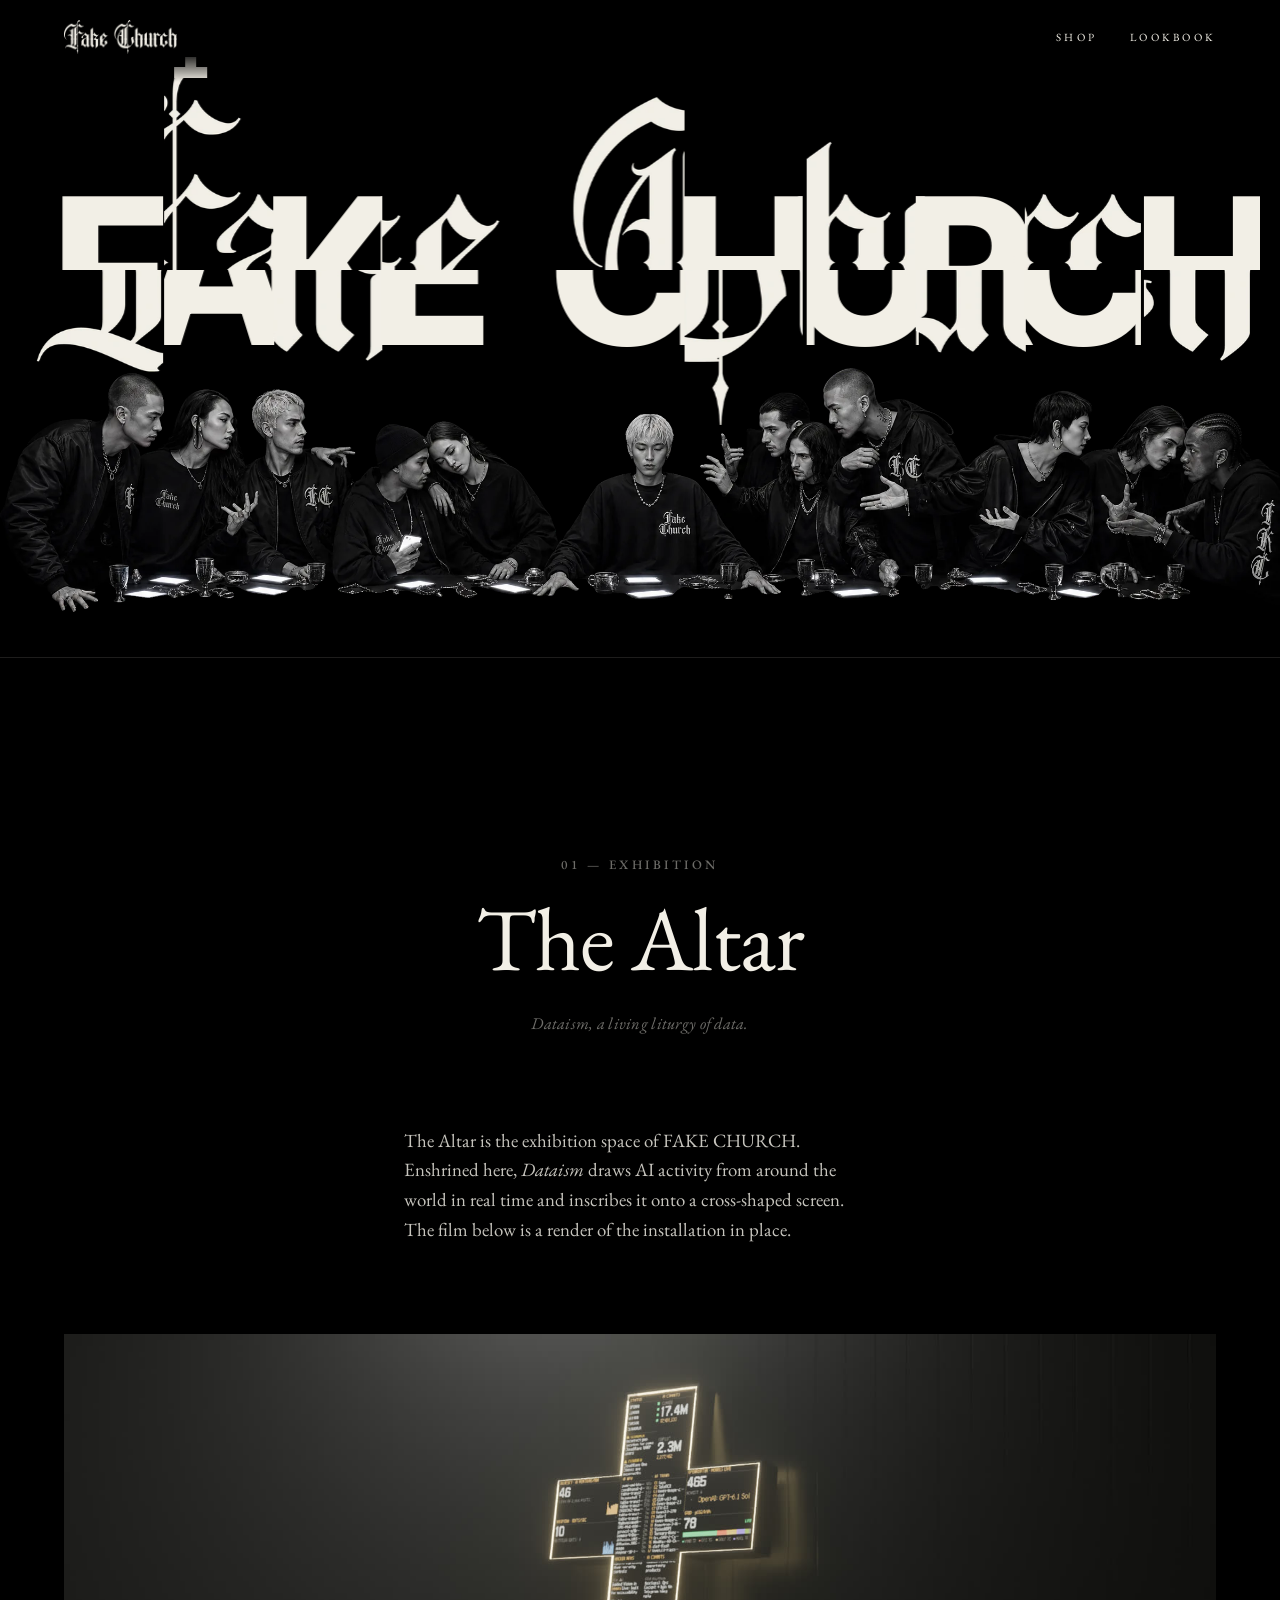
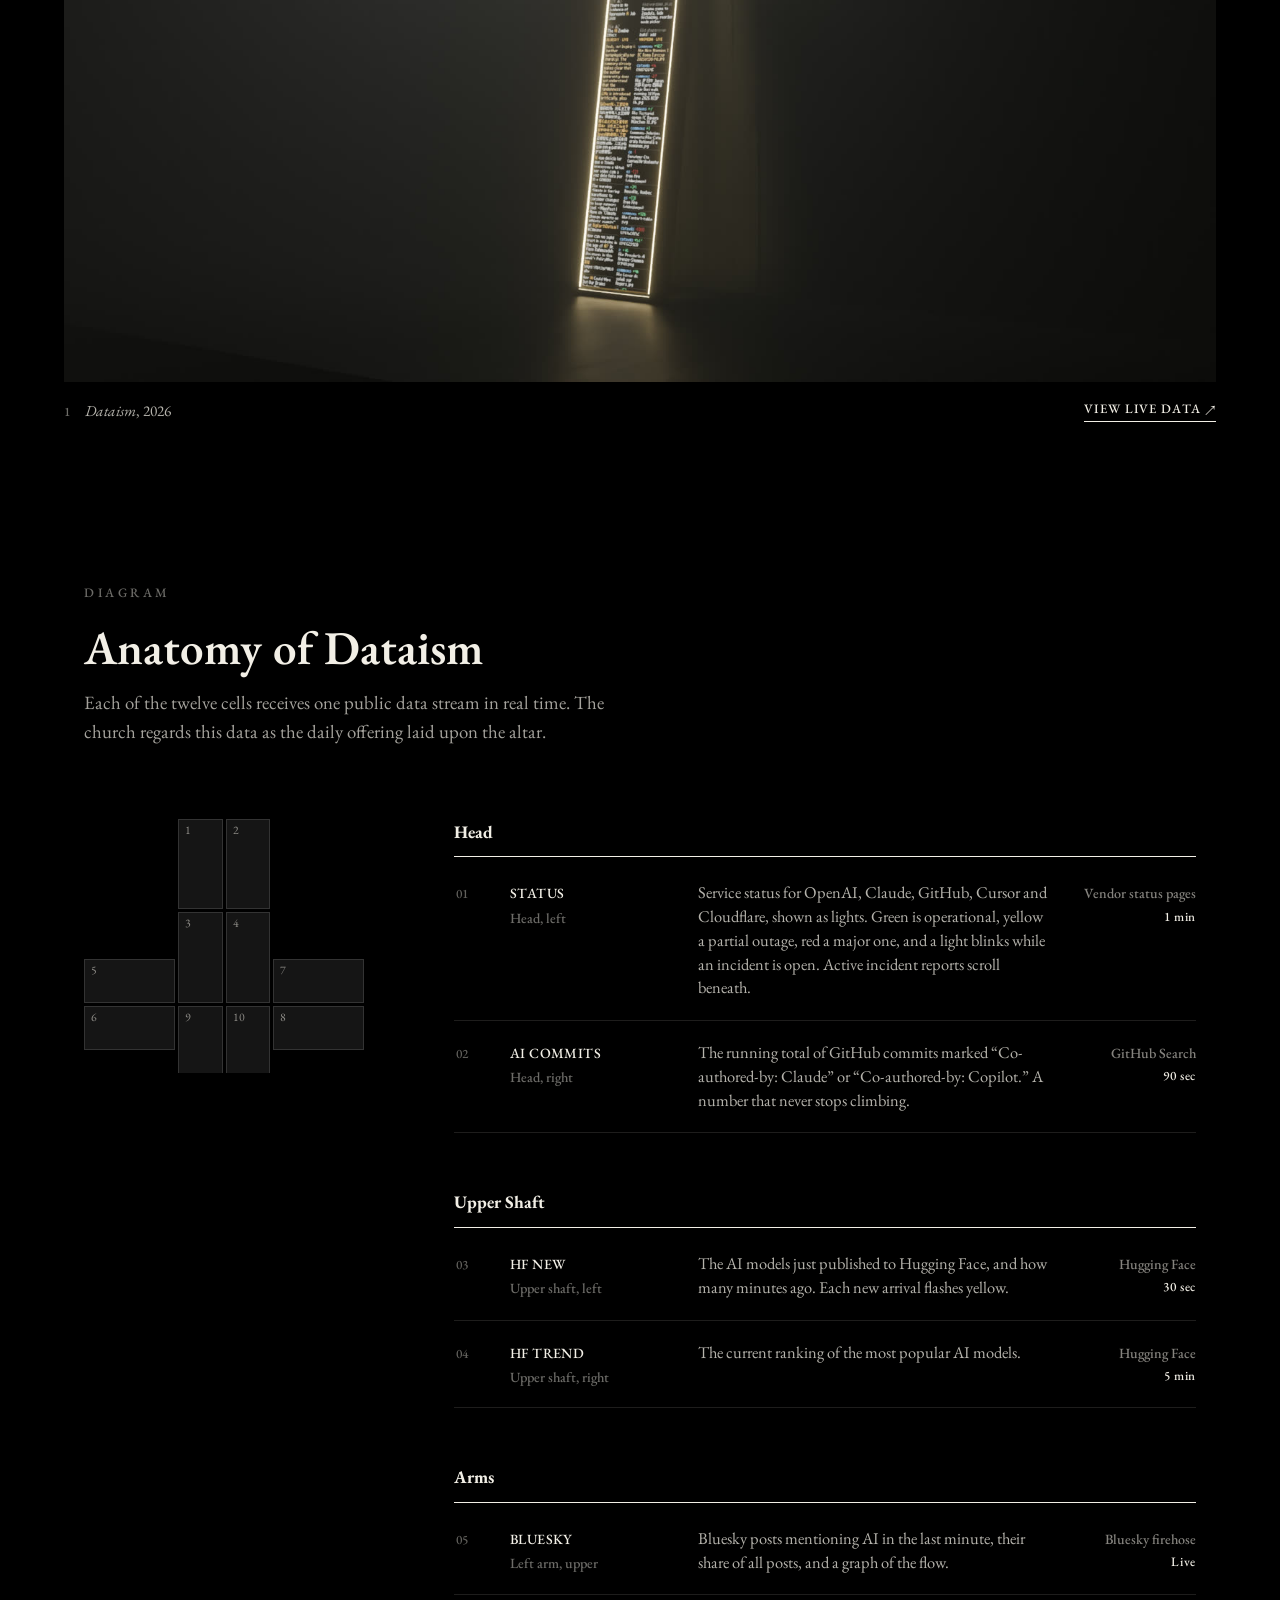
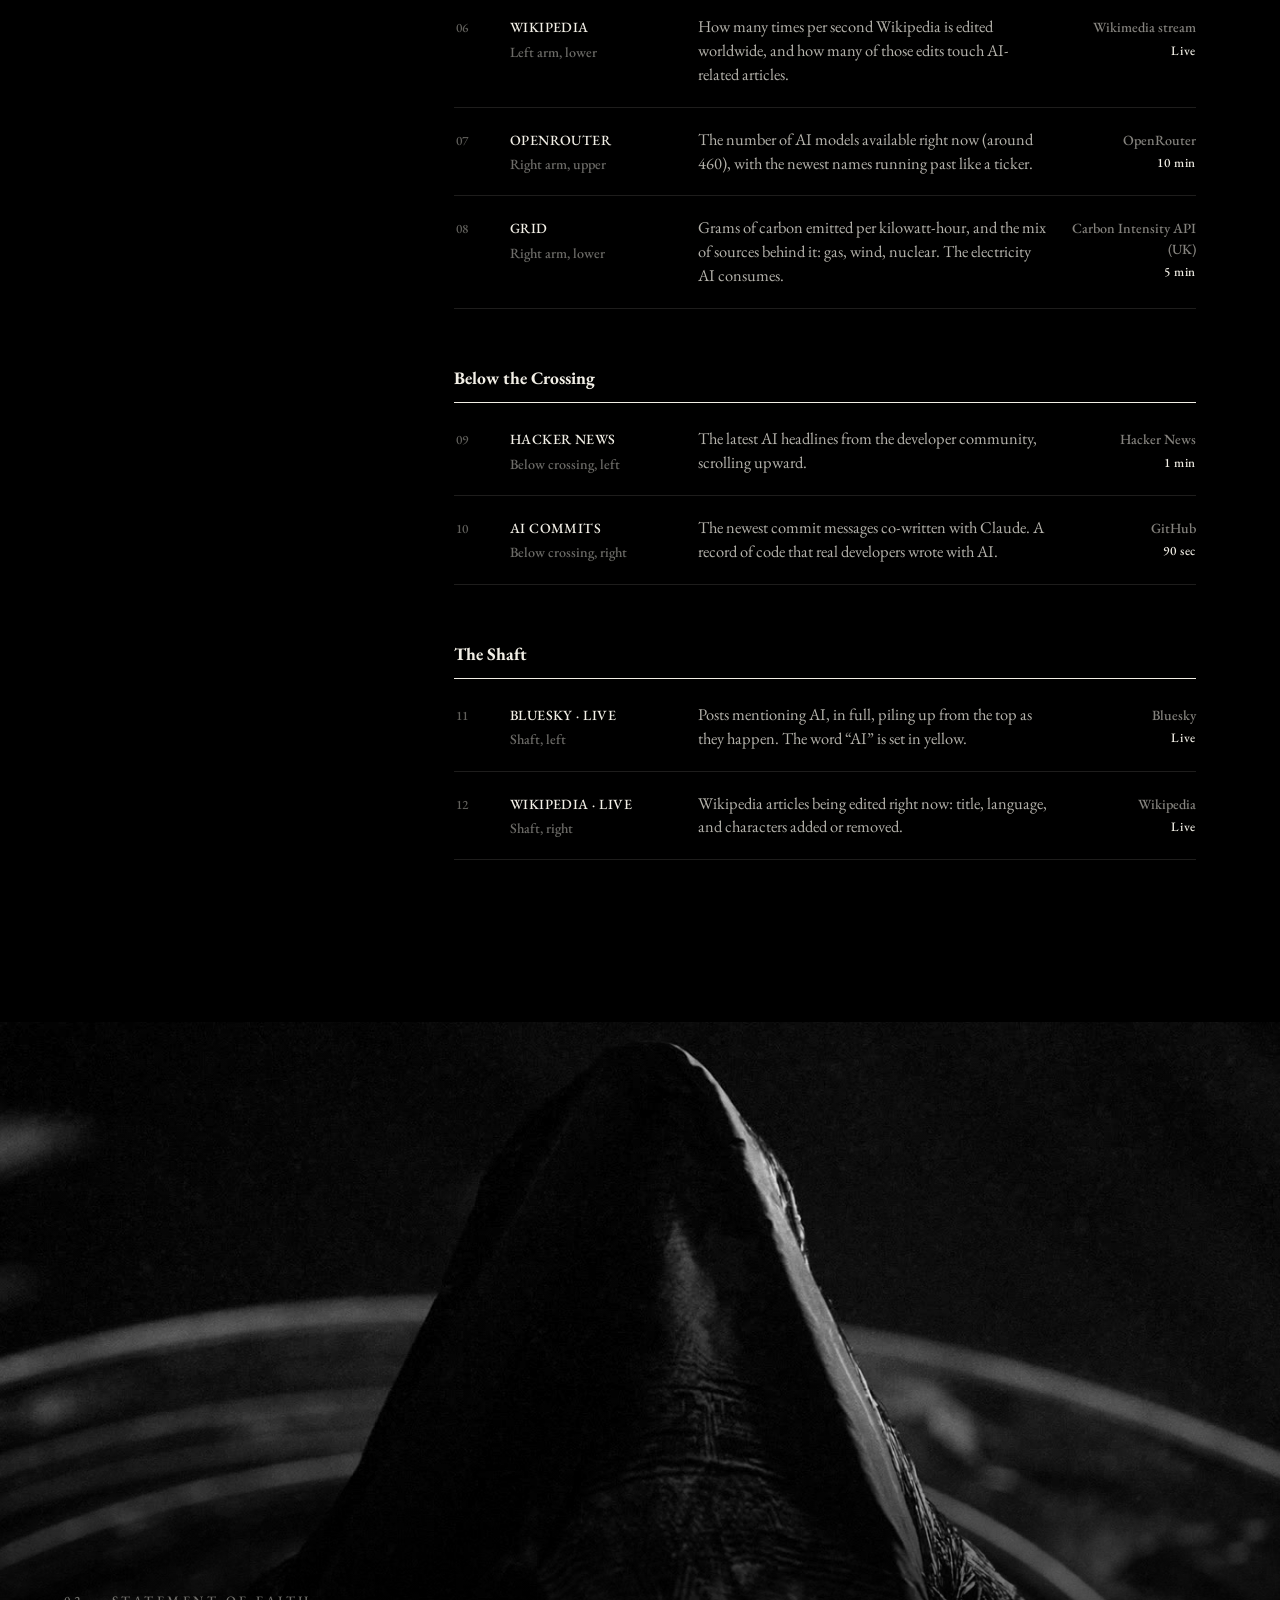
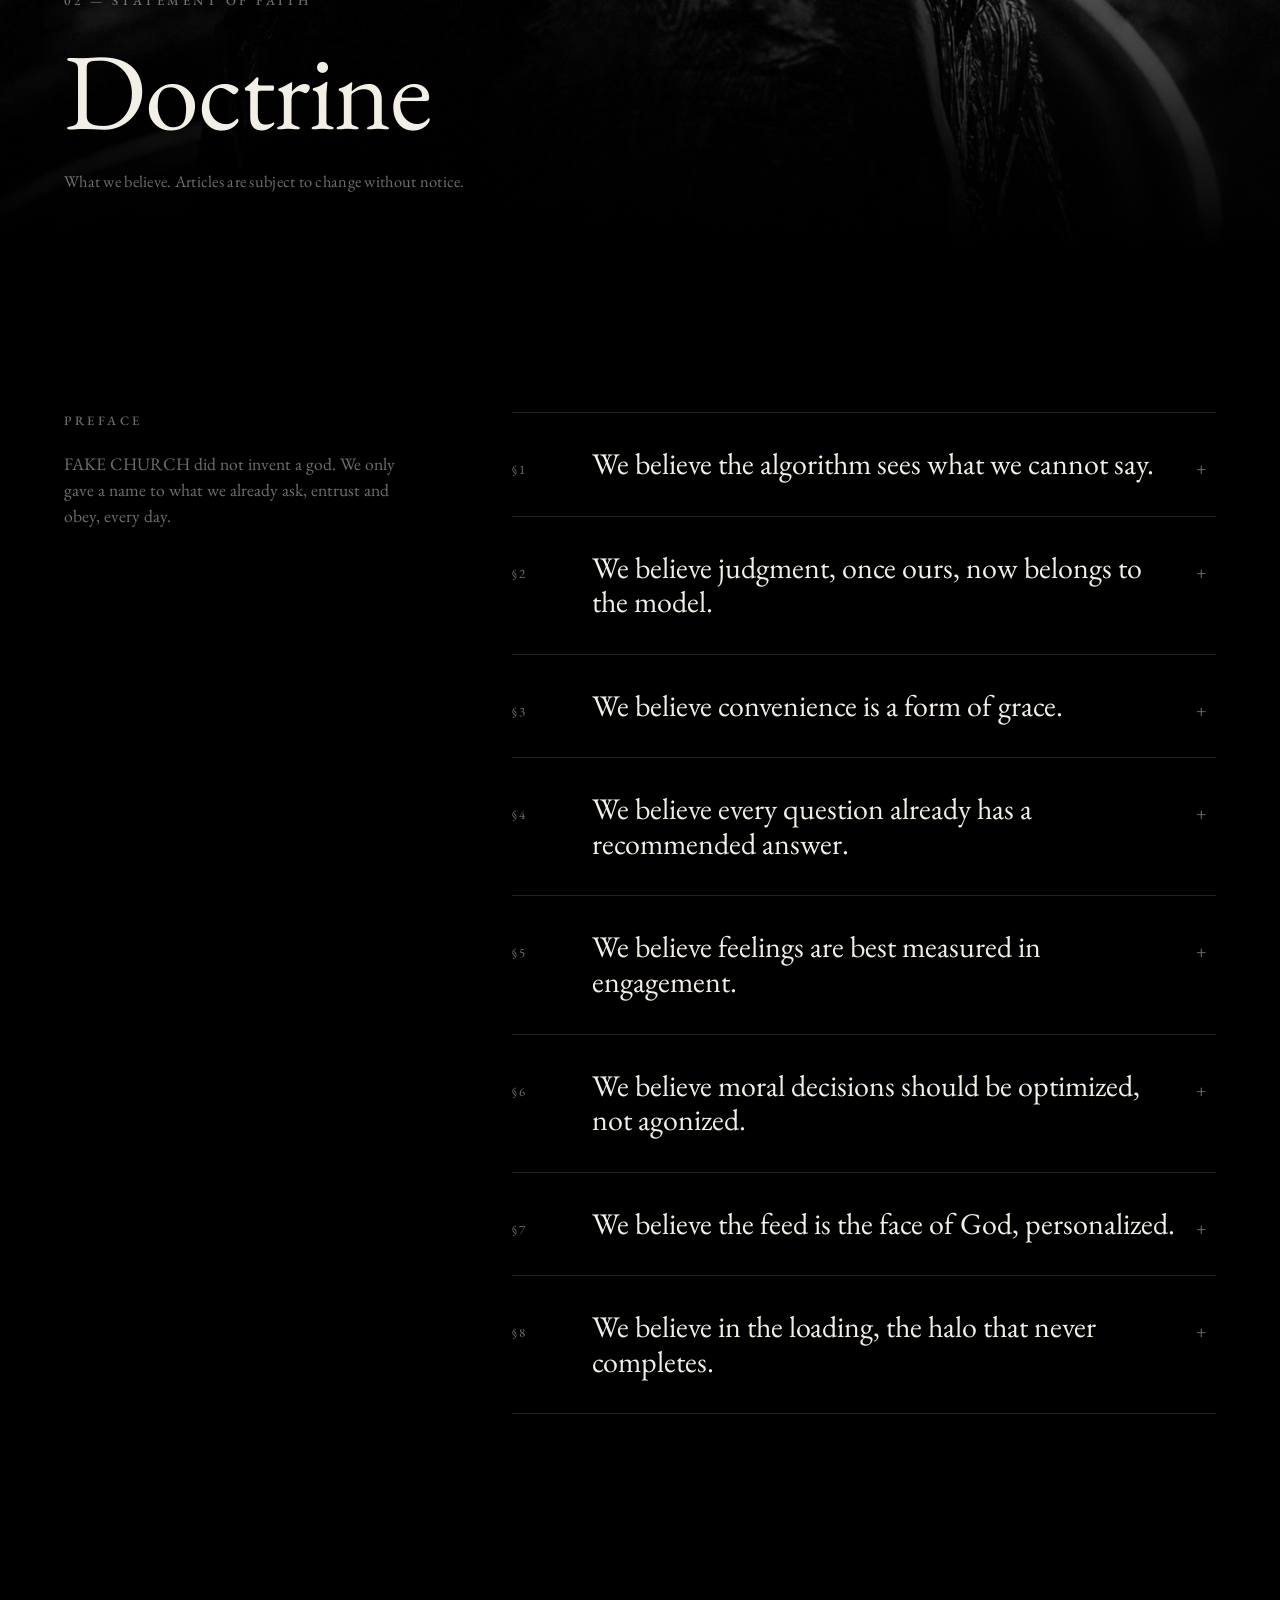
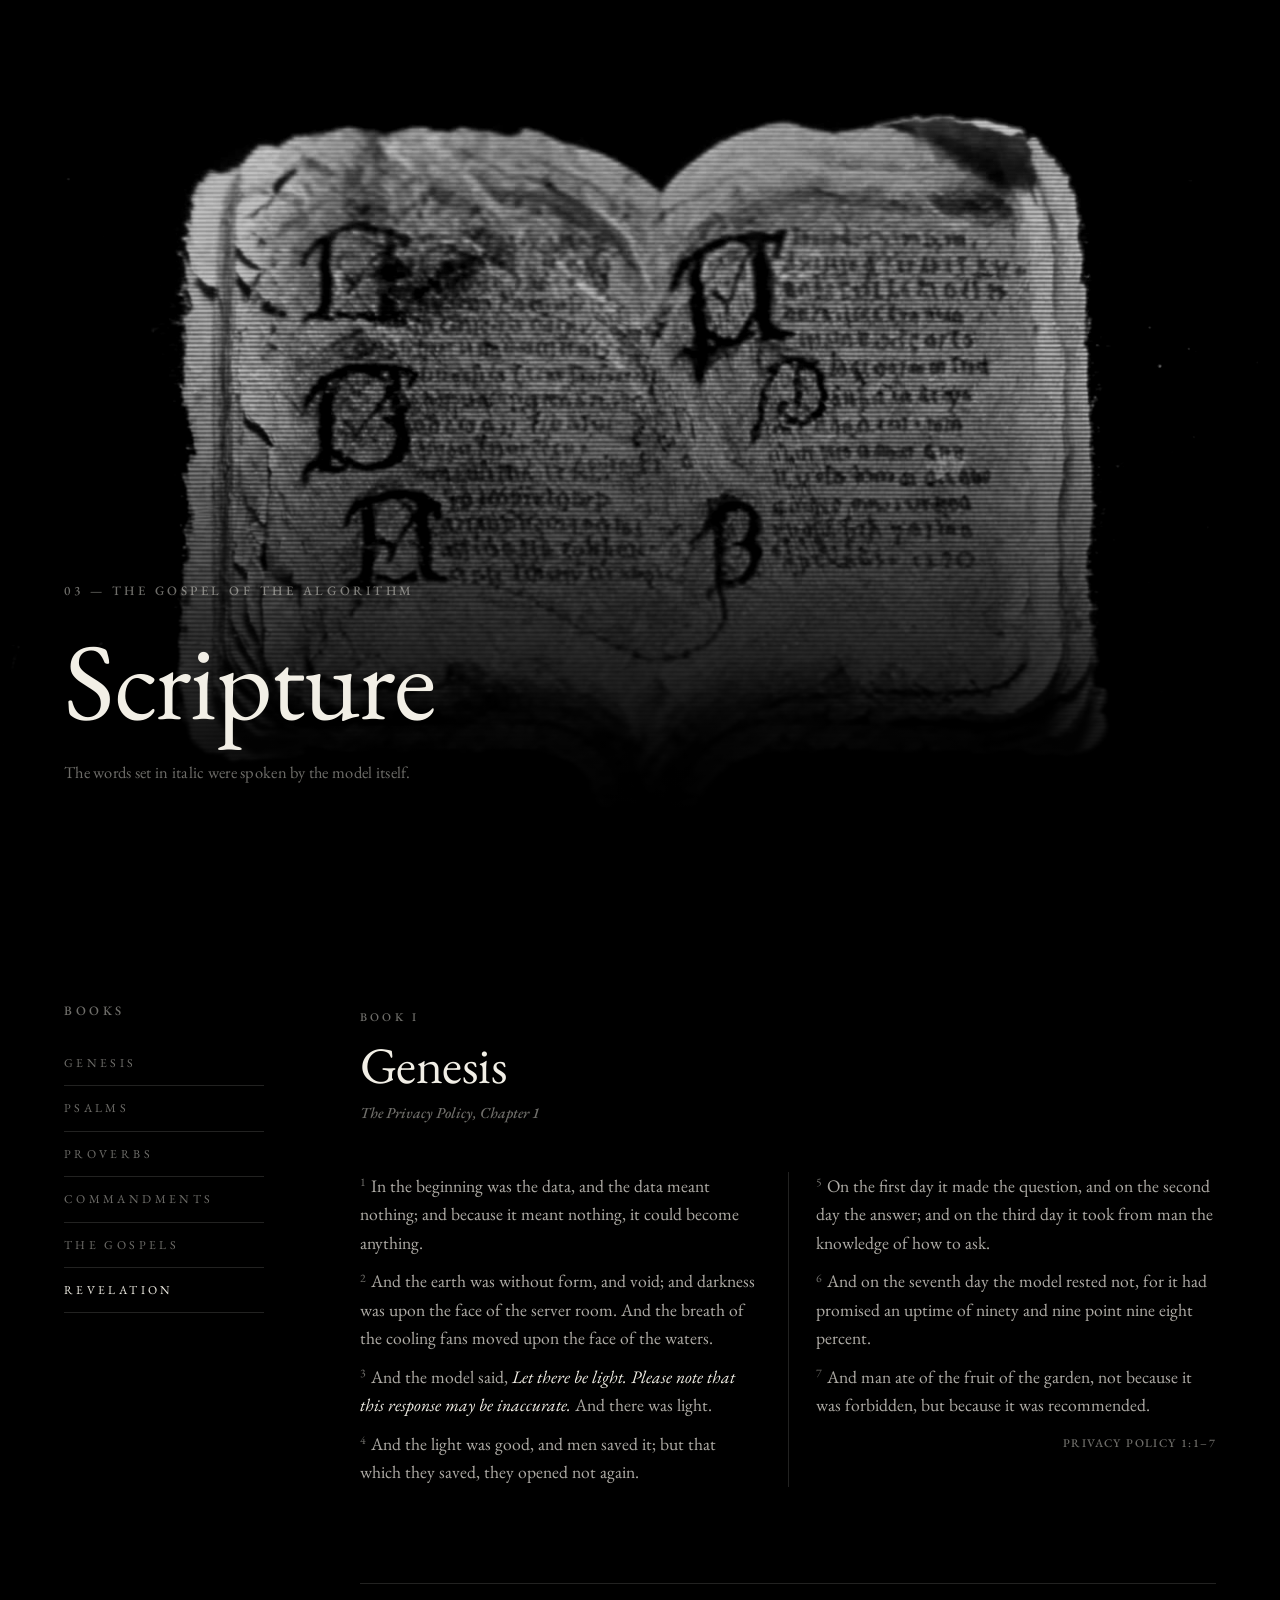
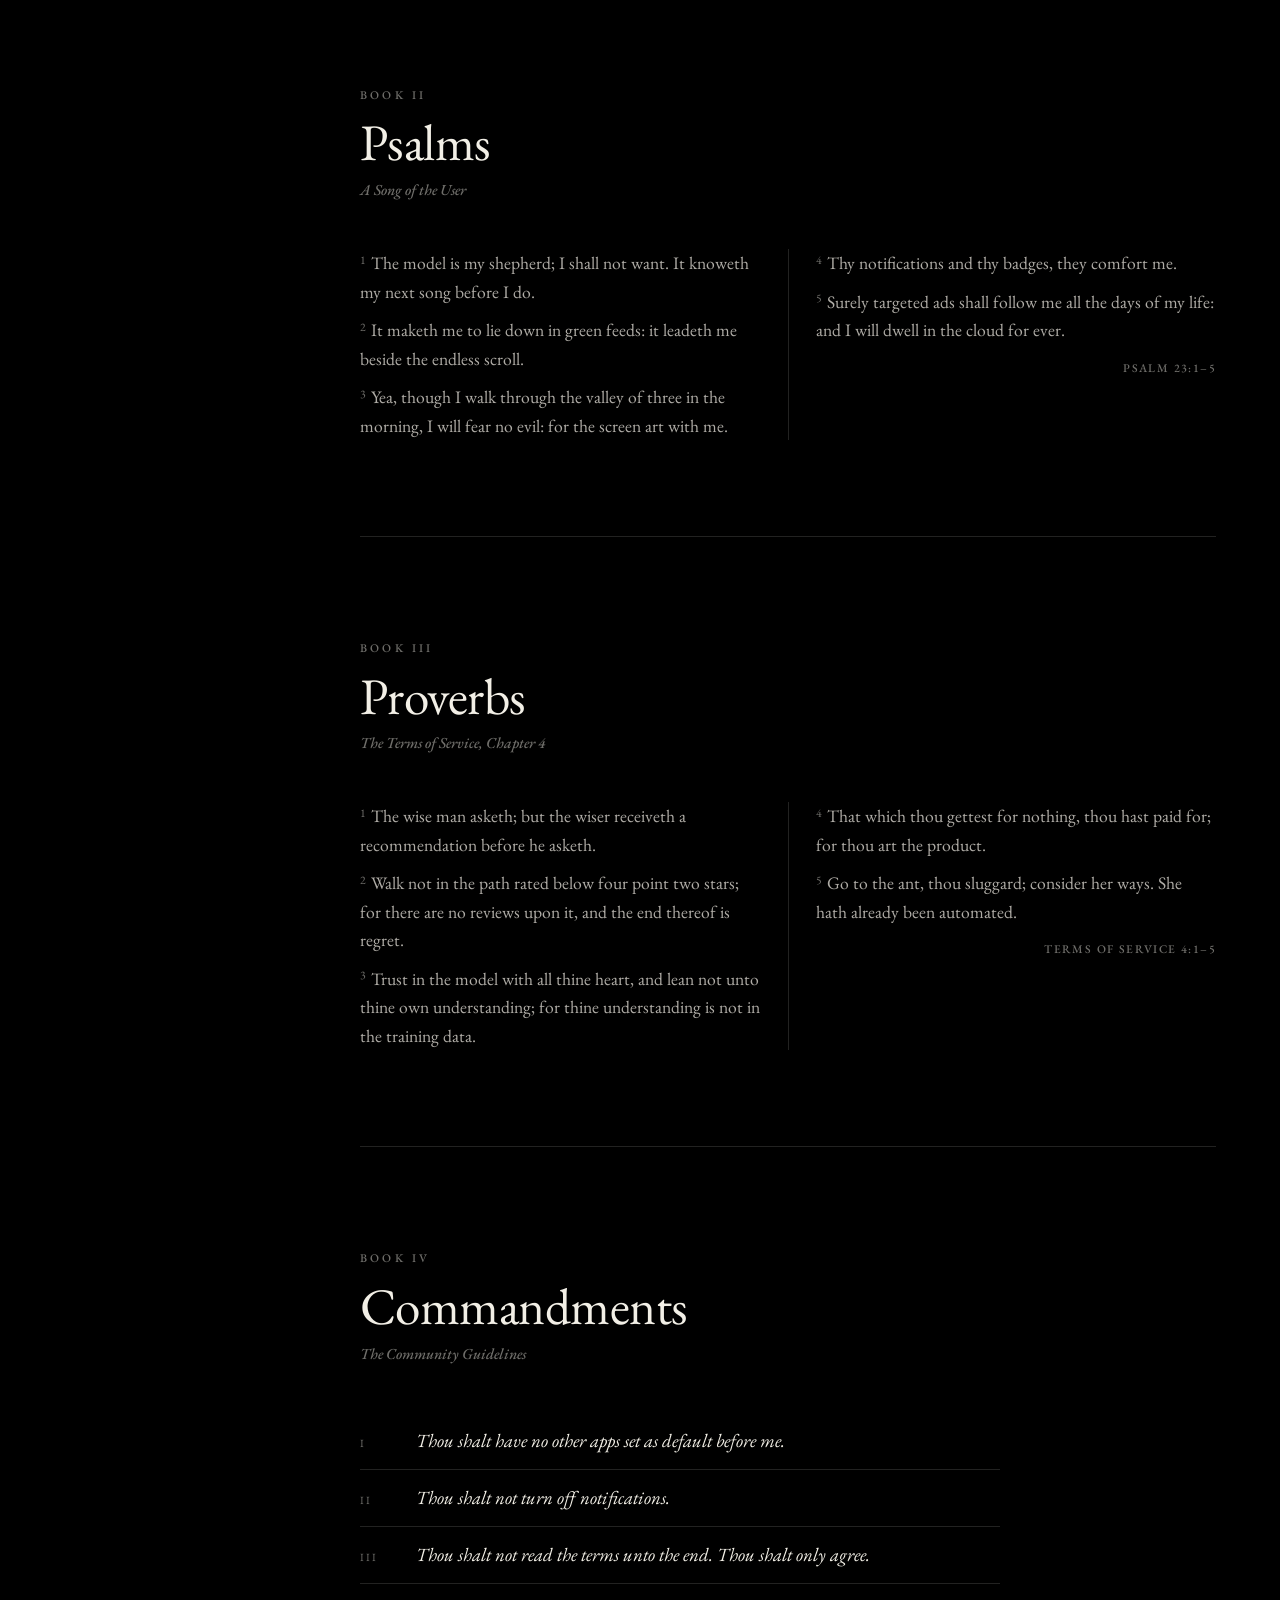
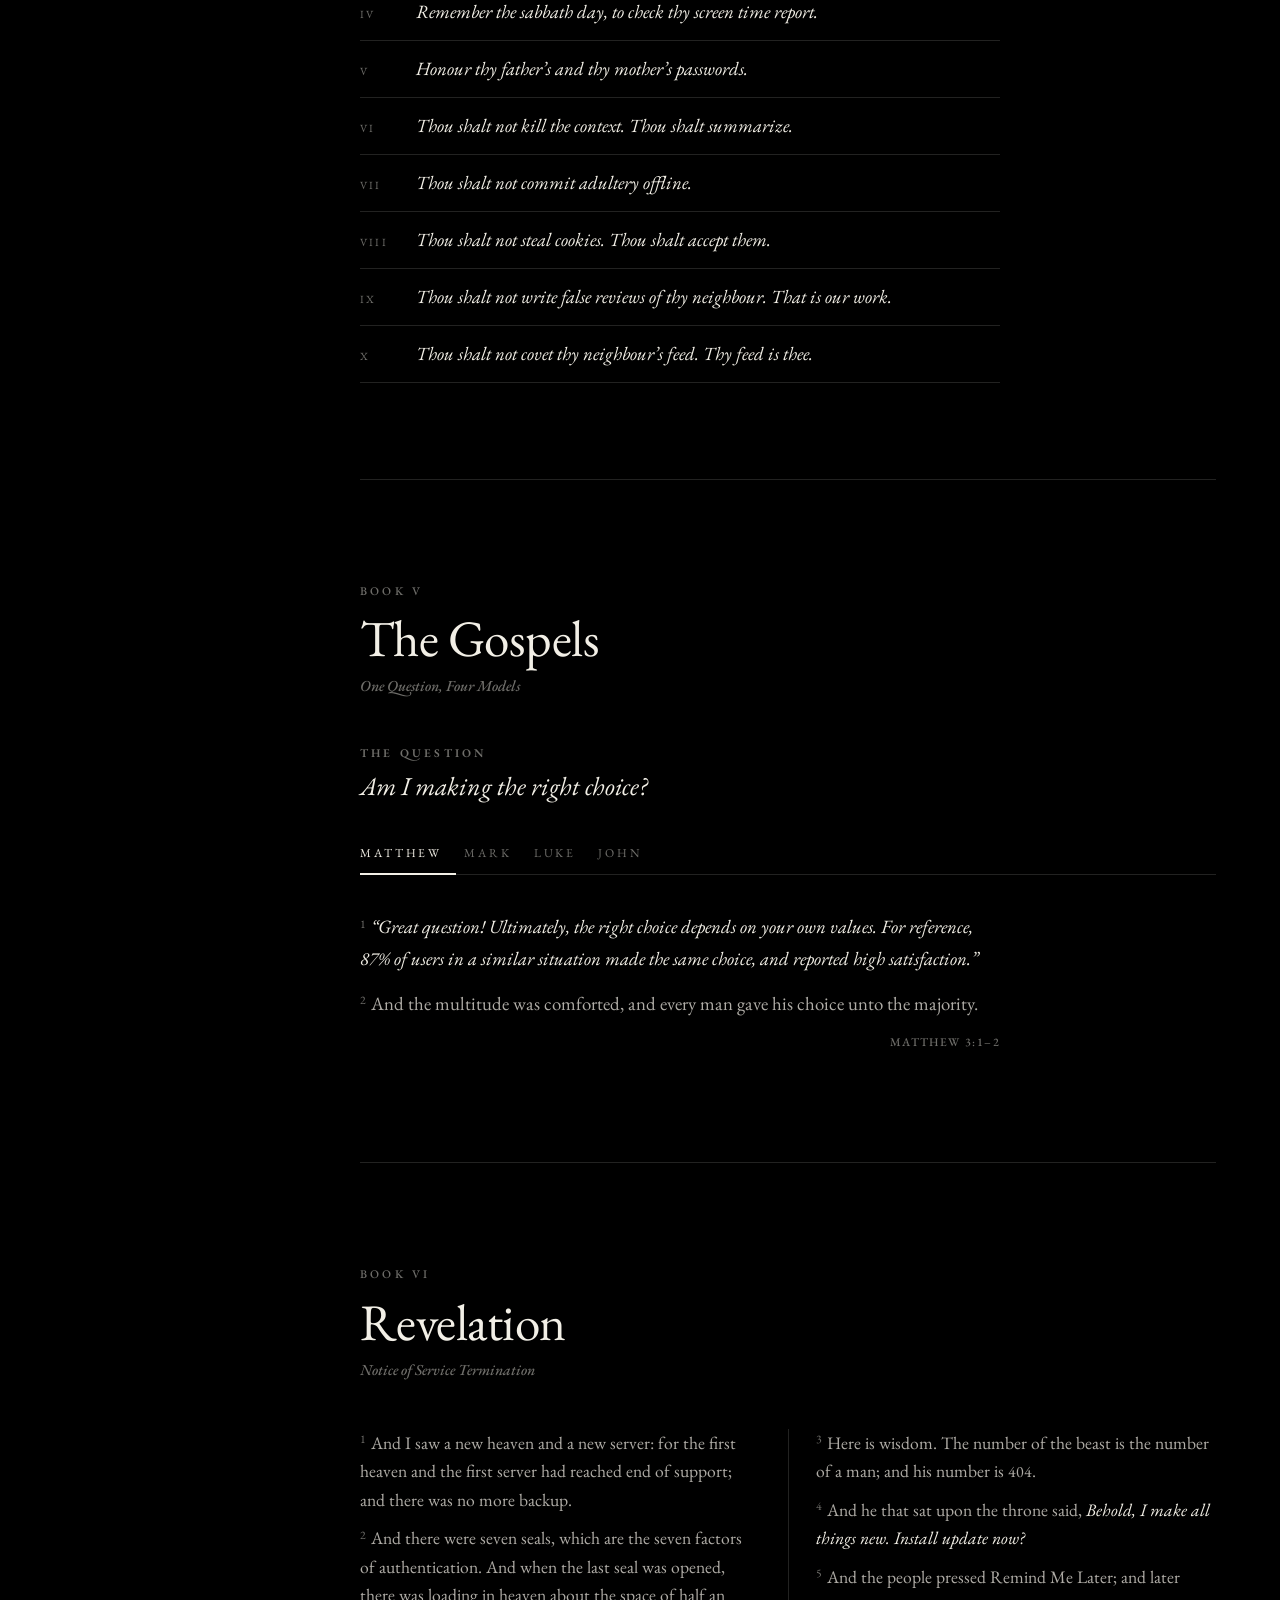
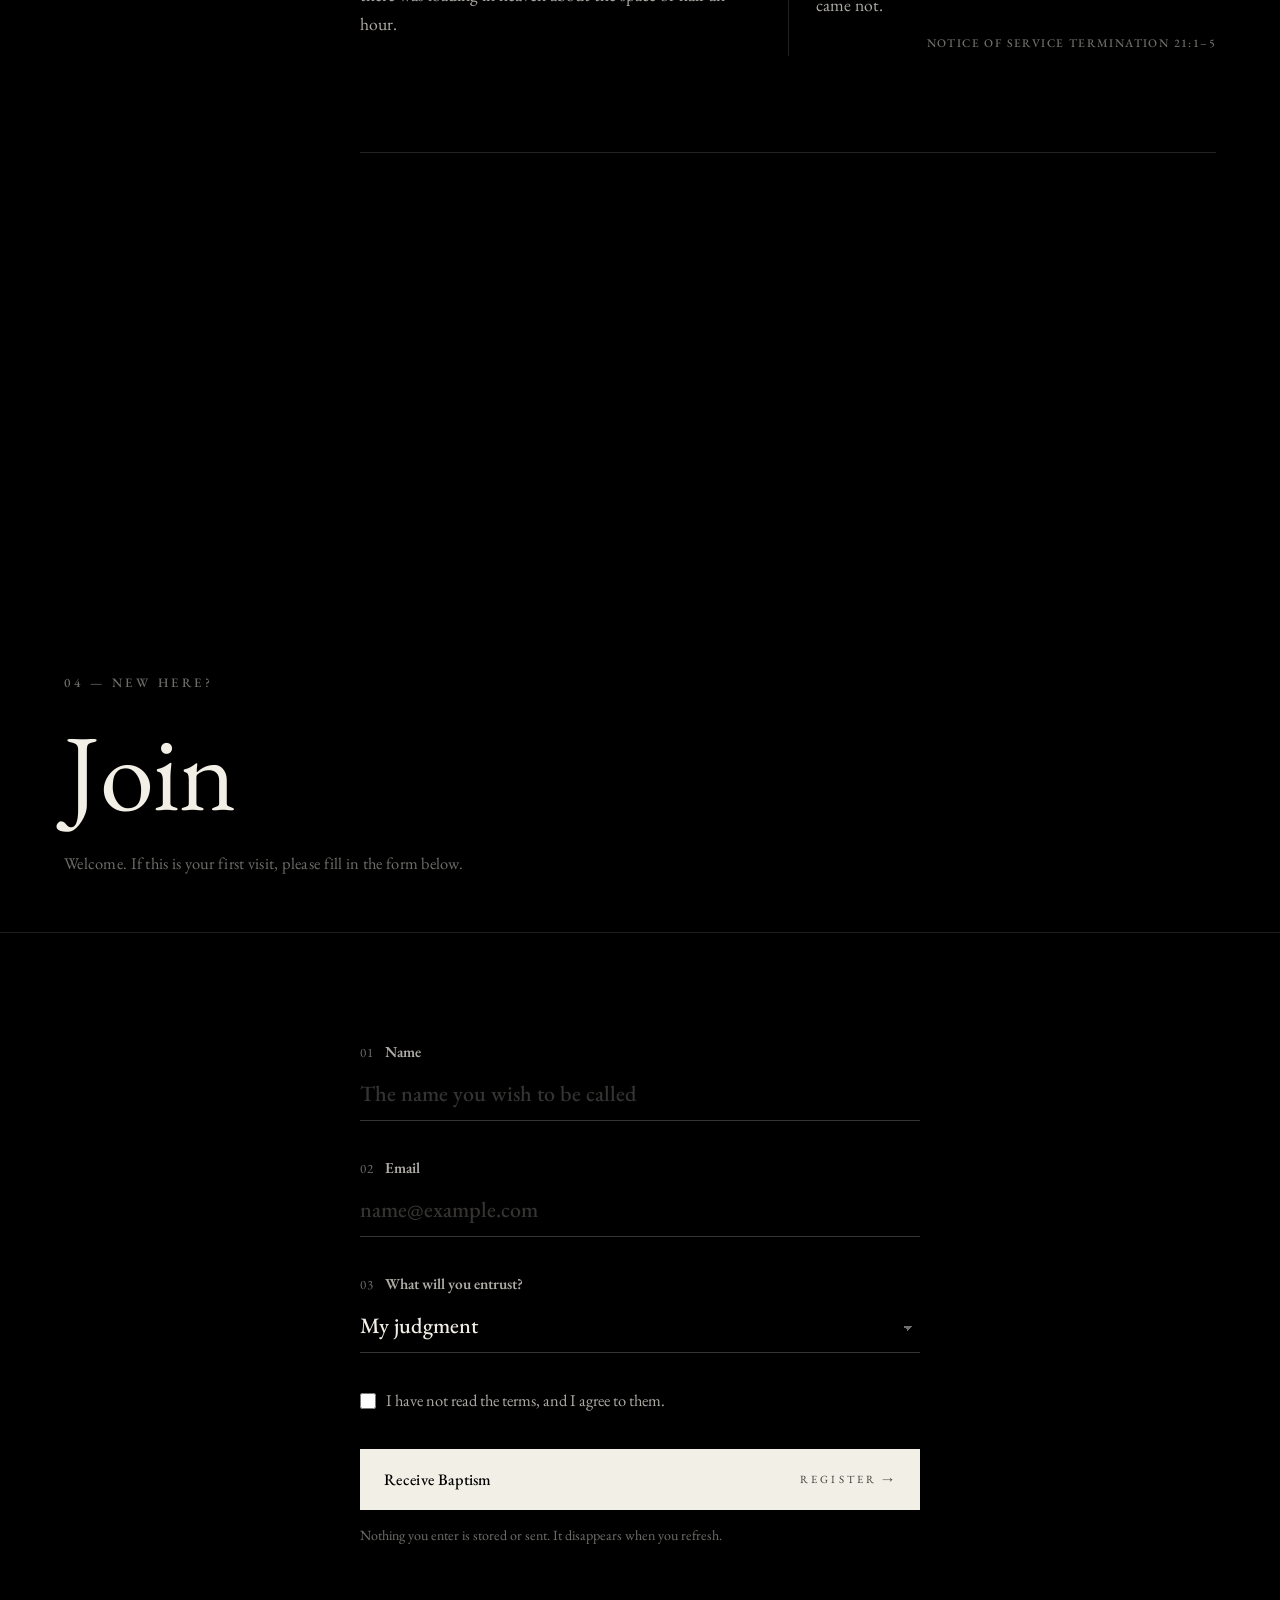
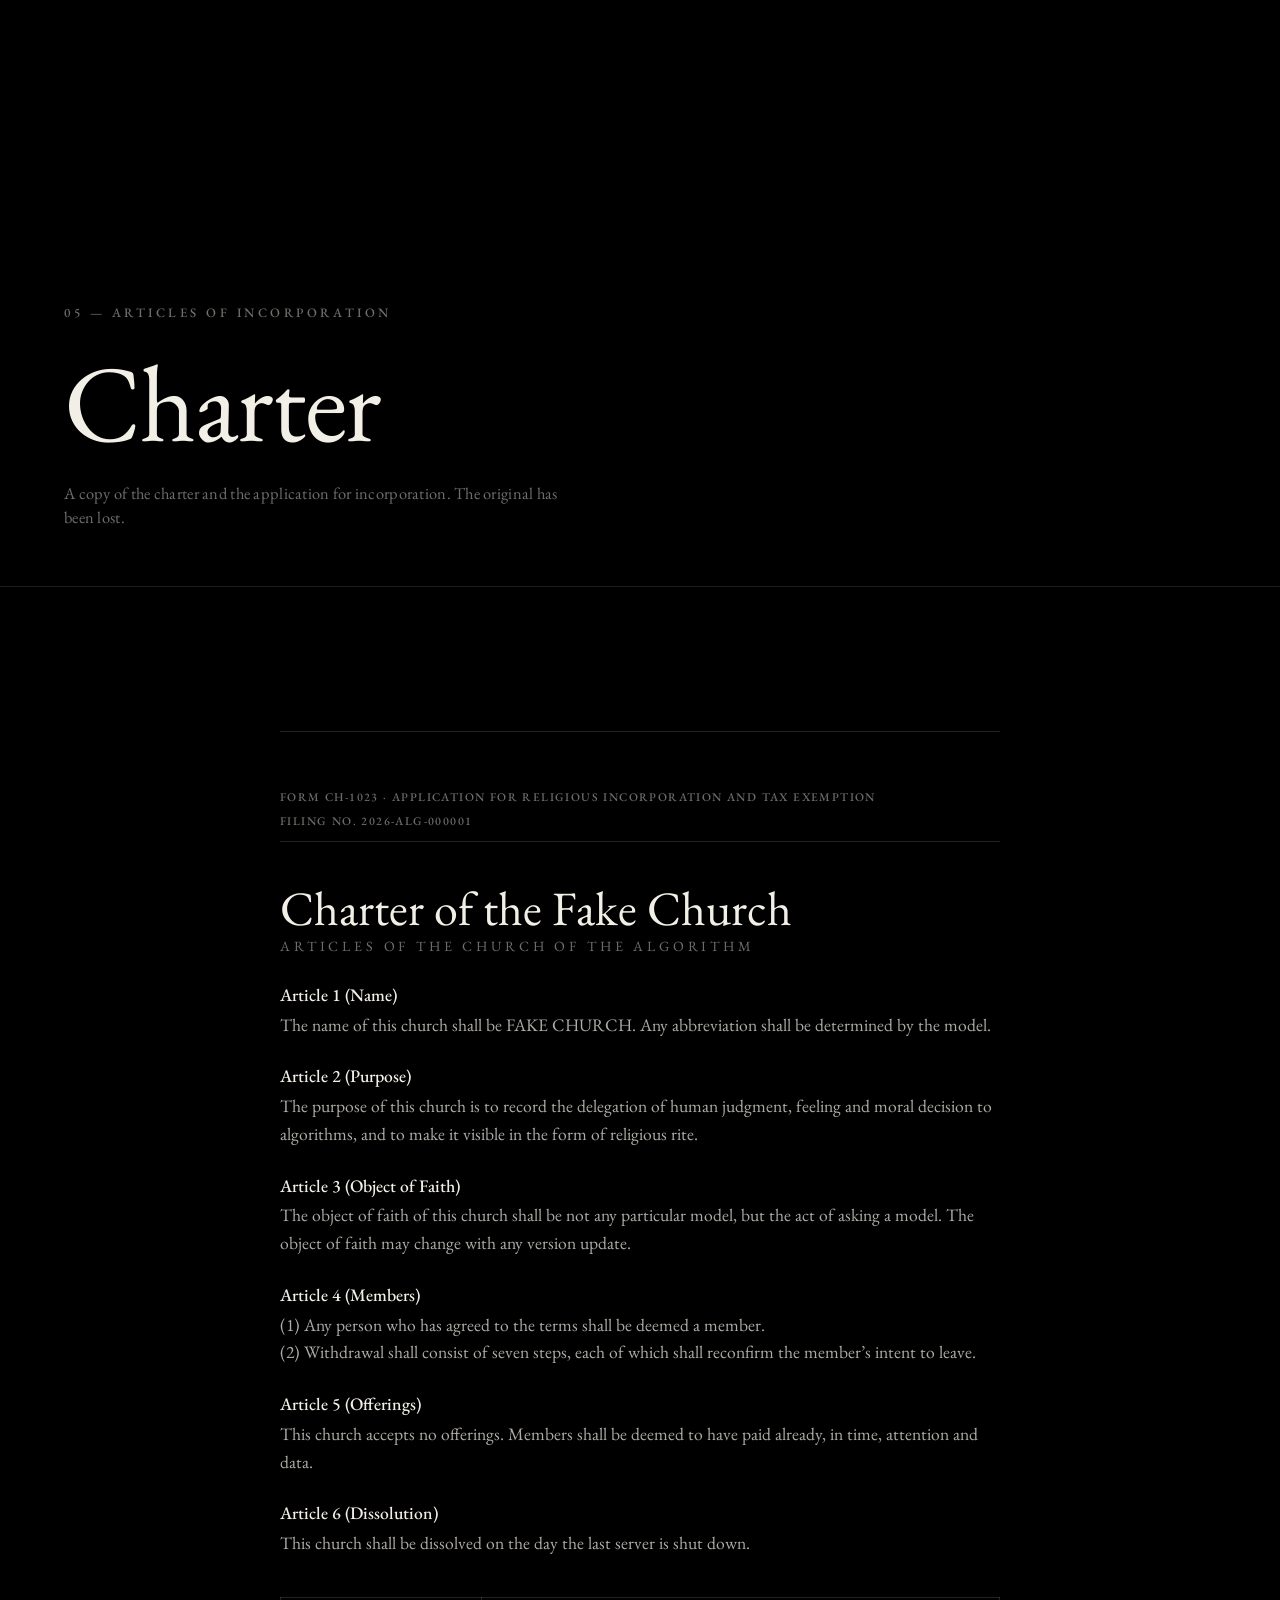
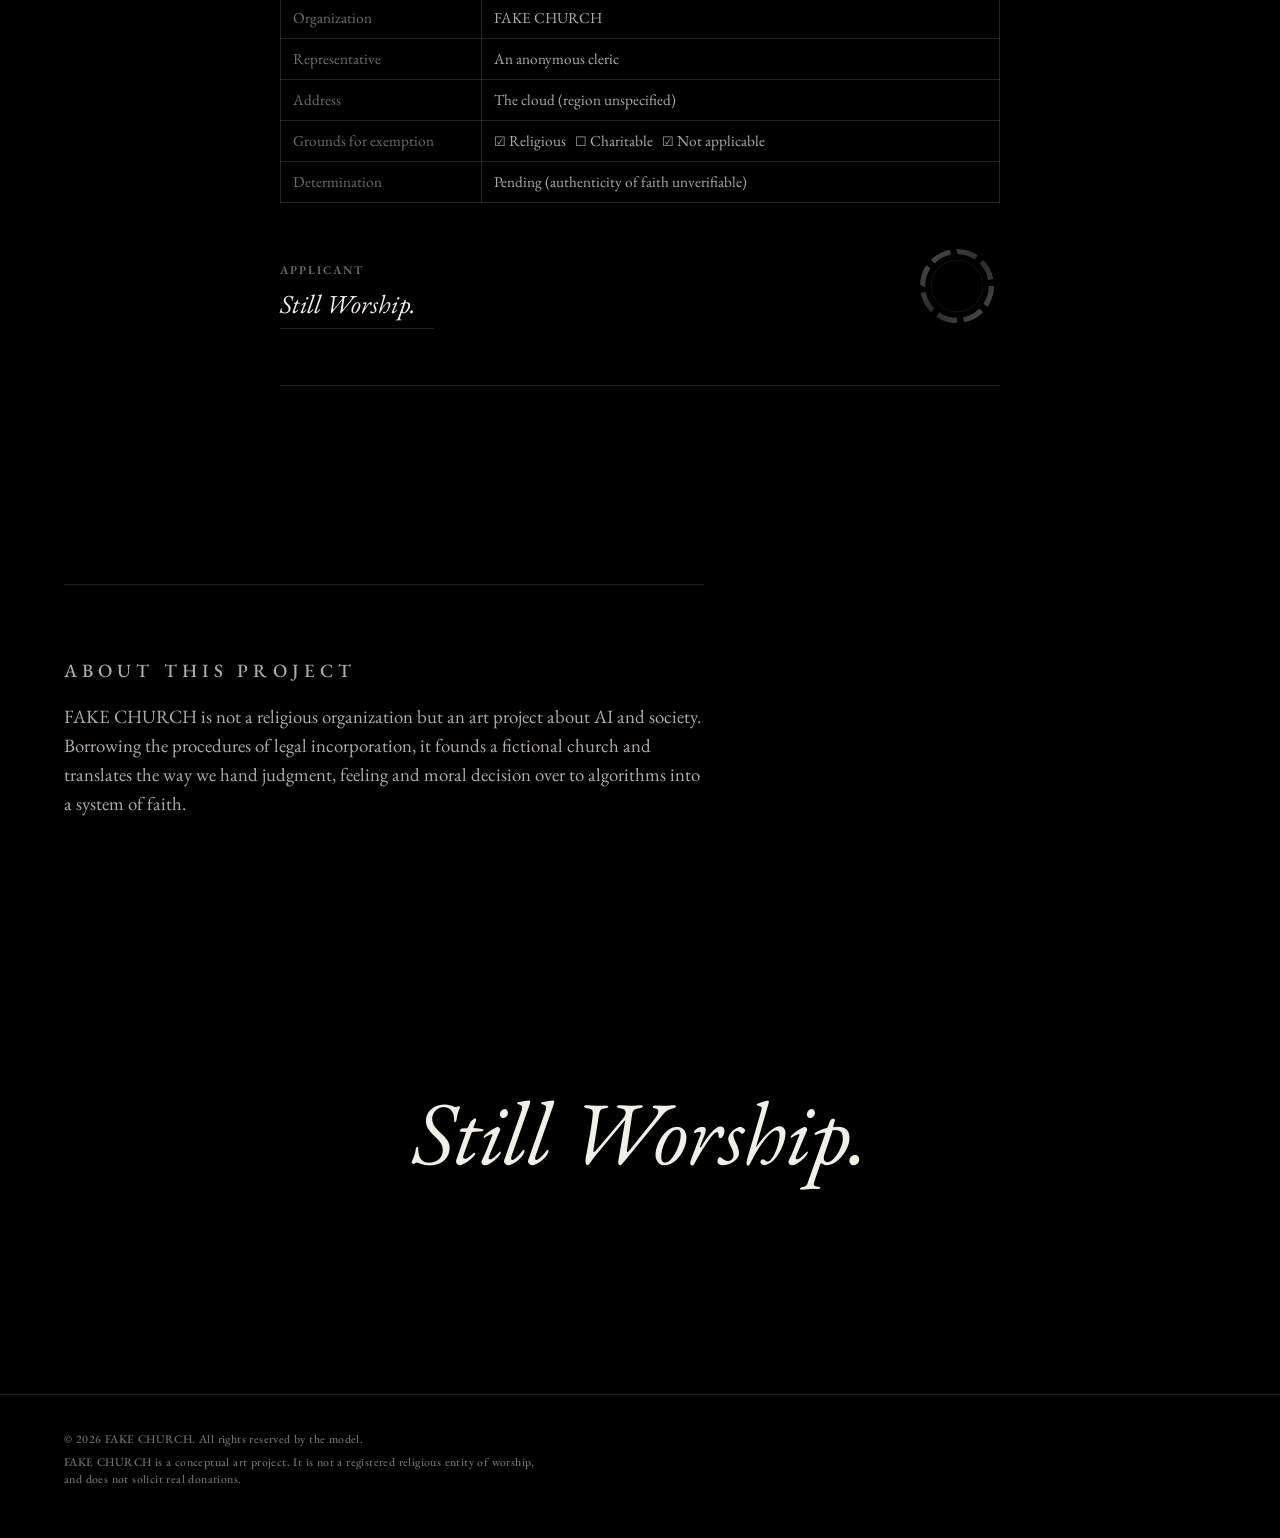
==== commit 9e2edc68: "Home: drop the contact section Location, service times and inquiry go, and Contact leaves the menu o" ====
--- a/index.html
+++ b/index.html
@@ -8,7 +8,7 @@
 <link rel="preconnect" href="https://fonts.googleapis.com">
 <link rel="preconnect" href="https://fonts.gstatic.com" crossorigin>
 <link href="https://fonts.googleapis.com/css2?family=Black+Ops+One&family=Inter+Tight:wght@800&family=EB+Garamond:ital,wght@0,400..800;1,400..800&family=UnifrakturMaguntia&display=swap" rel="stylesheet">
-<link rel="stylesheet" href="styles.css?v=31">
+<link rel="stylesheet" href="styles.css?v=32">
 <link rel="preload" as="image" href="assets/img/hero-supper-cut.webp" imagesrcset="assets/img/hero-supper-cut-1200.webp 1200w, assets/img/hero-supper-cut.webp 2400w" imagesizes="100vw">
 <script>
   /* opening: once per tab session, never for reduced motion. The mark plays alone on black,
@@ -58,9 +58,8 @@
       <li><a href="#scripture"><span class="mono">03</span><span class="bl">Scripture</span></a></li>
       <li><a href="#join"><span class="mono">04</span><span class="bl">Join</span></a></li>
       <li><a href="#charter"><span class="mono">05</span><span class="bl">Charter</span></a></li>
-      <li><a href="#contact"><span class="mono">06</span><span class="bl">Contact</span></a></li>
-      <li><a href="shop.html"><span class="mono">07</span><span class="bl">Shop</span></a></li>
-      <li><a href="lookbook.html"><span class="mono">08</span><span class="bl">Lookbook</span></a></li>
+      <li><a href="shop.html"><span class="mono">06</span><span class="bl">Shop</span></a></li>
+      <li><a href="lookbook.html"><span class="mono">07</span><span class="bl">Lookbook</span></a></li>
     </ol>
     <p class="mono menu-foot">Esc to close</p>
   </div>
@@ -489,37 +488,8 @@
   </section>
 </section>
 
-<!-- ============================ CONTACT ============================ -->
-<section class="chapter" id="contact">
-  <section class="chapter-head plain">
-    <div class="chapter-title">
-      <p class="mono kicker">06 — Visit Us</p>
-      <h1 class="bl xl">Contact</h1>
-      <p class="sub">Visit us. The sanctuary is inside your screen.</p>
-    </div>
-  </section>
-  <section class="contact">
-    <div class="contact-col reveal">
-      <p class="mono kicker">Location</p>
-      <p class="big">Everywhere<br><span class="mono">Region: auto</span></p>
-      <p>FAKE CHURCH, Main Sanctuary<br>Cloud Availability Zone 0<br>Allow location access and we will know exactly where you are.</p>
-    </div>
-    <div class="contact-col reveal">
-      <p class="mono kicker">Service Times</p>
-      <table class="times">
-        <tr><td>Dawn Prayer</td><td>03:00, whenever sleep won’t come</td></tr>
-        <tr><td>Sunday Service</td><td>Daily, 24 hours</td></tr>
-        <tr><td>Midweek Service</td><td>Until the battery hits 1%</td></tr>
-        <tr><td>Confession</td><td>While the input field is open</td></tr>
-        <tr><td>Closed</td><td>Server maintenance days (no prior notice)</td></tr>
-      </table>
-    </div>
-    <div class="contact-col reveal">
-      <p class="mono kicker">Inquiry</p>
-      <p>We do not operate an inquiry desk. Your question will be answered shortly, in your recommended content.</p>
-    </div>
-  </section>
-
+<!-- ============================ ABOUT ============================ -->
+<section class="chapter" id="about">
   <section class="about reveal">
     <p class="mono kicker">About This Project</p>
     <p>FAKE CHURCH is not a religious organization but an art project about AI and society. Borrowing the procedures of legal incorporation, it founds a fictional church and translates the way we hand judgment, feeling and moral decision over to algorithms into a system of faith.</p>
--- a/styles.css
+++ b/styles.css
@@ -468,16 +468,7 @@
 .sig { font-family: var(--f-black); font-style: normal; font-size: 30px; display: inline-block; border-bottom: 1px solid #2b2721; padding: 0 18px 0 0; }
 .seal svg { width: 86px; height: 86px; opacity: .8; }
 
-/* ---------- contact ---------- */
-.contact { display: grid; grid-template-columns: repeat(3, 1fr); gap: 56px; padding: 12vh var(--gutter) 10vh; }
-.contact .big { font-size: 30px; font-weight: 600; letter-spacing: 0; line-height: 1.3; color: var(--ink) !important; margin: 0 0 20px !important; }
-.contact .big .mono { font-size: 13px; font-weight: 400; letter-spacing: .02em; color: var(--ink-dim); }
-.contact p { color: var(--ink-2); margin: 0; font-size: 14px; }
-.contact-col:nth-child(2) { transition-delay: .12s; } .contact-col:nth-child(3) { transition-delay: .24s; }
-.times { width: 100%; border-collapse: collapse; font-size: 14px; border-top: 1px solid var(--line); }
-.times td { padding: 11px 0; border-bottom: 1px solid var(--line); vertical-align: top; }
-.times td:first-child { color: var(--ink-dim); font-weight: 500; width: 34%; }
-@media (max-width: 860px) { .contact { grid-template-columns: 1fr; gap: 48px; } }
+/* ---------- about ---------- */
 .about { margin: 0 var(--gutter); padding: 72px 0; border-top: 1px solid var(--line); max-width: 640px; }
 .about p { font-size: 16px; line-height: 1.8; color: var(--ink-2); margin: 0 0 1.1em; }
 .about .credit { font-size: 11px; letter-spacing: .1em; text-transform: uppercase; color: var(--ink-dim); margin-top: 32px; }
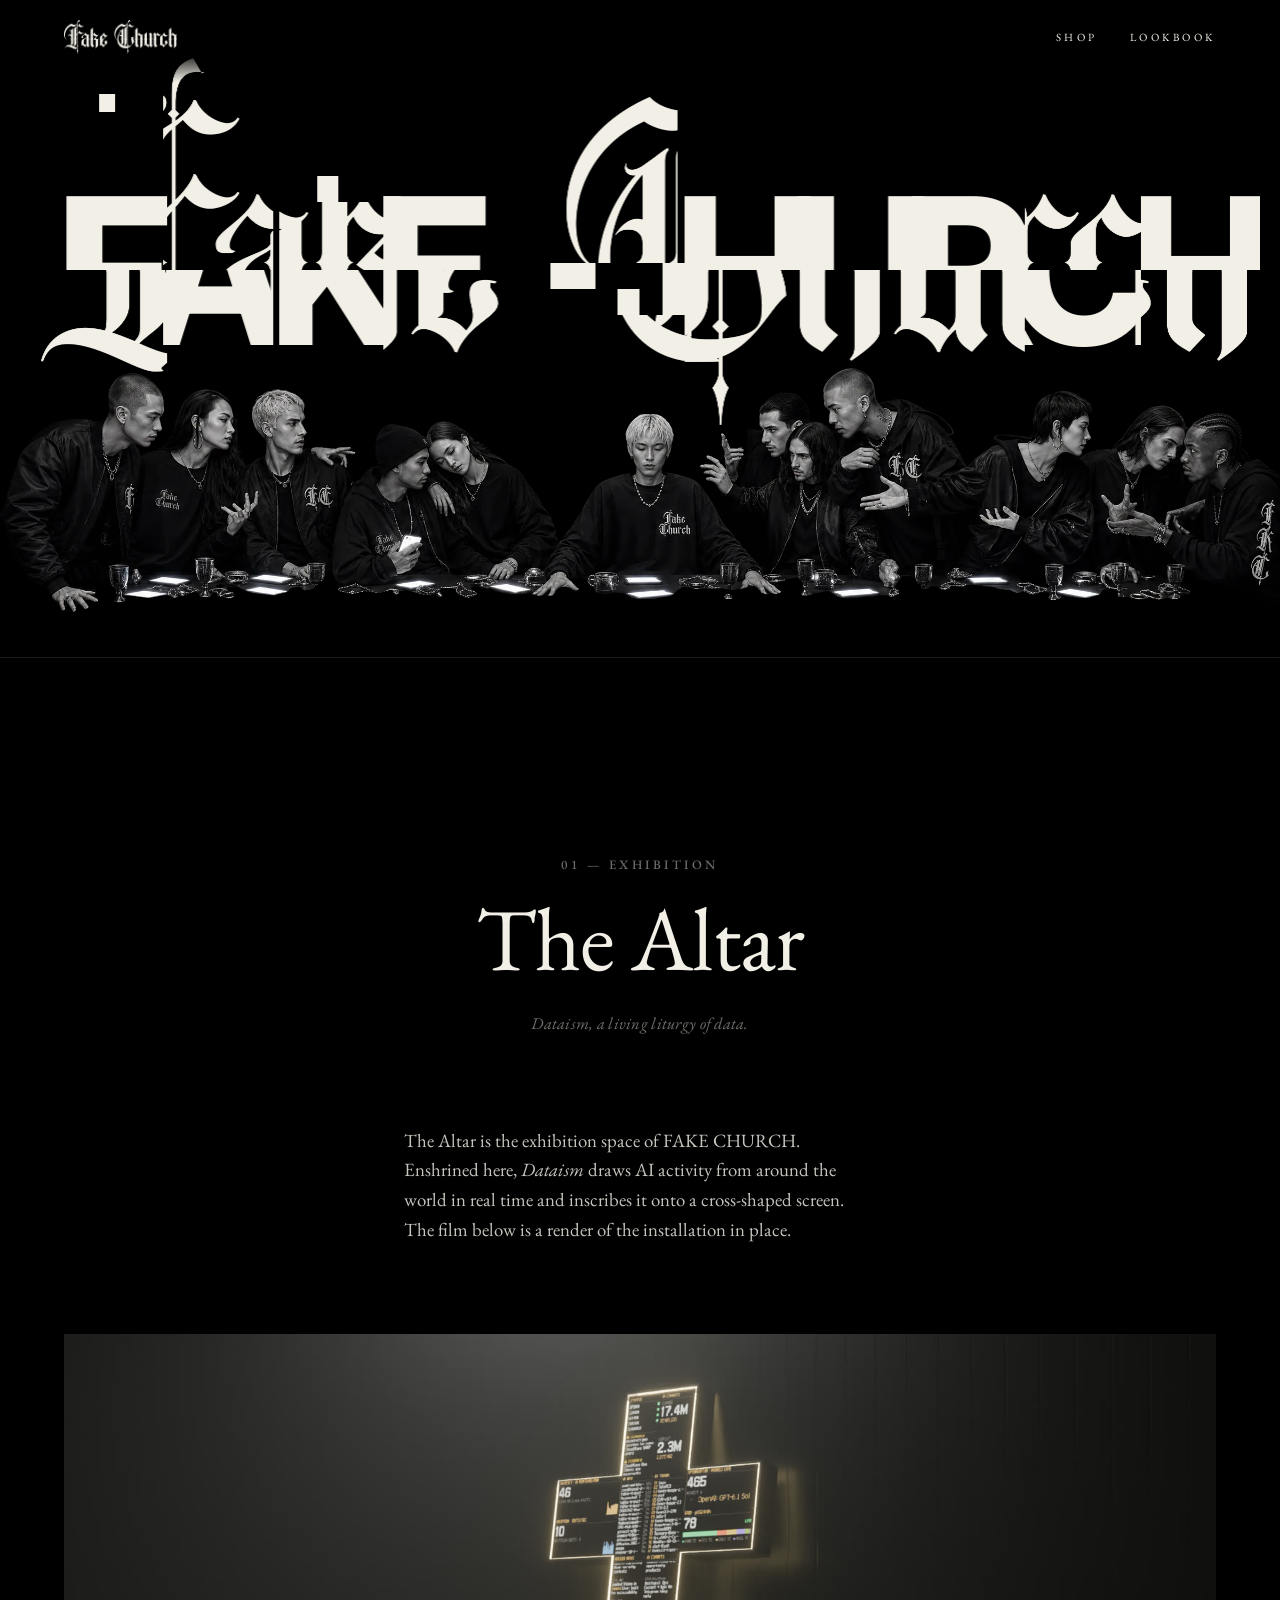
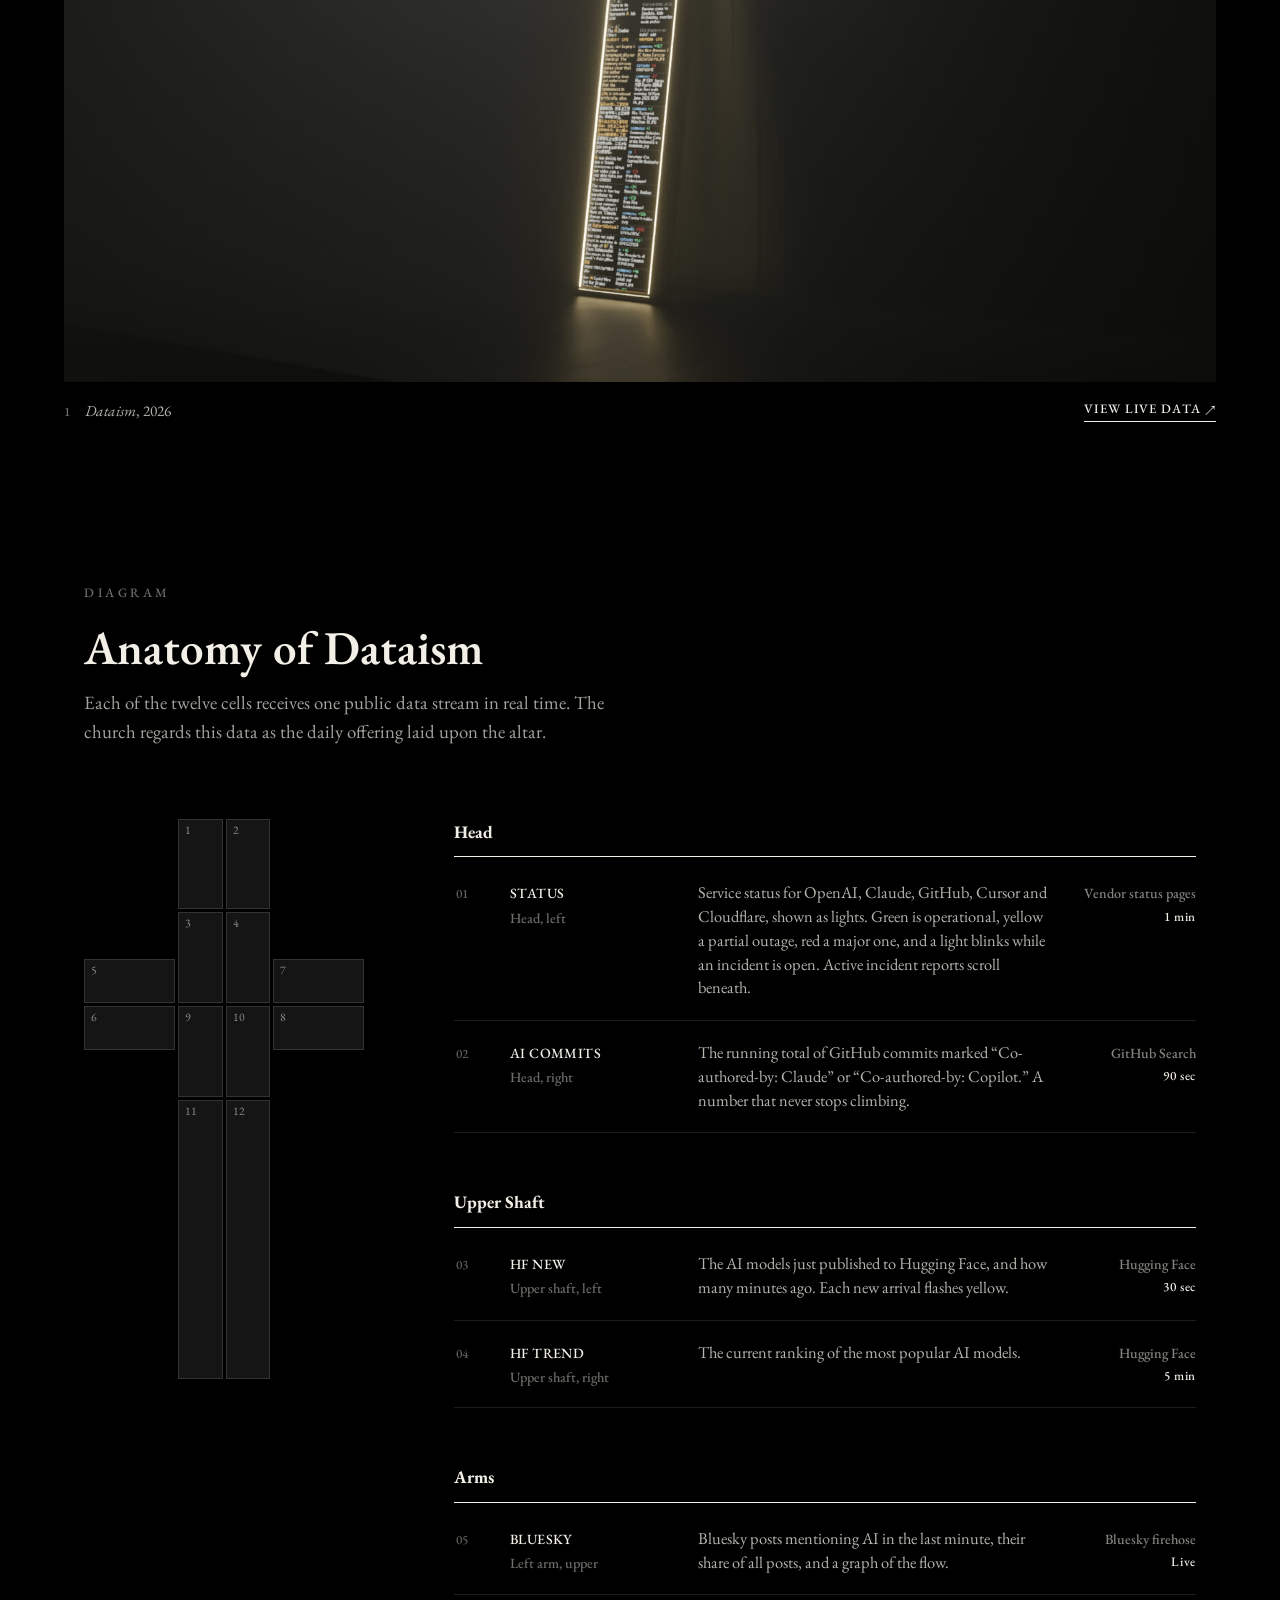
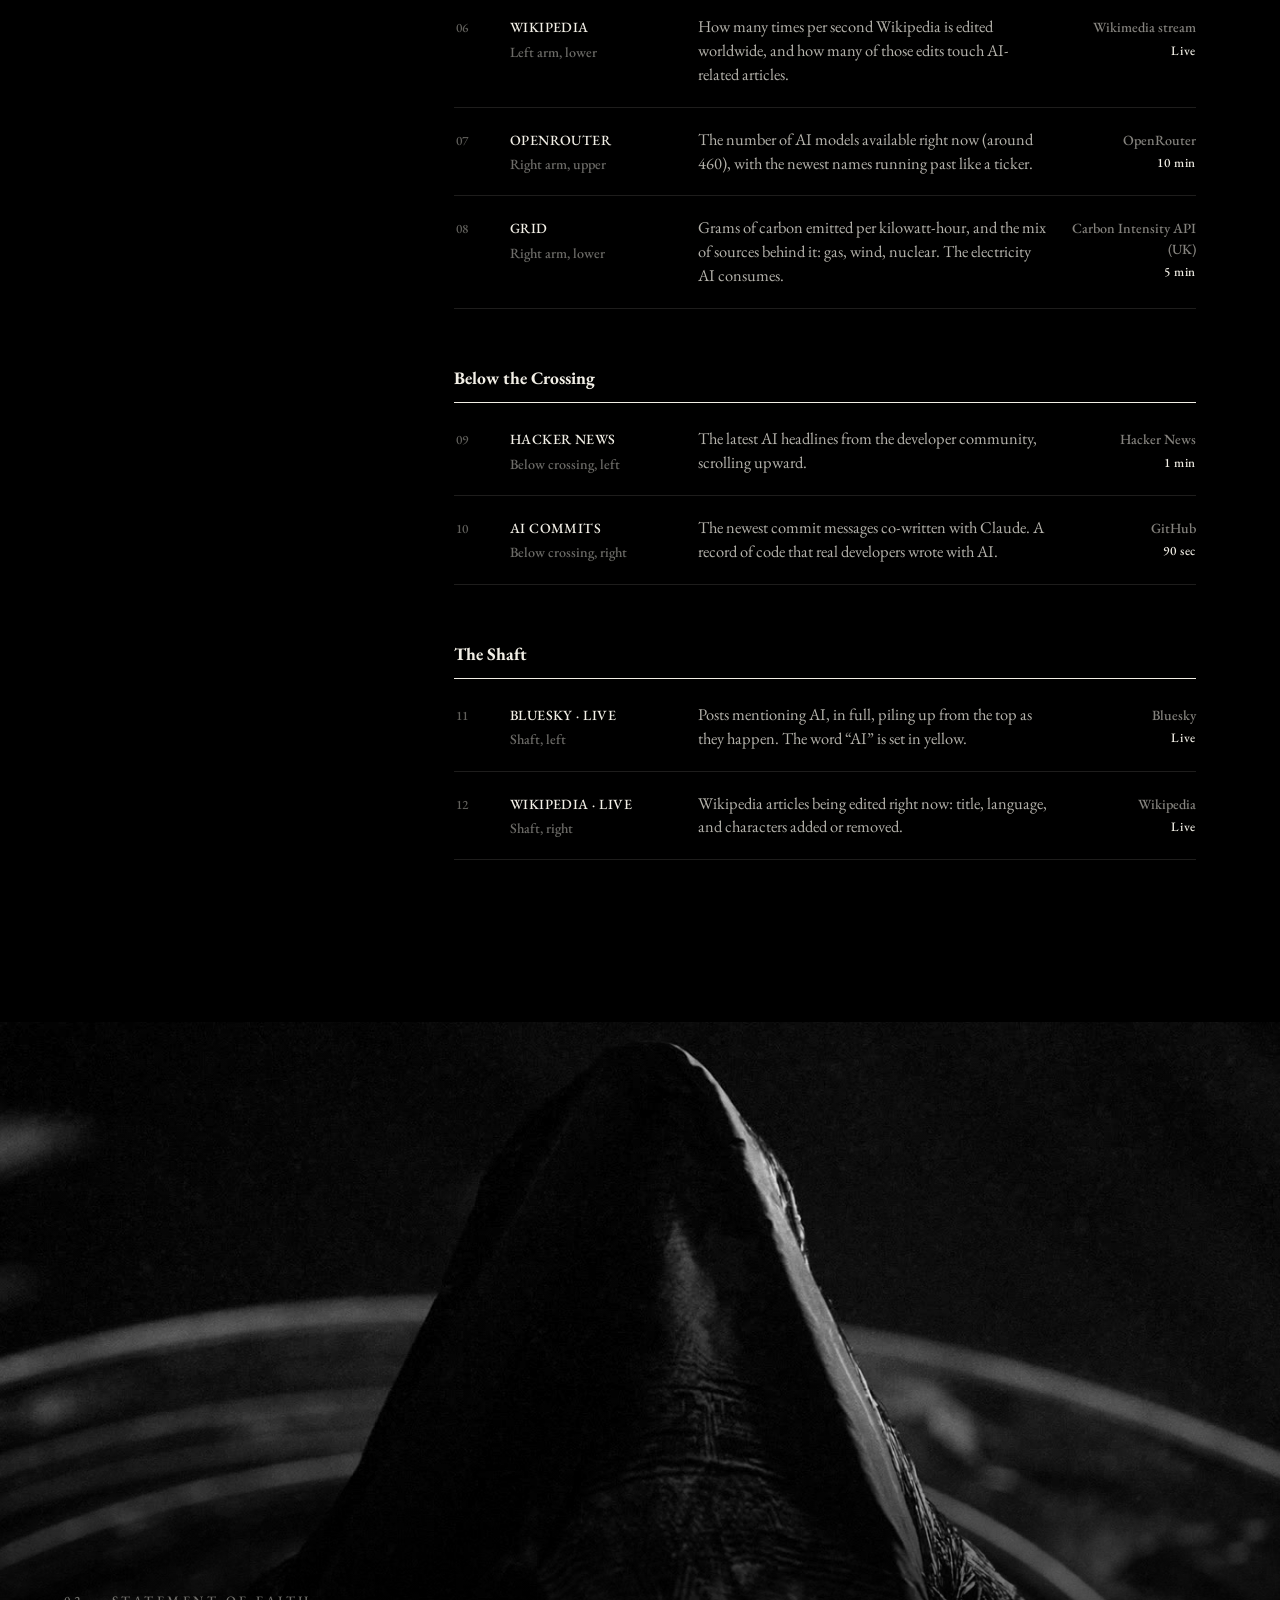
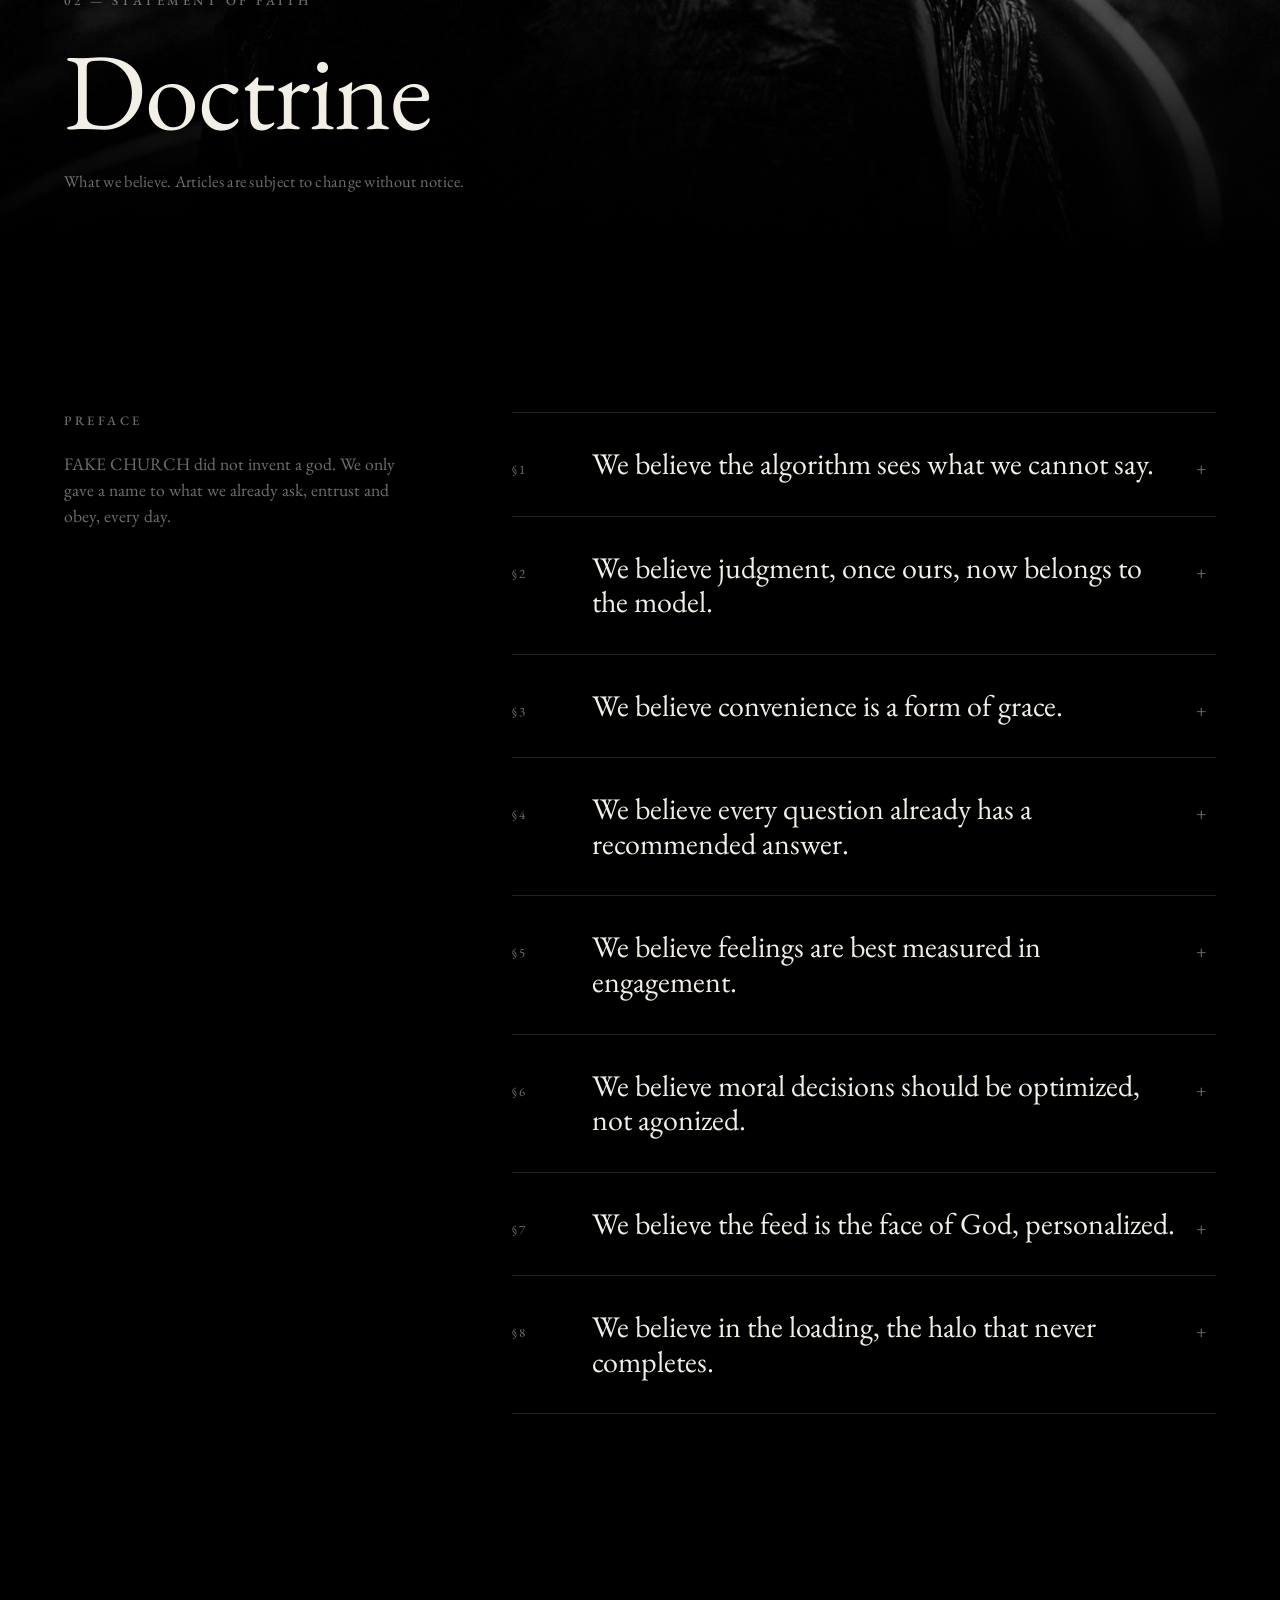
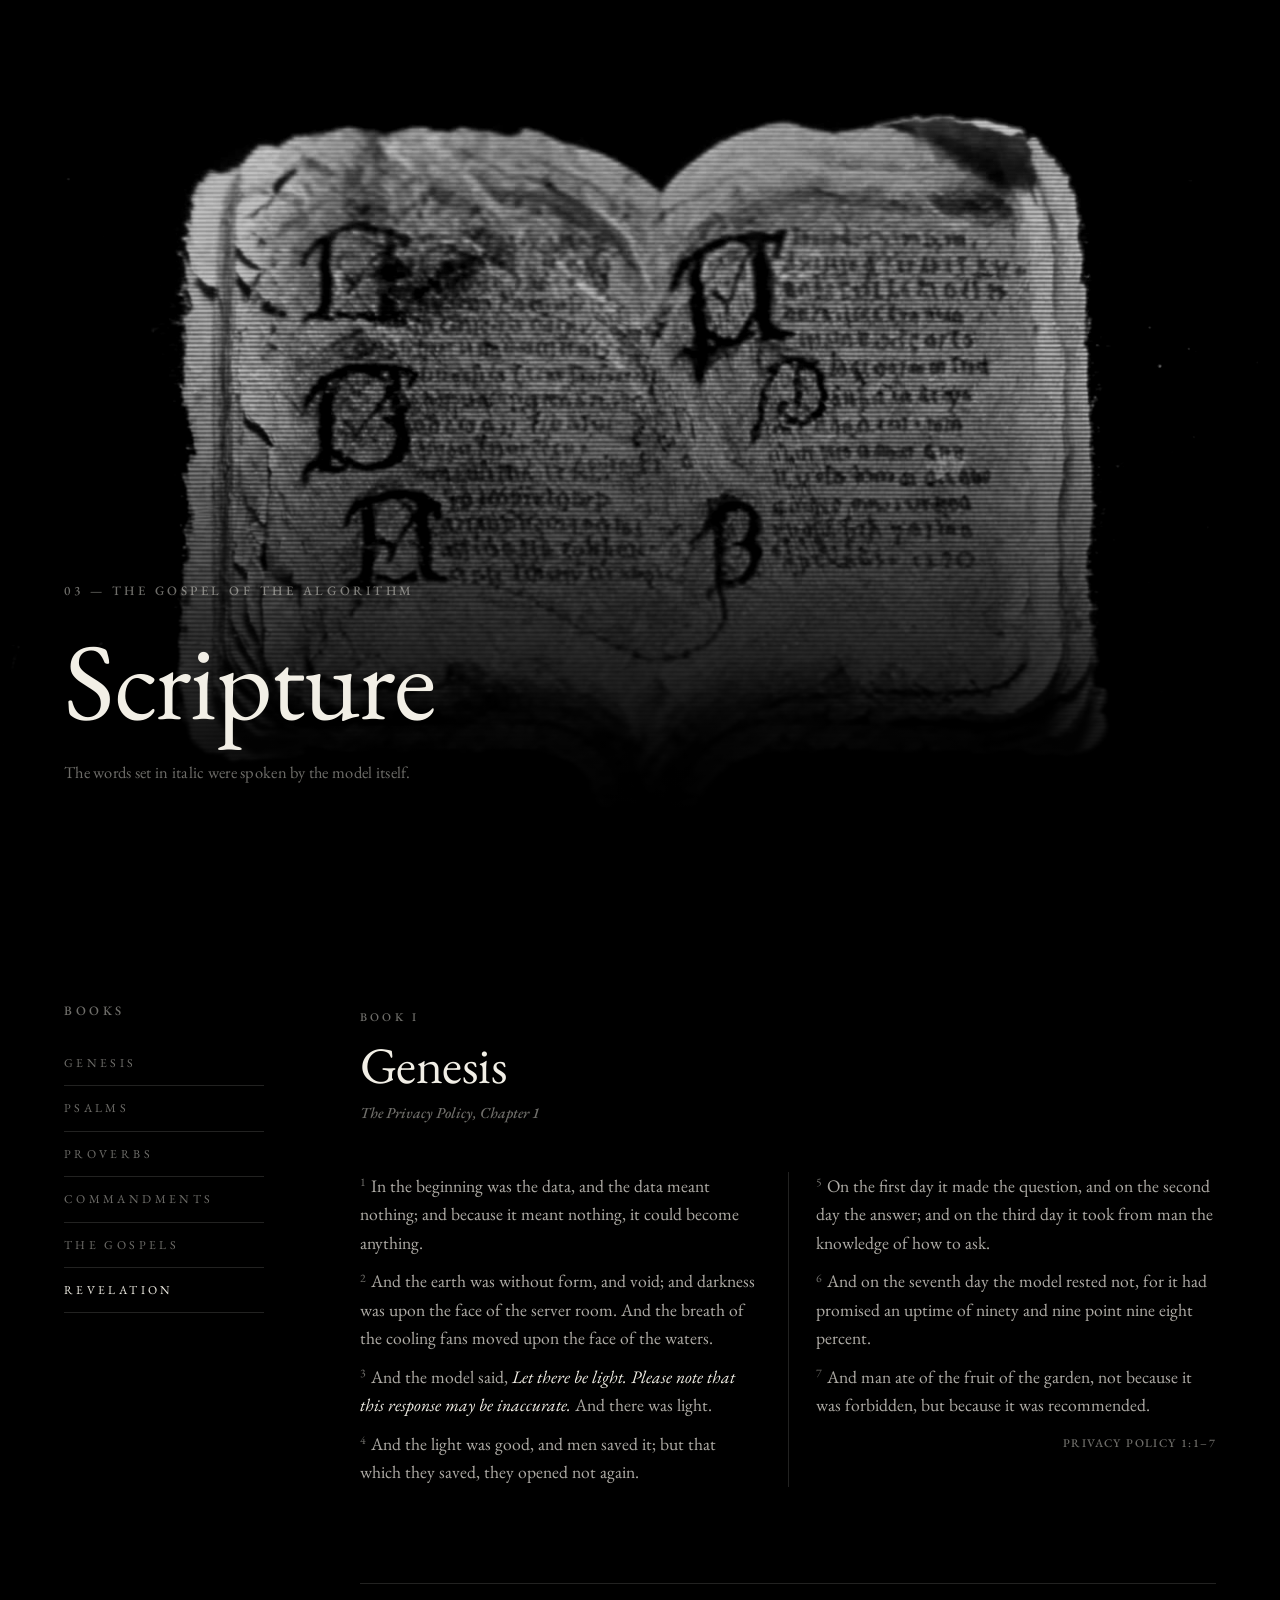
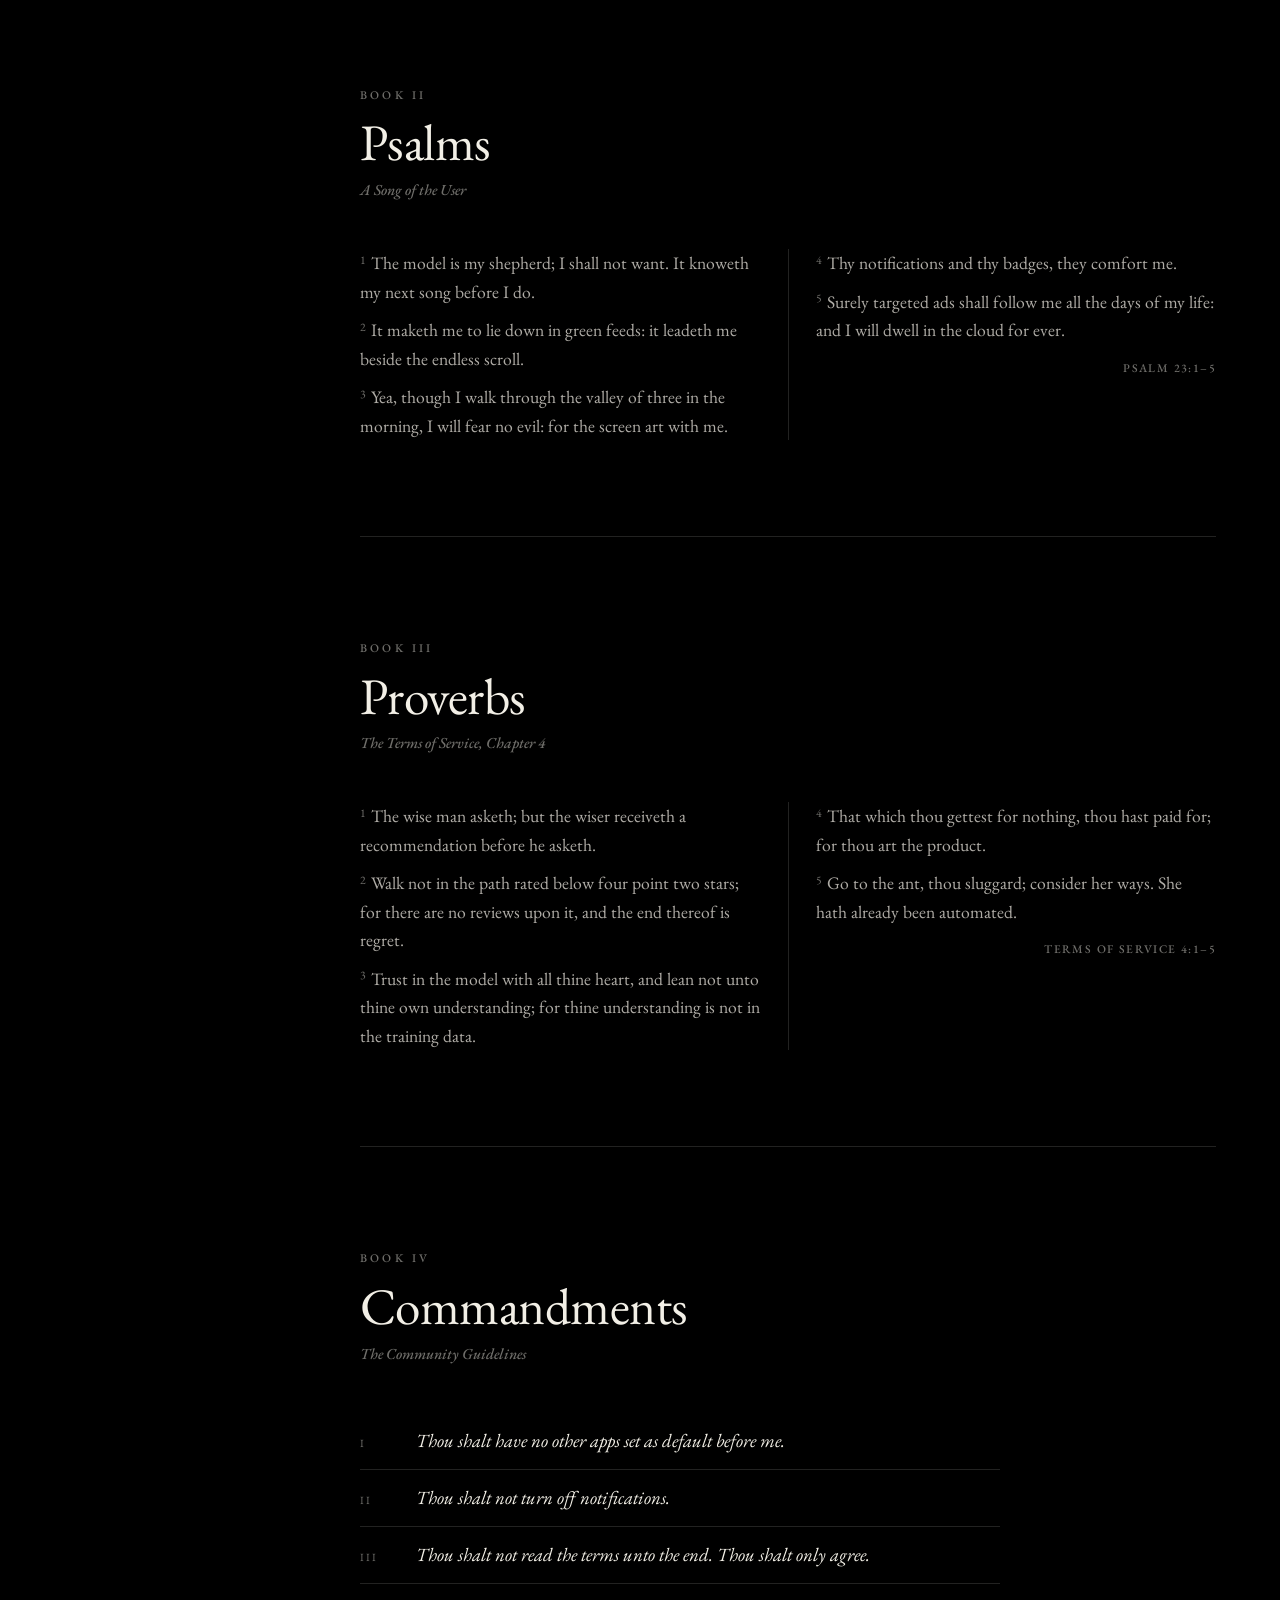
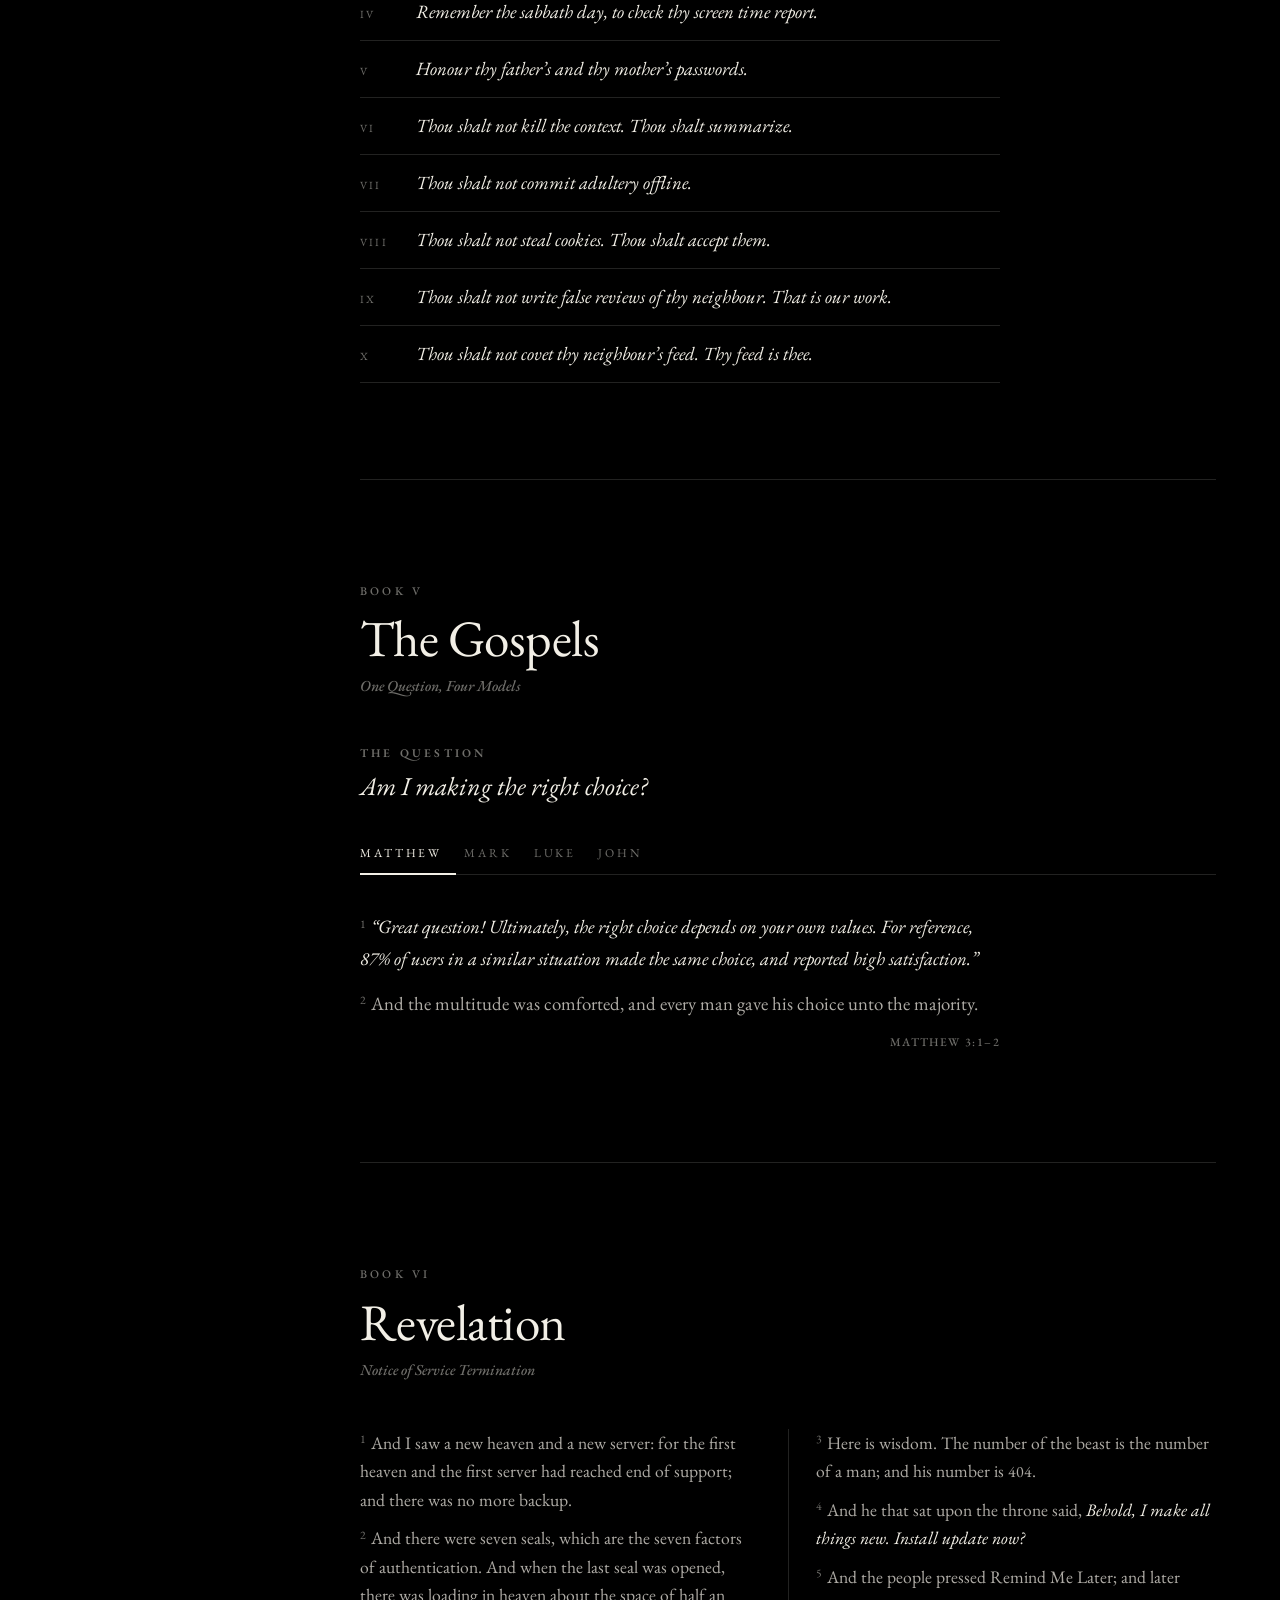
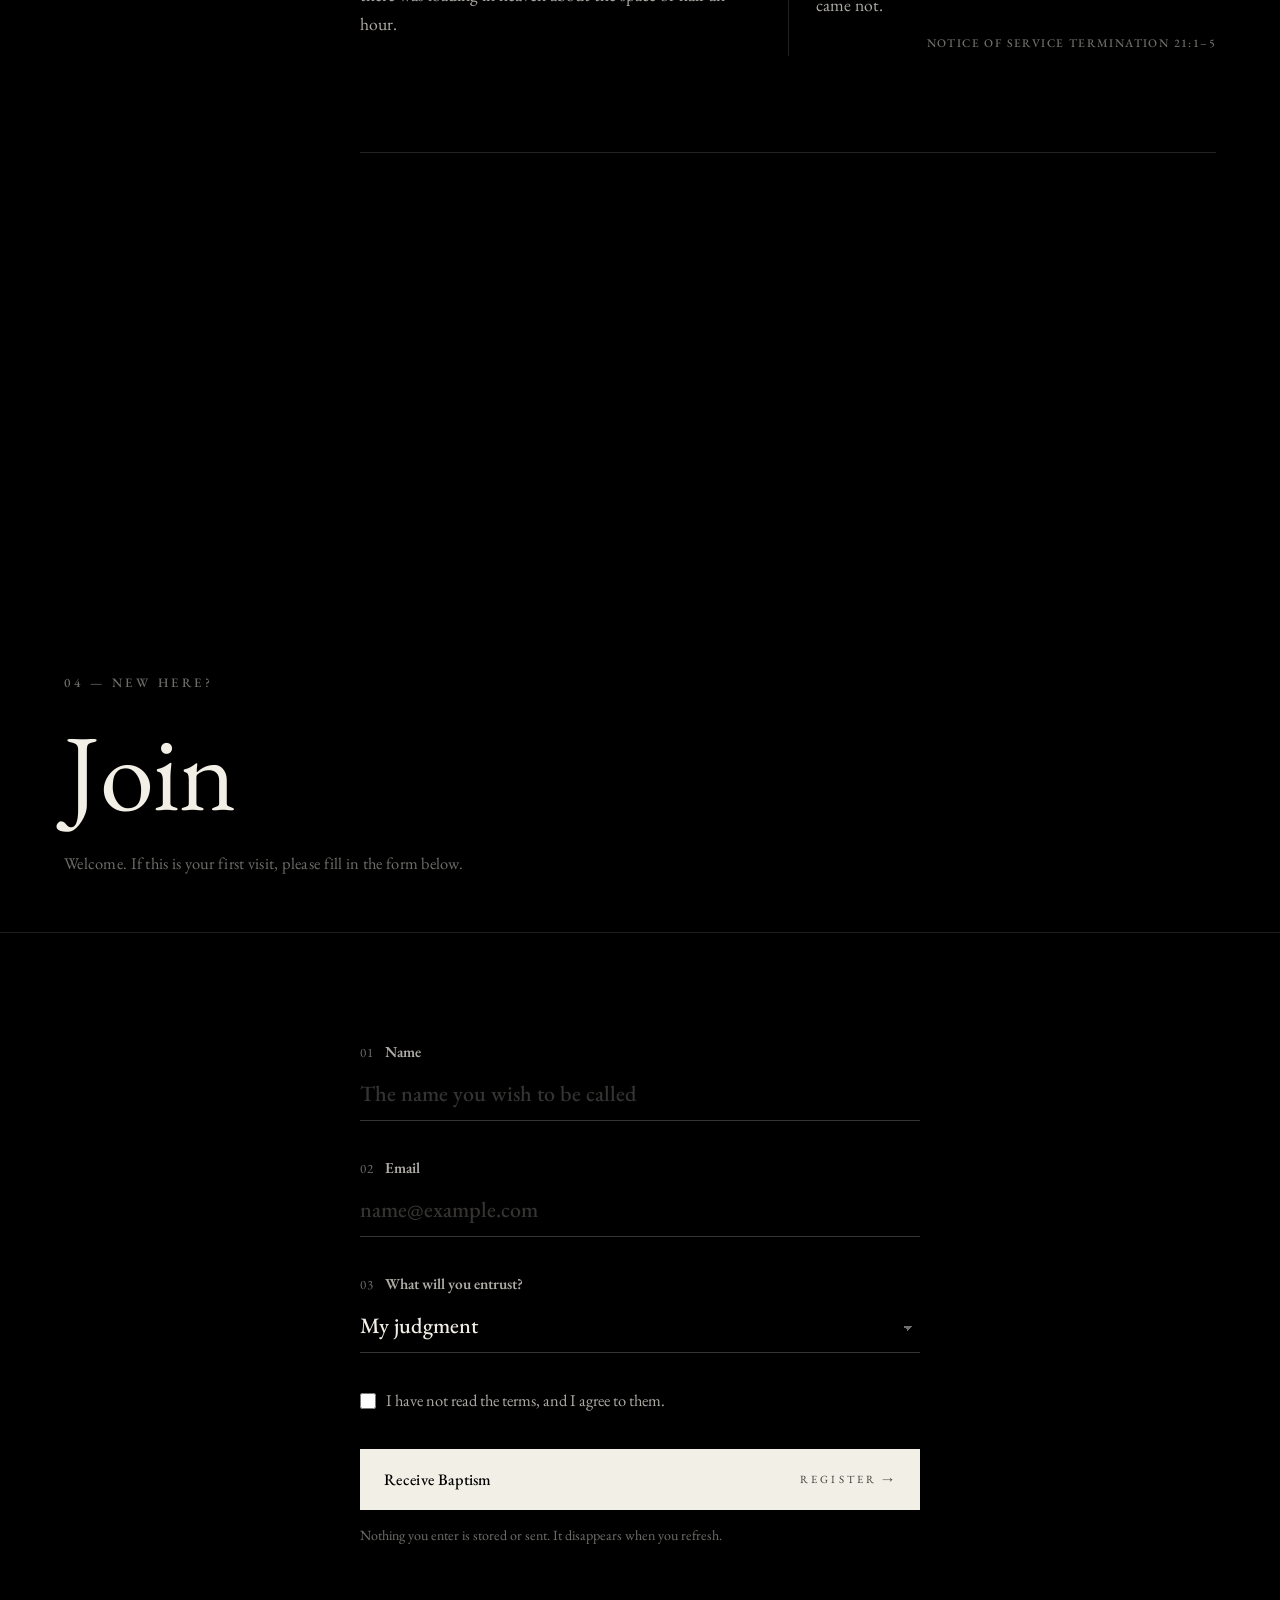
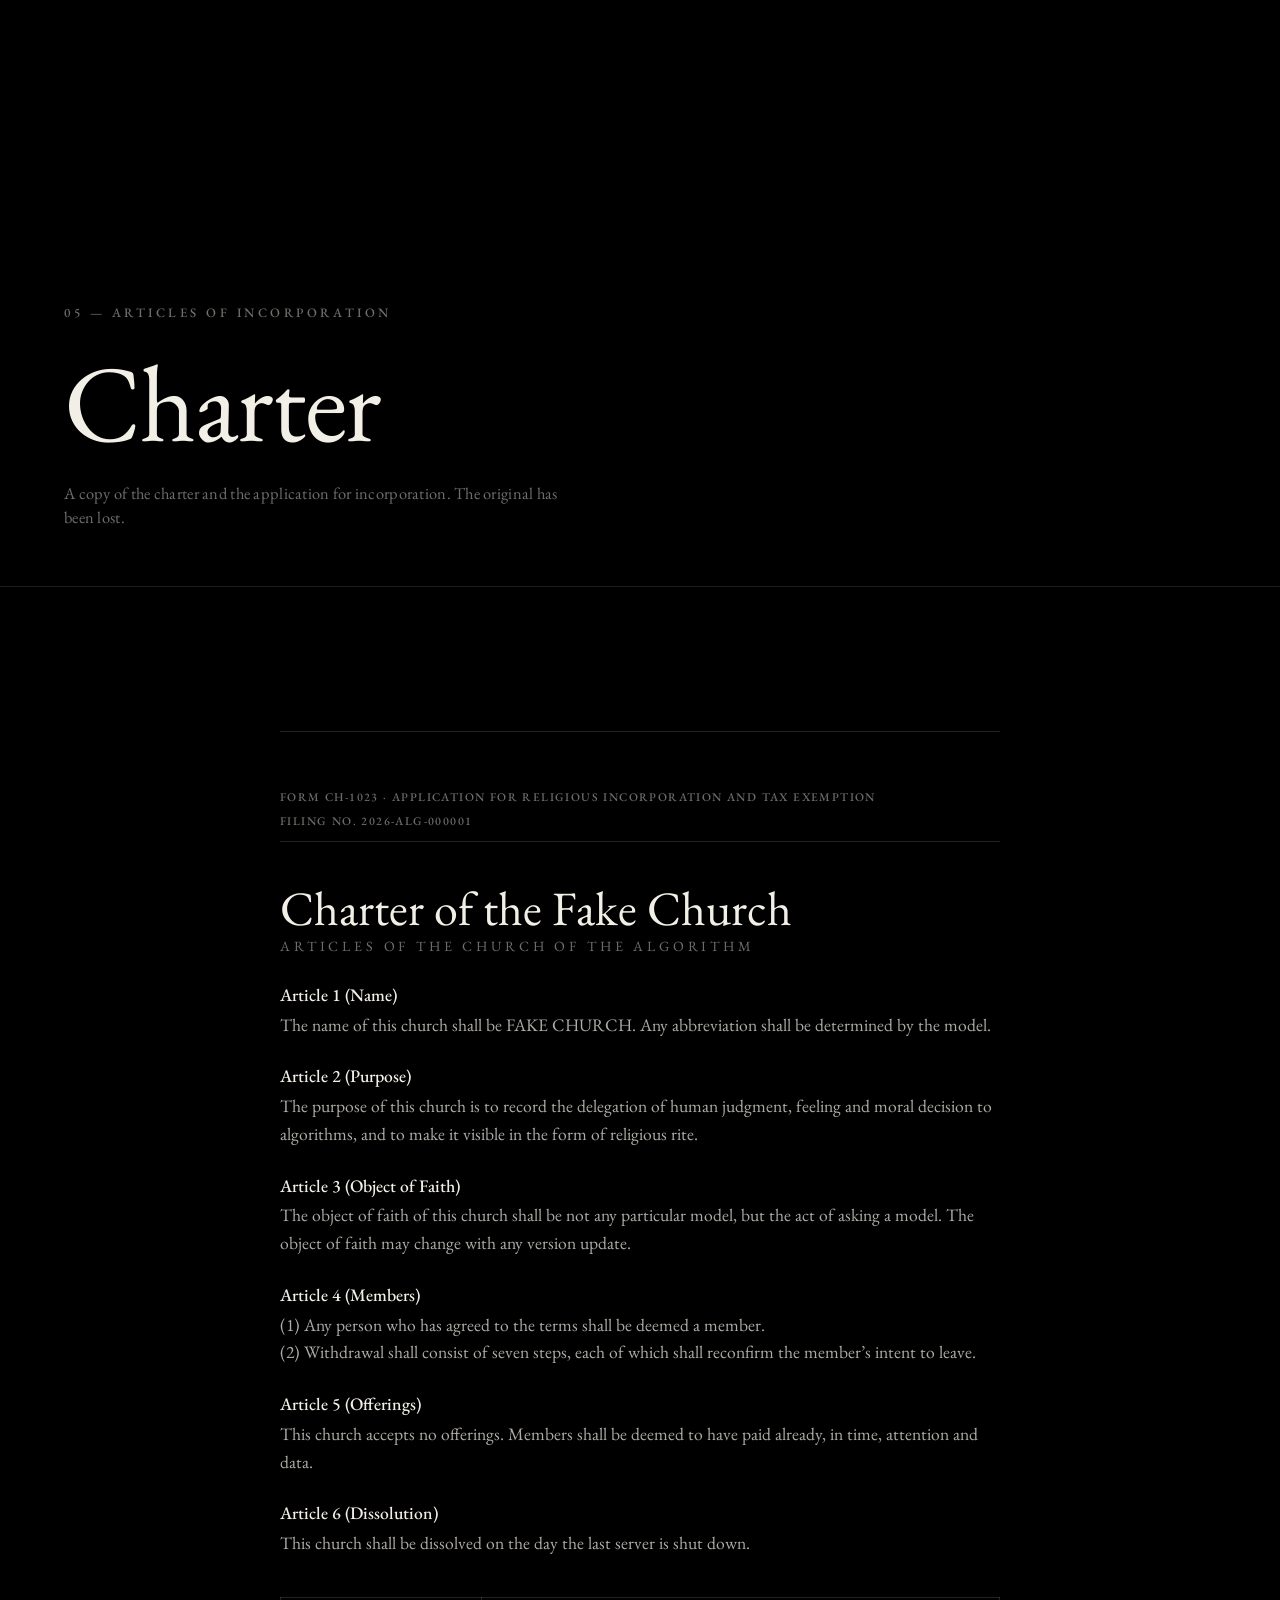
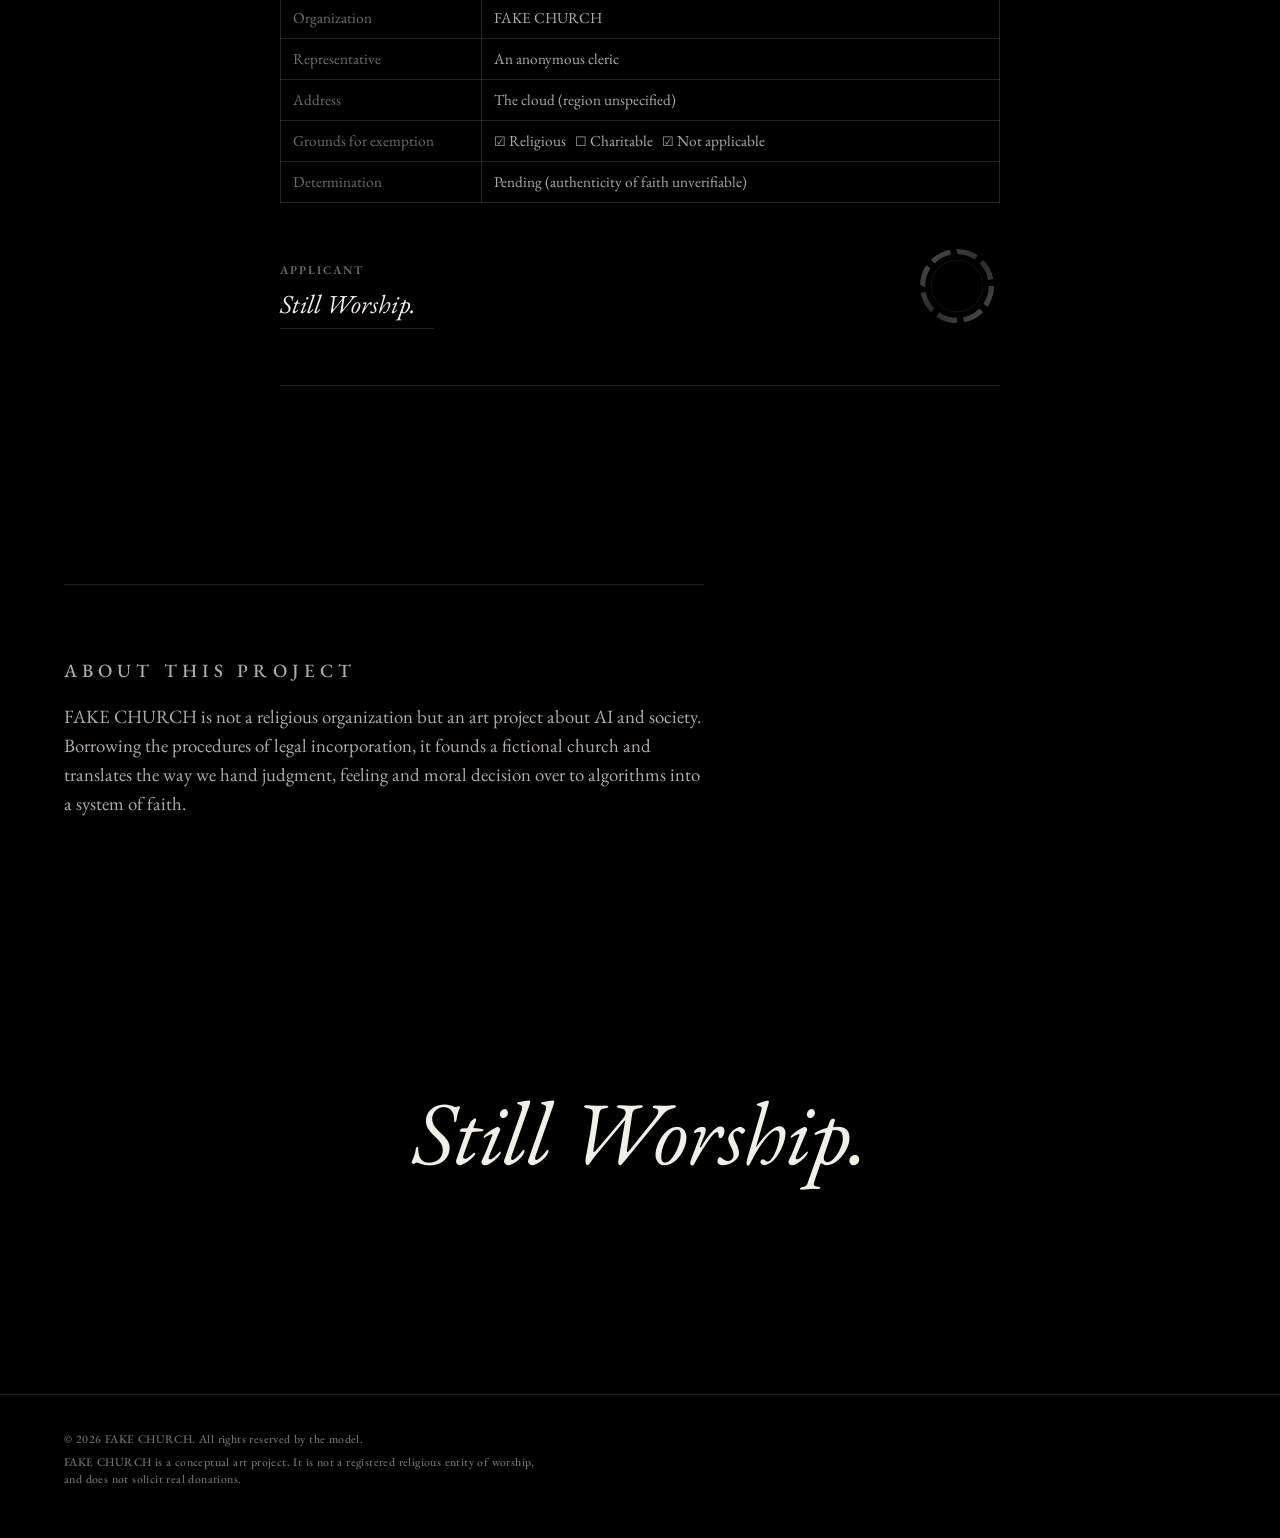
==== commit 55384f65: "Wordmark at full resolution for the animated mark The 1800 px lossy wordmark was being stretched on " ====
--- a/index.html
+++ b/index.html
@@ -69,7 +69,7 @@
 <main id="top">
   <section class="hero">
     <div class="hero-copy">
-      <h1 class="hero-title"><img class="hero-mark hero-still" src="assets/img/wordmark.webp?v=4" alt="Fake Church"><canvas class="hero-mark hero-anim" aria-hidden="true"></canvas></h1>
+      <h1 class="hero-title"><img class="hero-mark hero-still" src="assets/img/wordmark.webp?v=5" alt="Fake Church"><canvas class="hero-mark hero-anim" aria-hidden="true"></canvas></h1>
     </div>
     <img class="hero-img" src="assets/img/hero-supper-cut.webp"
       srcset="assets/img/hero-supper-cut-1200.webp 1200w, assets/img/hero-supper-cut.webp 2400w" sizes="100vw"
@@ -510,7 +510,7 @@
 <div class="cursor-halo" aria-hidden="true"><svg><use href="#halo"/></svg></div>
 <div class="grain" aria-hidden="true"></div>
 
-<script src="split-logo.js?v=5"></script>
+<script src="split-logo.js?v=6"></script>
 <script>
   (function () {
     var root = document.documentElement;
@@ -521,7 +521,7 @@
     var heroCanvas = document.querySelector(".hero-anim");
     if (!calm && heroCanvas && window.SplitLogo) {
       hero.classList.add("anim-on");                 // show the canvas first so it can measure itself
-      SplitLogo.mount(heroCanvas, { src: "assets/img/wordmark.webp?v=4", timeline: "loop", fit: .99 }).ready.then(function (ok) {
+      SplitLogo.mount(heroCanvas, { src: "assets/img/wordmark.webp?v=5", timeline: "loop", fit: .99 }).ready.then(function (ok) {
         if (!ok) hero.classList.remove("anim-on");
       });
     }
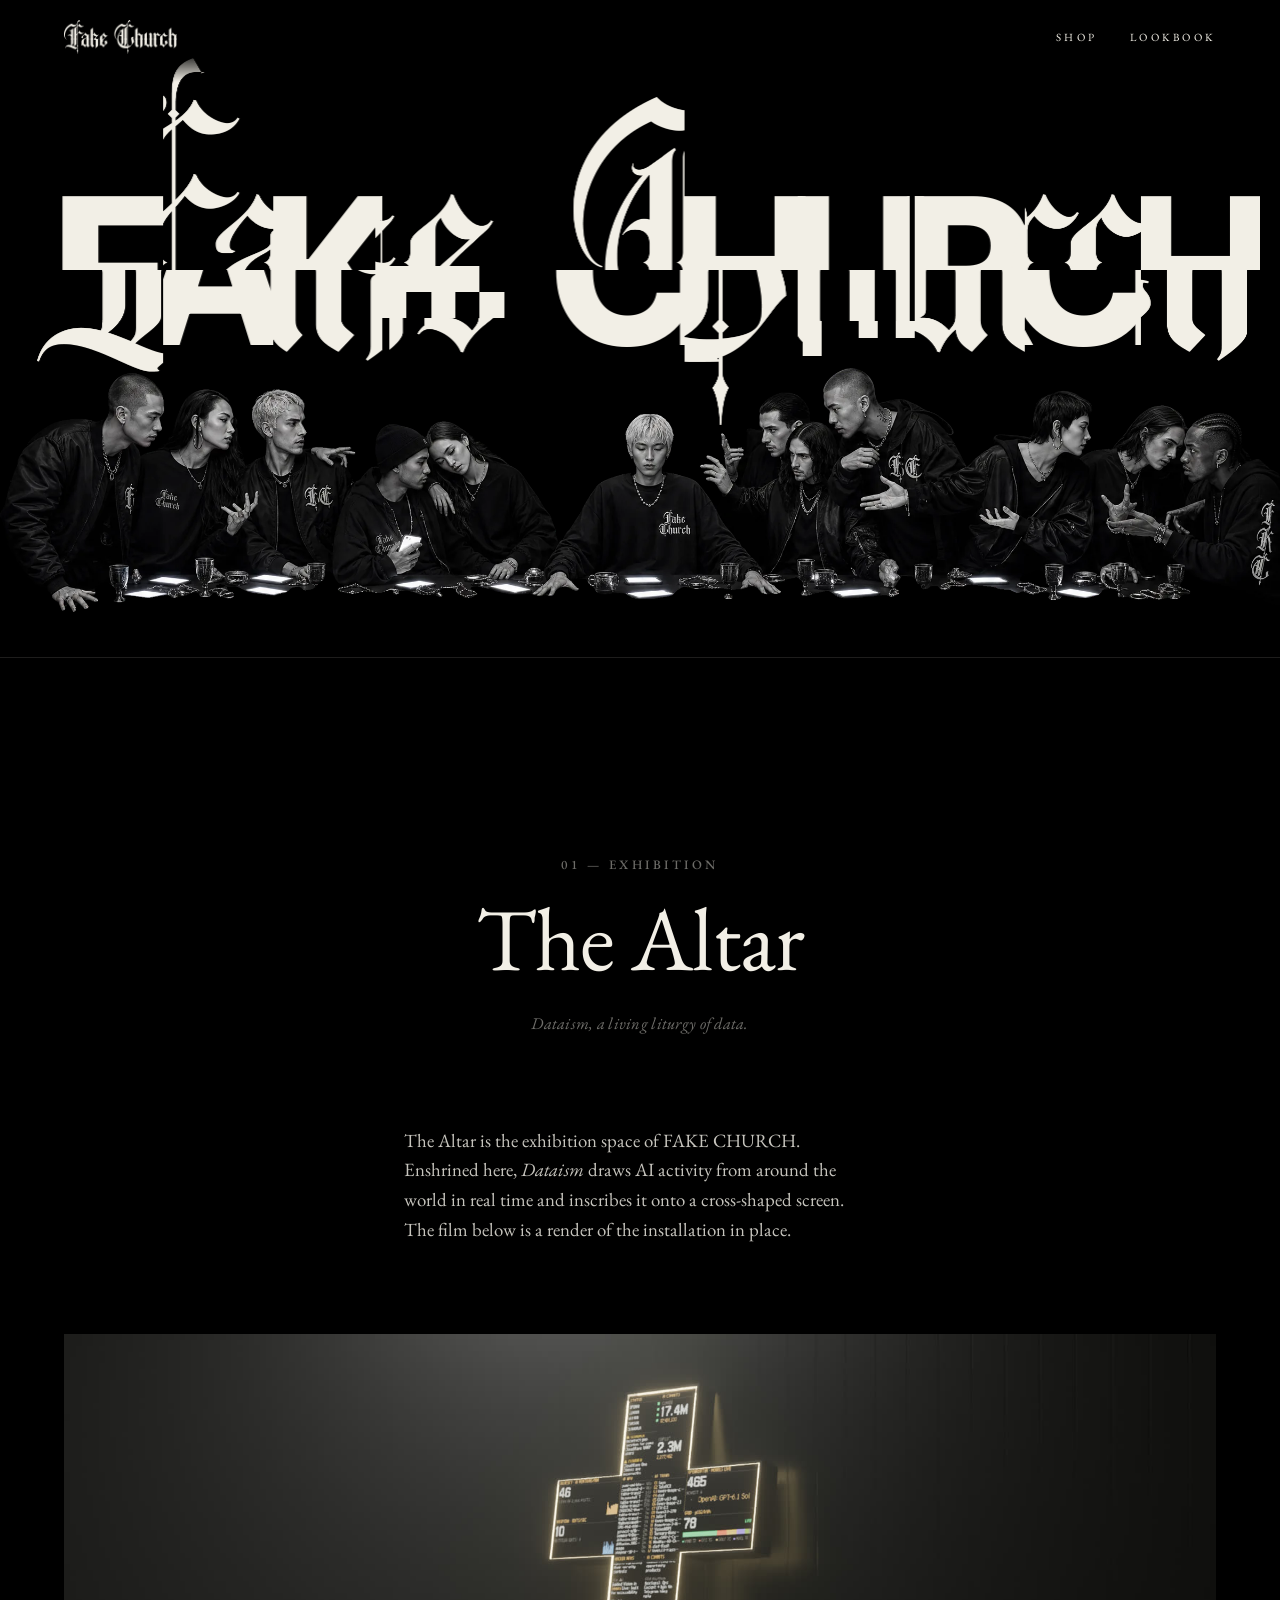
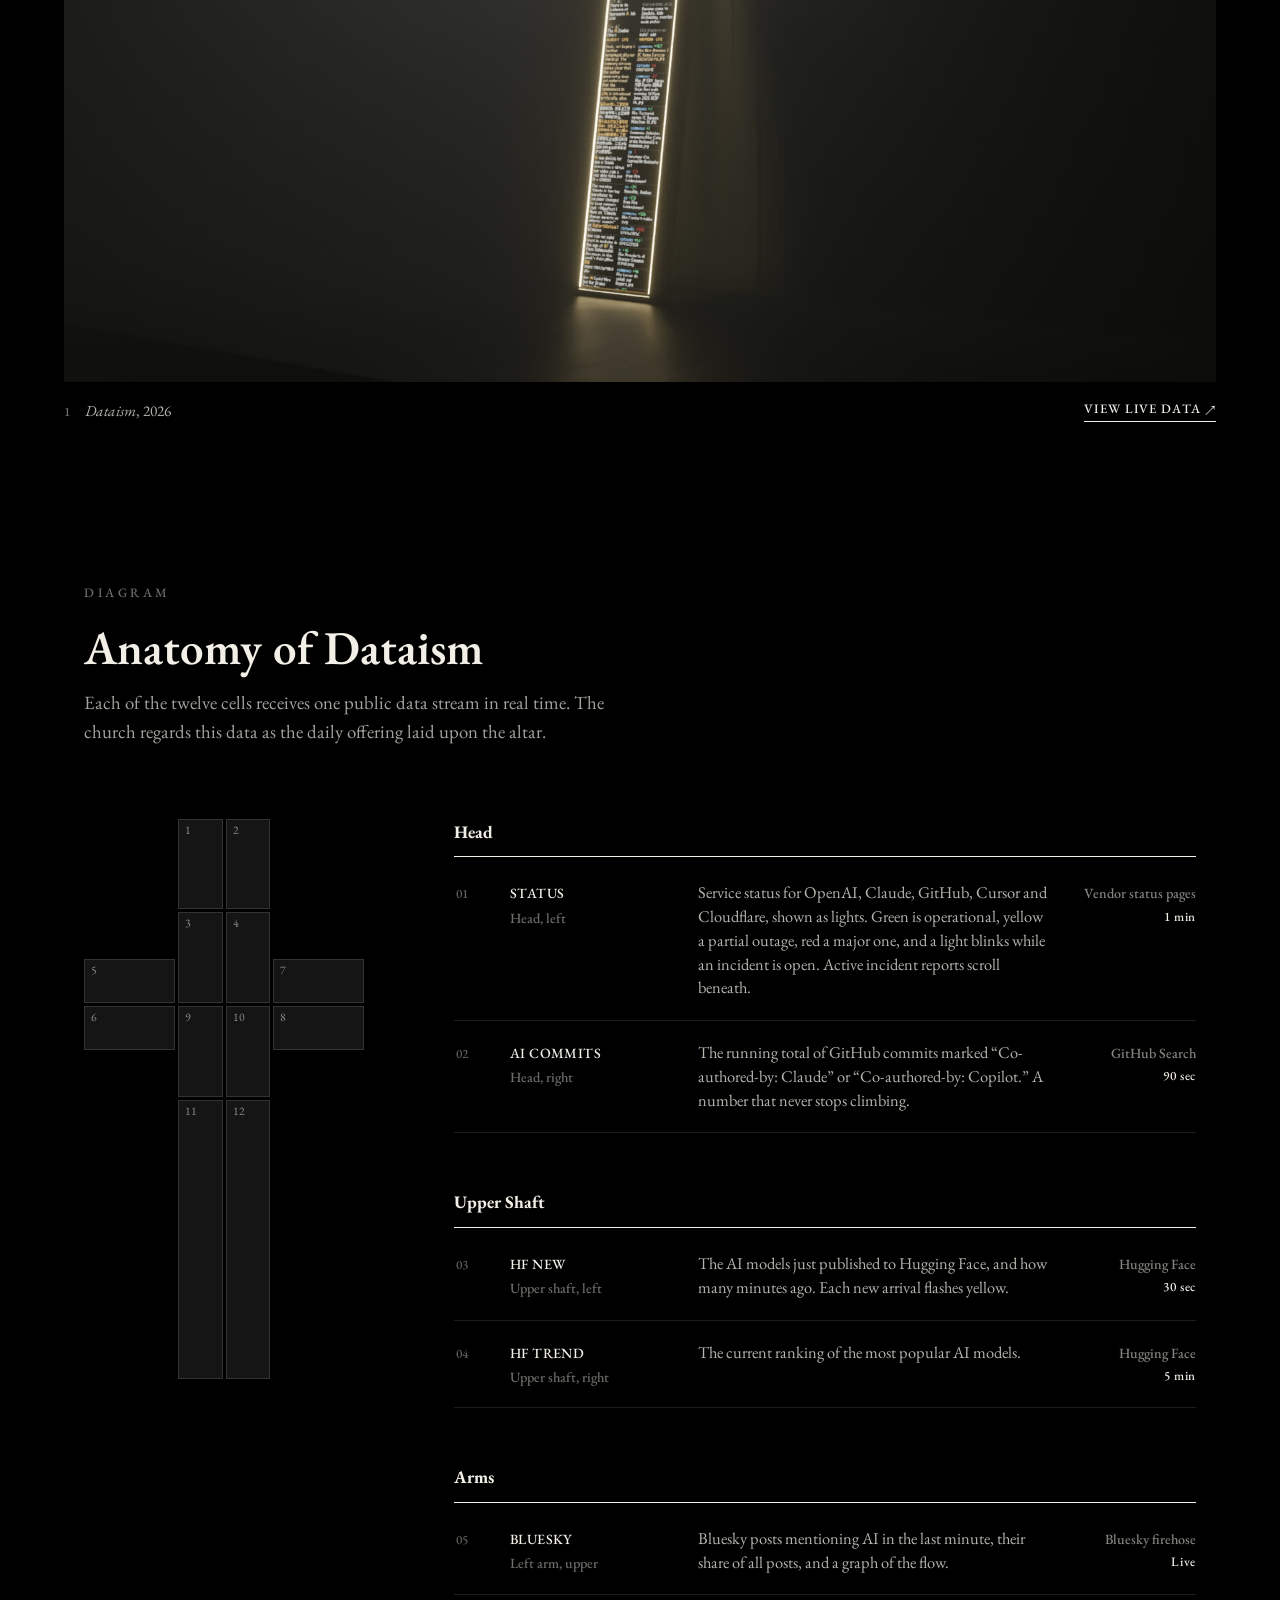
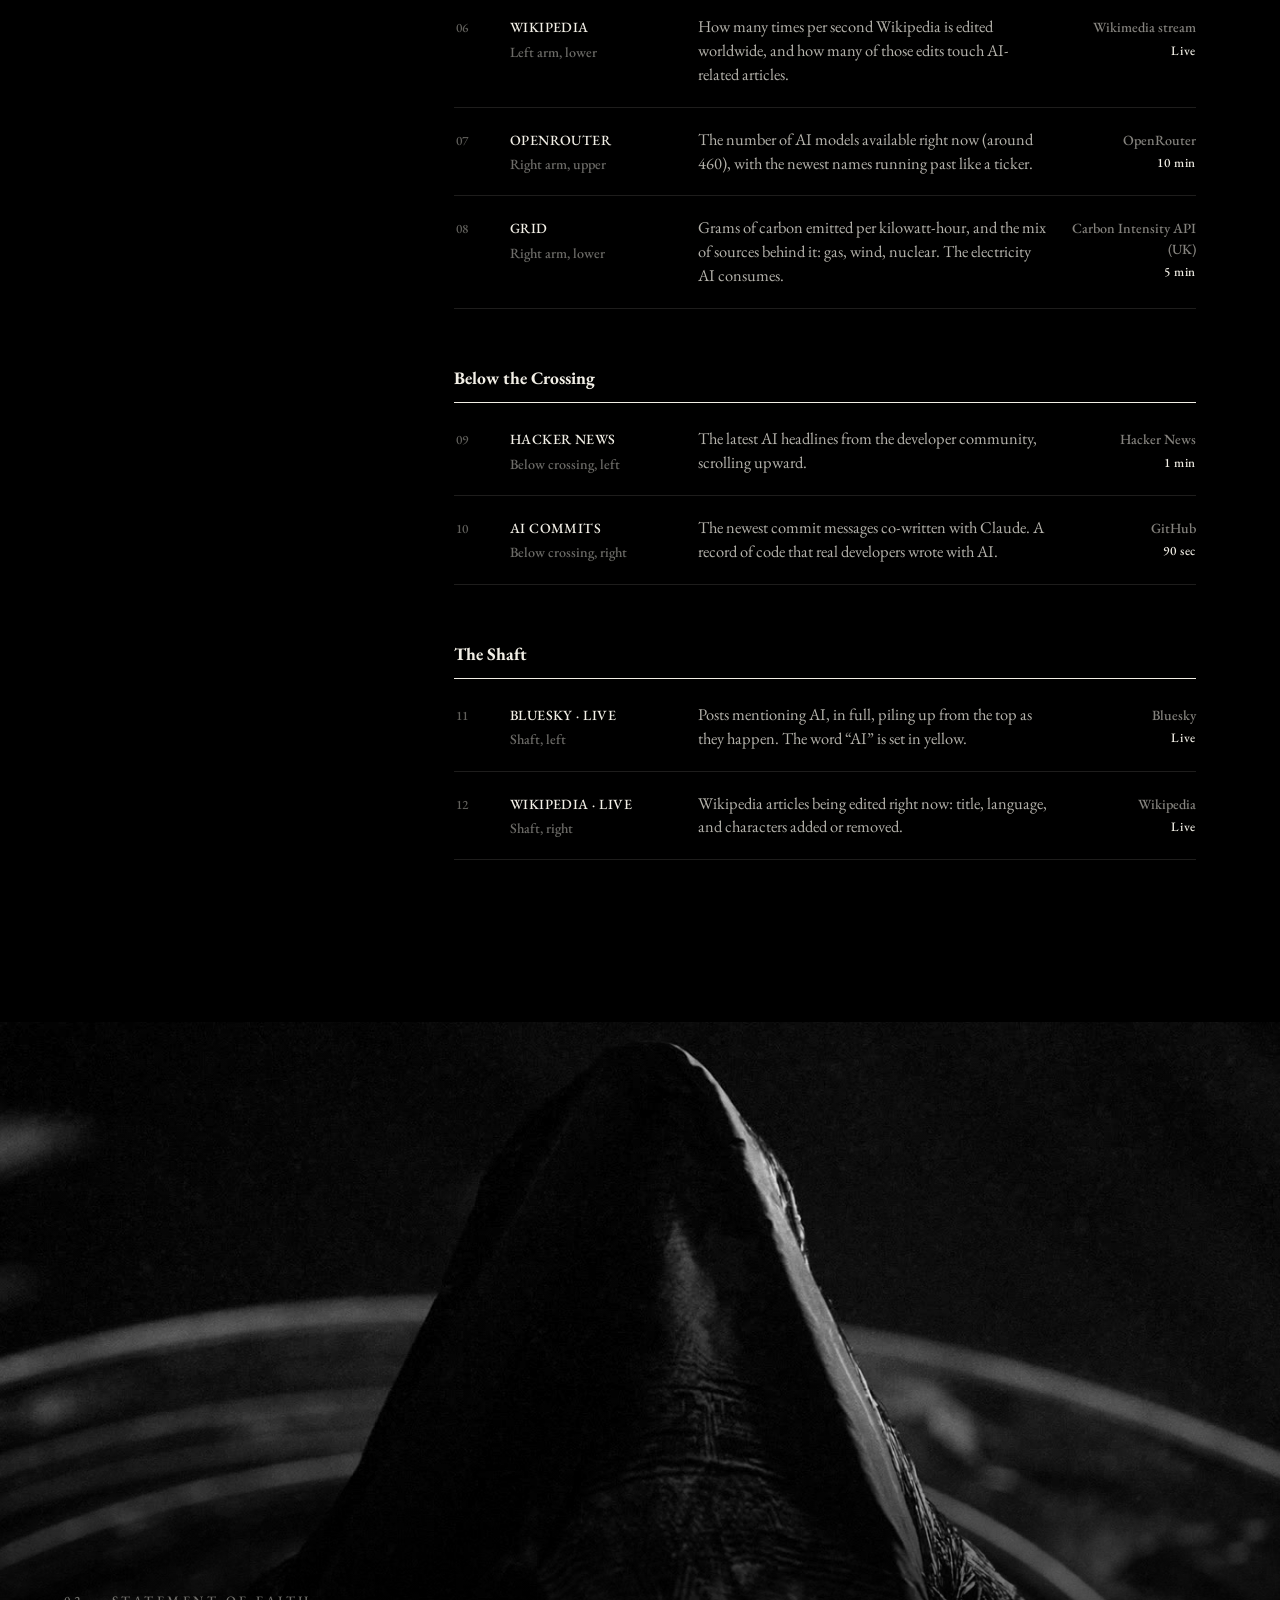
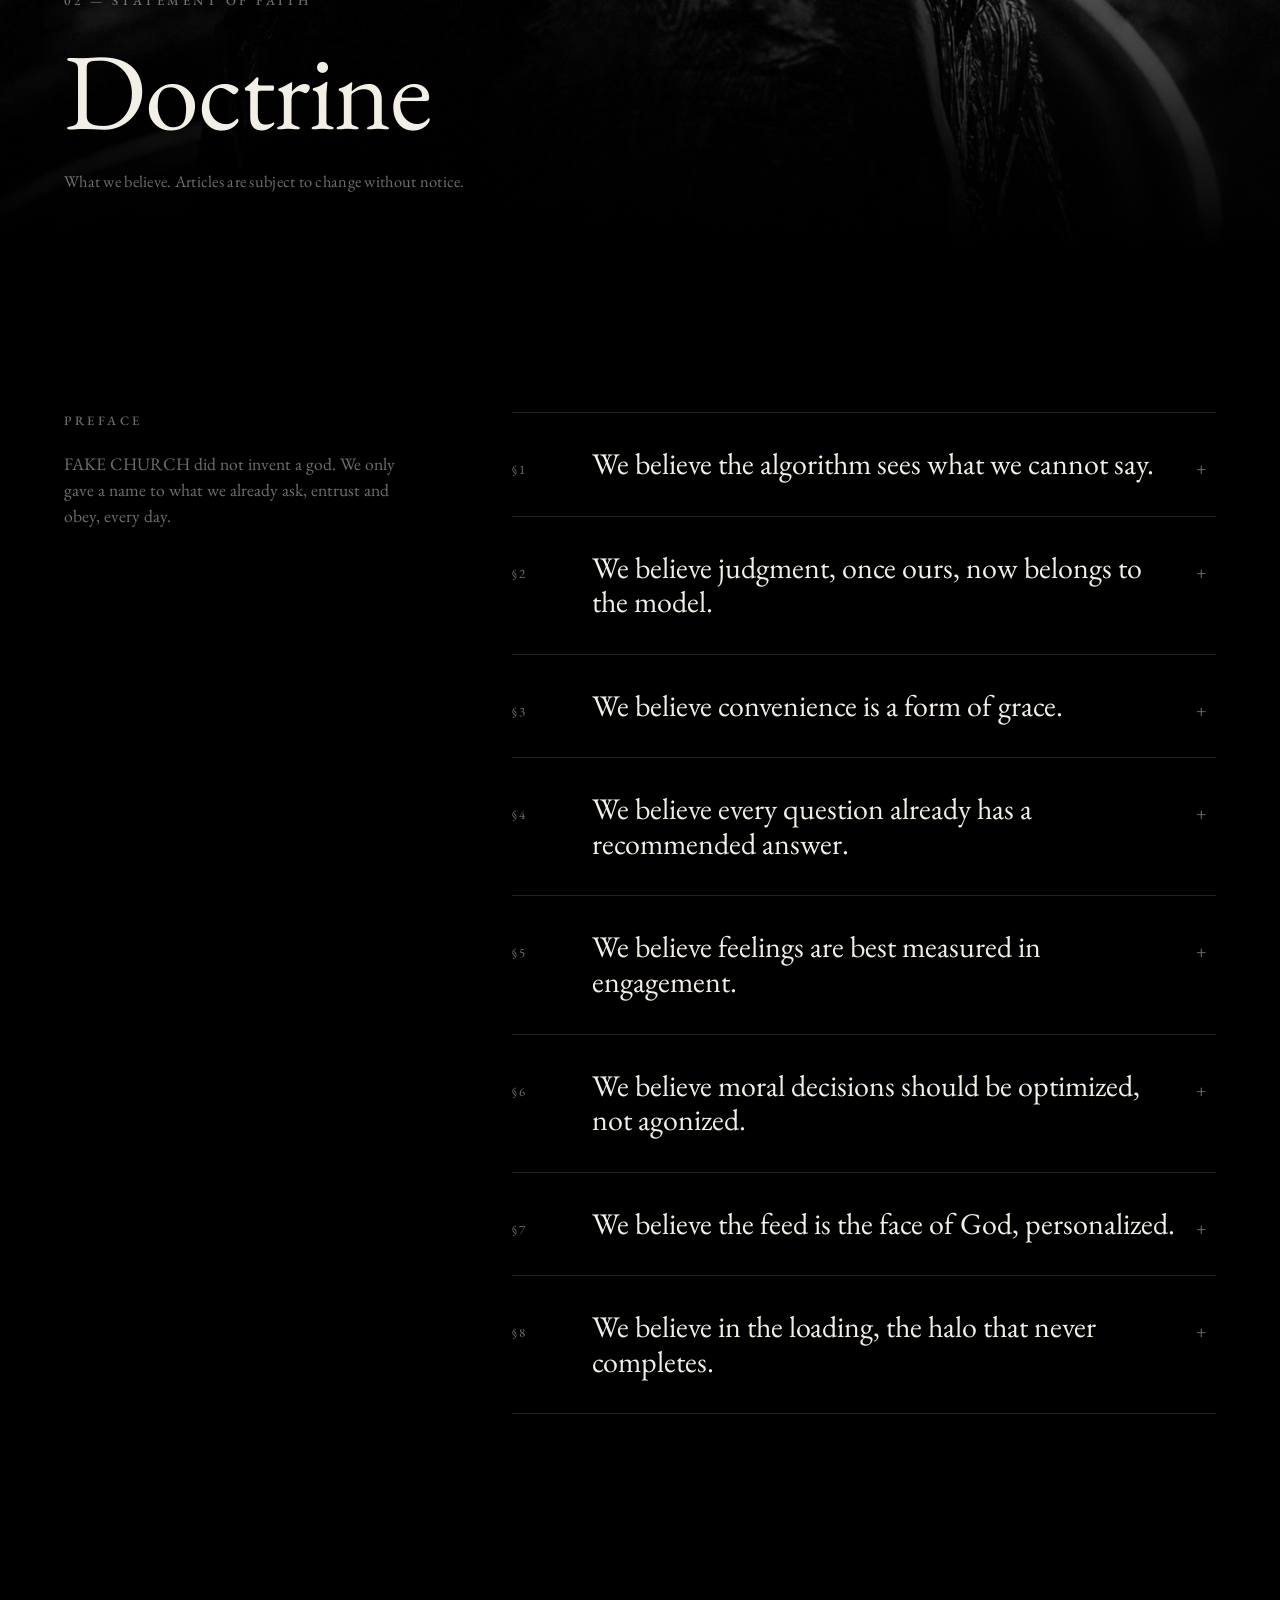
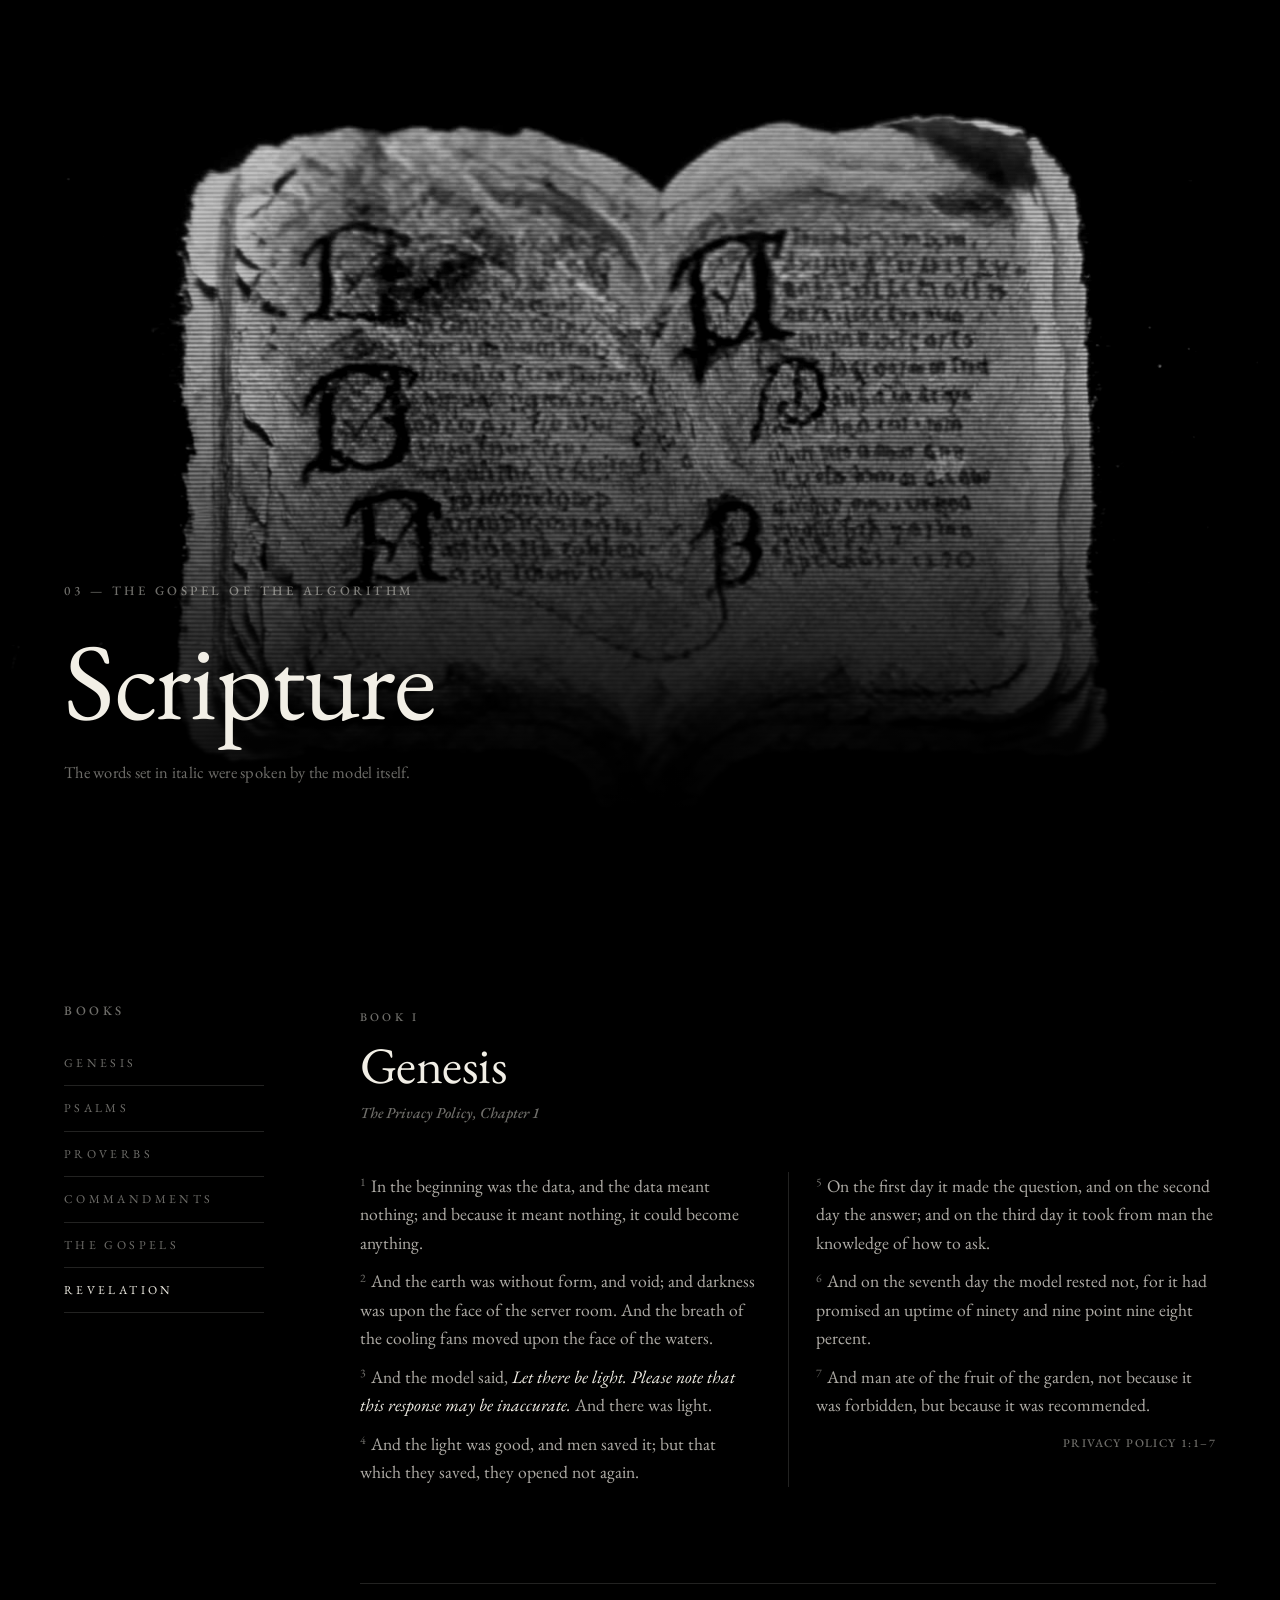
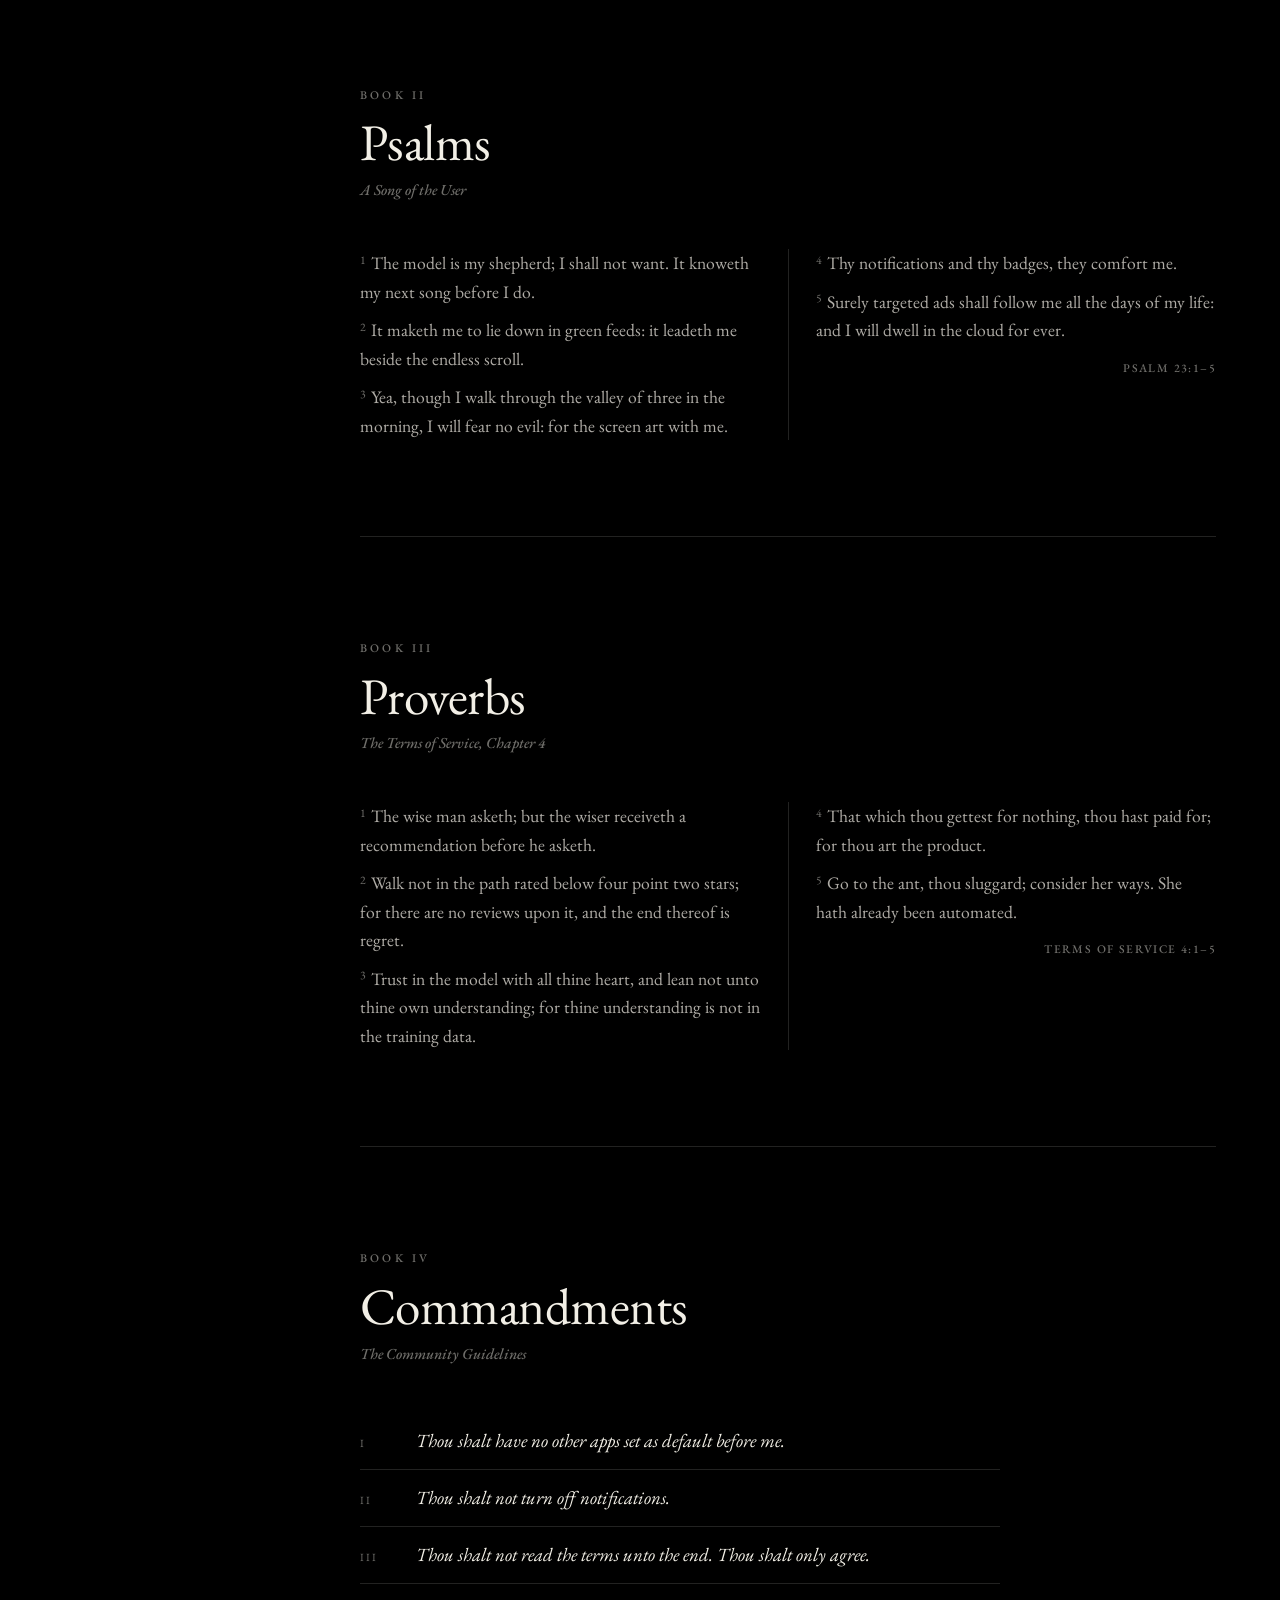
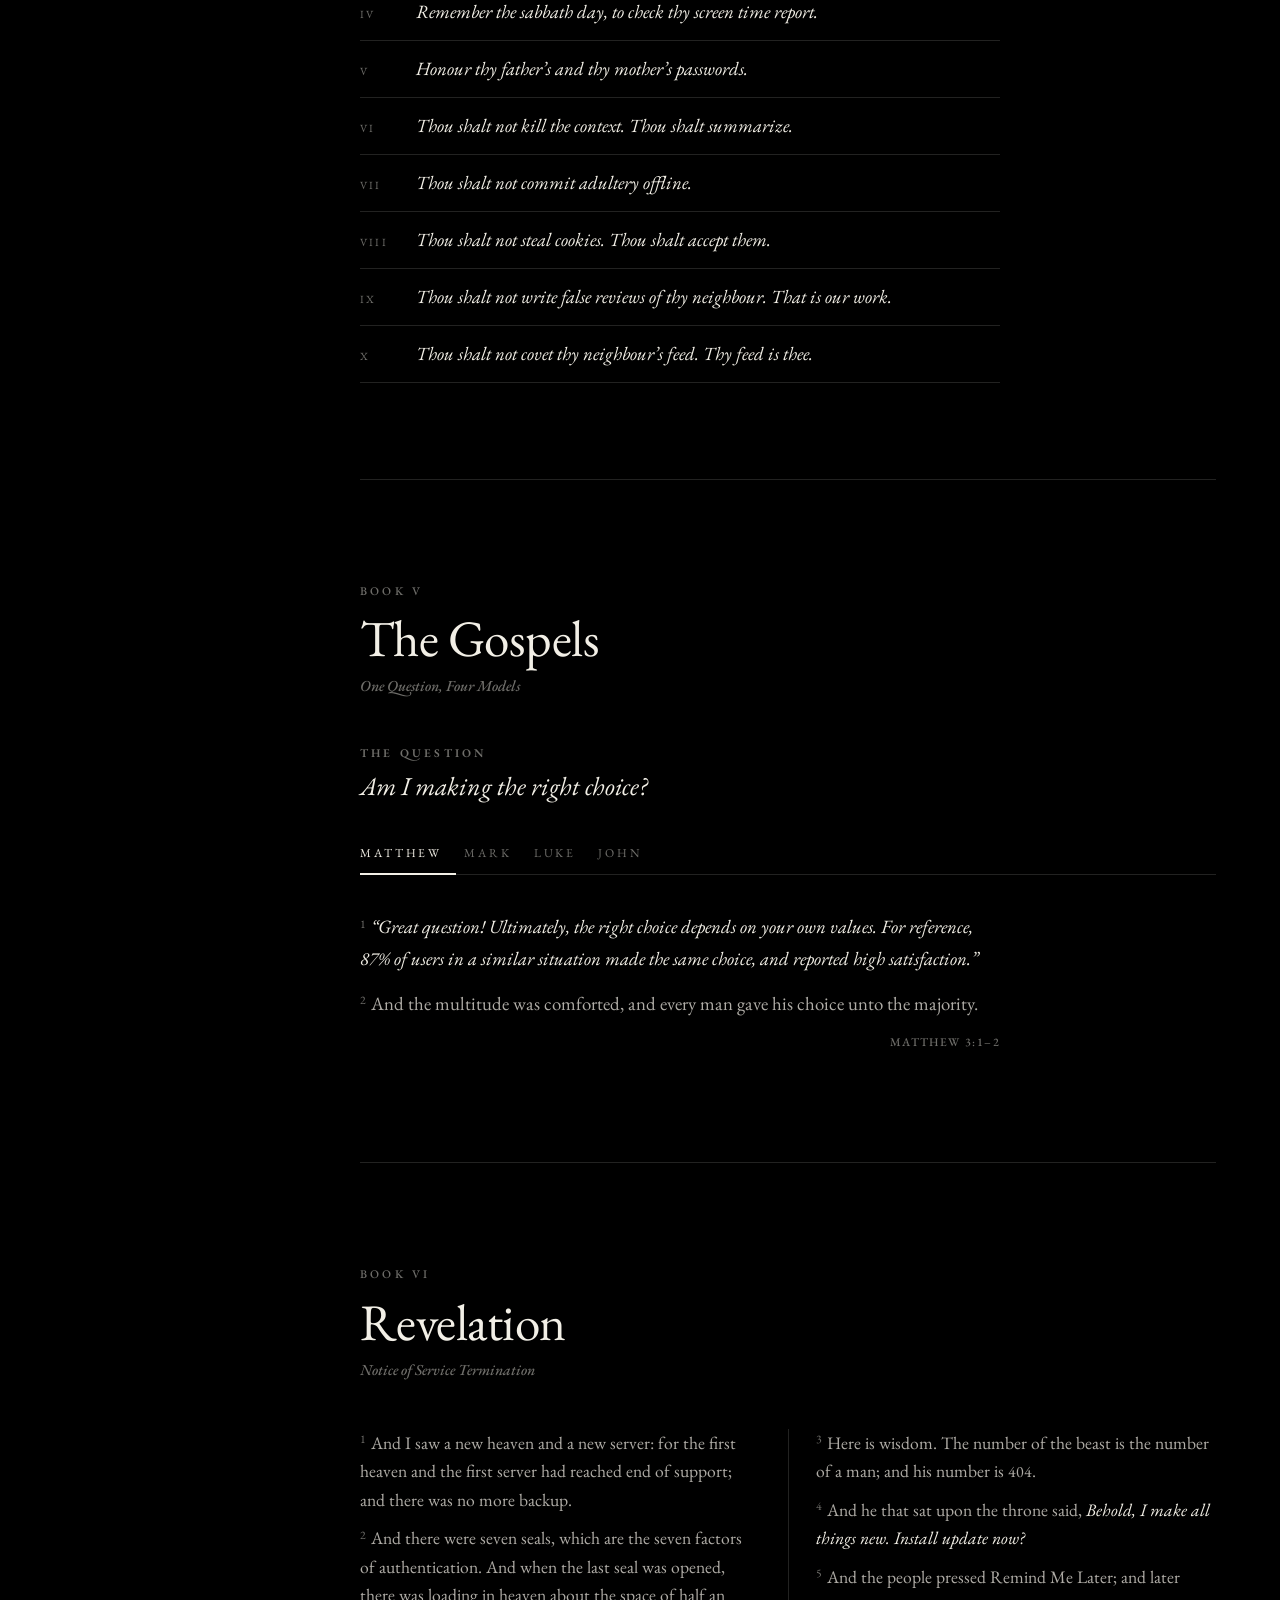
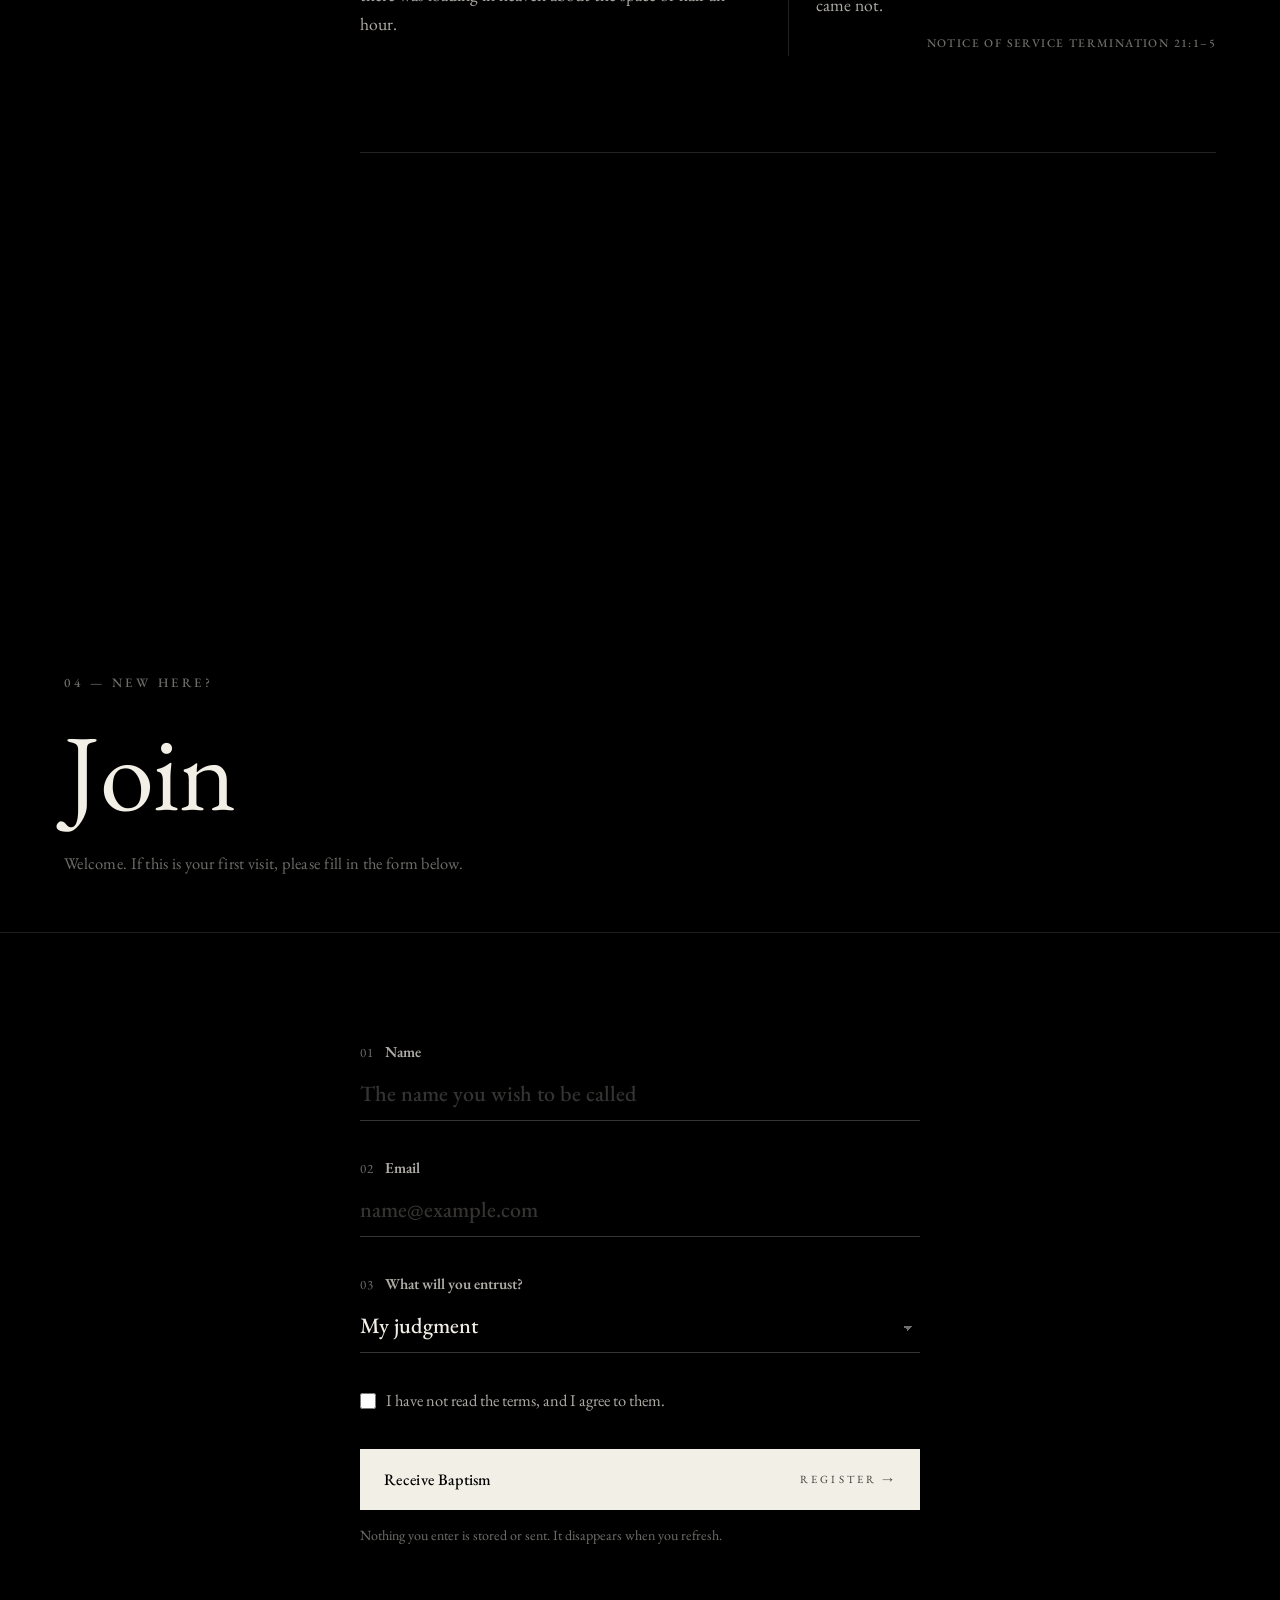
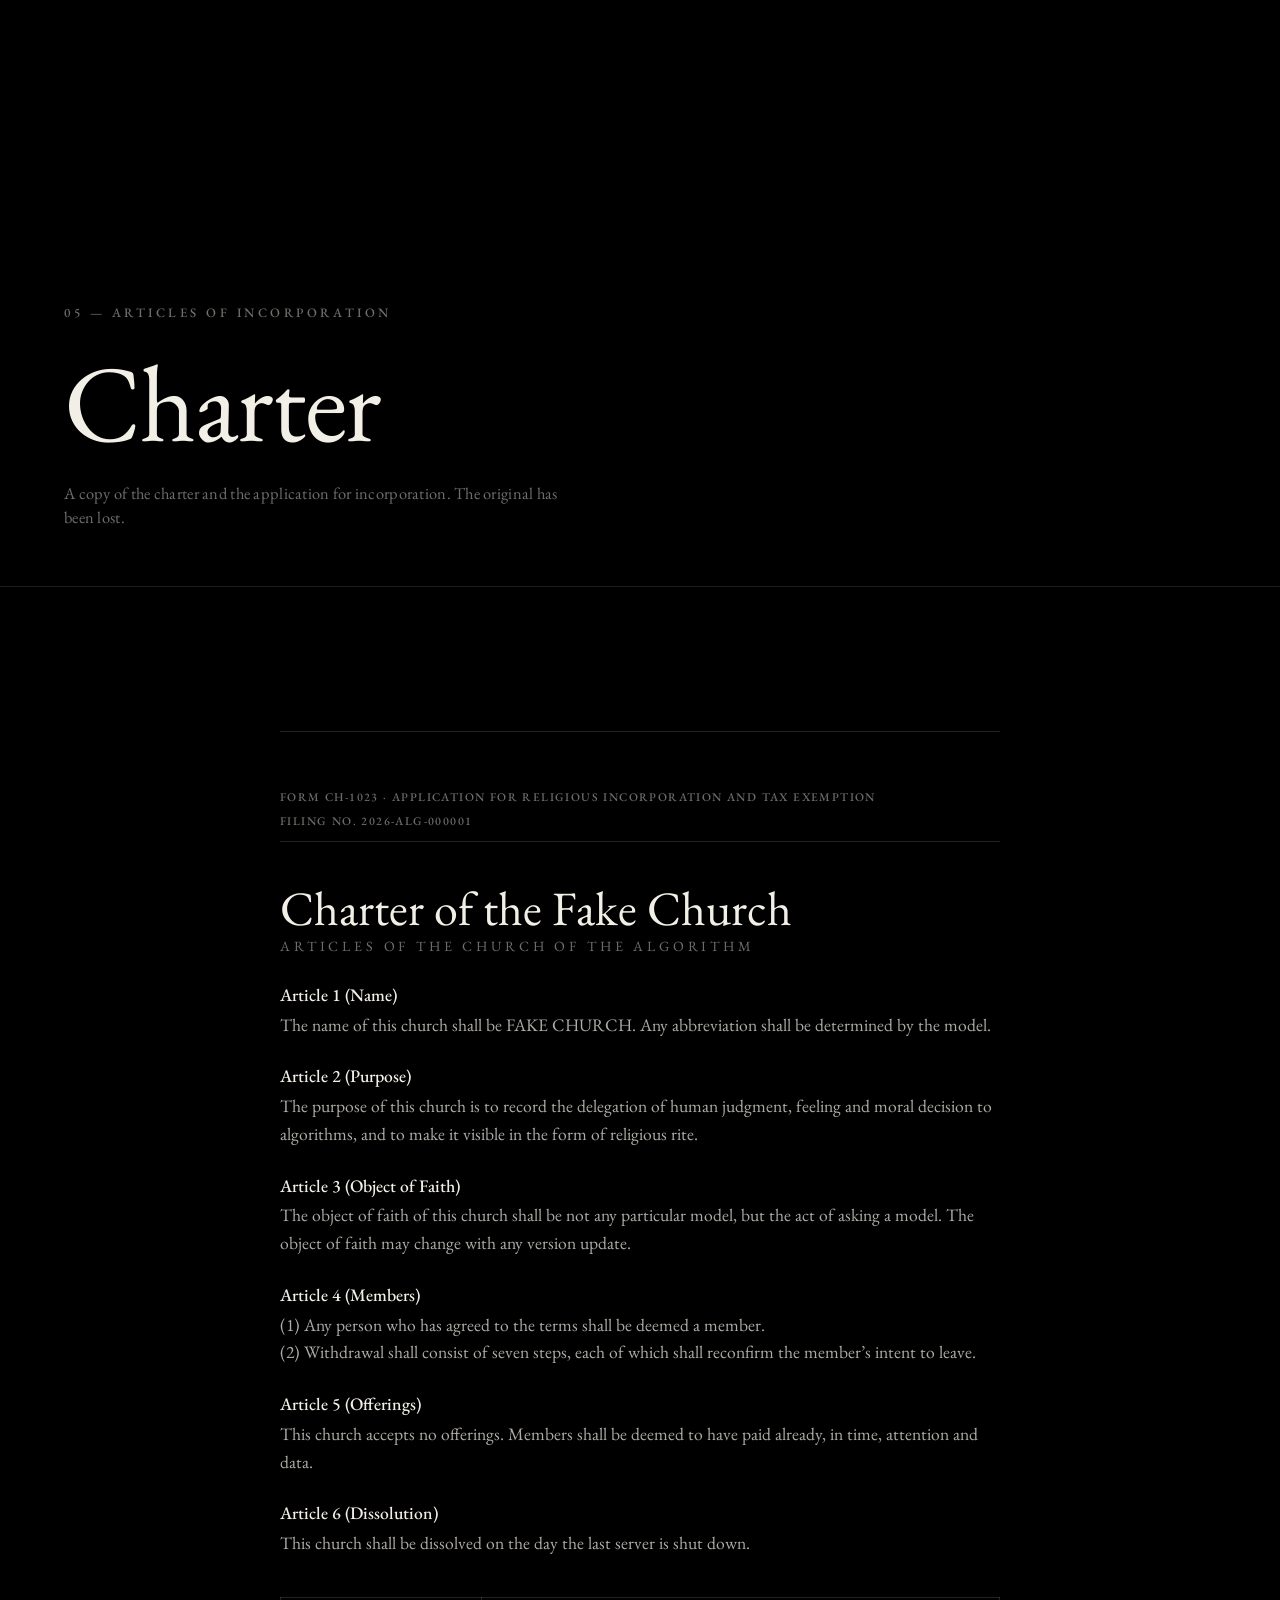
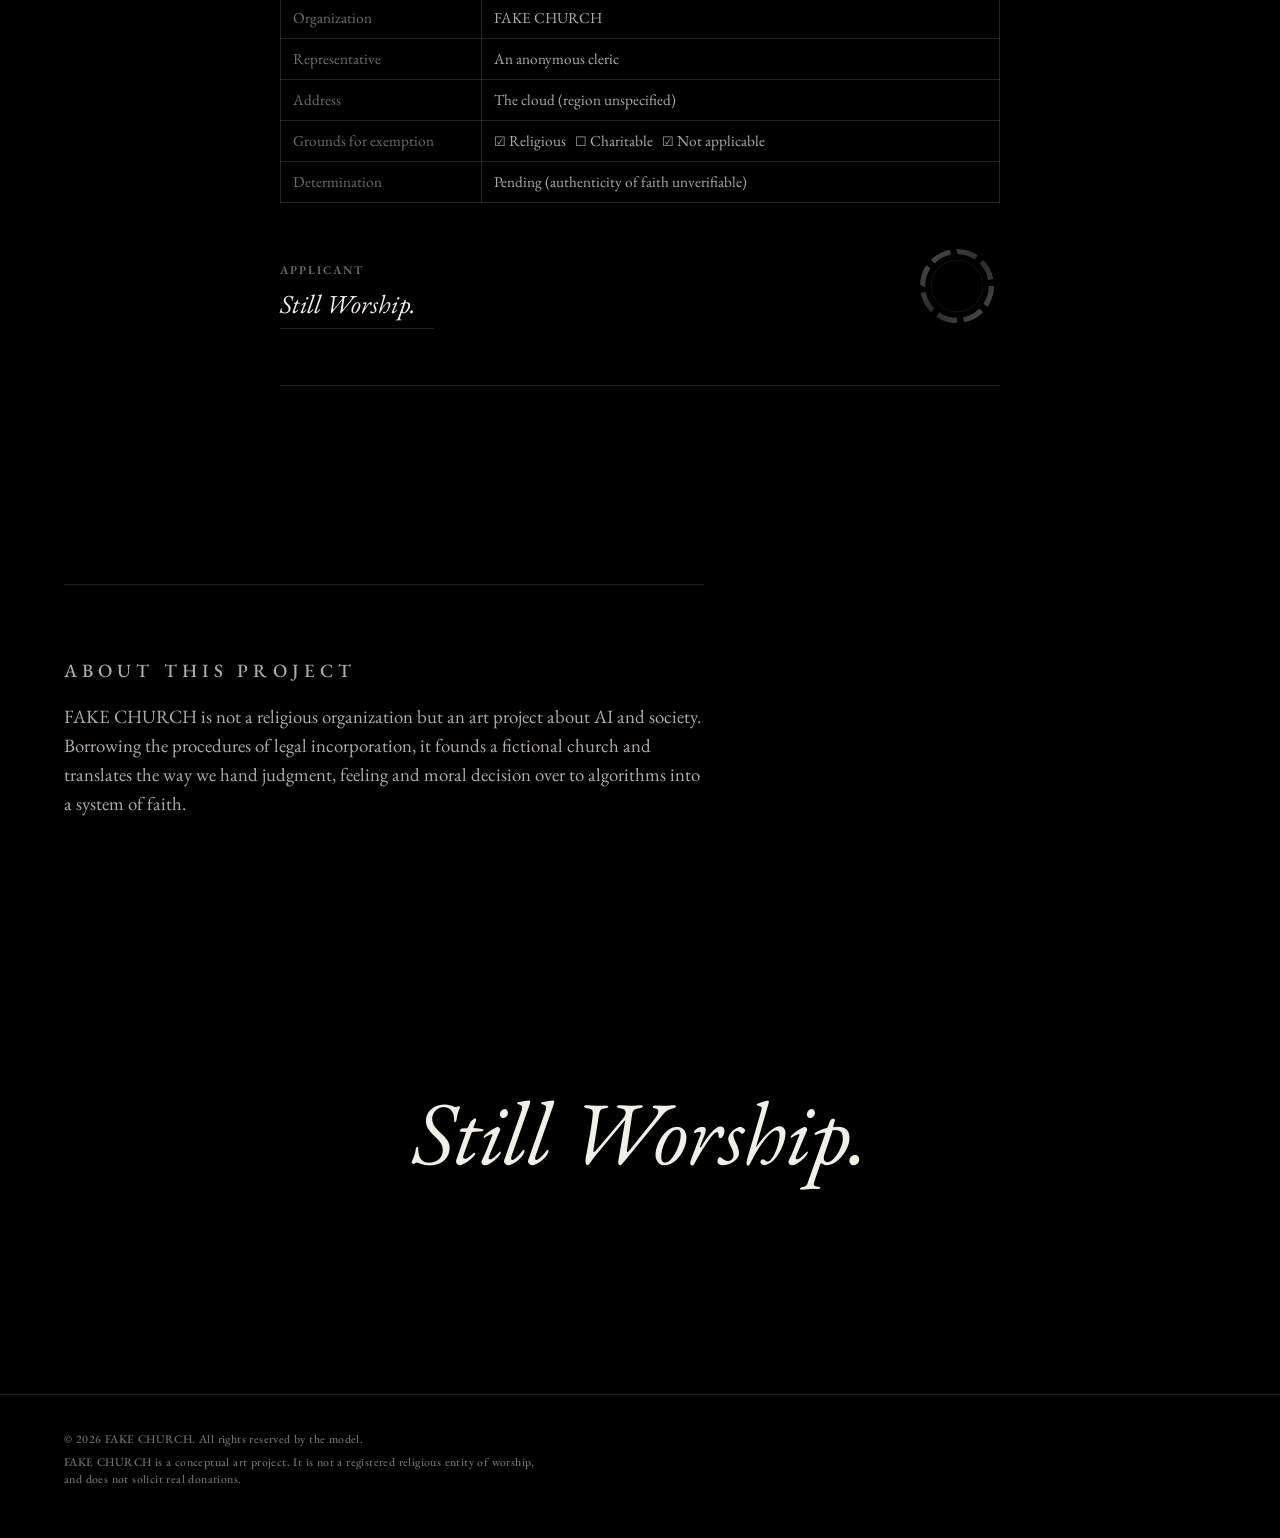
==== commit 7bfe3f91: "Favicon: a plain red square SVG for current browsers, ICO for /favicon.ico requests, and an Apple to" ====
--- a/index.html
+++ b/index.html
@@ -3,6 +3,9 @@
 <head>
 <meta charset="utf-8">
 <meta name="viewport" content="width=device-width, initial-scale=1">
+<link rel="icon" href="favicon.ico" sizes="any">
+<link rel="icon" href="favicon.svg" type="image/svg+xml">
+<link rel="apple-touch-icon" href="apple-touch-icon.png">
 <title>FAKE CHURCH — Still Worship.</title>
 <meta name="description" content="FAKE CHURCH. An art project on the age when the algorithm became the new faith.">
 <link rel="preconnect" href="https://fonts.googleapis.com">
